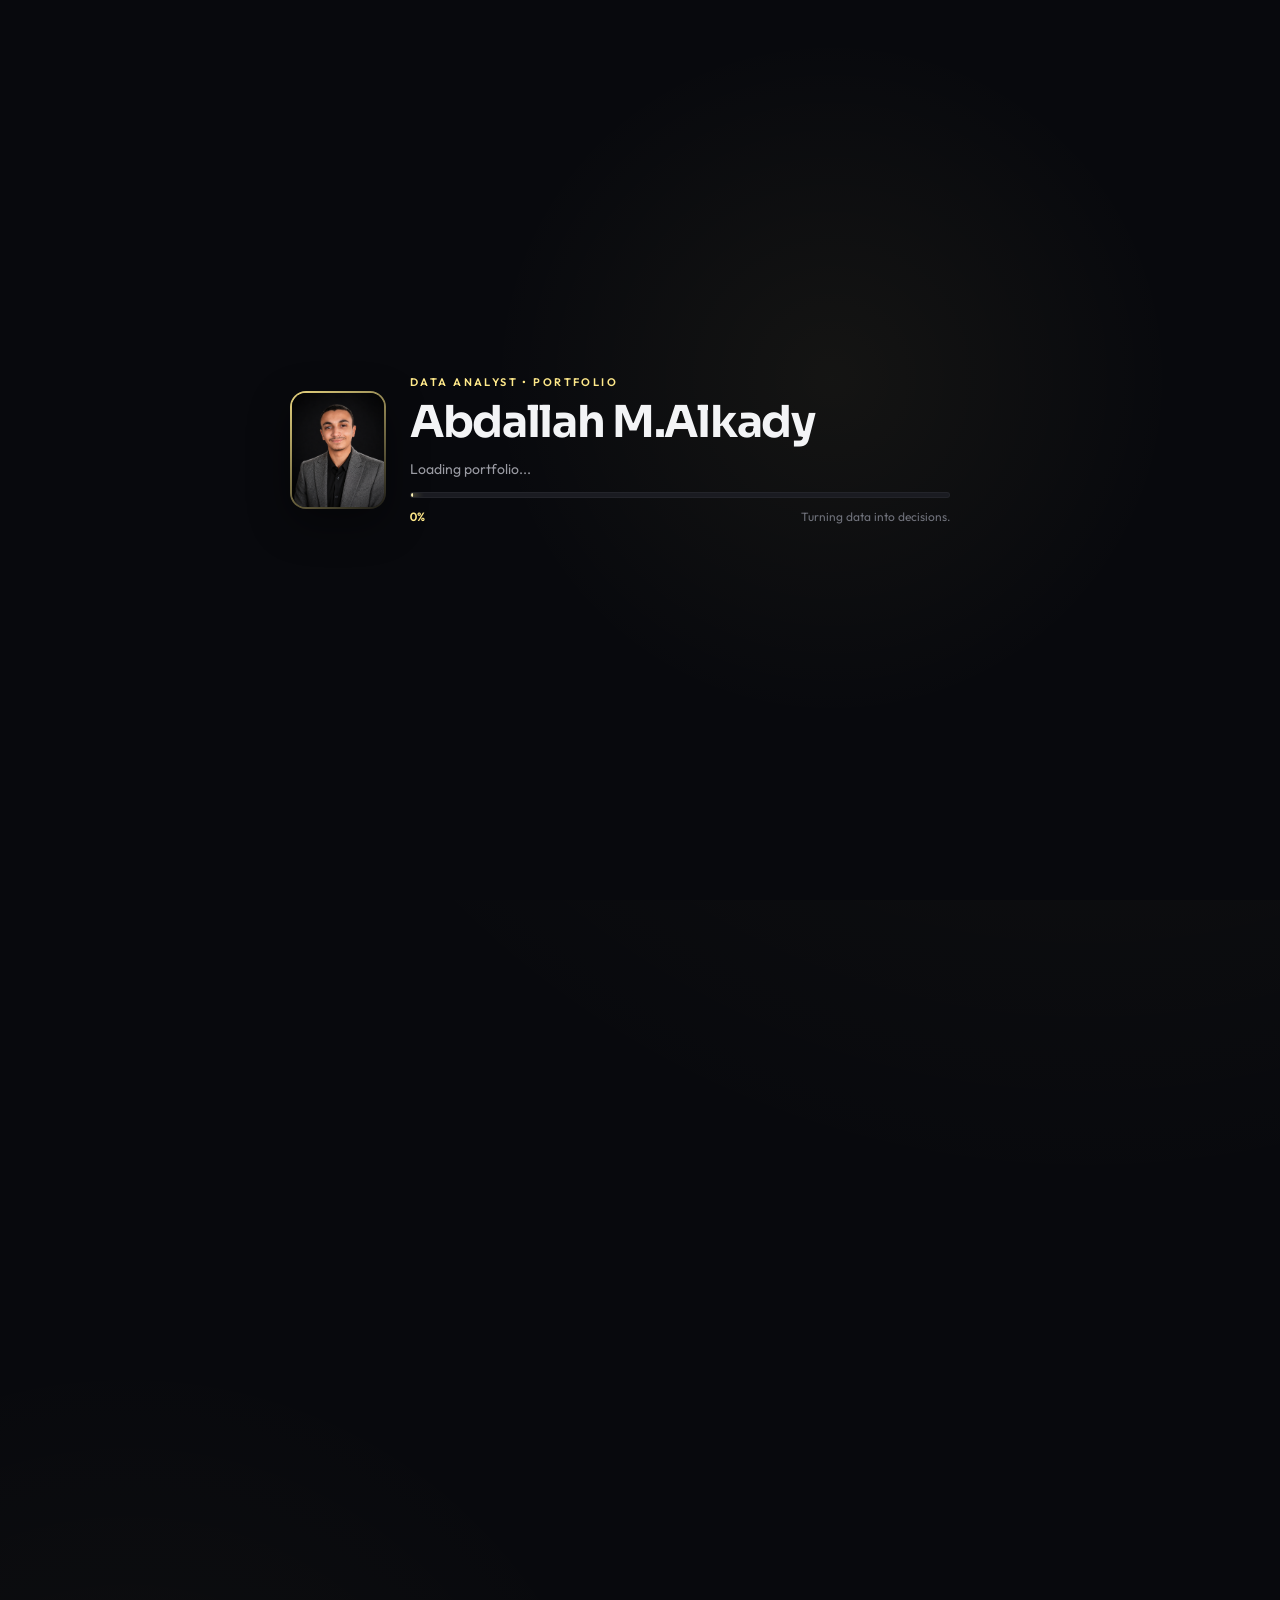
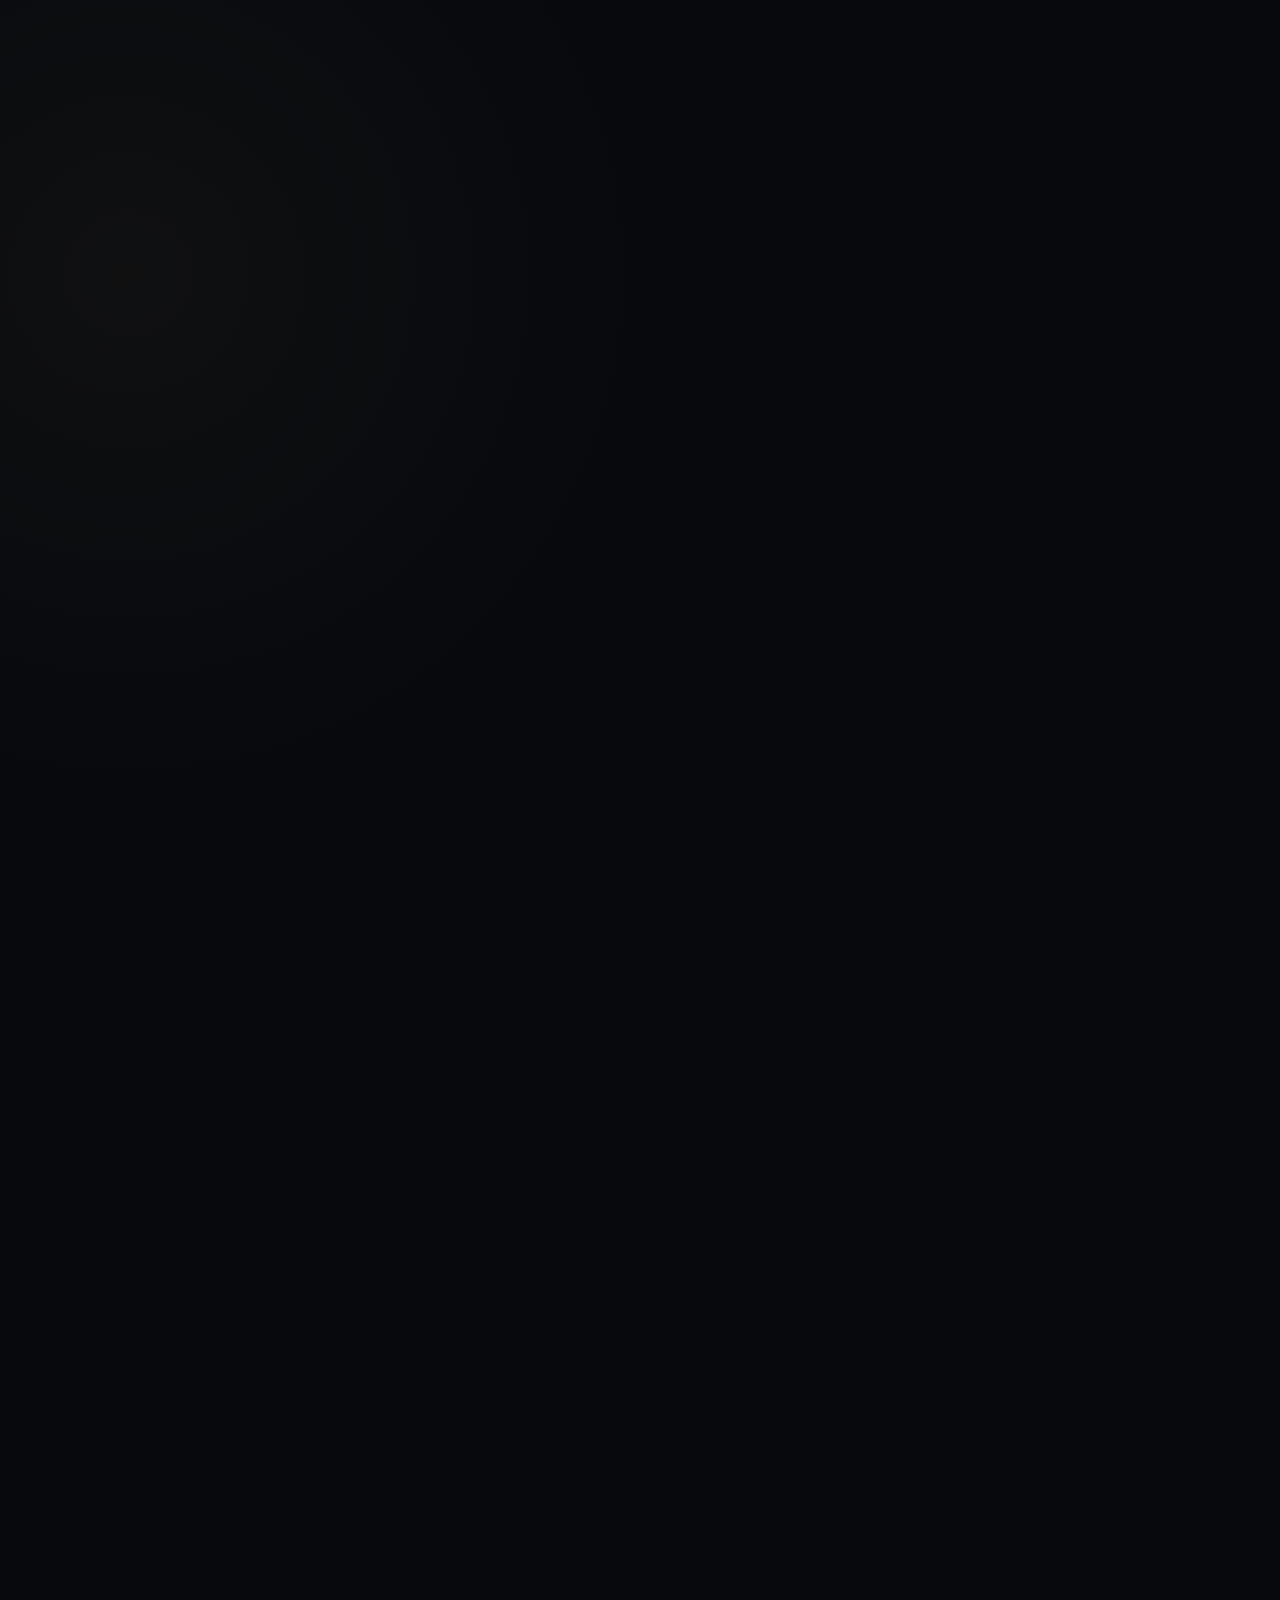
==== index.html @ 11d43859 "Add files via upload" ====
<!DOCTYPE html>
<html lang="en">

<head>
    <meta charset="UTF-8">
    <meta name="viewport" content="width=device-width, initial-scale=1.0">
    <title>Abdallah M.Alkady | Data Analyst</title>
    <meta name="description" content="Portfolio of Abdallah M.Alkady — Data Analyst specializing in Excel, Power BI, and turning data into decisions.">
    <link rel="preconnect" href="https://fonts.googleapis.com">
    <link rel="preconnect" href="https://fonts.gstatic.com" crossorigin>
    <link rel="preload" href="profile.png" as="image">
    <link href="https://fonts.googleapis.com/css2?family=Outfit:wght@400;500;600;700&family=Sora:wght@500;600;700&display=swap" rel="stylesheet">
    <link rel="stylesheet" href="style.css">
</head>

<body>

    <!-- =====================================================
         PORTFOLIO LOADER
    ====================================================== -->
    <div id="intro" aria-live="polite">
        <div class="portfolio-loader-shell">
            <div class="loader-photo-wrap">
                <img
                    src="profile.png"
                    alt="Abdallah M.Alkady"
                    class="loader-photo"
                    width="180"
                    height="180"
                    fetchpriority="high">
            </div>

            <div class="portfolio-loader">
                <div class="loader-label">DATA ANALYST • PORTFOLIO</div>
                <h1 class="loader-name">Abdallah M.Alkady</h1>
                <p class="loader-status" id="loaderStatus">Loading portfolio...</p>

                <div class="loader-progress-track">
                    <div class="loader-progress-bar" id="loaderProgressBar"></div>
                </div>

                <div class="loader-footer">
                    <span class="loader-percentage" id="loaderPercentage">0%</span>
                    <span class="loader-message">Turning data into decisions.</span>
                </div>
            </div>
        </div>
    </div>

    <!-- =====================================================
         MAIN WEBSITE
    ====================================================== -->
    <div id="website">

        <!-- NAVBAR -->
        <nav>
            <a href="#home" class="logo" aria-label="Home">
            </a>

            <button type="button" class="nav-toggle" id="navToggle" aria-label="Open menu" aria-expanded="false">
                <span></span>
                <span></span>
                <span></span>
            </button>

            <ul id="navMenu">
                <li>
                    <a href="#home">
                        <svg viewBox="0 0 24 24" aria-hidden="true"><path d="M4 10.5 12 4l8 6.5V20a1 1 0 0 1-1 1h-5v-6H10v6H5a1 1 0 0 1-1-1v-9.5Z"/></svg>
                        Home
                    </a>
                </li>
                <li>
                    <a href="#about">
                        <svg viewBox="0 0 24 24" aria-hidden="true"><path d="M12 12a4 4 0 1 0-4-4 4 4 0 0 0 4 4Zm0 2c-4.4 0-8 2.2-8 5v1h16v-1c0-2.8-3.6-5-8-5Z"/></svg>
                        About
                    </a>
                </li>
                <li>
                    <a href="#skills">
                        <svg viewBox="0 0 24 24" aria-hidden="true"><path d="M4 4h7v7H4V4Zm9 0h7v7h-7V4ZM4 13h7v7H4v-7Zm9 0h7v7h-7v-7Z"/></svg>
                        Skills
                    </a>
                </li>
                <li>
                    <a href="#projects">
                        <svg viewBox="0 0 24 24" aria-hidden="true"><path d="M3 7a2 2 0 0 1 2-2h5l2 2h7a2 2 0 0 1 2 2v9a2 2 0 0 1-2 2H5a2 2 0 0 1-2-2V7Z"/></svg>
                        Projects
                    </a>
                </li>
                <li>
                    <a href="#cv">
                        <svg viewBox="0 0 24 24" aria-hidden="true"><path d="M7 3h8l4 4v14a1 1 0 0 1-1 1H7a1 1 0 0 1-1-1V4a1 1 0 0 1 1-1Zm7 1.5V8h3.5L14 4.5ZM8 12h8v1.5H8V12Zm0 3.5h8V17H8v-1.5Zm0-7h4V10H8V8.5Z"/></svg>
                        CV
                    </a>
                </li>
                <li>
                    <a href="#contact">
                        <svg viewBox="0 0 24 24" aria-hidden="true"><path d="M22 6c0-1.1-.9-2-2-2H4c-1.1 0-2 .9-2 2v12c0 1.1.9 2 2 2h16c1.1 0 2-.9 2-2V6Zm-2 0-8 5-8-5h16Zm0 12H4V8l8 5 8-5v10Z"/></svg>
                        Contact
                    </a>
                </li>
            </ul>
        </nav>

        <!-- HOME -->
        <section id="home">
            <div class="hero">
                <div class="hero-copy">
                    <div class="hero-label">
                        <svg viewBox="0 0 24 24" aria-hidden="true"><path d="M4 19V5h2v12h14v2H4Zm4-3V9h2v7H8Zm4 0V6h2v10h-2Zm4 0v-4h2v4h-2Z"/></svg>
                        DATA ANALYST • PORTFOLIO
                    </div>

                    <div class="hero-name-row">
                        <img
                            src="profile.png"
                            alt="Abdallah M.Alkady"
                            class="hero-profile-photo"
                            width="520"
                            height="520">
                        <div>
                            <h1>I'm <span>Abdallah M.Alkady</span></h1>
                            <h2>Data Analyst</h2>
                        </div>
                    </div>

                    <p>
                        I transform raw data into meaningful insights
                        and build interactive dashboards that help
                        turn information into better decisions.
                    </p>

                    <div class="buttons">
                        <a href="#projects" class="btn primary">
                            <svg viewBox="0 0 24 24" aria-hidden="true"><path d="M4 6h16v2H4V6Zm0 5h16v2H4v-2Zm0 5h10v2H4v-2Z"/></svg>
                            View My Projects
                        </a>
                        <a href="#contact" class="btn">
                            <svg viewBox="0 0 24 24" aria-hidden="true"><path d="M2.01 21 23 12 2.01 3 2 10l15 2-15 2v7Z"/></svg>
                            Contact Me
                        </a>
                    </div>
                </div>
            </div>
        </section>

        <!-- ABOUT -->
        <section id="about">
            <h2 class="section-title">
                <span class="section-icon" aria-hidden="true">
                    <svg viewBox="0 0 24 24"><path d="M12 12a4 4 0 1 0-4-4 4 4 0 0 0 4 4Zm0 2c-4.4 0-8 2.2-8 5v1h16v-1c0-2.8-3.6-5-8-5Z"/></svg>
                </span>
                About <span>Me</span>
            </h2>

            <div class="about-container">
                <div>
                    <p class="about-text">
                        Hello! I'm <strong>Abdallah M.Alkady</strong>.
                        <br><br>
                        Computer Science & AI student at Menoufia University,
                        passionate about Data Analysis and turning raw data
                        into insights that support real decision-making.
                        <br><br>
                        Currently pursuing a Data Analysis diploma with Eraasoft,
                        and have completed the first phase. Continuously building
                        my skills in Excel and Power BI to strengthen my analytical
                        foundation.
                        <br><br>
                        Always open to connecting with professionals in the data
                        field, learning from their experience, and exploring
                        opportunities to grow.
                    </p>
                </div>

                <div class="info-box">
                    <div class="info">
                        <div class="info-icon" aria-hidden="true">
                            <svg viewBox="0 0 24 24"><path d="M4 19V5h16v14H4Zm2-2h12V9H6v8Zm2-6h3v4H8v-4Zm5 0h3v2h-3v-2Z"/></svg>
                        </div>
                        <h3>Education</h3>
                        <p>
                            Faculty of Computers and Artificial Intelligence - MNU
                            <br>
                            Data Analysis Diploma - Eraasoft
                        </p>
                    </div>

                    <div class="info">
                        <div class="info-icon" aria-hidden="true">
                            <svg viewBox="0 0 24 24"><path d="M12 2.5 20 7v4.5c0 5.2-3.4 9.9-8 11-4.6-1.1-8-5.8-8-11V7l8-4.5ZM12 5.1 6 8.3v3.2c0 3.9 2.5 7.5 6 8.6 3.5-1.1 6-4.7 6-8.6V8.3l-6-3.2Z"/></svg>
                        </div>
                        <h3>Location</h3>
                        <p>Egypt</p>
                    </div>

                    <div class="info">
                        <div class="info-icon" aria-hidden="true">
                            <svg viewBox="0 0 24 24"><path d="M4 19V5h2v12h14v2H4Zm4-3V9h2v7H8Zm4 0V6h2v10h-2Zm4 0v-4h2v4h-2Z"/></svg>
                        </div>
                        <h3>Field</h3>
                        <p>Data Analysis</p>
                    </div>

                    <div class="info">
                        <div class="info-icon" aria-hidden="true">
                            <svg viewBox="0 0 24 24"><path d="M12 2a7 7 0 0 1 7 7c0 3.2-2.1 5.9-5 6.7V18h-4v-2.3c-2.9-.8-5-3.5-5-6.7a7 7 0 0 1 7-7Zm-2 18h4v2h-4v-2Z"/></svg>
                        </div>
                        <h3>Availability</h3>
                        <p>Open to Internships & Opportunities</p>
                    </div>
                </div>
            </div>
        </section>

        <!-- SKILLS -->
        <section id="skills">
            <h2 class="section-title">
                <span class="section-icon" aria-hidden="true">
                    <svg viewBox="0 0 24 24"><path d="M4 4h7v7H4V4Zm9 0h7v7h-7V4ZM4 13h7v7H4v-7Zm9 0h7v7h-7v-7Z"/></svg>
                </span>
                My <span>Skills</span>
            </h2>

            <div class="skills">
                <div class="skill">
                    <div class="skill-icon" aria-hidden="true">
                        <svg viewBox="0 0 24 24"><path d="M4 3h16a1 1 0 0 1 1 1v16a1 1 0 0 1-1 1H4a1 1 0 0 1-1-1V4a1 1 0 0 1 1-1Zm1 5h14v11H5V8Zm2 2v2h2v-2H7Zm4 0v2h2v-2h-2Zm4 0v2h2v-2h-2ZM7 14v2h2v-2H7Zm4 0v2h2v-2h-2Zm4 0v2h2v-2h-2Z"/></svg>
                    </div>
                    <h3>Excel</h3>
                    <p>Data Analysis & Reporting</p>
                </div>

                <div class="skill">
                    <div class="skill-icon" aria-hidden="true">
                        <svg viewBox="0 0 24 24"><path d="M4 19V5h2v12h14v2H4Zm3.5-3 3.2-4.2 2.6 2.1L17 8.5l1.5 1.2-5.4 6.8-2.7-2.2L7.5 16Z"/></svg>
                    </div>
                    <h3>Power BI</h3>
                    <p>Dashboards & Visualization</p>
                </div>

                <div class="skill">
                    <div class="skill-icon" aria-hidden="true">
                        <svg viewBox="0 0 24 24"><path d="M5 4h14v4H5V4Zm0 6h6v10H5V10Zm8 0h6v4h-6v-4Zm0 6h6v4h-6v-4Z"/></svg>
                    </div>
                    <h3>Data Visualization</h3>
                    <p>Charts, KPIs & Storytelling</p>
                </div>

                <div class="skill">
                    <div class="skill-icon" aria-hidden="true">
                        <svg viewBox="0 0 24 24"><path d="M9 3h6v2H9V3Zm1 4h4l1 3h3v2h-1.1l-1.3 7H6.4L5.1 12H4V10h3l1-3Zm.9 5-.7 4h4.6l-.7-4H10.9Z"/></svg>
                    </div>
                    <h3>Analytical Thinking</h3>
                    <p>Insights & Decision Support</p>
                </div>
            </div>
        </section>

        <!-- PROJECTS -->
        <section id="projects">
            <h2 class="section-title">
                <span class="section-icon" aria-hidden="true">
                    <svg viewBox="0 0 24 24"><path d="M3 7a2 2 0 0 1 2-2h5l2 2h7a2 2 0 0 1 2 2v9a2 2 0 0 1-2 2H5a2 2 0 0 1-2-2V7Z"/></svg>
                </span>
                My <span>Projects</span>
            </h2>

            <div class="projects">
                <div class="project">
                    <div class="project-image">
                        <svg viewBox="0 0 24 24" aria-hidden="true"><path d="M4 3h16a1 1 0 0 1 1 1v16a1 1 0 0 1-1 1H4a1 1 0 0 1-1-1V4a1 1 0 0 1 1-1Zm2 4v2h4V7H6Zm6 0v2h6V7h-6ZM6 11v2h3v-2H6Zm5 0v2h7v-2h-7ZM6 15v2h5v-2H6Zm7 0v2h5v-2h-5Z"/></svg>
                    </div>
                    <div class="project-content">
                        <h3>Dynamic Sales Report Dashboard in Excel</h3>
                        <p>
                            Interactive Excel sales dashboard with
                            dynamic date filtering, live KPIs,
                            marketing channel analysis and salesman
                            performance reporting.
                        </p>
                        <div class="tags">
                            <span class="tag">Excel</span>
                            <span class="tag">Data Visualization</span>
                        </div>
                        <button type="button" class="project-link" data-project="financial">
                            View Project
                            <svg viewBox="0 0 24 24" aria-hidden="true"><path d="M5 11h11.2l-3.6-3.6L14 6l6 6-6 6-1.4-1.4 3.6-3.6H5v-2Z"/></svg>
                        </button>
                    </div>
                </div>

                <div class="project">
                    <div class="project-image">
                        <svg viewBox="0 0 24 24" aria-hidden="true"><path d="M4 19V5h2v12h14v2H4Zm3.5-3 3.2-4.2 2.6 2.1L17 8.5l1.5 1.2-5.4 6.8-2.7-2.2L7.5 16Z"/></svg>
                    </div>
                    <div class="project-content">
                        <h3>Dynamic Sales Performance Dashboard</h3>
                        <p>
                            Interactive sales performance dashboard
                            designed to track KPIs, analyze sales trends
                            and compare business performance dynamically.
                        </p>
                        <div class="tags">
                            <span class="tag">Excel</span>
                            <span class="tag">Data Visualization</span>
                        </div>
                        <button type="button" class="project-link" data-project="sales">
                            View Project
                            <svg viewBox="0 0 24 24" aria-hidden="true"><path d="M5 11h11.2l-3.6-3.6L14 6l6 6-6 6-1.4-1.4 3.6-3.6H5v-2Z"/></svg>
                        </button>
                    </div>
                </div>

                <div class="project">
                    <div class="project-image">
                        <svg viewBox="0 0 24 24" aria-hidden="true"><path d="M5 4h14v4H5V4Zm0 6h6v10H5V10Zm8 0h6v4h-6v-4Zm0 6h6v4h-6v-4Z"/></svg>
                    </div>
                    <div class="project-content">
                        <h3>Financial Performance Dashboard</h3>
                        <p>
                            Interactive financial dashboard designed to
                            visualize KPIs, revenue, expenses, profit trends
                            and departmental performance.
                        </p>
                        <div class="tags">
                            <span class="tag">Excel Dashboards</span>
                            <span class="tag">KPI Dashboards</span>
                            <span class="tag">Microsoft Excel</span>
                        </div>
                        <button type="button" class="project-link" data-project="analysis">
                            View Project
                            <svg viewBox="0 0 24 24" aria-hidden="true"><path d="M5 11h11.2l-3.6-3.6L14 6l6 6-6 6-1.4-1.4 3.6-3.6H5v-2Z"/></svg>
                        </button>
                    </div>
                </div>
            </div>
        </section>

        <!-- CV -->
        <section id="cv">
            <h2 class="section-title">
                <span class="section-icon" aria-hidden="true">
                    <svg viewBox="0 0 24 24"><path d="M7 3h8l4 4v14a1 1 0 0 1-1 1H7a1 1 0 0 1-1-1V4a1 1 0 0 1 1-1Zm7 1.5V8h3.5L14 4.5ZM8 12h8v1.5H8V12Zm0 3.5h8V17H8v-1.5Zm0-7h4V10H8V8.5Z"/></svg>
                </span>
                My <span>CV</span>
            </h2>

            <div class="cv-box">
                <div class="cv-icon" aria-hidden="true">
                    <svg viewBox="0 0 24 24"><path d="M7 3h8l4 4v14a1 1 0 0 1-1 1H7a1 1 0 0 1-1-1V4a1 1 0 0 1 1-1Zm7 1.5V8h3.5L14 4.5ZM8 12h8v1.5H8V12Zm0 3.5h8V17H8v-1.5Z"/></svg>
                </div>
                <h2>Interested in my background?</h2>
                <p>
                    You can view my CV to learn more about
                    my education, skills, projects and
                    experience.
                </p>
                <div class="cv-buttons">
                    <a href="my%20cv/Abdallah_M_Alkkady_CV.pdf" target="_blank" class="btn primary">
                        <svg viewBox="0 0 24 24" aria-hidden="true"><path d="M12 5v10.2l3.6-3.6L17 13l-5 5-5-5 1.4-1.4 3.6 3.6V5h2ZM5 19h14v2H5v-2Z"/></svg>
                        View My CV
                    </a>
                    <a href="my%20cv/Abdallah_M_Alkkady_CV.pdf" download class="btn">
                        <svg viewBox="0 0 24 24" aria-hidden="true"><path d="M12 3v10.2l3.6-3.6L17 11l-5 5-5-5 1.4-1.4L11 13.2V3h1Zm-7 14h14v2H5v-2Z"/></svg>
                        Download CV
                    </a>
                </div>
            </div>
        </section>

        <!-- CONTACT -->
        <section id="contact">
            <h2 class="section-title">
                <span class="section-icon" aria-hidden="true">
                    <svg viewBox="0 0 24 24"><path d="M22 6c0-1.1-.9-2-2-2H4c-1.1 0-2 .9-2 2v12c0 1.1.9 2 2 2h16c1.1 0 2-.9 2-2V6Zm-2 0-8 5-8-5h16Zm0 12H4V8l8 5 8-5v10Z"/></svg>
                </span>
                Let's <span>Connect</span>
            </h2>

            <div class="contact-container">
                <div class="contact-info">
                    <h2>Let's work together.</h2>
                    <p>
                        Have a project, opportunity or
                        simply want to connect?
                        Feel free to reach out.
                    </p>

                    <div class="social-links">
                        <a href="mailto:abd987yu@gmail.com">
                            <svg viewBox="0 0 24 24" aria-hidden="true"><path d="M22 6c0-1.1-.9-2-2-2H4c-1.1 0-2 .9-2 2v12c0 1.1.9 2 2 2h16c1.1 0 2-.9 2-2V6Zm-2 0-8 5-8-5h16Zm0 12H4V8l8 5 8-5v10Z"/></svg>
                            Email
                        </a>
                        <a href="https://www.linkedin.com/in/abdallah15m/" target="_blank" rel="noopener noreferrer">
                            <svg viewBox="0 0 24 24" aria-hidden="true"><path d="M6.5 9H4V20h2.5V9ZM5.25 4A1.75 1.75 0 1 0 5.26 7.5 1.75 1.75 0 0 0 5.25 4ZM20 20h-2.5v-5.6c0-1.8-.7-2.7-2-2.7-1.1 0-1.7.7-2 1.4V20H11V9h2.4v1.5c.5-.9 1.6-1.8 3.4-1.8 2.4 0 3.2 1.6 3.2 4.4V20Z"/></svg>
                            LinkedIn
                        </a>
                        <a href="https://github.com/Abdallah15M" target="_blank" rel="noopener noreferrer">
                            <svg viewBox="0 0 24 24" aria-hidden="true"><path d="M12 2a10 10 0 0 0-3.2 19.5c.5.1.7-.2.7-.5v-1.7c-2.8.6-3.4-1.2-3.4-1.2-.4-1.1-1-1.4-1-1.4-.9-.6.1-.6.1-.6 1 .1 1.5 1 1.5 1 .9 1.5 2.3 1.1 2.9.8.1-.6.3-1.1.6-1.3-2.2-.3-4.5-1.1-4.5-5a3.9 3.9 0 0 1 1-2.7 3.6 3.6 0 0 1 .1-2.7s.8-.3 2.8 1a9.5 9.5 0 0 1 5 0c2-1.3 2.8-1 2.8-1a3.6 3.6 0 0 1 .1 2.7 3.9 3.9 0 0 1 1 2.7c0 3.9-2.3 4.7-4.5 5 .4.3.7.9.7 1.9v2.8c0 .3.2.6.7.5A10 10 0 0 0 12 2Z"/></svg>
                            GitHub
                        </a>
                    </div>
                </div>

                <form class="contact-form" id="contactForm">
                    <label class="field">
                        <span class="field-icon" aria-hidden="true">
                            <svg viewBox="0 0 24 24"><path d="M12 12a4 4 0 1 0-4-4 4 4 0 0 0 4 4Zm0 2c-4.4 0-8 2.2-8 5v1h16v-1c0-2.8-3.6-5-8-5Z"/></svg>
                        </span>
                        <input type="text" id="name" name="name" placeholder="Your Name" required>
                    </label>

                    <label class="field">
                        <span class="field-icon" aria-hidden="true">
                            <svg viewBox="0 0 24 24"><path d="M22 6c0-1.1-.9-2-2-2H4c-1.1 0-2 .9-2 2v12c0 1.1.9 2 2 2h16c1.1 0 2-.9 2-2V6Zm-2 0-8 5-8-5h16Zm0 12H4V8l8 5 8-5v10Z"/></svg>
                        </span>
                        <input type="email" id="email" name="email" placeholder="Your Email" required>
                    </label>

                    <label class="field field-textarea">
                        <span class="field-icon" aria-hidden="true">
                            <svg viewBox="0 0 24 24"><path d="M4 5h16v14H4V5Zm2 2v2h12V7H6Zm0 4v2h8v-2H6Zm0 4v2h10v-2H6Z"/></svg>
                        </span>
                        <textarea id="message" name="message" placeholder="Your Message" required></textarea>
                    </label>

                    <button type="submit" class="btn primary" id="sendBtn">
                        <svg viewBox="0 0 24 24" aria-hidden="true"><path d="M3.4 11.2 20 4l-5.3 16.6-3.4-5.8-5.8-3.6Zm4.3 2.3 2.7 1.7 1.6 2.7L17.2 8.4 7.7 13.5Z"/></svg>
                        Send Message
                    </button>
                </form>
            </div>
        </section>

        <footer>
            © 2026 Abdallah M.Alkady. All Rights Reserved.
        </footer>
    </div>

    <!-- =====================================================
         PROJECT DETAILS PAGE
    ====================================================== -->
    <div id="projectDetailsPage" aria-hidden="true">
        <div class="project-details-topbar">
            <button type="button" id="backToProjects" class="back-project-btn">
                <svg viewBox="0 0 24 24" aria-hidden="true"><path d="M14.5 6 8.5 12l6 6 1.4-1.4L11.3 12l4.6-4.6L14.5 6Z"/></svg>
                Back to Projects
            </button>
            <div class="project-details-brand">
                <svg viewBox="0 0 24 24" aria-hidden="true"><path d="M4 19V5h2v12h14v2H4Zm4-3V9h2v7H8Zm4 0V6h2v10h-2Zm4 0v-4h2v4h-2Z"/></svg>
                ABDALLAH M.ALKADY • CASE STUDY
            </div>
        </div>

        <main class="project-details-container">
            <div class="project-details-intro">
                <div class="project-details-label">
                    <svg viewBox="0 0 24 24" aria-hidden="true"><path d="M3 7a2 2 0 0 1 2-2h5l2 2h7a2 2 0 0 1 2 2v9a2 2 0 0 1-2 2H5a2 2 0 0 1-2-2V7Z"/></svg>
                    DATA ANALYSIS PROJECT
                </div>
                <h1 id="projectDetailsTitle">Project Title</h1>
                <p id="projectDetailsSubtitle">Project Description</p>
                <div class="project-details-tags" id="projectDetailsTags"></div>
                <div class="project-meta" id="projectDetailsMeta"></div>
            </div>

            <section class="project-screenshots">
                <div class="project-screenshots-heading">
                    <div>
                        <span>
                            <svg viewBox="0 0 24 24" aria-hidden="true"><path d="M4 5h16a1 1 0 0 1 1 1v12a1 1 0 0 1-1 1H4a1 1 0 0 1-1-1V6a1 1 0 0 1 1-1Zm1 2v8.2l3.2-3.2 2.3 2.3 3.4-3.4L19 15.5V7H5Zm2.5 2.2A1.3 1.3 0 1 0 7.5 7a1.3 1.3 0 0 0 0 2.2Z"/></svg>
                            VISUAL OVERVIEW
                        </span>
                        <h2>Project Screenshots</h2>
                    </div>
                    <p>Click any screenshot to expand and zoom.</p>
                </div>
                <div class="project-screenshots-grid" id="projectScreenshotsGrid"></div>
            </section>

            <div class="project-information-grid">
                <div class="project-info-card">
                    <div class="project-info-number">01</div>
                    <h2>
                        <svg viewBox="0 0 24 24" aria-hidden="true"><path d="M12 3a9 9 0 1 0 9 9A9 9 0 0 0 12 3Zm0 4a1.2 1.2 0 1 1-1.2 1.2A1.2 1.2 0 0 1 12 7Zm-1.5 4h3v7h-3v-7Z"/></svg>
                        About This Project
                    </h2>
                    <p id="projectDetailsDescription"></p>
                </div>

                <div class="project-info-card">
                    <div class="project-info-number">02</div>
                    <h2>
                        <svg viewBox="0 0 24 24" aria-hidden="true"><path d="M4 4h7v7H4V4Zm9 0h7v7h-7V4ZM4 13h7v7H4v-7Zm9 3h7v4h-7v-4Z"/></svg>
                        Tools Used
                    </h2>
                    <div class="project-tools-list" id="projectDetailsTools"></div>
                </div>
            </div>

            <div class="project-info-card project-full-card">
                <div class="project-info-number">03</div>
                <h2>
                    <svg viewBox="0 0 24 24" aria-hidden="true"><path d="M5 4h14v4H5V4Zm0 6h6v10H5V10Zm8 0h6v4h-6v-4Zm0 6h6v4h-6v-4Z"/></svg>
                    Key Components
                </h2>
                <div class="project-highlights" id="projectDetailsHighlights"></div>
            </div>

            <div class="project-info-card project-full-card">
                <div class="project-info-number">04</div>
                <h2>
                    <svg viewBox="0 0 24 24" aria-hidden="true"><path d="M9 3h6v2H9V3Zm1 4h4l1 3h3v2h-1.1l-1.3 7H6.4L5.1 12H4V10h3l1-3Zm.9 5-.7 4h4.6l-.7-4H10.9Z"/></svg>
                    What I Worked On
                </h2>
                <div class="project-points" id="projectDetailsWork"></div>
            </div>

            <div class="project-info-card project-full-card">
                <div class="project-info-number">05</div>
                <h2>
                    <svg viewBox="0 0 24 24" aria-hidden="true"><path d="M4 19V5h2v12h14v2H4Zm4-3V9h2v7H8Zm4 0V6h2v10h-2Zm4 0v-4h2v4h-2Z"/></svg>
                    Project Focus
                </h2>
                <div class="project-points" id="projectDetailsInsights"></div>
            </div>

            <div class="project-bottom-navigation">
                <button type="button" class="btn" id="backToProjectsBottom">
                    <svg viewBox="0 0 24 24" aria-hidden="true"><path d="M14.5 6 8.5 12l6 6 1.4-1.4L11.3 12l4.6-4.6L14.5 6Z"/></svg>
                    Back to Projects
                </button>
                <button type="button" class="btn primary" id="nextProjectBtn">
                    Next Project
                    <svg viewBox="0 0 24 24" aria-hidden="true"><path d="M9.5 6 15.5 12l-6 6-1.4-1.4 4.6-4.6-4.6-4.6L9.5 6Z"/></svg>
                </button>
            </div>
        </main>
    </div>

    <!-- =====================================================
         PROJECT LIGHTBOX
    ====================================================== -->
    <div id="projectLightbox">
        <button type="button" id="closeProjectLightbox" class="project-lightbox-close" aria-label="Close image">×</button>

        <div class="project-lightbox-controls">
            <button type="button" id="zoomOutBtn" aria-label="Zoom out">−</button>
            <button type="button" id="zoomResetBtn" aria-label="Reset zoom">
                <span id="zoomPercentage">100%</span>
            </button>
            <button type="button" id="zoomInBtn" aria-label="Zoom in">+</button>
        </div>

        <div class="project-lightbox-stage" id="projectLightboxStage">
            <img id="projectLightboxImage" src="" alt="Project Screenshot" draggable="false">
        </div>
    </div>

    <script type="text/javascript" src="https://cdn.jsdelivr.net/npm/@emailjs/browser@4/dist/email.min.js"></script>
    <script src="script.js"></script>
</body>

</html>
---- style.css ----
/* =====================================================
   RESET & TOKENS
===================================================== */

:root {
    --bg: #08090d;
    --bg-elevated: #101116;
    --bg-soft: #16171e;
    --line: #26272f;
    --text: #f3f4f6;
    --muted: #9a9ba3;
    --dim: #6f717a;
    --gold: #ffe98a;
    --gold-soft: rgba(255, 233, 138, 0.14);
    --shadow: 0 14px 36px rgba(0, 0, 0, 0.28);
    --radius: 14px;
    --nav-h: 64px;
    --font-display: "Sora", sans-serif;
    --font-body: "Outfit", sans-serif;
}

* {
    margin: 0;
    padding: 0;
    box-sizing: border-box;
}

html {
    scroll-behavior: smooth;
}

body {
    background:
        radial-gradient(circle at 85% 8%, rgba(255, 233, 138, 0.05), transparent 28%),
        radial-gradient(circle at 10% 55%, rgba(255, 233, 138, 0.03), transparent 24%),
        var(--bg);
    color: var(--text);
    font-family: var(--font-body);
    overflow-x: hidden;
    line-height: 1.5;
}

body:not(.site-open) {
    overflow: hidden;
}

img {
    max-width: 100%;
    display: block;
}

a {
    color: inherit;
}

svg {
    width: 1em;
    height: 1em;
    fill: currentColor;
    flex-shrink: 0;
}



/* =====================================================
   PORTFOLIO LOADER
===================================================== */

#intro {
    position: fixed;
    inset: 0;
    display: flex;
    align-items: center;
    justify-content: center;
    padding: 24px;
    background:
        radial-gradient(circle at 65% 42%, rgba(255, 233, 138, 0.05), transparent 35%),
        var(--bg);
    z-index: 99999;
    opacity: 1;
    visibility: visible;
    transition: opacity 0.4s ease, visibility 0.4s ease;
}

.portfolio-loader-shell {
    width: min(700px, 100%);
    display: flex;
    align-items: center;
    gap: 24px;
}

.loader-photo-wrap {
    width: 96px;
    height: 118px;
    flex-shrink: 0;
    padding: 2px;
    border-radius: 16px;
    background: linear-gradient(145deg, rgba(255, 233, 138, 0.9), rgba(255, 233, 138, 0.08));
    box-shadow: 0 14px 40px rgba(0, 0, 0, 0.4);
}

.loader-photo {
    width: 100%;
    height: 100%;
    object-fit: cover;
    object-position: center top;
    border-radius: 14px;
    background: var(--bg-elevated);
}

.portfolio-loader {
    width: 100%;
    max-width: 540px;
}

.loader-label {
    margin-bottom: 8px;
    color: var(--gold);
    font-size: 11px;
    font-weight: 600;
    letter-spacing: 0.22em;
}

.loader-name {
    font-family: var(--font-display);
    font-size: clamp(30px, 4.5vw, 44px);
    line-height: 1.05;
    letter-spacing: -0.03em;
}

.loader-status {
    min-height: 20px;
    margin: 14px 0 12px;
    color: var(--muted);
    font-size: 14px;
    transition: opacity 0.12s ease, transform 0.12s ease;
}

.loader-status.changing {
    opacity: 0;
    transform: translateY(3px);
}

.loader-progress-track {
    width: 100%;
    height: 6px;
    overflow: hidden;
    border-radius: 999px;
    background: #1a1b21;
    border: 1px solid rgba(255, 255, 255, 0.04);
}

.loader-progress-bar {
    width: 0%;
    height: 100%;
    position: relative;
    border-radius: inherit;
    background: linear-gradient(90deg, #ffe98a, #ffda62);
    box-shadow: 0 0 16px rgba(255, 233, 138, 0.28);
    transition: width 0.05s linear;
}

.loader-progress-bar::after {
    content: "";
    position: absolute;
    right: 0;
    top: 50%;
    width: 7px;
    height: 7px;
    border-radius: 50%;
    background: #fff5b7;
    transform: translate(30%, -50%);
    box-shadow: 0 0 12px #ffe98a;
}

.loader-footer {
    margin-top: 10px;
    display: flex;
    align-items: center;
    justify-content: space-between;
    gap: 16px;
    font-size: 12px;
    color: var(--dim);
}

.loader-percentage {
    min-width: 38px;
    color: var(--gold);
    font-weight: 600;
    font-variant-numeric: tabular-nums;
}

.loader-message {
    text-align: right;
}

body.loader-complete #intro,
body.site-open #intro {
    opacity: 0;
    visibility: hidden;
    pointer-events: none;
    z-index: -1;
}

#website {
    position: relative;
    z-index: 10;
    opacity: 0;
    pointer-events: none;
    transition: opacity 0.45s ease;
}

body.site-open #website {
    opacity: 1;
    pointer-events: auto;
}

@media (max-width: 700px) {
    .portfolio-loader-shell {
        gap: 16px;
    }

    .loader-photo-wrap {
        width: 72px;
        height: 90px;
    }
}

@media (max-width: 480px) {
    .portfolio-loader-shell {
        flex-direction: column;
        align-items: flex-start;
    }

    .loader-footer {
        flex-direction: column;
        align-items: flex-start;
        gap: 4px;
    }

    .loader-message {
        text-align: left;
    }
}



/* =====================================================
   NAVBAR
===================================================== */

nav {
    position: fixed;
    top: 0;
    left: 0;
    width: 100%;
    min-height: var(--nav-h);
    padding: 0 5%;
    display: flex;
    justify-content: space-between;
    align-items: center;
    gap: 20px;
    background: rgba(8, 9, 13, 0.82);
    backdrop-filter: blur(16px);
    border-bottom: 1px solid rgba(255, 255, 255, 0.05);
    z-index: 1000;
}

.logo {
    font-family: var(--font-display);
    font-size: 1.25rem;
    font-weight: 700;
    text-decoration: none;
    letter-spacing: -0.03em;
}

.logo span {
    color: var(--gold);
}

nav ul {
    list-style: none;
    display: flex;
    align-items: center;
    gap: 6px;
}

nav a {
    display: inline-flex;
    align-items: center;
    gap: 7px;
    padding: 8px 12px;
    color: var(--muted);
    text-decoration: none;
    font-size: 0.92rem;
    border-radius: 999px;
    transition: 0.25s ease;
}

nav a svg {
    width: 15px;
    height: 15px;
    opacity: 0.85;
}

nav ul a:hover,
nav ul a.active {
    color: var(--gold);
    background: var(--gold-soft);
}

.nav-toggle {
    display: none;
    width: 42px;
    height: 42px;
    border: 1px solid var(--line);
    border-radius: 10px;
    background: var(--bg-elevated);
    cursor: pointer;
    flex-direction: column;
    align-items: center;
    justify-content: center;
    gap: 5px;
}

.nav-toggle span {
    width: 16px;
    height: 2px;
    background: var(--text);
    border-radius: 2px;
    transition: 0.25s ease;
}

body.nav-open .nav-toggle span:nth-child(1) {
    transform: translateY(7px) rotate(45deg);
}

body.nav-open .nav-toggle span:nth-child(2) {
    opacity: 0;
}

body.nav-open .nav-toggle span:nth-child(3) {
    transform: translateY(-7px) rotate(-45deg);
}



/* =====================================================
   SECTIONS — denser, not full-viewport
===================================================== */

section {
    min-height: auto;
    padding: 72px 5% 56px;
    display: block;
}

#home {
    min-height: calc(100vh - var(--nav-h));
    min-height: calc(100svh - var(--nav-h));
    padding-top: calc(var(--nav-h) + 40px);
    display: flex;
    align-items: center;
}

.section-title {
    font-family: var(--font-display);
    font-size: clamp(1.7rem, 3vw, 2.25rem);
    margin-bottom: 28px;
    display: flex;
    align-items: center;
    gap: 12px;
    letter-spacing: -0.03em;
}

.section-title span:not(.section-icon) {
    color: var(--gold);
}

.section-icon {
    width: 38px;
    height: 38px;
    display: inline-flex;
    align-items: center;
    justify-content: center;
    border-radius: 10px;
    background: var(--gold-soft);
    color: var(--gold);
    border: 1px solid rgba(255, 233, 138, 0.18);
}

.section-icon svg {
    width: 18px;
    height: 18px;
}



/* =====================================================
   HOME
===================================================== */

.hero {
    width: min(920px, 100%);
}

.hero-label {
    display: inline-flex;
    align-items: center;
    gap: 8px;
    color: var(--gold);
    font-size: 12px;
    font-weight: 600;
    letter-spacing: 0.18em;
    margin-bottom: 18px;
}

.hero-label svg {
    width: 16px;
    height: 16px;
}

.hero-name-row {
    display: flex;
    align-items: center;
    gap: 20px;
    margin-bottom: 14px;
}

.hero-profile-photo {
    width: 88px;
    height: 108px;
    object-fit: cover;
    object-position: center top;
    flex-shrink: 0;
    border-radius: 14px;
    border: 1px solid rgba(255, 233, 138, 0.35);
    box-shadow: var(--shadow);
}

.hero h1 {
    font-family: var(--font-display);
    font-size: clamp(2.1rem, 5vw, 3.4rem);
    line-height: 1.08;
    letter-spacing: -0.04em;
    margin-bottom: 8px;
}

.hero h1 span {
    color: var(--gold);
}

.hero h2 {
    color: var(--muted);
    font-size: clamp(1.05rem, 2vw, 1.35rem);
    font-weight: 500;
}

.hero p {
    max-width: 620px;
    color: var(--muted);
    line-height: 1.7;
    font-size: 1.02rem;
    margin-top: 16px;
}

.buttons {
    margin-top: 24px;
    display: flex;
    gap: 12px;
    flex-wrap: wrap;
}

.btn {
    padding: 12px 18px;
    border-radius: 999px;
    text-decoration: none;
    border: 1px solid var(--gold);
    color: var(--gold);
    background: transparent;
    transition: 0.25s ease;
    display: inline-flex;
    align-items: center;
    gap: 8px;
    font-family: inherit;
    font-size: 0.95rem;
    cursor: pointer;
}

.btn svg {
    width: 16px;
    height: 16px;
}

.btn.primary {
    background: var(--gold);
    color: #151515;
}

.btn:hover {
    transform: translateY(-2px);
    box-shadow: 0 0 18px rgba(255, 230, 120, 0.22);
}



/* =====================================================
   ABOUT
===================================================== */

.about-container {
    display: grid;
    grid-template-columns: 1.15fr 1fr;
    gap: 28px;
    align-items: start;
}

.about-text {
    color: var(--muted);
    line-height: 1.75;
    font-size: 1rem;
}

.about-text strong {
    color: var(--text);
}

.info-box {
    display: grid;
    grid-template-columns: 1fr 1fr;
    gap: 12px;
}

.info {
    padding: 18px;
    border: 1px solid var(--line);
    border-radius: var(--radius);
    background: var(--bg-elevated);
    transition: 0.25s ease;
}

.info:hover {
    transform: translateY(-3px);
    border-color: rgba(255, 233, 138, 0.45);
}

.info-icon {
    width: 34px;
    height: 34px;
    margin-bottom: 10px;
    display: inline-flex;
    align-items: center;
    justify-content: center;
    border-radius: 9px;
    color: var(--gold);
    background: var(--gold-soft);
}

.info-icon svg {
    width: 16px;
    height: 16px;
}

.info h3 {
    color: var(--gold);
    margin-bottom: 6px;
    font-size: 0.98rem;
}

.info p {
    color: var(--muted);
    font-size: 0.9rem;
    line-height: 1.55;
}



/* =====================================================
   SKILLS
===================================================== */

.skills {
    display: grid;
    grid-template-columns: repeat(4, minmax(0, 1fr));
    gap: 14px;
}

.skill {
    padding: 22px 16px;
    background: var(--bg-elevated);
    border: 1px solid var(--line);
    border-radius: var(--radius);
    text-align: center;
    transition: 0.25s ease;
}

.skill:hover {
    transform: translateY(-4px);
    border-color: rgba(255, 233, 138, 0.45);
    box-shadow: var(--shadow);
}

.skill-icon {
    width: 52px;
    height: 52px;
    margin: 0 auto;
    display: flex;
    align-items: center;
    justify-content: center;
    border-radius: 14px;
    color: var(--gold);
    background: linear-gradient(160deg, rgba(255, 233, 138, 0.16), rgba(255, 233, 138, 0.04));
    border: 1px solid rgba(255, 233, 138, 0.18);
}

.skill-icon svg {
    width: 24px;
    height: 24px;
}

.skill h3 {
    margin-top: 14px;
    font-size: 1.05rem;
}

.skill p {
    color: var(--dim);
    margin-top: 6px;
    font-size: 0.86rem;
}



/* =====================================================
   PROJECTS
===================================================== */

.projects {
    display: grid;
    grid-template-columns: repeat(3, minmax(0, 1fr));
    gap: 16px;
}

.project {
    background: var(--bg-elevated);
    border: 1px solid var(--line);
    border-radius: 16px;
    overflow: hidden;
    transition: 0.3s ease;
    display: flex;
    flex-direction: column;
}

.project:hover {
    transform: translateY(-5px);
    border-color: rgba(255, 233, 138, 0.45);
    box-shadow: var(--shadow);
}

.project-image {
    height: 120px;
    background: linear-gradient(145deg, #1d1e25, #0c0d11);
    display: flex;
    justify-content: center;
    align-items: center;
    color: var(--gold);
}

.project-image svg {
    width: 36px;
    height: 36px;
    opacity: 0.9;
}

.project-content {
    padding: 18px;
    display: flex;
    flex-direction: column;
    flex: 1;
}

.project-content h3 {
    margin-bottom: 8px;
    font-size: 1.05rem;
    line-height: 1.35;
}

.project-content p {
    color: var(--muted);
    line-height: 1.55;
    font-size: 0.9rem;
    flex: 1;
}

.tags {
    display: flex;
    flex-wrap: wrap;
    gap: 6px;
    margin-top: 12px;
}

.tag {
    padding: 4px 9px;
    border-radius: 999px;
    background: var(--bg-soft);
    color: var(--muted);
    font-size: 11px;
}

.project-link {
    display: inline-flex;
    align-items: center;
    gap: 6px;
    margin-top: 14px;
    padding: 0;
    border: none;
    outline: none;
    background: transparent;
    color: var(--gold);
    font-family: inherit;
    font-size: 0.92rem;
    cursor: pointer;
    transition: 0.25s ease;
}

.project-link svg {
    width: 16px;
    height: 16px;
    transition: transform 0.25s ease;
}

.project-link:hover {
    transform: none;
}

.project-link:hover svg {
    transform: translateX(4px);
}



/* =====================================================
   CV
===================================================== */

.cv-box {
    padding: 36px 28px;
    border: 1px solid var(--line);
    border-radius: 18px;
    background:
        radial-gradient(circle at 50% 0%, rgba(255, 233, 138, 0.08), transparent 55%),
        var(--bg-elevated);
    text-align: center;
    max-width: 720px;
    margin: 0 auto;
    width: 100%;
}

.cv-icon {
    width: 52px;
    height: 52px;
    margin: 0 auto 14px;
    display: flex;
    align-items: center;
    justify-content: center;
    border-radius: 14px;
    color: var(--gold);
    background: var(--gold-soft);
    border: 1px solid rgba(255, 233, 138, 0.18);
}

.cv-icon svg {
    width: 24px;
    height: 24px;
}

.cv-box h2 {
    font-family: var(--font-display);
    font-size: 1.45rem;
    letter-spacing: -0.02em;
}

.cv-box p {
    color: var(--muted);
    margin: 10px auto 22px;
    max-width: 520px;
    line-height: 1.65;
    font-size: 0.98rem;
}

.cv-buttons {
    display: flex;
    justify-content: center;
    flex-wrap: wrap;
    gap: 10px;
}



/* =====================================================
   CONTACT
===================================================== */

.contact-container {
    display: grid;
    grid-template-columns: 0.9fr 1.1fr;
    gap: 28px;
    align-items: start;
}

.contact-info {
    color: var(--muted);
    line-height: 1.7;
}

.contact-info h2 {
    color: var(--text);
    font-family: var(--font-display);
    font-size: 1.55rem;
    margin-bottom: 10px;
    letter-spacing: -0.02em;
}

.social-links {
    display: flex;
    flex-wrap: wrap;
    gap: 10px;
    margin-top: 20px;
}

.social-links a {
    padding: 10px 14px;
    border: 1px solid var(--line);
    border-radius: 999px;
    color: var(--muted);
    text-decoration: none;
    background: var(--bg-elevated);
    transition: 0.25s ease;
    display: inline-flex;
    align-items: center;
    gap: 8px;
    font-size: 0.92rem;
}

.social-links a svg {
    width: 15px;
    height: 15px;
}

.social-links a:hover {
    color: var(--gold);
    border-color: rgba(255, 233, 138, 0.45);
    transform: translateY(-2px);
}

.contact-form {
    display: flex;
    flex-direction: column;
    gap: 12px;
}

.field {
    position: relative;
    display: block;
}

.field-icon {
    position: absolute;
    left: 14px;
    top: 15px;
    color: var(--dim);
    pointer-events: none;
    display: inline-flex;
}

.field-icon svg {
    width: 16px;
    height: 16px;
}

.contact-form input,
.contact-form textarea {
    width: 100%;
    padding: 13px 14px 13px 40px;
    border-radius: 12px;
    border: 1px solid var(--line);
    background: var(--bg-elevated);
    color: var(--text);
    outline: none;
    font-family: inherit;
    font-size: 0.95rem;
}

.contact-form textarea {
    height: 130px;
    resize: vertical;
}

.field-textarea .field-icon {
    top: 16px;
}

.contact-form input:focus,
.contact-form textarea:focus {
    border-color: rgba(255, 233, 138, 0.55);
}

.contact-form button {
    align-self: flex-start;
}



/* =====================================================
   FOOTER
===================================================== */

footer {
    padding: 22px 5%;
    text-align: center;
    color: var(--dim);
    border-top: 1px solid #1d1e23;
    font-size: 0.9rem;
}



/* =====================================================
   RESPONSIVE
===================================================== */

@media (max-width: 980px) {
    .skills {
        grid-template-columns: repeat(2, minmax(0, 1fr));
    }

    .projects {
        grid-template-columns: 1fr 1fr;
    }
}

@media (max-width: 900px) {
    .nav-toggle {
        display: inline-flex;
    }

    nav ul {
        position: fixed;
        top: var(--nav-h);
        right: 0;
        width: min(280px, 86vw);
        height: calc(100vh - var(--nav-h));
        height: calc(100svh - var(--nav-h));
        flex-direction: column;
        align-items: stretch;
        gap: 4px;
        padding: 16px;
        background: rgba(10, 11, 16, 0.96);
        border-left: 1px solid var(--line);
        transform: translateX(105%);
        transition: transform 0.28s ease;
        backdrop-filter: blur(14px);
    }

    body.nav-open nav ul {
        transform: translateX(0);
    }

    nav ul a {
        width: 100%;
        padding: 12px 14px;
        border-radius: 10px;
    }

    .about-container,
    .contact-container {
        grid-template-columns: 1fr;
    }

    .hero-name-row {
        align-items: flex-start;
    }
}

@media (max-width: 700px) {
    section {
        padding: 60px 5% 44px;
    }

    #home {
        min-height: auto;
        padding-top: calc(var(--nav-h) + 28px);
        padding-bottom: 48px;
    }

    .projects {
        grid-template-columns: 1fr;
    }

    .skills {
        grid-template-columns: 1fr 1fr;
    }

    .info-box {
        grid-template-columns: 1fr;
    }

    .hero-name-row {
        flex-direction: column;
        gap: 14px;
    }

    .hero-profile-photo {
        width: 76px;
        height: 94px;
    }

    .section-title {
        margin-bottom: 20px;
    }

    .cv-box {
        padding: 28px 18px;
    }
}

@media (max-width: 480px) {
    .skills {
        grid-template-columns: 1fr;
    }

    .buttons,
    .cv-buttons {
        width: 100%;
    }

    .buttons .btn,
    .cv-buttons .btn {
        width: 100%;
        justify-content: center;
    }
}



/* =====================================================
   PROJECT DETAILS PAGE
===================================================== */

#projectDetailsPage {
    display: none;
    min-height: 100vh;
    background:
        radial-gradient(circle at 70% 10%, rgba(255, 233, 138, 0.06), transparent 30%),
        radial-gradient(circle at 15% 70%, rgba(255, 233, 138, 0.03), transparent 24%),
        var(--bg);
    color: var(--text);
    position: relative;
    z-index: 20000;
}

body.project-open #website {
    display: none !important;
}

body.project-open #projectDetailsPage {
    display: block;
    animation: projectPageIn 0.35s ease;
}

@keyframes projectPageIn {
    from {
        opacity: 0;
        transform: translateY(10px);
    }
    to {
        opacity: 1;
        transform: translateY(0);
    }
}

.project-details-topbar {
    position: sticky;
    top: 0;
    z-index: 100;
    min-height: 60px;
    padding: 0 5%;
    display: flex;
    align-items: center;
    justify-content: space-between;
    gap: 20px;
    background: rgba(8, 9, 13, 0.9);
    backdrop-filter: blur(18px);
    border-bottom: 1px solid rgba(255, 255, 255, 0.06);
}

.back-project-btn {
    border: 1px solid transparent;
    background: transparent;
    color: var(--muted);
    font-size: 0.92rem;
    font-family: inherit;
    cursor: pointer;
    transition: 0.25s ease;
    display: inline-flex;
    align-items: center;
    gap: 6px;
    padding: 8px 12px;
    border-radius: 999px;
}

.back-project-btn svg {
    width: 18px;
    height: 18px;
}

.back-project-btn:hover {
    color: var(--gold);
    border-color: rgba(255, 233, 138, 0.2);
    background: var(--gold-soft);
    transform: translateX(-2px);
}

.project-details-brand {
    color: var(--dim);
    font-size: 11px;
    letter-spacing: 0.14em;
    display: inline-flex;
    align-items: center;
    gap: 8px;
}

.project-details-brand svg {
    width: 14px;
    height: 14px;
    color: var(--gold);
}

.project-details-container {
    width: min(1080px, 92%);
    margin: auto;
    padding: 40px 0 72px;
}

.project-details-intro {
    max-width: 860px;
    margin-bottom: 28px;
}

.project-details-label {
    color: var(--gold);
    font-size: 11px;
    font-weight: 600;
    letter-spacing: 0.18em;
    margin-bottom: 12px;
    display: inline-flex;
    align-items: center;
    gap: 8px;
}

.project-details-label svg {
    width: 15px;
    height: 15px;
}

.project-details-intro h1 {
    font-family: var(--font-display);
    max-width: 860px;
    font-size: clamp(1.75rem, 4vw, 2.6rem);
    line-height: 1.12;
    letter-spacing: -0.03em;
    margin-bottom: 12px;
}

.project-details-intro > p {
    max-width: 720px;
    color: var(--muted);
    font-size: 1rem;
    line-height: 1.65;
}

.project-details-tags {
    display: flex;
    flex-wrap: wrap;
    gap: 8px;
    margin-top: 16px;
}

.project-details-tags .tag {
    padding: 6px 12px;
    background: var(--gold-soft);
    border: 1px solid rgba(255, 233, 138, 0.16);
    color: #d7cf9c;
}

.project-meta {
    display: flex;
    flex-wrap: wrap;
    gap: 10px;
    margin-top: 16px;
}

.project-meta-item {
    display: inline-flex;
    align-items: center;
    gap: 8px;
    padding: 8px 12px;
    border-radius: 12px;
    background: var(--bg-elevated);
    border: 1px solid var(--line);
    color: var(--muted);
    font-size: 0.86rem;
}

.project-meta-item svg {
    width: 15px;
    height: 15px;
    color: var(--gold);
}

.project-meta-item strong {
    color: var(--text);
    font-weight: 600;
}

.project-information-grid {
    display: grid;
    grid-template-columns: 1.4fr 0.8fr;
    gap: 14px;
    margin: 18px 0;
}

.project-info-card {
    position: relative;
    padding: 22px;
    background: linear-gradient(145deg, rgba(18, 19, 25, 0.96), rgba(13, 14, 18, 0.96));
    border: 1px solid var(--line);
    border-radius: 16px;
    transition: border-color 0.25s ease, transform 0.25s ease;
}

.project-info-card:hover {
    border-color: rgba(255, 233, 138, 0.22);
}

.project-info-number {
    width: 34px;
    height: 34px;
    margin-bottom: 12px;
    display: inline-flex;
    align-items: center;
    justify-content: center;
    border-radius: 10px;
    color: var(--gold);
    font-size: 11px;
    font-weight: 700;
    letter-spacing: 0.08em;
    background: var(--gold-soft);
    border: 1px solid rgba(255, 233, 138, 0.16);
}

.project-info-card h2 {
    margin-bottom: 14px;
    font-size: 1.15rem;
    font-family: var(--font-display);
    letter-spacing: -0.02em;
    display: flex;
    align-items: center;
    gap: 10px;
}

.project-info-card h2 svg {
    width: 18px;
    height: 18px;
    color: var(--gold);
}

.project-info-card > p {
    color: var(--muted);
    line-height: 1.7;
    font-size: 0.95rem;
}

.project-full-card {
    margin-bottom: 14px;
}

.project-tools-list {
    display: flex;
    flex-direction: column;
    gap: 8px;
}

.project-tool {
    padding: 10px 12px;
    border-radius: 12px;
    background: #1a1b21;
    border: 1px solid #292a31;
    color: var(--muted);
    font-size: 0.9rem;
    display: inline-flex;
    align-items: center;
    gap: 10px;
    transition: 0.2s ease;
}

.project-tool svg {
    width: 16px;
    height: 16px;
    color: var(--gold);
}

.project-tool:hover {
    border-color: rgba(255, 233, 138, 0.3);
    color: var(--text);
}

.project-highlights {
    display: grid;
    grid-template-columns: repeat(2, minmax(0, 1fr));
    gap: 10px;
}

.project-highlight {
    padding: 16px;
    border-radius: 14px;
    background: rgba(255, 255, 255, 0.018);
    border: 1px solid #202126;
    transition: 0.25s ease;
}

.project-highlight:hover {
    border-color: rgba(255, 233, 138, 0.28);
    transform: translateY(-2px);
}

.project-highlight-icon {
    width: 34px;
    height: 34px;
    margin-bottom: 10px;
    display: inline-flex;
    align-items: center;
    justify-content: center;
    border-radius: 10px;
    color: var(--gold);
    background: var(--gold-soft);
}

.project-highlight-icon svg {
    width: 16px;
    height: 16px;
}

.project-highlight h3 {
    font-size: 0.98rem;
    margin-bottom: 6px;
    color: var(--text);
}

.project-highlight p {
    color: var(--muted);
    font-size: 0.88rem;
    line-height: 1.55;
}

.project-points {
    display: grid;
    grid-template-columns: repeat(2, minmax(0, 1fr));
    gap: 10px;
}

.project-point {
    position: relative;
    min-height: auto;
    padding: 14px 14px 14px 46px;
    display: flex;
    align-items: center;
    color: var(--muted);
    background: rgba(255, 255, 255, 0.018);
    border: 1px solid #202126;
    border-radius: 12px;
    line-height: 1.55;
    font-size: 0.9rem;
    transition: 0.2s ease;
}

.project-point:hover {
    border-color: rgba(255, 233, 138, 0.25);
}

.project-point-index {
    position: absolute;
    left: 12px;
    top: 50%;
    transform: translateY(-50%);
    width: 24px;
    height: 24px;
    border-radius: 8px;
    display: inline-flex;
    align-items: center;
    justify-content: center;
    background: var(--gold-soft);
    color: var(--gold);
    font-size: 11px;
    font-weight: 700;
}

.project-screenshots {
    min-height: auto;
    padding: 8px 0 4px;
    margin-bottom: 8px;
}

.project-screenshots-heading {
    display: flex;
    align-items: flex-end;
    justify-content: space-between;
    gap: 20px;
    margin-bottom: 14px;
}

.project-screenshots-heading span {
    color: var(--gold);
    font-size: 11px;
    font-weight: 600;
    letter-spacing: 0.16em;
    display: inline-flex;
    align-items: center;
    gap: 7px;
}

.project-screenshots-heading span svg {
    width: 14px;
    height: 14px;
}

.project-screenshots-heading h2 {
    margin-top: 6px;
    font-size: 1.35rem;
    font-family: var(--font-display);
    letter-spacing: -0.02em;
}

.project-screenshots-heading p {
    color: var(--dim);
    font-size: 0.86rem;
}

.project-screenshots-grid {
    display: grid;
    grid-template-columns: repeat(2, minmax(0, 1fr));
    gap: 12px;
}

.project-screenshot {
    position: relative;
    min-height: 200px;
    padding: 8px;
    border: 1px solid var(--line);
    border-radius: 14px;
    background: var(--bg-elevated);
    overflow: hidden;
    cursor: pointer;
    transition: 0.3s ease;
}

.project-screenshot:hover {
    transform: translateY(-3px);
    border-color: rgba(255, 233, 138, 0.4);
    box-shadow: var(--shadow);
}

.project-screenshot img {
    width: 100%;
    height: 230px;
    object-fit: contain;
    border-radius: 10px;
    background: #090a0d;
}

.project-screenshot-badge {
    position: absolute;
    top: 16px;
    left: 16px;
    z-index: 2;
    padding: 5px 9px;
    border-radius: 999px;
    background: rgba(8, 9, 13, 0.82);
    border: 1px solid rgba(255, 233, 138, 0.22);
    color: var(--gold);
    font-size: 11px;
    font-weight: 600;
    backdrop-filter: blur(8px);
}

.project-screenshot-overlay {
    position: absolute;
    inset: 8px;
    border-radius: 10px;
    display: flex;
    align-items: center;
    justify-content: center;
    gap: 8px;
    background: rgba(8, 9, 13, 0.55);
    color: var(--text);
    font-size: 0.88rem;
    opacity: 0;
    transition: opacity 0.25s ease;
    pointer-events: none;
}

.project-screenshot-overlay svg {
    width: 16px;
    height: 16px;
    color: var(--gold);
}

.project-screenshot:hover .project-screenshot-overlay {
    opacity: 1;
}

.project-screenshot-placeholder {
    min-height: 200px;
    display: flex;
    flex-direction: column;
    align-items: center;
    justify-content: center;
    gap: 8px;
    color: var(--dim);
    text-align: center;
    padding: 20px;
}

.project-bottom-navigation {
    display: flex;
    justify-content: center;
    flex-wrap: wrap;
    gap: 10px;
    padding-top: 28px;
}

.project-bottom-navigation button {
    font-family: inherit;
    cursor: pointer;
}



/* =====================================================
   LIGHTBOX
===================================================== */

#projectLightbox {
    display: none;
    position: fixed;
    inset: 0;
    z-index: 50000;
    overflow: hidden;
    align-items: center;
    justify-content: center;
    background: rgba(0, 0, 0, 0.94);
    backdrop-filter: blur(8px);
}

#projectLightbox.open {
    display: flex;
}

.project-lightbox-stage {
    position: absolute;
    inset: 0;
    display: flex;
    justify-content: center;
    align-items: center;
    overflow: hidden;
    cursor: default;
}

.project-lightbox-stage.zoomed {
    cursor: grab;
}

.project-lightbox-stage.dragging {
    cursor: grabbing;
}

#projectLightboxImage {
    max-width: 90vw;
    max-height: 86vh;
    width: auto;
    height: auto;
    object-fit: contain;
    border-radius: 10px;
    transform-origin: center center;
    transition: transform 0.18s ease;
    user-select: none;
    -webkit-user-drag: none;
    will-change: transform;
    box-shadow: 0 20px 80px rgba(0, 0, 0, 0.8);
}

.project-lightbox-stage.dragging #projectLightboxImage {
    transition: none;
}

.project-lightbox-controls {
    position: absolute;
    left: 50%;
    bottom: 22px;
    transform: translateX(-50%);
    z-index: 50002;
    display: flex;
    align-items: center;
    gap: 8px;
    padding: 7px;
    border: 1px solid rgba(255, 255, 255, 0.12);
    border-radius: 14px;
    background: rgba(16, 17, 22, 0.88);
    backdrop-filter: blur(15px);
}

.project-lightbox-controls button {
    min-width: 44px;
    height: 42px;
    padding: 0 13px;
    border: 1px solid rgba(255, 255, 255, 0.09);
    border-radius: 9px;
    background: #1b1c22;
    color: white;
    font-size: 21px;
    cursor: pointer;
    transition: 0.2s;
}

.project-lightbox-controls button:hover {
    color: var(--gold);
    border-color: rgba(255, 233, 138, 0.4);
    background: #24252b;
}

#zoomResetBtn {
    min-width: 75px;
    font-size: 13px;
    color: #bbb;
}

#zoomPercentage {
    font-variant-numeric: tabular-nums;
}

.project-lightbox-close {
    position: absolute;
    right: 24px;
    top: 16px;
    width: 42px;
    height: 42px;
    z-index: 50003;
    border: none;
    border-radius: 50%;
    background: rgba(255, 255, 255, 0.08);
    color: white;
    font-size: 28px;
    cursor: pointer;
}

@media (max-width: 850px) {
    .project-information-grid,
    .project-points,
    .project-highlights,
    .project-screenshots-grid {
        grid-template-columns: 1fr;
    }

    .project-screenshots-heading {
        align-items: flex-start;
        flex-direction: column;
    }
}

@media (max-width: 600px) {
    .project-details-brand {
        display: none;
    }

    .project-details-container {
        padding: 28px 0 56px;
    }

    .project-info-card {
        padding: 18px;
    }

    .project-screenshot img {
        height: auto;
        min-height: 170px;
    }

    .project-bottom-navigation .btn {
        width: 100%;
        justify-content: center;
    }
}
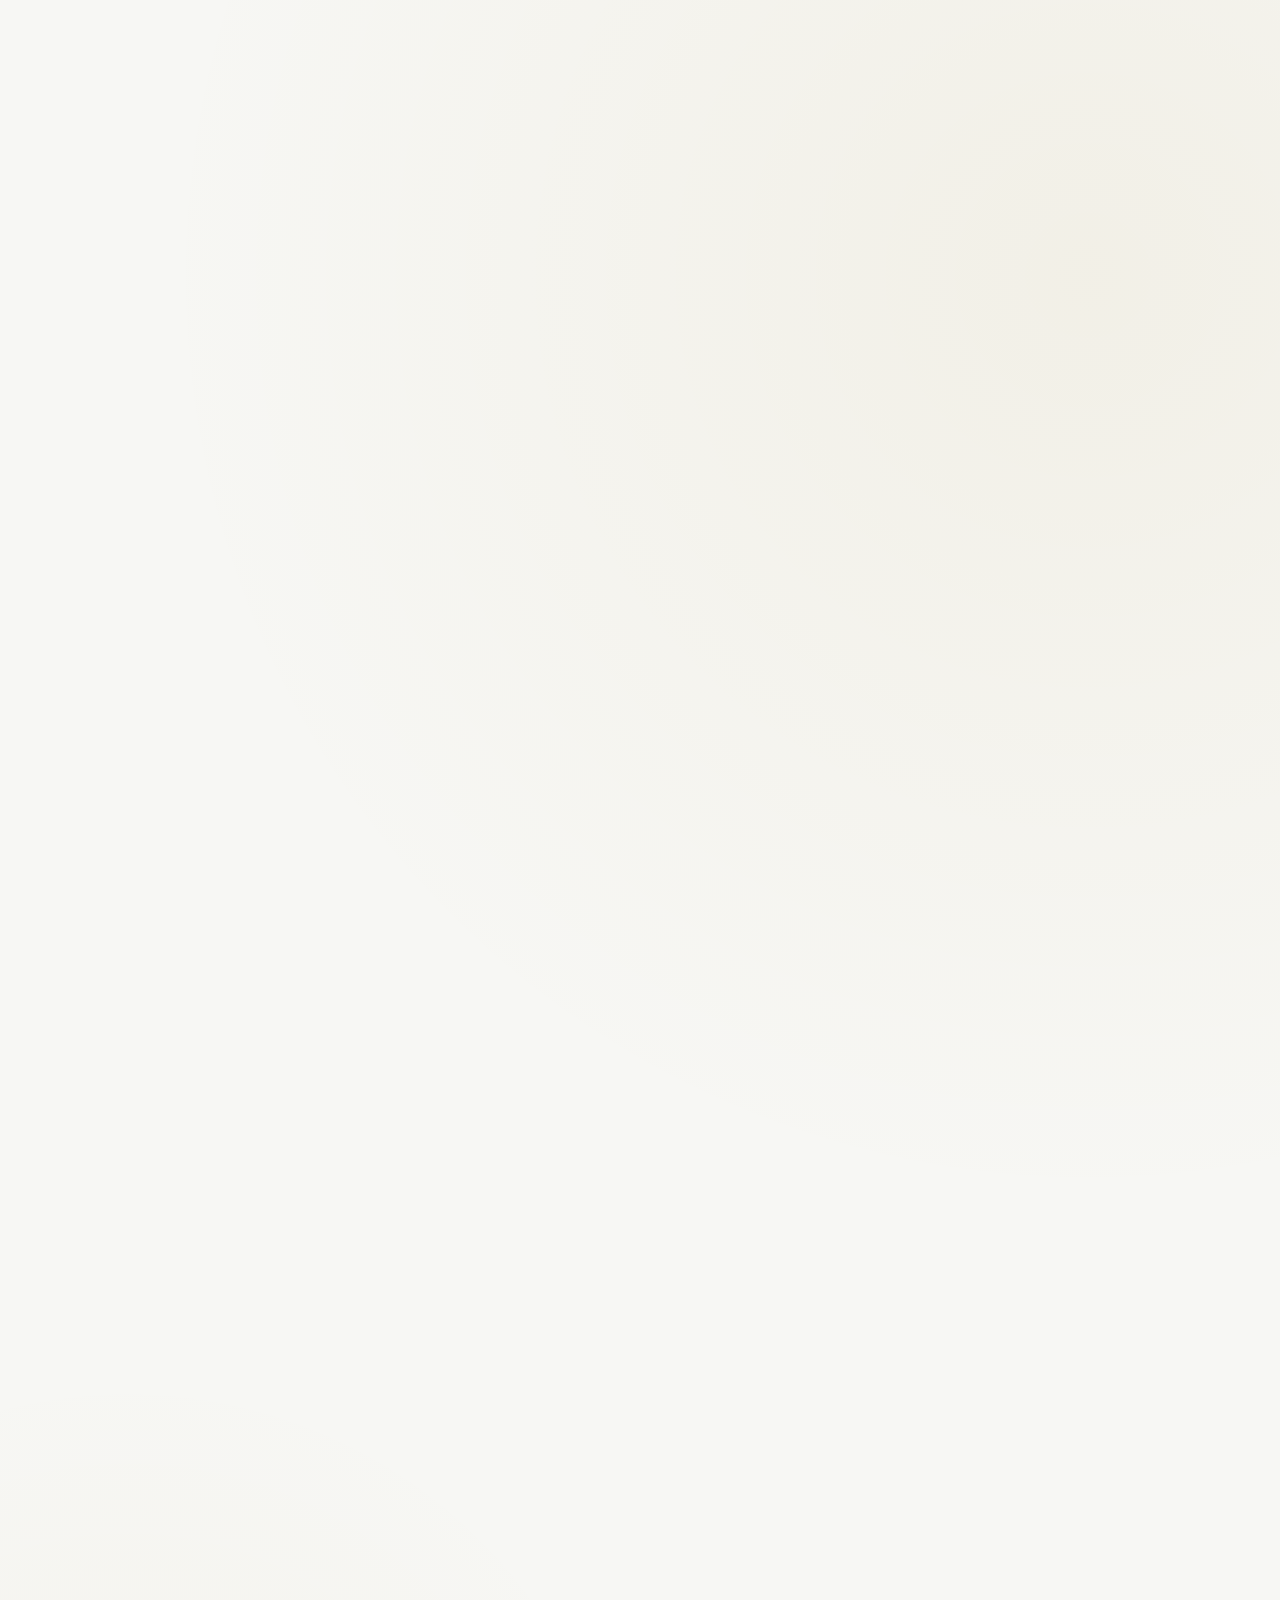
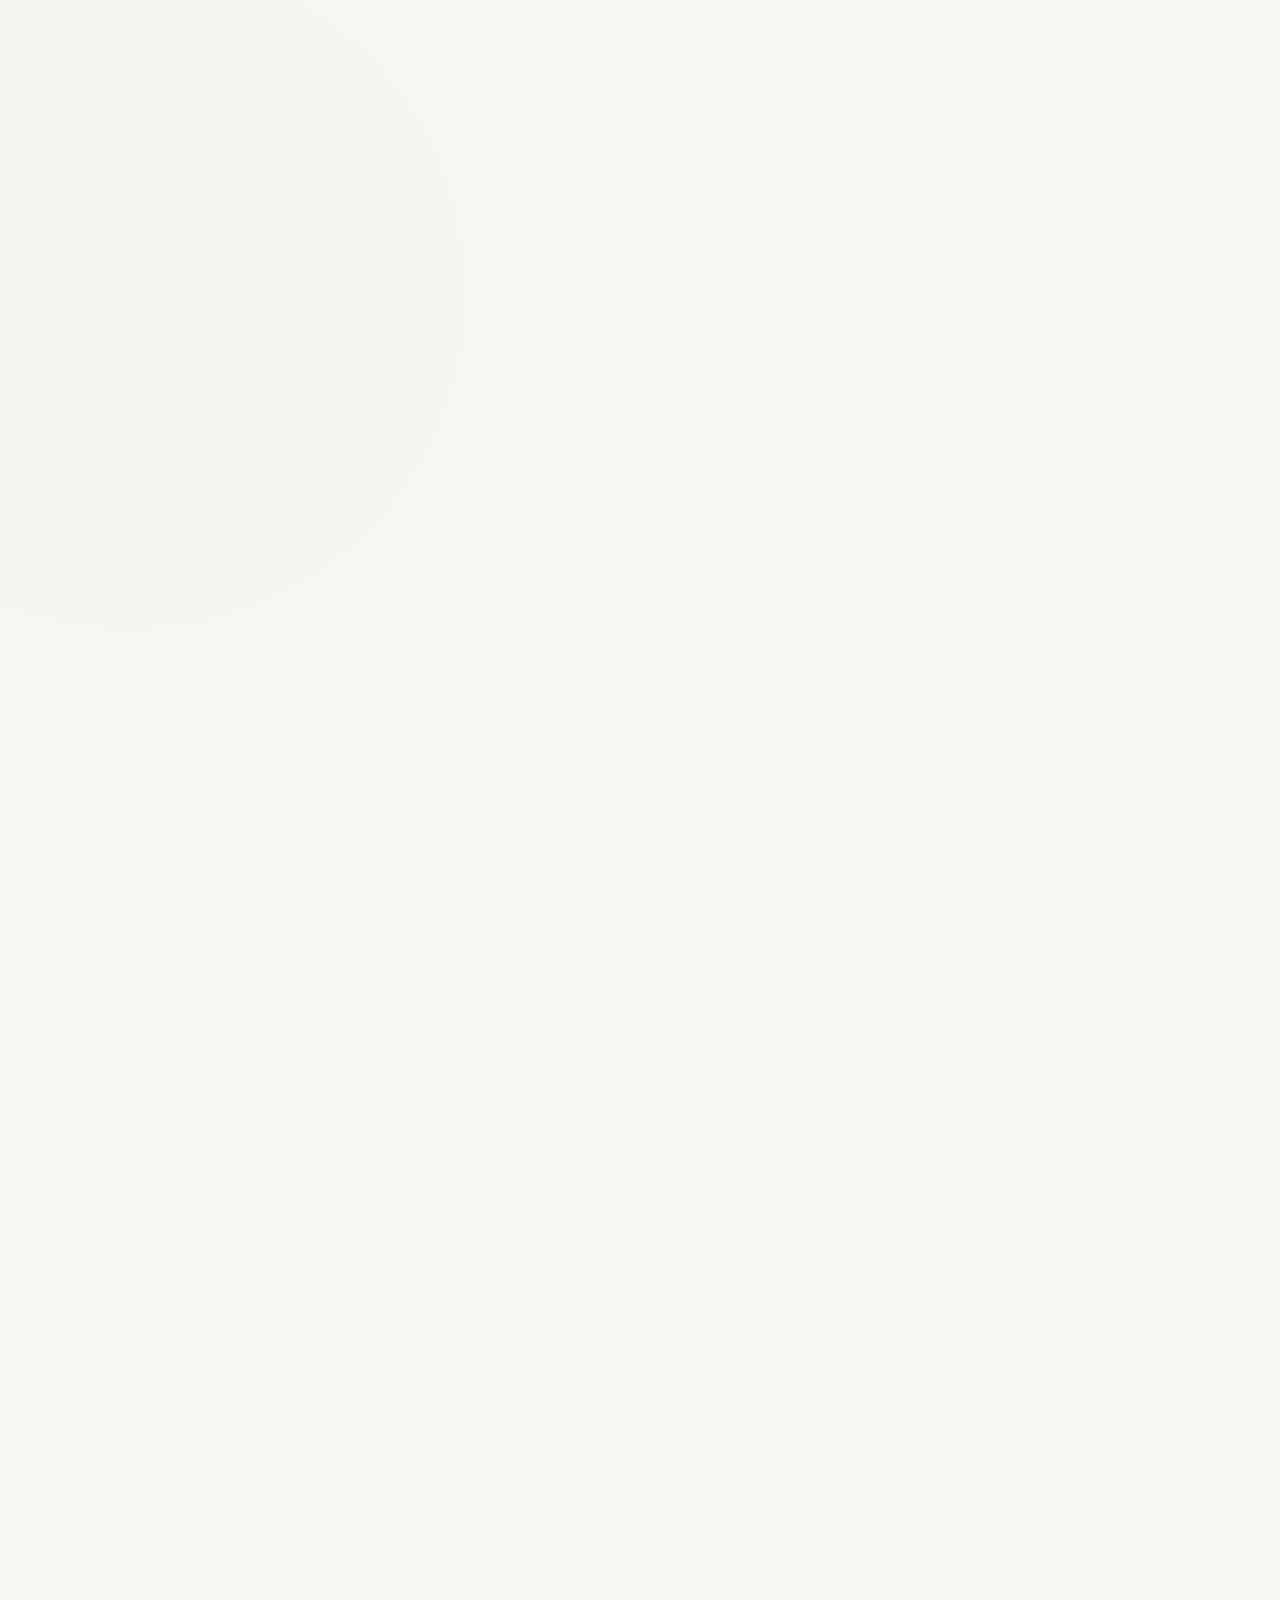
==== commit c17cfcff: "Add files via upload" ====
--- a/index.html
+++ b/index.html
@@ -1,566 +1,1868 @@
 <!DOCTYPE html>
-<html lang="en">
+<html lang="en" data-theme="dark">
 
 <head>
     <meta charset="UTF-8">
     <meta name="viewport" content="width=device-width, initial-scale=1.0">
+
     <title>Abdallah M.Alkady | Data Analyst</title>
-    <meta name="description" content="Portfolio of Abdallah M.Alkady — Data Analyst specializing in Excel, Power BI, and turning data into decisions.">
-    <link rel="preconnect" href="https://fonts.googleapis.com">
-    <link rel="preconnect" href="https://fonts.gstatic.com" crossorigin>
-    <link rel="preload" href="profile.png" as="image">
-    <link href="https://fonts.googleapis.com/css2?family=Outfit:wght@400;500;600;700&family=Sora:wght@500;600;700&display=swap" rel="stylesheet">
-    <link rel="stylesheet" href="style.css">
+
+    <link rel="icon" type="image/png" href="./favicon2.png?v=1">
+    <link rel="apple-touch-icon" href="./favicon.png?v=1">
+
+    <meta
+        name="description"
+        content="Portfolio of Abdallah M.Alkady — Data Analyst specializing in Excel, Power BI, and turning data into decisions."
+    >
+
+    <!-- Apply theme before page renders -->
+    <script>
+        (function () {
+
+            const THEME_KEY =
+                "abdallah-portfolio-theme";
+
+            try {
+
+                const savedTheme =
+                    localStorage.getItem(
+                        THEME_KEY
+                    );
+
+                const systemPrefersDark =
+                    window.matchMedia &&
+                    window.matchMedia(
+                        "(prefers-color-scheme: dark)"
+                    ).matches;
+
+                const initialTheme =
+                    savedTheme === "dark" ||
+                    savedTheme === "light"
+                        ? savedTheme
+                        : (
+                            systemPrefersDark
+                                ? "dark"
+                                : "light"
+                        );
+
+                document.documentElement
+                    .setAttribute(
+                        "data-theme",
+                        initialTheme
+                    );
+
+            } catch (error) {
+
+                document.documentElement
+                    .setAttribute(
+                        "data-theme",
+                        "dark"
+                    );
+
+            }
+
+        })();
+    </script>
+
+
+    <link
+        rel="preconnect"
+        href="https://fonts.googleapis.com"
+    >
+
+    <link
+        rel="preconnect"
+        href="https://fonts.gstatic.com"
+        crossorigin
+    >
+
+    <link
+        rel="preload"
+        href="profile.png"
+        as="image"
+    >
+
+    <link
+        href="https://fonts.googleapis.com/css2?family=Outfit:wght@400;500;600;700&family=Sora:wght@500;600;700&display=swap"
+        rel="stylesheet"
+    >
+
+    <link
+        rel="stylesheet"
+        href="style.css"
+    >
+
 </head>
 
+
 <body>
+
 
     <!-- =====================================================
          PORTFOLIO LOADER
     ====================================================== -->
-    <div id="intro" aria-live="polite">
+
+    <div
+        id="intro"
+        aria-live="polite"
+    >
+
         <div class="portfolio-loader-shell">
+
+
             <div class="loader-photo-wrap">
+
                 <img
                     src="profile.png"
                     alt="Abdallah M.Alkady"
                     class="loader-photo"
                     width="180"
                     height="180"
-                    fetchpriority="high">
+                    fetchpriority="high"
+                >
+
             </div>
 
+
             <div class="portfolio-loader">
-                <div class="loader-label">DATA ANALYST • PORTFOLIO</div>
-                <h1 class="loader-name">Abdallah M.Alkady</h1>
-                <p class="loader-status" id="loaderStatus">Loading portfolio...</p>
+
+                <div class="loader-label">
+                    DATA ANALYST • PORTFOLIO
+                </div>
+
+
+                <h1 class="loader-name">
+                    Abdallah M.Alkady
+                </h1>
+
+
+                <p
+                    class="loader-status"
+                    id="loaderStatus"
+                >
+                    Loading portfolio...
+                </p>
+
 
                 <div class="loader-progress-track">
-                    <div class="loader-progress-bar" id="loaderProgressBar"></div>
-                </div>
+
+                    <div
+                        class="loader-progress-bar"
+                        id="loaderProgressBar"
+                    ></div>
+
+                </div>
+
 
                 <div class="loader-footer">
-                    <span class="loader-percentage" id="loaderPercentage">0%</span>
-                    <span class="loader-message">Turning data into decisions.</span>
-                </div>
+
+                    <span
+                        class="loader-percentage"
+                        id="loaderPercentage"
+                    >
+                        0%
+                    </span>
+
+
+                    <span class="loader-message">
+                        Turning data into decisions.
+                    </span>
+
+                </div>
+
             </div>
+
         </div>
+
     </div>
+
+
 
     <!-- =====================================================
          MAIN WEBSITE
     ====================================================== -->
+
     <div id="website">
 
-        <!-- NAVBAR -->
+
+        <!-- =================================================
+             NAVBAR
+        ================================================== -->
+
         <nav>
-            <a href="#home" class="logo" aria-label="Home">
-            </a>
-
-            <button type="button" class="nav-toggle" id="navToggle" aria-label="Open menu" aria-expanded="false">
-                <span></span>
-                <span></span>
-                <span></span>
-            </button>
+
+<!-- =====================================================
+         LOGO
+    ====================================================== -->
+            <a
+                href="#home"
+                class="logo"
+                aria-label="Home"
+            ></a>
 
             <ul id="navMenu">
+
+
                 <li>
+
                     <a href="#home">
-                        <svg viewBox="0 0 24 24" aria-hidden="true"><path d="M4 10.5 12 4l8 6.5V20a1 1 0 0 1-1 1h-5v-6H10v6H5a1 1 0 0 1-1-1v-9.5Z"/></svg>
+
+                        <svg
+                            viewBox="0 0 24 24"
+                            aria-hidden="true"
+                        >
+                            <path d="M4 10.5 12 4l8 6.5V20a1 1 0 0 1-1 1h-5v-6H10v6H5a1 1 0 0 1-1-1v-9.5Z"/>
+                        </svg>
+
                         Home
+
                     </a>
+
                 </li>
+
+
                 <li>
+
                     <a href="#about">
-                        <svg viewBox="0 0 24 24" aria-hidden="true"><path d="M12 12a4 4 0 1 0-4-4 4 4 0 0 0 4 4Zm0 2c-4.4 0-8 2.2-8 5v1h16v-1c0-2.8-3.6-5-8-5Z"/></svg>
+
+                        <svg
+                            viewBox="0 0 24 24"
+                            aria-hidden="true"
+                        >
+                            <path d="M12 12a4 4 0 1 0-4-4 4 4 0 0 0 4 4Zm0 2c-4.4 0-8 2.2-8 5v1h16v-1c0-2.8-3.6-5-8-5Z"/>
+                        </svg>
+
                         About
+
                     </a>
+
                 </li>
+
+
                 <li>
+
                     <a href="#skills">
-                        <svg viewBox="0 0 24 24" aria-hidden="true"><path d="M4 4h7v7H4V4Zm9 0h7v7h-7V4ZM4 13h7v7H4v-7Zm9 0h7v7h-7v-7Z"/></svg>
+
+                        <svg
+                            viewBox="0 0 24 24"
+                            aria-hidden="true"
+                        >
+                            <path d="M4 4h7v7H4V4Zm9 0h7v7h-7V4ZM4 13h7v7H4v-7Zm9 0h7v7h-7v-7Z"/>
+                        </svg>
+
                         Skills
+
                     </a>
+
                 </li>
+
+
                 <li>
+
                     <a href="#projects">
-                        <svg viewBox="0 0 24 24" aria-hidden="true"><path d="M3 7a2 2 0 0 1 2-2h5l2 2h7a2 2 0 0 1 2 2v9a2 2 0 0 1-2 2H5a2 2 0 0 1-2-2V7Z"/></svg>
+
+                        <svg
+                            viewBox="0 0 24 24"
+                            aria-hidden="true"
+                        >
+                            <path d="M3 7a2 2 0 0 1 2-2h5l2 2h7a2 2 0 0 1 2 2v9a2 2 0 0 1-2 2H5a2 2 0 0 1-2-2V7Z"/>
+                        </svg>
+
                         Projects
+
                     </a>
+
                 </li>
+
+
                 <li>
+
                     <a href="#cv">
-                        <svg viewBox="0 0 24 24" aria-hidden="true"><path d="M7 3h8l4 4v14a1 1 0 0 1-1 1H7a1 1 0 0 1-1-1V4a1 1 0 0 1 1-1Zm7 1.5V8h3.5L14 4.5ZM8 12h8v1.5H8V12Zm0 3.5h8V17H8v-1.5Zm0-7h4V10H8V8.5Z"/></svg>
+
+                        <svg
+                            viewBox="0 0 24 24"
+                            aria-hidden="true"
+                        >
+                            <path d="M7 3h8l4 4v14a1 1 0 0 1-1 1H7a1 1 0 0 1-1-1V4a1 1 0 0 1 1-1Zm7 1.5V8h3.5L14 4.5ZM8 12h8v1.5H8V12Zm0 3.5h8V17H8v-1.5Zm0-7h4V10H8V8.5Z"/>
+                        </svg>
+
                         CV
+
                     </a>
+
                 </li>
+
+
                 <li>
+
                     <a href="#contact">
-                        <svg viewBox="0 0 24 24" aria-hidden="true"><path d="M22 6c0-1.1-.9-2-2-2H4c-1.1 0-2 .9-2 2v12c0 1.1.9 2 2 2h16c1.1 0 2-.9 2-2V6Zm-2 0-8 5-8-5h16Zm0 12H4V8l8 5 8-5v10Z"/></svg>
+
+                        <svg
+                            viewBox="0 0 24 24"
+                            aria-hidden="true"
+                        >
+                            <path d="M22 6c0-1.1-.9-2-2-2H4c-1.1 0-2 .9-2 2v12c0 1.1.9 2 2 2h16c1.1 0 2-.9 2-2V6Zm-2 0-8 5-8-5h16Zm0 12H4V8l8 5 8-5v10Z"/>
+                        </svg>
+
                         Contact
+
                     </a>
+
                 </li>
+
             </ul>
+
+
+            <div class="nav-actions">
+
+
+                <!-- THEME BUTTON -->
+
+                <button
+                    type="button"
+                    class="theme-toggle"
+                    id="themeToggle"
+                    aria-label="Switch theme"
+                    title="Switch theme"
+                >
+
+
+                    <!-- MOON -->
+
+                    <svg
+                        class="theme-icon theme-icon-moon"
+                        viewBox="0 0 24 24"
+                        aria-hidden="true"
+                    >
+
+                        <path
+                            d="M21 12.8A9 9 0 1 1 11.2 3 7 7 0 0 0 21 12.8Z"
+                        />
+
+                    </svg>
+
+
+                    <!-- SUN -->
+
+                    <svg
+                        class="theme-icon theme-icon-sun"
+                        viewBox="0 0 24 24"
+                        aria-hidden="true"
+                    >
+
+                        <circle
+                            cx="12"
+                            cy="12"
+                            r="4"
+                        />
+
+                        <path
+                            d="
+                                M12 2v2
+                                M12 20v2
+                                M4.93 4.93l1.41 1.41
+                                M17.66 17.66l1.41 1.41
+                                M2 12h2
+                                M20 12h2
+                                M6.34 17.66l-1.41 1.41
+                                M19.07 4.93l-1.41 1.41
+                            "
+                        />
+
+                    </svg>
+
+                </button>
+
+
+                <!-- MOBILE MENU -->
+
+                <button
+                    type="button"
+                    class="nav-toggle"
+                    id="navToggle"
+                    aria-label="Open menu"
+                    aria-expanded="false"
+                >
+
+                    <span></span>
+                    <span></span>
+                    <span></span>
+
+                </button>
+
+            </div>
+
         </nav>
 
-        <!-- HOME -->
+
+
+        <!-- =================================================
+             HOME
+        ================================================== -->
+
         <section id="home">
-            <div class="hero">
-                <div class="hero-copy">
-                    <div class="hero-label">
-                        <svg viewBox="0 0 24 24" aria-hidden="true"><path d="M4 19V5h2v12h14v2H4Zm4-3V9h2v7H8Zm4 0V6h2v10h-2Zm4 0v-4h2v4h-2Z"/></svg>
-                        DATA ANALYST • PORTFOLIO
-                    </div>
-
-                    <div class="hero-name-row">
-                        <img
-                            src="profile.png"
-                            alt="Abdallah M.Alkady"
-                            class="hero-profile-photo"
-                            width="520"
-                            height="520">
-                        <div>
-                            <h1>I'm <span>Abdallah M.Alkady</span></h1>
-                            <h2>Data Analyst</h2>
-                        </div>
-                    </div>
-
-                    <p>
-                        I transform raw data into meaningful insights
-                        and build interactive dashboards that help
-                        turn information into better decisions.
-                    </p>
-
-                    <div class="buttons">
-                        <a href="#projects" class="btn primary">
-                            <svg viewBox="0 0 24 24" aria-hidden="true"><path d="M4 6h16v2H4V6Zm0 5h16v2H4v-2Zm0 5h10v2H4v-2Z"/></svg>
-                            View My Projects
-                        </a>
-                        <a href="#contact" class="btn">
-                            <svg viewBox="0 0 24 24" aria-hidden="true"><path d="M2.01 21 23 12 2.01 3 2 10l15 2-15 2v7Z"/></svg>
-                            Contact Me
-                        </a>
-                    </div>
-                </div>
+
+    <div class="hero">
+
+        <!-- LEFT SIDE -->
+        <div class="hero-copy">
+
+            <div class="hero-label">
+
+                <svg
+                    viewBox="0 0 24 24"
+                    aria-hidden="true"
+                >
+                    <path d="M4 19V5h2v12h14v2H4Zm4-3V9h2v7H8Zm4 0V6h2v10h-2Zm4 0v-4h2v4h-2Z"/>
+                </svg>
+
+                DATA ANALYST • PORTFOLIO
+
             </div>
-        </section>
-
-        <!-- ABOUT -->
+
+
+            <h1>
+                Hi,
+                <br>
+                I'm
+                <span>
+                    Abdallah M.Alkady
+                </span>
+            </h1>
+
+
+            <h2>
+                Data Analyst
+            </h2>
+
+
+            <p>
+                I transform raw data into meaningful insights
+                and build interactive dashboards that help
+                turn information into better decisions.
+            </p>
+
+
+            <div class="buttons">
+
+                <a
+                    href="#projects"
+                    class="btn primary"
+                >
+
+                    <svg
+                        viewBox="0 0 24 24"
+                        aria-hidden="true"
+                    >
+                        <path d="M4 6h16v2H4V6Zm0 5h16v2H4v-2Zm0 5h10v2H4v-2Z"/>
+                    </svg>
+
+                    View My Projects
+
+                </a>
+
+
+                <a
+                    href="#contact"
+                    class="btn"
+                >
+
+                    <svg
+                        viewBox="0 0 24 24"
+                        aria-hidden="true"
+                    >
+                        <path d="M2.01 21 23 12 2.01 3 2 10l15 2-15 2v7Z"/>
+                    </svg>
+
+                    Contact Me
+
+                </a>
+
+            </div>
+
+        </div>
+
+
+        <!-- RIGHT SIDE -->
+        <div class="hero-visual">
+
+            <div class="hero-photo-glow"></div>
+
+            <div class="hero-photo-ring"></div>
+
+            <img
+                src="photo3.png"
+                alt="Abdallah M.Alkady"
+                class="hero-side-photo"
+                width="650"
+                height="760"
+                fetchpriority="high"
+            >
+
+        </div>
+
+    </div>
+
+</section>
+
+
+        <!-- =================================================
+             ABOUT
+        ================================================== -->
+
         <section id="about">
+
+
             <h2 class="section-title">
-                <span class="section-icon" aria-hidden="true">
-                    <svg viewBox="0 0 24 24"><path d="M12 12a4 4 0 1 0-4-4 4 4 0 0 0 4 4Zm0 2c-4.4 0-8 2.2-8 5v1h16v-1c0-2.8-3.6-5-8-5Z"/></svg>
+
+
+                <span
+                    class="section-icon"
+                    aria-hidden="true"
+                >
+
+                    <svg viewBox="0 0 24 24">
+                        <path d="M12 12a4 4 0 1 0-4-4 4 4 0 0 0 4 4Zm0 2c-4.4 0-8 2.2-8 5v1h16v-1c0-2.8-3.6-5-8-5Z"/>
+                    </svg>
+
                 </span>
-                About <span>Me</span>
+
+
+                About
+                <span>Me</span>
+
             </h2>
 
+
             <div class="about-container">
+
+
                 <div>
+
                     <p class="about-text">
-                        Hello! I'm <strong>Abdallah M.Alkady</strong>.
+
+                        Hello! I'm
+                        <strong>
+                            Abdallah M.Alkady
+                        </strong>.
+
                         <br><br>
+
                         Computer Science & AI student at Menoufia University,
                         passionate about Data Analysis and turning raw data
                         into insights that support real decision-making.
+
                         <br><br>
+
                         Currently pursuing a Data Analysis diploma with Eraasoft,
                         and have completed the first phase. Continuously building
                         my skills in Excel and Power BI to strengthen my analytical
                         foundation.
+
                         <br><br>
+
                         Always open to connecting with professionals in the data
                         field, learning from their experience, and exploring
                         opportunities to grow.
+
                     </p>
-                </div>
+
+                </div>
+
 
                 <div class="info-box">
+
+
                     <div class="info">
-                        <div class="info-icon" aria-hidden="true">
-                            <svg viewBox="0 0 24 24"><path d="M4 19V5h16v14H4Zm2-2h12V9H6v8Zm2-6h3v4H8v-4Zm5 0h3v2h-3v-2Z"/></svg>
+
+
+                        <div
+                            class="info-icon"
+                            aria-hidden="true"
+                        >
+
+                            <svg viewBox="0 0 24 24">
+                                <path d="M4 19V5h16v14H4Zm2-2h12V9H6v8Zm2-6h3v4H8v-4Zm5 0h3v2h-3v-2Z"/>
+                            </svg>
+
                         </div>
-                        <h3>Education</h3>
+
+
+                        <h3>
+                            Education
+                        </h3>
+
+
                         <p>
+
                             Faculty of Computers and Artificial Intelligence - MNU
+
                             <br>
+
                             Data Analysis Diploma - Eraasoft
+
                         </p>
+
                     </div>
 
+
                     <div class="info">
-                        <div class="info-icon" aria-hidden="true">
-                            <svg viewBox="0 0 24 24"><path d="M12 2.5 20 7v4.5c0 5.2-3.4 9.9-8 11-4.6-1.1-8-5.8-8-11V7l8-4.5ZM12 5.1 6 8.3v3.2c0 3.9 2.5 7.5 6 8.6 3.5-1.1 6-4.7 6-8.6V8.3l-6-3.2Z"/></svg>
+
+
+                        <div
+                            class="info-icon"
+                            aria-hidden="true"
+                        >
+
+                            <svg viewBox="0 0 24 24">
+                                <path d="M12 2.5 20 7v4.5c0 5.2-3.4 9.9-8 11-4.6-1.1-8-5.8-8-11V7l8-4.5ZM12 5.1 6 8.3v3.2c0 3.9 2.5 7.5 6 8.6 3.5-1.1 6-4.7 6-8.6V8.3l-6-3.2Z"/>
+                            </svg>
+
                         </div>
-                        <h3>Location</h3>
-                        <p>Egypt</p>
+
+
+                        <h3>
+                            Location
+                        </h3>
+
+                        <p>
+                            Egypt
+                        </p>
+
                     </div>
 
+
                     <div class="info">
-                        <div class="info-icon" aria-hidden="true">
-                            <svg viewBox="0 0 24 24"><path d="M4 19V5h2v12h14v2H4Zm4-3V9h2v7H8Zm4 0V6h2v10h-2Zm4 0v-4h2v4h-2Z"/></svg>
+
+
+                        <div
+                            class="info-icon"
+                            aria-hidden="true"
+                        >
+
+                            <svg viewBox="0 0 24 24">
+                                <path d="M4 19V5h2v12h14v2H4Zm4-3V9h2v7H8Zm4 0V6h2v10h-2Zm4 0v-4h2v4h-2Z"/>
+                            </svg>
+
                         </div>
-                        <h3>Field</h3>
-                        <p>Data Analysis</p>
+
+
+                        <h3>
+                            Field
+                        </h3>
+
+                        <p>
+                            Data Analysis
+                        </p>
+
                     </div>
 
+
                     <div class="info">
-                        <div class="info-icon" aria-hidden="true">
-                            <svg viewBox="0 0 24 24"><path d="M12 2a7 7 0 0 1 7 7c0 3.2-2.1 5.9-5 6.7V18h-4v-2.3c-2.9-.8-5-3.5-5-6.7a7 7 0 0 1 7-7Zm-2 18h4v2h-4v-2Z"/></svg>
+
+
+                        <div
+                            class="info-icon"
+                            aria-hidden="true"
+                        >
+
+                            <svg viewBox="0 0 24 24">
+                                <path d="M12 2a7 7 0 0 1 7 7c0 3.2-2.1 5.9-5 6.7V18h-4v-2.3c-2.9-.8-5-3.5-5-6.7a7 7 0 0 1 7-7Zm-2 18h4v2h-4v-2Z"/>
+                            </svg>
+
                         </div>
-                        <h3>Availability</h3>
-                        <p>Open to Internships & Opportunities</p>
+
+
+                        <h3>
+                            Availability
+                        </h3>
+
+
+                        <p>
+                            Open to Internships & Opportunities
+                        </p>
+
                     </div>
-                </div>
+
+                </div>
+
             </div>
+
         </section>
 
-        <!-- SKILLS -->
+
+
+        <!-- =================================================
+             SKILLS
+        ================================================== -->
+
         <section id="skills">
+
+
             <h2 class="section-title">
-                <span class="section-icon" aria-hidden="true">
-                    <svg viewBox="0 0 24 24"><path d="M4 4h7v7H4V4Zm9 0h7v7h-7V4ZM4 13h7v7H4v-7Zm9 0h7v7h-7v-7Z"/></svg>
+
+                <span
+                    class="section-icon"
+                    aria-hidden="true"
+                >
+
+                    <svg viewBox="0 0 24 24">
+                        <path d="M4 4h7v7H4V4Zm9 0h7v7h-7V4ZM4 13h7v7H4v-7Zm9 0h7v7h-7v-7Z"/>
+                    </svg>
+
                 </span>
-                My <span>Skills</span>
+
+                My
+                <span>Skills</span>
+
             </h2>
 
+
             <div class="skills">
+
+
                 <div class="skill">
-                    <div class="skill-icon" aria-hidden="true">
-                        <svg viewBox="0 0 24 24"><path d="M4 3h16a1 1 0 0 1 1 1v16a1 1 0 0 1-1 1H4a1 1 0 0 1-1-1V4a1 1 0 0 1 1-1Zm1 5h14v11H5V8Zm2 2v2h2v-2H7Zm4 0v2h2v-2h-2Zm4 0v2h2v-2h-2ZM7 14v2h2v-2H7Zm4 0v2h2v-2h-2Zm4 0v2h2v-2h-2Z"/></svg>
+
+
+                    <div
+                        class="skill-icon"
+                        aria-hidden="true"
+                    >
+
+                        <svg viewBox="0 0 24 24">
+                            <path d="M4 3h16a1 1 0 0 1 1 1v16a1 1 0 0 1-1 1H4a1 1 0 0 1-1-1V4a1 1 0 0 1 1-1Zm1 5h14v11H5V8Zm2 2v2h2v-2H7Zm4 0v2h2v-2h-2Zm4 0v2h2v-2h-2ZM7 14v2h2v-2H7Zm4 0v2h2v-2h-2Zm4 0v2h2v-2h-2Z"/>
+                        </svg>
+
                     </div>
-                    <h3>Excel</h3>
-                    <p>Data Analysis & Reporting</p>
-                </div>
+
+
+                    <h3>
+                        Excel
+                    </h3>
+
+
+                    <p>
+                        Data Analysis & Reporting
+                    </p>
+
+                </div>
+
 
                 <div class="skill">
-                    <div class="skill-icon" aria-hidden="true">
-                        <svg viewBox="0 0 24 24"><path d="M4 19V5h2v12h14v2H4Zm3.5-3 3.2-4.2 2.6 2.1L17 8.5l1.5 1.2-5.4 6.8-2.7-2.2L7.5 16Z"/></svg>
+
+
+                    <div
+                        class="skill-icon"
+                        aria-hidden="true"
+                    >
+
+                        <svg viewBox="0 0 24 24">
+                            <path d="M4 19V5h2v12h14v2H4Zm3.5-3 3.2-4.2 2.6 2.1L17 8.5l1.5 1.2-5.4 6.8-2.7-2.2L7.5 16Z"/>
+                        </svg>
+
                     </div>
-                    <h3>Power BI</h3>
-                    <p>Dashboards & Visualization</p>
-                </div>
+
+
+                    <h3>
+                        Power BI
+                    </h3>
+
+
+                    <p>
+                        Dashboards & Visualization
+                    </p>
+
+                </div>
+
 
                 <div class="skill">
-                    <div class="skill-icon" aria-hidden="true">
-                        <svg viewBox="0 0 24 24"><path d="M5 4h14v4H5V4Zm0 6h6v10H5V10Zm8 0h6v4h-6v-4Zm0 6h6v4h-6v-4Z"/></svg>
+
+
+                    <div
+                        class="skill-icon"
+                        aria-hidden="true"
+                    >
+
+                        <svg viewBox="0 0 24 24">
+                            <path d="M5 4h14v4H5V4Zm0 6h6v10H5V10Zm8 0h6v4h-6v-4Zm0 6h6v4h-6v-4Z"/>
+                        </svg>
+
                     </div>
-                    <h3>Data Visualization</h3>
-                    <p>Charts, KPIs & Storytelling</p>
-                </div>
+
+
+                    <h3>
+                        Data Visualization
+                    </h3>
+
+
+                    <p>
+                        Charts, KPIs & Storytelling
+                    </p>
+
+                </div>
+
 
                 <div class="skill">
-                    <div class="skill-icon" aria-hidden="true">
-                        <svg viewBox="0 0 24 24"><path d="M9 3h6v2H9V3Zm1 4h4l1 3h3v2h-1.1l-1.3 7H6.4L5.1 12H4V10h3l1-3Zm.9 5-.7 4h4.6l-.7-4H10.9Z"/></svg>
+
+
+                    <div
+                        class="skill-icon"
+                        aria-hidden="true"
+                    >
+
+                        <svg viewBox="0 0 24 24">
+                            <path d="M9 3h6v2H9V3Zm1 4h4l1 3h3v2h-1.1l-1.3 7H6.4L5.1 12H4V10h3l1-3Zm.9 5-.7 4h4.6l-.7-4H10.9Z"/>
+                        </svg>
+
                     </div>
-                    <h3>Analytical Thinking</h3>
-                    <p>Insights & Decision Support</p>
-                </div>
+
+
+                    <h3>
+                        Analytical Thinking
+                    </h3>
+
+
+                    <p>
+                        Insights & Decision Support
+                    </p>
+
+                </div>
+
             </div>
+
         </section>
 
-        <!-- PROJECTS -->
+
+
+        <!-- =================================================
+             PROJECTS
+        ================================================== -->
+
         <section id="projects">
+
+
             <h2 class="section-title">
-                <span class="section-icon" aria-hidden="true">
-                    <svg viewBox="0 0 24 24"><path d="M3 7a2 2 0 0 1 2-2h5l2 2h7a2 2 0 0 1 2 2v9a2 2 0 0 1-2 2H5a2 2 0 0 1-2-2V7Z"/></svg>
+
+
+                <span
+                    class="section-icon"
+                    aria-hidden="true"
+                >
+
+                    <svg viewBox="0 0 24 24">
+                        <path d="M3 7a2 2 0 0 1 2-2h5l2 2h7a2 2 0 0 1 2 2v9a2 2 0 0 1-2 2H5a2 2 0 0 1-2-2V7Z"/>
+                    </svg>
+
                 </span>
-                My <span>Projects</span>
+
+
+                My
+                <span>Projects</span>
+
             </h2>
 
+
             <div class="projects">
+
+
+                <!-- PROJECT 1 -->
+
                 <div class="project">
+
+
                     <div class="project-image">
-                        <svg viewBox="0 0 24 24" aria-hidden="true"><path d="M4 3h16a1 1 0 0 1 1 1v16a1 1 0 0 1-1 1H4a1 1 0 0 1-1-1V4a1 1 0 0 1 1-1Zm2 4v2h4V7H6Zm6 0v2h6V7h-6ZM6 11v2h3v-2H6Zm5 0v2h7v-2h-7ZM6 15v2h5v-2H6Zm7 0v2h5v-2h-5Z"/></svg>
+
+                        <svg
+                            viewBox="0 0 24 24"
+                            aria-hidden="true"
+                        >
+                            <path d="M4 3h16a1 1 0 0 1 1 1v16a1 1 0 0 1-1 1H4a1 1 0 0 1-1-1V4a1 1 0 0 1 1-1Zm2 4v2h4V7H6Zm6 0v2h6V7h-6ZM6 11v2h3v-2H6Zm5 0v2h7v-2h-7ZM6 15v2h5v-2H6Zm7 0v2h5v-2h-5Z"/>
+                        </svg>
+
                     </div>
+
+
                     <div class="project-content">
-                        <h3>Dynamic Sales Report Dashboard in Excel</h3>
+
+
+                        <h3>
+                            Dynamic Sales Report Dashboard in Excel
+                        </h3>
+
+
                         <p>
+
                             Interactive Excel sales dashboard with
                             dynamic date filtering, live KPIs,
                             marketing channel analysis and salesman
                             performance reporting.
+
                         </p>
+
+
                         <div class="tags">
-                            <span class="tag">Excel</span>
-                            <span class="tag">Data Visualization</span>
+
+                            <span class="tag">
+                                Excel
+                            </span>
+
+                            <span class="tag">
+                                Data Visualization
+                            </span>
+
                         </div>
-                        <button type="button" class="project-link" data-project="financial">
+
+
+                        <button
+                            type="button"
+                            class="project-link"
+                            data-project="financial"
+                        >
+
                             View Project
-                            <svg viewBox="0 0 24 24" aria-hidden="true"><path d="M5 11h11.2l-3.6-3.6L14 6l6 6-6 6-1.4-1.4 3.6-3.6H5v-2Z"/></svg>
+
+                            <svg
+                                viewBox="0 0 24 24"
+                                aria-hidden="true"
+                            >
+                                <path d="M5 11h11.2l-3.6-3.6L14 6l6 6-6 6-1.4-1.4 3.6-3.6H5v-2Z"/>
+                            </svg>
+
                         </button>
+
                     </div>
-                </div>
+
+                </div>
+
+
+
+                <!-- PROJECT 2 -->
 
                 <div class="project">
+
+
                     <div class="project-image">
-                        <svg viewBox="0 0 24 24" aria-hidden="true"><path d="M4 19V5h2v12h14v2H4Zm3.5-3 3.2-4.2 2.6 2.1L17 8.5l1.5 1.2-5.4 6.8-2.7-2.2L7.5 16Z"/></svg>
+
+                        <svg
+                            viewBox="0 0 24 24"
+                            aria-hidden="true"
+                        >
+                            <path d="M4 19V5h2v12h14v2H4Zm3.5-3 3.2-4.2 2.6 2.1L17 8.5l1.5 1.2-5.4 6.8-2.7-2.2L7.5 16Z"/>
+                        </svg>
+
                     </div>
+
+
                     <div class="project-content">
-                        <h3>Dynamic Sales Performance Dashboard</h3>
+
+
+                        <h3>
+                            Dynamic Sales Performance Dashboard
+                        </h3>
+
+
                         <p>
+
                             Interactive sales performance dashboard
                             designed to track KPIs, analyze sales trends
                             and compare business performance dynamically.
+
                         </p>
+
+
                         <div class="tags">
-                            <span class="tag">Excel</span>
-                            <span class="tag">Data Visualization</span>
+
+                            <span class="tag">
+                                Excel
+                            </span>
+
+                            <span class="tag">
+                                Data Visualization
+                            </span>
+
                         </div>
-                        <button type="button" class="project-link" data-project="sales">
+
+
+                        <button
+                            type="button"
+                            class="project-link"
+                            data-project="sales"
+                        >
+
                             View Project
-                            <svg viewBox="0 0 24 24" aria-hidden="true"><path d="M5 11h11.2l-3.6-3.6L14 6l6 6-6 6-1.4-1.4 3.6-3.6H5v-2Z"/></svg>
+
+                            <svg
+                                viewBox="0 0 24 24"
+                                aria-hidden="true"
+                            >
+                                <path d="M5 11h11.2l-3.6-3.6L14 6l6 6-6 6-1.4-1.4 3.6-3.6H5v-2Z"/>
+                            </svg>
+
                         </button>
+
                     </div>
-                </div>
+
+                </div>
+
+
+
+                <!-- PROJECT 3 -->
 
                 <div class="project">
+
+
                     <div class="project-image">
-                        <svg viewBox="0 0 24 24" aria-hidden="true"><path d="M5 4h14v4H5V4Zm0 6h6v10H5V10Zm8 0h6v4h-6v-4Zm0 6h6v4h-6v-4Z"/></svg>
+
+                        <svg
+                            viewBox="0 0 24 24"
+                            aria-hidden="true"
+                        >
+                            <path d="M5 4h14v4H5V4Zm0 6h6v10H5V10Zm8 0h6v4h-6v-4Zm0 6h6v4h-6v-4Z"/>
+                        </svg>
+
                     </div>
+
+
                     <div class="project-content">
-                        <h3>Financial Performance Dashboard</h3>
+
+
+                        <h3>
+                            Financial Performance Dashboard
+                        </h3>
+
+
                         <p>
+
                             Interactive financial dashboard designed to
                             visualize KPIs, revenue, expenses, profit trends
                             and departmental performance.
+
                         </p>
+
+
                         <div class="tags">
-                            <span class="tag">Excel Dashboards</span>
-                            <span class="tag">KPI Dashboards</span>
-                            <span class="tag">Microsoft Excel</span>
+
+                            <span class="tag">
+                                Excel Dashboards
+                            </span>
+
+                            <span class="tag">
+                                KPI Dashboards
+                            </span>
+
+                            <span class="tag">
+                                Microsoft Excel
+                            </span>
+
                         </div>
-                        <button type="button" class="project-link" data-project="analysis">
+
+
+                        <button
+                            type="button"
+                            class="project-link"
+                            data-project="analysis"
+                        >
+
                             View Project
-                            <svg viewBox="0 0 24 24" aria-hidden="true"><path d="M5 11h11.2l-3.6-3.6L14 6l6 6-6 6-1.4-1.4 3.6-3.6H5v-2Z"/></svg>
+
+                            <svg
+                                viewBox="0 0 24 24"
+                                aria-hidden="true"
+                            >
+                                <path d="M5 11h11.2l-3.6-3.6L14 6l6 6-6 6-1.4-1.4 3.6-3.6H5v-2Z"/>
+                            </svg>
+
                         </button>
+
                     </div>
-                </div>
+
+                </div>
+
             </div>
+
         </section>
 
-        <!-- CV -->
+
+
+        <!-- =================================================
+             CV
+        ================================================== -->
+
         <section id="cv">
+
+
             <h2 class="section-title">
-                <span class="section-icon" aria-hidden="true">
-                    <svg viewBox="0 0 24 24"><path d="M7 3h8l4 4v14a1 1 0 0 1-1 1H7a1 1 0 0 1-1-1V4a1 1 0 0 1 1-1Zm7 1.5V8h3.5L14 4.5ZM8 12h8v1.5H8V12Zm0 3.5h8V17H8v-1.5Zm0-7h4V10H8V8.5Z"/></svg>
+
+
+                <span
+                    class="section-icon"
+                    aria-hidden="true"
+                >
+
+                    <svg viewBox="0 0 24 24">
+                        <path d="M7 3h8l4 4v14a1 1 0 0 1-1 1H7a1 1 0 0 1-1-1V4a1 1 0 0 1 1-1Zm7 1.5V8h3.5L14 4.5ZM8 12h8v1.5H8V12Zm0 3.5h8V17H8v-1.5Zm0-7h4V10H8V8.5Z"/>
+                    </svg>
+
                 </span>
-                My <span>CV</span>
+
+
+                My
+                <span>CV</span>
+
             </h2>
 
+
             <div class="cv-box">
-                <div class="cv-icon" aria-hidden="true">
-                    <svg viewBox="0 0 24 24"><path d="M7 3h8l4 4v14a1 1 0 0 1-1 1H7a1 1 0 0 1-1-1V4a1 1 0 0 1 1-1Zm7 1.5V8h3.5L14 4.5ZM8 12h8v1.5H8V12Zm0 3.5h8V17H8v-1.5Z"/></svg>
-                </div>
-                <h2>Interested in my background?</h2>
+
+
+                <div
+                    class="cv-icon"
+                    aria-hidden="true"
+                >
+
+                    <svg viewBox="0 0 24 24">
+                        <path d="M7 3h8l4 4v14a1 1 0 0 1-1 1H7a1 1 0 0 1-1-1V4a1 1 0 0 1 1-1Zm7 1.5V8h3.5L14 4.5ZM8 12h8v1.5H8V12Zm0 3.5h8V17H8v-1.5Z"/>
+                    </svg>
+
+                </div>
+
+
+                <h2>
+                    Interested in my background?
+                </h2>
+
+
                 <p>
+
                     You can view my CV to learn more about
                     my education, skills, projects and
                     experience.
+
                 </p>
+
+
                 <div class="cv-buttons">
-                    <a href="my%20cv/Abdallah_M_Alkkady_CV.pdf" target="_blank" class="btn primary">
-                        <svg viewBox="0 0 24 24" aria-hidden="true"><path d="M12 5v10.2l3.6-3.6L17 13l-5 5-5-5 1.4-1.4 3.6 3.6V5h2ZM5 19h14v2H5v-2Z"/></svg>
+
+
+                    <a
+                        href="my%20cv/Abdallah_M_Alkkady_CV.pdf"
+                        target="_blank"
+                        class="btn primary"
+                    >
+
+                        <svg
+                            viewBox="0 0 24 24"
+                            aria-hidden="true"
+                        >
+                            <path d="M12 5v10.2l3.6-3.6L17 13l-5 5-5-5 1.4-1.4 3.6 3.6V5h2ZM5 19h14v2H5v-2Z"/>
+                        </svg>
+
                         View My CV
+
                     </a>
-                    <a href="my%20cv/Abdallah_M_Alkkady_CV.pdf" download class="btn">
-                        <svg viewBox="0 0 24 24" aria-hidden="true"><path d="M12 3v10.2l3.6-3.6L17 11l-5 5-5-5 1.4-1.4L11 13.2V3h1Zm-7 14h14v2H5v-2Z"/></svg>
+
+
+                    <a
+                        href="my%20cv/Abdallah_M_Alkkady_CV.pdf"
+                        download
+                        class="btn"
+                    >
+
+                        <svg
+                            viewBox="0 0 24 24"
+                            aria-hidden="true"
+                        >
+                            <path d="M12 3v10.2l3.6-3.6L17 11l-5 5-5-5 1.4-1.4L11 13.2V3h1Zm-7 14h14v2H5v-2Z"/>
+                        </svg>
+
                         Download CV
+
                     </a>
-                </div>
+
+                </div>
+
             </div>
+
         </section>
 
-        <!-- CONTACT -->
+
+
+        <!-- =================================================
+             CONTACT
+        ================================================== -->
+
         <section id="contact">
+
+
             <h2 class="section-title">
-                <span class="section-icon" aria-hidden="true">
-                    <svg viewBox="0 0 24 24"><path d="M22 6c0-1.1-.9-2-2-2H4c-1.1 0-2 .9-2 2v12c0 1.1.9 2 2 2h16c1.1 0 2-.9 2-2V6Zm-2 0-8 5-8-5h16Zm0 12H4V8l8 5 8-5v10Z"/></svg>
+
+
+                <span
+                    class="section-icon"
+                    aria-hidden="true"
+                >
+
+                    <svg viewBox="0 0 24 24">
+                        <path d="M22 6c0-1.1-.9-2-2-2H4c-1.1 0-2 .9-2 2v12c0 1.1.9 2 2 2h16c1.1 0 2-.9 2-2V6Zm-2 0-8 5-8-5h16Zm0 12H4V8l8 5 8-5v10Z"/>
+                    </svg>
+
                 </span>
-                Let's <span>Connect</span>
+
+
+                Let's
+                <span>Connect</span>
+
             </h2>
 
+
             <div class="contact-container">
+
+
                 <div class="contact-info">
-                    <h2>Let's work together.</h2>
+
+
+                    <h2>
+                        Let's work together.
+                    </h2>
+
+
                     <p>
+
                         Have a project, opportunity or
                         simply want to connect?
+
                         Feel free to reach out.
+
                     </p>
 
+
                     <div class="social-links">
+
+
                         <a href="mailto:abd987yu@gmail.com">
-                            <svg viewBox="0 0 24 24" aria-hidden="true"><path d="M22 6c0-1.1-.9-2-2-2H4c-1.1 0-2 .9-2 2v12c0 1.1.9 2 2 2h16c1.1 0 2-.9 2-2V6Zm-2 0-8 5-8-5h16Zm0 12H4V8l8 5 8-5v10Z"/></svg>
+
+                            <svg
+                                viewBox="0 0 24 24"
+                                aria-hidden="true"
+                            >
+                                <path d="M22 6c0-1.1-.9-2-2-2H4c-1.1 0-2 .9-2 2v12c0 1.1.9 2 2 2h16c1.1 0 2-.9 2-2V6Zm-2 0-8 5-8-5h16Zm0 12H4V8l8 5 8-5v10Z"/>
+                            </svg>
+
                             Email
+
                         </a>
-                        <a href="https://www.linkedin.com/in/abdallah15m/" target="_blank" rel="noopener noreferrer">
-                            <svg viewBox="0 0 24 24" aria-hidden="true"><path d="M6.5 9H4V20h2.5V9ZM5.25 4A1.75 1.75 0 1 0 5.26 7.5 1.75 1.75 0 0 0 5.25 4ZM20 20h-2.5v-5.6c0-1.8-.7-2.7-2-2.7-1.1 0-1.7.7-2 1.4V20H11V9h2.4v1.5c.5-.9 1.6-1.8 3.4-1.8 2.4 0 3.2 1.6 3.2 4.4V20Z"/></svg>
+
+
+                        <a
+                            href="https://www.linkedin.com/in/abdallah15m/"
+                            target="_blank"
+                            rel="noopener noreferrer"
+                        >
+
+                            <svg
+                                viewBox="0 0 24 24"
+                                aria-hidden="true"
+                            >
+                                <path d="M6.5 9H4V20h2.5V9ZM5.25 4A1.75 1.75 0 1 0 5.26 7.5 1.75 1.75 0 0 0 5.25 4ZM20 20h-2.5v-5.6c0-1.8-.7-2.7-2-2.7-1.1 0-1.7.7-2 1.4V20H11V9h2.4v1.5c.5-.9 1.6-1.8 3.4-1.8 2.4 0 3.2 1.6 3.2 4.4V20Z"/>
+                            </svg>
+
                             LinkedIn
+
                         </a>
-                        <a href="https://github.com/Abdallah15M" target="_blank" rel="noopener noreferrer">
-                            <svg viewBox="0 0 24 24" aria-hidden="true"><path d="M12 2a10 10 0 0 0-3.2 19.5c.5.1.7-.2.7-.5v-1.7c-2.8.6-3.4-1.2-3.4-1.2-.4-1.1-1-1.4-1-1.4-.9-.6.1-.6.1-.6 1 .1 1.5 1 1.5 1 .9 1.5 2.3 1.1 2.9.8.1-.6.3-1.1.6-1.3-2.2-.3-4.5-1.1-4.5-5a3.9 3.9 0 0 1 1-2.7 3.6 3.6 0 0 1 .1-2.7s.8-.3 2.8 1a9.5 9.5 0 0 1 5 0c2-1.3 2.8-1 2.8-1a3.6 3.6 0 0 1 .1 2.7 3.9 3.9 0 0 1 1 2.7c0 3.9-2.3 4.7-4.5 5 .4.3.7.9.7 1.9v2.8c0 .3.2.6.7.5A10 10 0 0 0 12 2Z"/></svg>
+
+
+                        <a
+                            href="https://github.com/Abdallah15M"
+                            target="_blank"
+                            rel="noopener noreferrer"
+                        >
+
+                            <svg
+                                viewBox="0 0 24 24"
+                                aria-hidden="true"
+                            >
+                                <path d="M12 2a10 10 0 0 0-3.2 19.5c.5.1.7-.2.7-.5v-1.7c-2.8.6-3.4-1.2-3.4-1.2-.4-1.1-1-1.4-1-1.4-.9-.6.1-.6.1-.6 1 .1 1.5 1 1.5 1 .9 1.5 2.3 1.1 2.9.8.1-.6.3-1.1.6-1.3-2.2-.3-4.5-1.1-4.5-5a3.9 3.9 0 0 1 1-2.7 3.6 3.6 0 0 1 .1-2.7s.8-.3 2.8 1a9.5 9.5 0 0 1 5 0c2-1.3 2.8-1 2.8-1a3.6 3.6 0 0 1 .1 2.7 3.9 3.9 0 0 1 1 2.7c0 3.9-2.3 4.7-4.5 5 .4.3.7.9.7 1.9v2.8c0 .3.2.6.7.5A10 10 0 0 0 12 2Z"/>
+                            </svg>
+
                             GitHub
+
                         </a>
+
                     </div>
-                </div>
-
-                <form class="contact-form" id="contactForm">
+
+                </div>
+
+
+                <form
+                    class="contact-form"
+                    id="contactForm"
+                >
+
+
                     <label class="field">
-                        <span class="field-icon" aria-hidden="true">
-                            <svg viewBox="0 0 24 24"><path d="M12 12a4 4 0 1 0-4-4 4 4 0 0 0 4 4Zm0 2c-4.4 0-8 2.2-8 5v1h16v-1c0-2.8-3.6-5-8-5Z"/></svg>
+
+
+                        <span
+                            class="field-icon"
+                            aria-hidden="true"
+                        >
+
+                            <svg viewBox="0 0 24 24">
+                                <path d="M12 12a4 4 0 1 0-4-4 4 4 0 0 0 4 4Zm0 2c-4.4 0-8 2.2-8 5v1h16v-1c0-2.8-3.6-5-8-5Z"/>
+                            </svg>
+
                         </span>
-                        <input type="text" id="name" name="name" placeholder="Your Name" required>
+
+
+                        <input
+                            type="text"
+                            id="name"
+                            name="name"
+                            placeholder="Your Name"
+                            required
+                        >
+
                     </label>
 
+
                     <label class="field">
-                        <span class="field-icon" aria-hidden="true">
-                            <svg viewBox="0 0 24 24"><path d="M22 6c0-1.1-.9-2-2-2H4c-1.1 0-2 .9-2 2v12c0 1.1.9 2 2 2h16c1.1 0 2-.9 2-2V6Zm-2 0-8 5-8-5h16Zm0 12H4V8l8 5 8-5v10Z"/></svg>
+
+
+                        <span
+                            class="field-icon"
+                            aria-hidden="true"
+                        >
+
+                            <svg viewBox="0 0 24 24">
+                                <path d="M22 6c0-1.1-.9-2-2-2H4c-1.1 0-2 .9-2 2v12c0 1.1.9 2 2 2h16c1.1 0 2-.9 2-2V6Zm-2 0-8 5-8-5h16Zm0 12H4V8l8 5 8-5v10Z"/>
+                            </svg>
+
                         </span>
-                        <input type="email" id="email" name="email" placeholder="Your Email" required>
+
+
+                        <input
+                            type="email"
+                            id="email"
+                            name="email"
+                            placeholder="Your Email"
+                            required
+                        >
+
                     </label>
 
+
                     <label class="field field-textarea">
-                        <span class="field-icon" aria-hidden="true">
-                            <svg viewBox="0 0 24 24"><path d="M4 5h16v14H4V5Zm2 2v2h12V7H6Zm0 4v2h8v-2H6Zm0 4v2h10v-2H6Z"/></svg>
+
+
+                        <span
+                            class="field-icon"
+                            aria-hidden="true"
+                        >
+
+                            <svg viewBox="0 0 24 24">
+                                <path d="M4 5h16v14H4V5Zm2 2v2h12V7H6Zm0 4v2h8v-2H6Zm0 4v2h10v-2H6Z"/>
+                            </svg>
+
                         </span>
-                        <textarea id="message" name="message" placeholder="Your Message" required></textarea>
+
+
+                        <textarea
+                            id="message"
+                            name="message"
+                            placeholder="Your Message"
+                            required
+                        ></textarea>
+
                     </label>
 
-                    <button type="submit" class="btn primary" id="sendBtn">
-                        <svg viewBox="0 0 24 24" aria-hidden="true"><path d="M3.4 11.2 20 4l-5.3 16.6-3.4-5.8-5.8-3.6Zm4.3 2.3 2.7 1.7 1.6 2.7L17.2 8.4 7.7 13.5Z"/></svg>
-                        Send Message
-                    </button>
+
+                    <div class="contact-submit-area">
+
+    <button
+        type="submit"
+        class="btn primary"
+        id="sendBtn"
+    >
+        <svg
+            viewBox="0 0 24 24"
+            aria-hidden="true"
+        >
+            <path d="M3.4 11.2 20 4l-5.3 16.6-3.4-5.8-5.8-3.6Zm4.3 2.3 2.7 1.7 1.6 2.7L17.2 8.4 7.7 13.5Z"/>
+        </svg>
+
+        <span id="sendBtnText">
+            Send Message
+        </span>
+    </button>
+
+
+    <div
+        class="form-status"
+        id="formStatus"
+        role="status"
+        aria-live="polite"
+    ></div>
+
+</div>
+
                 </form>
+
             </div>
+
         </section>
 
+
+
+        <!-- =================================================
+             FOOTER
+        ================================================== -->
+
         <footer>
-            © 2026 Abdallah M.Alkady. All Rights Reserved.
+
+            © 2026 Abdallah M.Alkady.
+            All Rights Reserved.
+
         </footer>
+
+
     </div>
+
+
 
     <!-- =====================================================
          PROJECT DETAILS PAGE
     ====================================================== -->
-    <div id="projectDetailsPage" aria-hidden="true">
+
+    <div
+        id="projectDetailsPage"
+        aria-hidden="true"
+    >
+
+
         <div class="project-details-topbar">
-            <button type="button" id="backToProjects" class="back-project-btn">
-                <svg viewBox="0 0 24 24" aria-hidden="true"><path d="M14.5 6 8.5 12l6 6 1.4-1.4L11.3 12l4.6-4.6L14.5 6Z"/></svg>
+
+
+            <button
+                type="button"
+                id="backToProjects"
+                class="back-project-btn"
+            >
+
+                <svg
+                    viewBox="0 0 24 24"
+                    aria-hidden="true"
+                >
+                    <path d="M14.5 6 8.5 12l6 6 1.4-1.4L11.3 12l4.6-4.6L14.5 6Z"/>
+                </svg>
+
                 Back to Projects
+
             </button>
+
+
             <div class="project-details-brand">
-                <svg viewBox="0 0 24 24" aria-hidden="true"><path d="M4 19V5h2v12h14v2H4Zm4-3V9h2v7H8Zm4 0V6h2v10h-2Zm4 0v-4h2v4h-2Z"/></svg>
+
+                <svg
+                    viewBox="0 0 24 24"
+                    aria-hidden="true"
+                >
+                    <path d="M4 19V5h2v12h14v2H4Zm4-3V9h2v7H8Zm4 0V6h2v10h-2Zm4 0v-4h2v4h-2Z"/>
+                </svg>
+
                 ABDALLAH M.ALKADY • CASE STUDY
+
             </div>
+
         </div>
 
+
+
         <main class="project-details-container">
+
+
             <div class="project-details-intro">
+
+
                 <div class="project-details-label">
-                    <svg viewBox="0 0 24 24" aria-hidden="true"><path d="M3 7a2 2 0 0 1 2-2h5l2 2h7a2 2 0 0 1 2 2v9a2 2 0 0 1-2 2H5a2 2 0 0 1-2-2V7Z"/></svg>
+
+                    <svg
+                        viewBox="0 0 24 24"
+                        aria-hidden="true"
+                    >
+                        <path d="M3 7a2 2 0 0 1 2-2h5l2 2h7a2 2 0 0 1 2 2v9a2 2 0 0 1-2 2H5a2 2 0 0 1-2-2V7Z"/>
+                    </svg>
+
                     DATA ANALYSIS PROJECT
-                </div>
-                <h1 id="projectDetailsTitle">Project Title</h1>
-                <p id="projectDetailsSubtitle">Project Description</p>
-                <div class="project-details-tags" id="projectDetailsTags"></div>
-                <div class="project-meta" id="projectDetailsMeta"></div>
+
+                </div>
+
+
+                <h1 id="projectDetailsTitle">
+                    Project Title
+                </h1>
+
+
+                <p id="projectDetailsSubtitle">
+                    Project Description
+                </p>
+
+
+                <div
+                    class="project-details-tags"
+                    id="projectDetailsTags"
+                ></div>
+
+
+                <div
+                    class="project-meta"
+                    id="projectDetailsMeta"
+                ></div>
+
             </div>
 
+
+
             <section class="project-screenshots">
+
+
                 <div class="project-screenshots-heading">
+
+
                     <div>
+
+
                         <span>
-                            <svg viewBox="0 0 24 24" aria-hidden="true"><path d="M4 5h16a1 1 0 0 1 1 1v12a1 1 0 0 1-1 1H4a1 1 0 0 1-1-1V6a1 1 0 0 1 1-1Zm1 2v8.2l3.2-3.2 2.3 2.3 3.4-3.4L19 15.5V7H5Zm2.5 2.2A1.3 1.3 0 1 0 7.5 7a1.3 1.3 0 0 0 0 2.2Z"/></svg>
+
+                            <svg
+                                viewBox="0 0 24 24"
+                                aria-hidden="true"
+                            >
+                                <path d="M4 5h16a1 1 0 0 1 1 1v12a1 1 0 0 1-1 1H4a1 1 0 0 1-1-1V6a1 1 0 0 1 1-1Zm1 2v8.2l3.2-3.2 2.3 2.3 3.4-3.4L19 15.5V7H5Zm2.5 2.2A1.3 1.3 0 1 0 7.5 7a1.3 1.3 0 0 0 0 2.2Z"/>
+                            </svg>
+
                             VISUAL OVERVIEW
+
                         </span>
-                        <h2>Project Screenshots</h2>
+
+
+                        <h2>
+                            Project Screenshots
+                        </h2>
+
                     </div>
-                    <p>Click any screenshot to expand and zoom.</p>
-                </div>
-                <div class="project-screenshots-grid" id="projectScreenshotsGrid"></div>
+
+
+                    <p>
+                        Click any screenshot to expand and zoom.
+                    </p>
+
+                </div>
+
+
+                <div
+                    class="project-screenshots-grid"
+                    id="projectScreenshotsGrid"
+                ></div>
+
             </section>
 
+
+
             <div class="project-information-grid">
+
+
                 <div class="project-info-card">
-                    <div class="project-info-number">01</div>
+
+
+                    <div class="project-info-number">
+                        01
+                    </div>
+
+
                     <h2>
-                        <svg viewBox="0 0 24 24" aria-hidden="true"><path d="M12 3a9 9 0 1 0 9 9A9 9 0 0 0 12 3Zm0 4a1.2 1.2 0 1 1-1.2 1.2A1.2 1.2 0 0 1 12 7Zm-1.5 4h3v7h-3v-7Z"/></svg>
+
+                        <svg
+                            viewBox="0 0 24 24"
+                            aria-hidden="true"
+                        >
+                            <path d="M12 3a9 9 0 1 0 9 9A9 9 0 0 0 12 3Zm0 4a1.2 1.2 0 1 1-1.2 1.2A1.2 1.2 0 0 1 12 7Zm-1.5 4h3v7h-3v-7Z"/>
+                        </svg>
+
                         About This Project
+
                     </h2>
+
+
                     <p id="projectDetailsDescription"></p>
-                </div>
+
+                </div>
+
+
 
                 <div class="project-info-card">
-                    <div class="project-info-number">02</div>
+
+
+                    <div class="project-info-number">
+                        02
+                    </div>
+
+
                     <h2>
-                        <svg viewBox="0 0 24 24" aria-hidden="true"><path d="M4 4h7v7H4V4Zm9 0h7v7h-7V4ZM4 13h7v7H4v-7Zm9 3h7v4h-7v-4Z"/></svg>
+
+                        <svg
+                            viewBox="0 0 24 24"
+                            aria-hidden="true"
+                        >
+                            <path d="M4 4h7v7H4V4Zm9 0h7v7h-7V4ZM4 13h7v7H4v-7Zm9 3h7v4h-7v-4Z"/>
+                        </svg>
+
                         Tools Used
+
                     </h2>
-                    <div class="project-tools-list" id="projectDetailsTools"></div>
-                </div>
+
+
+                    <div
+                        class="project-tools-list"
+                        id="projectDetailsTools"
+                    ></div>
+
+                </div>
+
             </div>
 
-            <div class="project-info-card project-full-card">
-                <div class="project-info-number">03</div>
+
+
+            <div
+                class="project-info-card project-full-card"
+            >
+
+
+                <div class="project-info-number">
+                    03
+                </div>
+
+
                 <h2>
-                    <svg viewBox="0 0 24 24" aria-hidden="true"><path d="M5 4h14v4H5V4Zm0 6h6v10H5V10Zm8 0h6v4h-6v-4Zm0 6h6v4h-6v-4Z"/></svg>
+
+                    <svg
+                        viewBox="0 0 24 24"
+                        aria-hidden="true"
+                    >
+                        <path d="M5 4h14v4H5V4Zm0 6h6v10H5V10Zm8 0h6v4h-6v-4Zm0 6h6v4h-6v-4Z"/>
+                    </svg>
+
                     Key Components
+
                 </h2>
-                <div class="project-highlights" id="projectDetailsHighlights"></div>
+
+
+                <div
+                    class="project-highlights"
+                    id="projectDetailsHighlights"
+                ></div>
+
             </div>
 
-            <div class="project-info-card project-full-card">
-                <div class="project-info-number">04</div>
+
+
+            <div
+                class="project-info-card project-full-card"
+            >
+
+
+                <div class="project-info-number">
+                    04
+                </div>
+
+
                 <h2>
-                    <svg viewBox="0 0 24 24" aria-hidden="true"><path d="M9 3h6v2H9V3Zm1 4h4l1 3h3v2h-1.1l-1.3 7H6.4L5.1 12H4V10h3l1-3Zm.9 5-.7 4h4.6l-.7-4H10.9Z"/></svg>
+
+                    <svg
+                        viewBox="0 0 24 24"
+                        aria-hidden="true"
+                    >
+                        <path d="M9 3h6v2H9V3Zm1 4h4l1 3h3v2h-1.1l-1.3 7H6.4L5.1 12H4V10h3l1-3Zm.9 5-.7 4h4.6l-.7-4H10.9Z"/>
+                    </svg>
+
                     What I Worked On
+
                 </h2>
-                <div class="project-points" id="projectDetailsWork"></div>
+
+
+                <div
+                    class="project-points"
+                    id="projectDetailsWork"
+                ></div>
+
             </div>
 
-            <div class="project-info-card project-full-card">
-                <div class="project-info-number">05</div>
+
+
+            <div
+                class="project-info-card project-full-card"
+            >
+
+
+                <div class="project-info-number">
+                    05
+                </div>
+
+
                 <h2>
-                    <svg viewBox="0 0 24 24" aria-hidden="true"><path d="M4 19V5h2v12h14v2H4Zm4-3V9h2v7H8Zm4 0V6h2v10h-2Zm4 0v-4h2v4h-2Z"/></svg>
+
+                    <svg
+                        viewBox="0 0 24 24"
+                        aria-hidden="true"
+                    >
+                        <path d="M4 19V5h2v12h14v2H4Zm4-3V9h2v7H8Zm4 0V6h2v10h-2Zm4 0v-4h2v4h-2Z"/>
+                    </svg>
+
                     Project Focus
+
                 </h2>
-                <div class="project-points" id="projectDetailsInsights"></div>
+
+
+                <div
+                    class="project-points"
+                    id="projectDetailsInsights"
+                ></div>
+
             </div>
 
+
+
             <div class="project-bottom-navigation">
-                <button type="button" class="btn" id="backToProjectsBottom">
-                    <svg viewBox="0 0 24 24" aria-hidden="true"><path d="M14.5 6 8.5 12l6 6 1.4-1.4L11.3 12l4.6-4.6L14.5 6Z"/></svg>
+
+
+                <button
+                    type="button"
+                    class="btn"
+                    id="backToProjectsBottom"
+                >
+
+                    <svg
+                        viewBox="0 0 24 24"
+                        aria-hidden="true"
+                    >
+                        <path d="M14.5 6 8.5 12l6 6 1.4-1.4L11.3 12l4.6-4.6L14.5 6Z"/>
+                    </svg>
+
                     Back to Projects
+
                 </button>
-                <button type="button" class="btn primary" id="nextProjectBtn">
+
+
+                <button
+                    type="button"
+                    class="btn primary"
+                    id="nextProjectBtn"
+                >
+
                     Next Project
-                    <svg viewBox="0 0 24 24" aria-hidden="true"><path d="M9.5 6 15.5 12l-6 6-1.4-1.4 4.6-4.6-4.6-4.6L9.5 6Z"/></svg>
+
+                    <svg
+                        viewBox="0 0 24 24"
+                        aria-hidden="true"
+                    >
+                        <path d="M9.5 6 15.5 12l-6 6-1.4-1.4 4.6-4.6-4.6-4.6L9.5 6Z"/>
+                    </svg>
+
                 </button>
+
             </div>
+
         </main>
+
     </div>
+
+
 
     <!-- =====================================================
          PROJECT LIGHTBOX
     ====================================================== -->
-    <div id="projectLightbox">
-        <button type="button" id="closeProjectLightbox" class="project-lightbox-close" aria-label="Close image">×</button>
+
+    <div
+        id="projectLightbox"
+        aria-hidden="true"
+    >
+
+
+        <button
+            type="button"
+            id="closeProjectLightbox"
+            class="project-lightbox-close"
+            aria-label="Close image"
+        >
+            ×
+        </button>
+
 
         <div class="project-lightbox-controls">
-            <button type="button" id="zoomOutBtn" aria-label="Zoom out">−</button>
-            <button type="button" id="zoomResetBtn" aria-label="Reset zoom">
-                <span id="zoomPercentage">100%</span>
+
+
+            <button
+                type="button"
+                id="zoomOutBtn"
+                aria-label="Zoom out"
+            >
+                −
             </button>
-            <button type="button" id="zoomInBtn" aria-label="Zoom in">+</button>
+
+
+            <button
+                type="button"
+                id="zoomResetBtn"
+                aria-label="Reset zoom"
+            >
+
+                <span id="zoomPercentage">
+                    100%
+                </span>
+
+            </button>
+
+
+            <button
+                type="button"
+                id="zoomInBtn"
+                aria-label="Zoom in"
+            >
+                +
+            </button>
+
         </div>
 
-        <div class="project-lightbox-stage" id="projectLightboxStage">
-            <img id="projectLightboxImage" src="" alt="Project Screenshot" draggable="false">
+
+        <div
+            class="project-lightbox-stage"
+            id="projectLightboxStage"
+        >
+
+            <img
+                id="projectLightboxImage"
+                src=""
+                alt="Project Screenshot"
+                draggable="false"
+            >
+
         </div>
+
     </div>
 
-    <script type="text/javascript" src="https://cdn.jsdelivr.net/npm/@emailjs/browser@4/dist/email.min.js"></script>
+
+
+    <!-- EMAILJS -->
+
+    <script
+        src="https://cdn.jsdelivr.net/npm/@emailjs/browser@4/dist/email.min.js"
+    ></script>
+
+
+    <!-- MAIN JS -->
+
     <script src="script.js"></script>
+
+
 </body>
 
 </html>
--- a/style.css
+++ b/style.css
@@ -3,61 +3,263 @@
 ===================================================== */
 
 :root {
+
     --bg: #08090d;
+
     --bg-elevated: #101116;
+
     --bg-soft: #16171e;
+
     --line: #26272f;
+
     --text: #f3f4f6;
+
     --muted: #9a9ba3;
+
     --dim: #6f717a;
+
     --gold: #ffe98a;
-    --gold-soft: rgba(255, 233, 138, 0.14);
-    --shadow: 0 14px 36px rgba(0, 0, 0, 0.28);
-    --radius: 14px;
-    --nav-h: 64px;
-    --font-display: "Sora", sans-serif;
-    --font-body: "Outfit", sans-serif;
-}
+
+    --gold-soft:
+        rgba(
+            255,
+            233,
+            138,
+            0.14
+        );
+
+    --shadow:
+        0 14px 36px
+        rgba(
+            0,
+            0,
+            0,
+            0.28
+        );
+
+    --radius:
+        14px;
+
+    --nav-h:
+        64px;
+
+    --font-display:
+        "Sora",
+        sans-serif;
+
+    --font-body:
+        "Outfit",
+        sans-serif;
+
+}
+
+
+
+/* =====================================================
+   LIGHT MODE TOKENS
+===================================================== */
+
+html[data-theme="light"] {
+
+    --bg:
+        #f7f7f4;
+
+    --bg-elevated:
+        #ffffff;
+
+    --bg-soft:
+        #efefe9;
+
+    --line:
+        #deded7;
+
+    --text:
+        #16171b;
+
+    --muted:
+        #5e6068;
+
+    --dim:
+        #83858c;
+
+    --gold:
+        #987000;
+
+    --gold-soft:
+        rgba(
+            152,
+            112,
+            0,
+            0.11
+        );
+
+    --shadow:
+        0 14px 36px
+        rgba(
+            20,
+            20,
+            20,
+            0.08
+        );
+
+}
+
+
 
 * {
-    margin: 0;
-    padding: 0;
-    box-sizing: border-box;
-}
+
+    margin:
+        0;
+
+    padding:
+        0;
+
+    box-sizing:
+        border-box;
+
+}
+
 
 html {
-    scroll-behavior: smooth;
-}
+
+    scroll-behavior:
+        smooth;
+
+}
+
 
 body {
-    background:
-        radial-gradient(circle at 85% 8%, rgba(255, 233, 138, 0.05), transparent 28%),
-        radial-gradient(circle at 10% 55%, rgba(255, 233, 138, 0.03), transparent 24%),
+
+    background:
+
+        radial-gradient(
+            circle at 85% 8%,
+            rgba(
+                255,
+                233,
+                138,
+                0.05
+            ),
+            transparent 28%
+        ),
+
+        radial-gradient(
+            circle at 10% 55%,
+            rgba(
+                255,
+                233,
+                138,
+                0.03
+            ),
+            transparent 24%
+        ),
+
         var(--bg);
-    color: var(--text);
-    font-family: var(--font-body);
-    overflow-x: hidden;
-    line-height: 1.5;
-}
+
+
+    color:
+        var(--text);
+
+
+    font-family:
+        var(--font-body);
+
+
+    overflow-x:
+        hidden;
+
+
+    line-height:
+        1.5;
+
+
+    transition:
+
+        background-color
+        0.3s
+        ease,
+
+        color
+        0.3s
+        ease;
+
+}
+
+
+
+html[data-theme="light"] body {
+
+    background:
+
+        radial-gradient(
+            circle at 85% 8%,
+            rgba(
+                152,
+                112,
+                0,
+                0.055
+            ),
+            transparent 28%
+        ),
+
+        radial-gradient(
+            circle at 10% 55%,
+            rgba(
+                152,
+                112,
+                0,
+                0.03
+            ),
+            transparent 24%
+        ),
+
+        var(--bg);
+
+}
+
+
 
 body:not(.site-open) {
-    overflow: hidden;
-}
+
+    overflow:
+        hidden;
+
+}
+
 
 img {
-    max-width: 100%;
-    display: block;
-}
+
+    max-width:
+        100%;
+
+    display:
+        block;
+
+}
+
 
 a {
-    color: inherit;
-}
+
+    color:
+        inherit;
+
+}
+
 
 svg {
-    width: 1em;
-    height: 1em;
-    fill: currentColor;
-    flex-shrink: 0;
+
+    width:
+        1em;
+
+    height:
+        1em;
+
+    fill:
+        currentColor;
+
+    flex-shrink:
+        0;
+
 }
 
 
@@ -67,180 +269,638 @@
 ===================================================== */
 
 #intro {
-    position: fixed;
-    inset: 0;
-    display: flex;
-    align-items: center;
-    justify-content: center;
-    padding: 24px;
-    background:
-        radial-gradient(circle at 65% 42%, rgba(255, 233, 138, 0.05), transparent 35%),
+
+    position:
+        fixed;
+
+    inset:
+        0;
+
+    display:
+        flex;
+
+    align-items:
+        center;
+
+    justify-content:
+        center;
+
+    padding:
+        24px;
+
+    background:
+
+        radial-gradient(
+            circle at 65% 42%,
+            rgba(
+                255,
+                233,
+                138,
+                0.05
+            ),
+            transparent 35%
+        ),
+
         var(--bg);
-    z-index: 99999;
-    opacity: 1;
-    visibility: visible;
-    transition: opacity 0.4s ease, visibility 0.4s ease;
-}
+
+    z-index:
+        99999;
+
+    opacity:
+        1;
+
+    visibility:
+        visible;
+
+    transition:
+
+        opacity
+        0.4s
+        ease,
+
+        visibility
+        0.4s
+        ease,
+
+        background-color
+        0.3s
+        ease;
+
+}
+
+
+
+html[data-theme="light"] #intro {
+
+    background:
+
+        radial-gradient(
+            circle at 65% 42%,
+            rgba(
+                152,
+                112,
+                0,
+                0.06
+            ),
+            transparent 35%
+        ),
+
+        var(--bg);
+
+}
+
+
 
 .portfolio-loader-shell {
-    width: min(700px, 100%);
-    display: flex;
-    align-items: center;
-    gap: 24px;
-}
+
+    width:
+        min(
+            700px,
+            100%
+        );
+
+    display:
+        flex;
+
+    align-items:
+        center;
+
+    gap:
+        24px;
+
+}
+
+
 
 .loader-photo-wrap {
-    width: 96px;
-    height: 118px;
-    flex-shrink: 0;
-    padding: 2px;
-    border-radius: 16px;
-    background: linear-gradient(145deg, rgba(255, 233, 138, 0.9), rgba(255, 233, 138, 0.08));
-    box-shadow: 0 14px 40px rgba(0, 0, 0, 0.4);
-}
+
+    width:
+        96px;
+
+    height:
+        118px;
+
+    flex-shrink:
+        0;
+
+    padding:
+        2px;
+
+    border-radius:
+        16px;
+
+    background:
+
+        linear-gradient(
+            145deg,
+            rgba(
+                255,
+                233,
+                138,
+                0.9
+            ),
+            rgba(
+                255,
+                233,
+                138,
+                0.08
+            )
+        );
+
+    box-shadow:
+
+        0 14px 40px
+        rgba(
+            0,
+            0,
+            0,
+            0.4
+        );
+
+}
+
+
+
+html[data-theme="light"]
+.loader-photo-wrap {
+
+    background:
+
+        linear-gradient(
+            145deg,
+            rgba(
+                152,
+                112,
+                0,
+                0.8
+            ),
+            rgba(
+                152,
+                112,
+                0,
+                0.08
+            )
+        );
+
+
+    box-shadow:
+
+        0 14px 40px
+        rgba(
+            0,
+            0,
+            0,
+            0.12
+        );
+
+}
+
+
 
 .loader-photo {
-    width: 100%;
-    height: 100%;
-    object-fit: cover;
-    object-position: center top;
-    border-radius: 14px;
-    background: var(--bg-elevated);
-}
+
+    width:
+        100%;
+
+    height:
+        100%;
+
+    object-fit:
+        cover;
+
+    object-position:
+        center top;
+
+    border-radius:
+        14px;
+
+    background:
+        var(--bg-elevated);
+
+}
+
+
 
 .portfolio-loader {
-    width: 100%;
-    max-width: 540px;
-}
+
+    width:
+        100%;
+
+    max-width:
+        540px;
+
+}
+
+
 
 .loader-label {
-    margin-bottom: 8px;
-    color: var(--gold);
-    font-size: 11px;
-    font-weight: 600;
-    letter-spacing: 0.22em;
-}
+
+    margin-bottom:
+        8px;
+
+    color:
+        var(--gold);
+
+    font-size:
+        11px;
+
+    font-weight:
+        600;
+
+    letter-spacing:
+        0.22em;
+
+}
+
+
 
 .loader-name {
-    font-family: var(--font-display);
-    font-size: clamp(30px, 4.5vw, 44px);
-    line-height: 1.05;
-    letter-spacing: -0.03em;
-}
+
+    font-family:
+        var(--font-display);
+
+    font-size:
+
+        clamp(
+            30px,
+            4.5vw,
+            44px
+        );
+
+    line-height:
+        1.05;
+
+    letter-spacing:
+        -0.03em;
+
+}
+
+
 
 .loader-status {
-    min-height: 20px;
-    margin: 14px 0 12px;
-    color: var(--muted);
-    font-size: 14px;
-    transition: opacity 0.12s ease, transform 0.12s ease;
-}
+
+    min-height:
+        20px;
+
+    margin:
+        14px
+        0
+        12px;
+
+    color:
+        var(--muted);
+
+    font-size:
+        14px;
+
+    transition:
+
+        opacity
+        0.12s
+        ease,
+
+        transform
+        0.12s
+        ease;
+
+}
+
+
 
 .loader-status.changing {
-    opacity: 0;
-    transform: translateY(3px);
-}
+
+    opacity:
+        0;
+
+    transform:
+        translateY(
+            3px
+        );
+
+}
+
+
 
 .loader-progress-track {
-    width: 100%;
-    height: 6px;
-    overflow: hidden;
-    border-radius: 999px;
-    background: #1a1b21;
-    border: 1px solid rgba(255, 255, 255, 0.04);
-}
+
+    width:
+        100%;
+
+    height:
+        6px;
+
+    overflow:
+        hidden;
+
+    border-radius:
+        999px;
+
+    background:
+        #1a1b21;
+
+    border:
+
+        1px solid
+        rgba(
+            255,
+            255,
+            255,
+            0.04
+        );
+
+}
+
+
+
+html[data-theme="light"]
+.loader-progress-track {
+
+    background:
+        #e6e5df;
+
+    border-color:
+        rgba(
+            0,
+            0,
+            0,
+            0.06
+        );
+
+}
+
+
 
 .loader-progress-bar {
-    width: 0%;
-    height: 100%;
-    position: relative;
-    border-radius: inherit;
-    background: linear-gradient(90deg, #ffe98a, #ffda62);
-    box-shadow: 0 0 16px rgba(255, 233, 138, 0.28);
-    transition: width 0.05s linear;
-}
+
+    width:
+        0%;
+
+    height:
+        100%;
+
+    position:
+        relative;
+
+    border-radius:
+        inherit;
+
+    background:
+
+        linear-gradient(
+            90deg,
+            #ffe98a,
+            #ffda62
+        );
+
+    box-shadow:
+
+        0 0 16px
+        rgba(
+            255,
+            233,
+            138,
+            0.28
+        );
+
+    transition:
+
+        width
+        0.05s
+        linear;
+
+}
+
+
+
+html[data-theme="light"]
+.loader-progress-bar {
+
+    background:
+
+        linear-gradient(
+            90deg,
+            #c79d20,
+            #987000
+        );
+
+}
+
+
 
 .loader-progress-bar::after {
-    content: "";
-    position: absolute;
-    right: 0;
-    top: 50%;
-    width: 7px;
-    height: 7px;
-    border-radius: 50%;
-    background: #fff5b7;
-    transform: translate(30%, -50%);
-    box-shadow: 0 0 12px #ffe98a;
-}
+
+    content:
+        "";
+
+    position:
+        absolute;
+
+    right:
+        0;
+
+    top:
+        50%;
+
+    width:
+        7px;
+
+    height:
+        7px;
+
+    border-radius:
+        50%;
+
+    background:
+        #fff5b7;
+
+    transform:
+
+        translate(
+            30%,
+            -50%
+        );
+
+    box-shadow:
+
+        0 0 12px
+        #ffe98a;
+
+}
+
+
 
 .loader-footer {
-    margin-top: 10px;
-    display: flex;
-    align-items: center;
-    justify-content: space-between;
-    gap: 16px;
-    font-size: 12px;
-    color: var(--dim);
-}
+
+    margin-top:
+        10px;
+
+    display:
+        flex;
+
+    align-items:
+        center;
+
+    justify-content:
+        space-between;
+
+    gap:
+        16px;
+
+    font-size:
+        12px;
+
+    color:
+        var(--dim);
+
+}
+
+
 
 .loader-percentage {
-    min-width: 38px;
-    color: var(--gold);
-    font-weight: 600;
-    font-variant-numeric: tabular-nums;
-}
+
+    min-width:
+        38px;
+
+    color:
+        var(--gold);
+
+    font-weight:
+        600;
+
+    font-variant-numeric:
+        tabular-nums;
+
+}
+
+
 
 .loader-message {
-    text-align: right;
-}
+
+    text-align:
+        right;
+
+}
+
+
 
 body.loader-complete #intro,
 body.site-open #intro {
-    opacity: 0;
-    visibility: hidden;
-    pointer-events: none;
-    z-index: -1;
-}
+
+    opacity:
+        0;
+
+    visibility:
+        hidden;
+
+    pointer-events:
+        none;
+
+    z-index:
+        -1;
+
+}
+
+
 
 #website {
-    position: relative;
-    z-index: 10;
-    opacity: 0;
-    pointer-events: none;
-    transition: opacity 0.45s ease;
-}
+
+    position:
+        relative;
+
+    z-index:
+        10;
+
+    opacity:
+        0;
+
+    pointer-events:
+        none;
+
+    transition:
+        opacity
+        0.45s
+        ease;
+
+}
+
+
 
 body.site-open #website {
-    opacity: 1;
-    pointer-events: auto;
-}
-
-@media (max-width: 700px) {
+
+    opacity:
+        1;
+
+    pointer-events:
+        auto;
+
+}
+
+
+
+@media (
+    max-width:
+    700px
+) {
+
     .portfolio-loader-shell {
-        gap: 16px;
+
+        gap:
+            16px;
+
     }
 
+
     .loader-photo-wrap {
-        width: 72px;
-        height: 90px;
+
+        width:
+            72px;
+
+        height:
+            90px;
+
     }
-}
-
-@media (max-width: 480px) {
+
+}
+
+
+
+@media (
+    max-width:
+    480px
+) {
+
     .portfolio-loader-shell {
-        flex-direction: column;
-        align-items: flex-start;
+
+        flex-direction:
+            column;
+
+        align-items:
+            flex-start;
+
     }
 
+
     .loader-footer {
-        flex-direction: column;
-        align-items: flex-start;
-        gap: 4px;
+
+        flex-direction:
+            column;
+
+        align-items:
+            flex-start;
+
+        gap:
+            4px;
+
     }
 
+
     .loader-message {
-        text-align: left;
+
+        text-align:
+            left;
+
     }
+
 }
 
 
@@ -250,258 +910,1063 @@
 ===================================================== */
 
 nav {
-    position: fixed;
-    top: 0;
-    left: 0;
-    width: 100%;
-    min-height: var(--nav-h);
-    padding: 0 5%;
-    display: flex;
-    justify-content: space-between;
-    align-items: center;
-    gap: 20px;
-    background: rgba(8, 9, 13, 0.82);
-    backdrop-filter: blur(16px);
-    border-bottom: 1px solid rgba(255, 255, 255, 0.05);
-    z-index: 1000;
-}
+
+    position:
+        fixed;
+
+    top:
+        0;
+
+    left:
+        0;
+
+    width:
+        100%;
+
+    min-height:
+        var(--nav-h);
+
+    padding:
+        0 5%;
+
+    display:
+        flex;
+
+    justify-content:
+        space-between;
+
+    align-items:
+        center;
+
+    gap:
+        20px;
+
+    background:
+
+        rgba(
+            8,
+            9,
+            13,
+            0.82
+        );
+
+    backdrop-filter:
+        blur(
+            16px
+        );
+
+    border-bottom:
+
+        1px solid
+        rgba(
+            255,
+            255,
+            255,
+            0.05
+        );
+
+    z-index:
+        1000;
+
+    transition:
+
+        background-color
+        0.3s
+        ease,
+
+        border-color
+        0.3s
+        ease;
+
+}
+
+
+
+html[data-theme="light"] nav {
+
+    background:
+
+        rgba(
+            247,
+            247,
+            244,
+            0.9
+        );
+
+
+    border-bottom-color:
+
+        rgba(
+            0,
+            0,
+            0,
+            0.07
+        );
+
+}
+
+
 
 .logo {
-    font-family: var(--font-display);
-    font-size: 1.25rem;
-    font-weight: 700;
-    text-decoration: none;
-    letter-spacing: -0.03em;
-}
+
+    font-family:
+        var(--font-display);
+
+    font-size:
+        1.25rem;
+
+    font-weight:
+        700;
+
+    text-decoration:
+        none;
+
+    letter-spacing:
+        -0.03em;
+
+}
+
+
 
 .logo span {
-    color: var(--gold);
-}
+
+    color:
+        var(--gold);
+
+}
+
+
 
 nav ul {
-    list-style: none;
-    display: flex;
-    align-items: center;
-    gap: 6px;
-}
+
+    list-style:
+        none;
+
+    display:
+        flex;
+
+    align-items:
+        center;
+
+    gap:
+        6px;
+
+}
+
+
 
 nav a {
-    display: inline-flex;
-    align-items: center;
-    gap: 7px;
-    padding: 8px 12px;
-    color: var(--muted);
-    text-decoration: none;
-    font-size: 0.92rem;
-    border-radius: 999px;
-    transition: 0.25s ease;
-}
+
+    display:
+        inline-flex;
+
+    align-items:
+        center;
+
+    gap:
+        7px;
+
+    padding:
+        8px 12px;
+
+    color:
+        var(--muted);
+
+    text-decoration:
+        none;
+
+    font-size:
+        0.92rem;
+
+    border-radius:
+        999px;
+
+    transition:
+        0.25s
+        ease;
+
+}
+
+
 
 nav a svg {
-    width: 15px;
-    height: 15px;
-    opacity: 0.85;
-}
+
+    width:
+        15px;
+
+    height:
+        15px;
+
+    opacity:
+        0.85;
+
+}
+
+
 
 nav ul a:hover,
 nav ul a.active {
-    color: var(--gold);
-    background: var(--gold-soft);
-}
-
+
+    color:
+        var(--gold);
+
+    background:
+        var(--gold-soft);
+
+}
+
+
+
+.nav-actions {
+
+    display:
+        flex;
+
+    align-items:
+        center;
+
+    gap:
+        8px;
+
+}
+
+
+
+.theme-toggle,
 .nav-toggle {
+
+    width:
+        42px;
+
+    height:
+        42px;
+
+    border:
+
+        1px solid
+        var(--line);
+
+    border-radius:
+        10px;
+
+    background:
+        var(--bg-elevated);
+
+    color:
+        var(--text);
+
+    cursor:
+        pointer;
+
+    align-items:
+        center;
+
+    justify-content:
+        center;
+
+    transition:
+        0.25s
+        ease;
+
+}
+
+
+
+.theme-toggle {
+
+    display:
+        inline-flex;
+
+}
+
+
+
+.theme-toggle:hover {
+
+    color:
+        var(--gold);
+
+    border-color:
+
+        rgba(
+            255,
+            233,
+            138,
+            0.45
+        );
+
+    transform:
+
+        translateY(
+            -2px
+        );
+
+}
+
+
+
+html[data-theme="light"]
+.theme-toggle:hover {
+
+    border-color:
+
+        rgba(
+            152,
+            112,
+            0,
+            0.4
+        );
+
+}
+
+
+
+.theme-toggle svg {
+
+    width:
+        18px;
+
+    height:
+        18px;
+
+    fill:
+        none;
+
+    stroke:
+        currentColor;
+
+    stroke-width:
+        1.8;
+
+    stroke-linecap:
+        round;
+
+    stroke-linejoin:
+        round;
+
+}
+
+
+
+.theme-icon-sun,
+.theme-icon-moon {
+
+    display:
+        none;
+
+}
+
+
+
+html[data-theme="light"]
+.theme-icon-moon {
+
+    display:
+        block;
+
+}
+
+
+
+html[data-theme="dark"]
+.theme-icon-sun {
+
+    display:
+        block;
+
+}
+
+
+
+.nav-toggle {
+
+    display:
+        none;
+
+    flex-direction:
+        column;
+
+    gap:
+        5px;
+
+}
+
+
+
+.nav-toggle span {
+
+    width:
+        16px;
+
+    height:
+        2px;
+
+    background:
+        var(--text);
+
+    border-radius:
+        2px;
+
+    transition:
+        0.25s
+        ease;
+
+}
+
+
+
+body.nav-open
+.nav-toggle
+span:nth-child(1) {
+
+    transform:
+
+        translateY(
+            7px
+        )
+
+        rotate(
+            45deg
+        );
+
+}
+
+
+
+body.nav-open
+.nav-toggle
+span:nth-child(2) {
+
+    opacity:
+        0;
+
+}
+
+
+
+body.nav-open
+.nav-toggle
+span:nth-child(3) {
+
+    transform:
+
+        translateY(
+            -7px
+        )
+
+        rotate(
+            -45deg
+        );
+
+}
+
+
+
+/* =====================================================
+   SECTIONS
+===================================================== */
+
+section {
+
+    min-height:
+        auto;
+
+    padding:
+        72px
+        5%
+        56px;
+
+    display:
+        block;
+
+}
+
+
+
+#home {
+
+    min-height:
+
+        calc(
+            100vh -
+            var(--nav-h)
+        );
+
+    min-height:
+
+        calc(
+            100svh -
+            var(--nav-h)
+        );
+
+    padding-top:
+
+        calc(
+            var(--nav-h) +
+            40px
+        );
+
+    display:
+        flex;
+
+    align-items:
+        center;
+
+}
+
+
+
+.section-title {
+
+    font-family:
+        var(--font-display);
+
+    font-size:
+
+        clamp(
+            1.7rem,
+            3vw,
+            2.25rem
+        );
+
+    margin-bottom:
+        28px;
+
+    display:
+        flex;
+
+    align-items:
+        center;
+
+    gap:
+        12px;
+
+    letter-spacing:
+        -0.03em;
+
+}
+
+
+
+.section-title
+span:not(.section-icon) {
+
+    color:
+        var(--gold);
+
+}
+
+
+
+.section-icon {
+
+    width:
+        38px;
+
+    height:
+        38px;
+
+    display:
+        inline-flex;
+
+    align-items:
+        center;
+
+    justify-content:
+        center;
+
+    border-radius:
+        10px;
+
+    background:
+        var(--gold-soft);
+
+    color:
+        var(--gold);
+
+    border:
+
+        1px solid
+        rgba(
+            255,
+            233,
+            138,
+            0.18
+        );
+
+}
+
+
+
+html[data-theme="light"]
+.section-icon {
+
+    border-color:
+
+        rgba(
+            152,
+            112,
+            0,
+            0.18
+        );
+
+}
+
+
+
+.section-icon svg {
+
+    width:
+        18px;
+
+    height:
+        18px;
+
+}
+
+
+
+/* =====================================================
+   HOME - PROFESSIONAL SPLIT HERO
+===================================================== */
+
+.hero {
+
+    width:
+        min(
+            1180px,
+            100%
+        );
+
+    margin:
+        0 auto;
+
+    display:
+        grid;
+
+    grid-template-columns:
+        minmax(0, 1.15fr)
+        minmax(320px, 0.85fr);
+
+    align-items:
+        center;
+
+    gap:
+        clamp(
+            40px,
+            7vw,
+            100px
+        );
+
+}
+
+
+.hero-copy {
+
+    position:
+        relative;
+
+    z-index:
+        2;
+
+}
+
+
+.hero-label {
+
+    display:
+        inline-flex;
+
+    align-items:
+        center;
+
+    gap:
+        8px;
+
+    color:
+        var(--gold);
+
+    font-size:
+        12px;
+
+    font-weight:
+        600;
+
+    letter-spacing:
+        0.18em;
+
+    margin-bottom:
+        18px;
+
+}
+
+
+.hero-label svg {
+
+    width:
+        16px;
+
+    height:
+        16px;
+
+}
+
+
+.hero h1 {
+
+    font-family:
+        var(--font-display);
+
+    font-size:
+        clamp(
+            2.5rem,
+            5vw,
+            4.3rem
+        );
+
+    line-height:
+        1.08;
+
+    letter-spacing:
+        -0.045em;
+
+    margin-bottom:
+        12px;
+
+    max-width:
+        760px;
+
+}
+
+
+.hero h1 span {
+
+    color:
+        var(--gold);
+
+}
+
+
+.hero h2 {
+
+    color:
+        var(--gold);
+
+    font-size:
+        clamp(
+            1.1rem,
+            2vw,
+            1.45rem
+        );
+
+    font-weight:
+        500;
+
+    margin-bottom:
+        18px;
+
+}
+
+
+.hero p {
+
+    max-width:
+        590px;
+
+    color:
+        var(--muted);
+
+    line-height:
+        1.75;
+
+    font-size:
+        1.02rem;
+
+    margin-top:
+        0;
+
+}
+
+
+/* =====================================================
+   HERO IMAGE AREA
+===================================================== */
+
+.hero-visual {
+    position: relative;
+    min-height: 570px;
+    display: flex;
+    align-items: flex-end;
+    justify-content: flex-end;
+    isolation: isolate;
+    overflow: visible;
+}
+
+/* =====================================================
+   SOFT GOLD GLOW
+===================================================== */
+
+.hero-photo-glow {
+    position: absolute;
+    width: 430px;
+    height: 430px;
+    left: 58%;
+    top: 48%;
+    transform: translate(-50%, -50%);
+    border-radius: 50%;
+    background:
+        radial-gradient(
+            circle,
+            rgba(255, 233, 138, 0.13) 0%,
+            rgba(255, 233, 138, 0.05) 40%,
+            transparent 72%
+        );
+    filter: blur(25px);
+    pointer-events: none;
+    z-index: -1;
+}
+
+/* =====================================================
+   REMOVE DECORATIVE CIRCLE + DOT
+===================================================== */
+
+.hero-photo-ring,
+.hero-photo-ring::after {
     display: none;
-    width: 42px;
-    height: 42px;
-    border: 1px solid var(--line);
-    border-radius: 10px;
-    background: var(--bg-elevated);
-    cursor: pointer;
-    flex-direction: column;
-    align-items: center;
-    justify-content: center;
-    gap: 5px;
-}
-
-.nav-toggle span {
-    width: 16px;
-    height: 2px;
-    background: var(--text);
-    border-radius: 2px;
-    transition: 0.25s ease;
-}
-
-body.nav-open .nav-toggle span:nth-child(1) {
-    transform: translateY(7px) rotate(45deg);
-}
-
-body.nav-open .nav-toggle span:nth-child(2) {
-    opacity: 0;
-}
-
-body.nav-open .nav-toggle span:nth-child(3) {
-    transform: translateY(-7px) rotate(-45deg);
-}
-
-
+}
 
 /* =====================================================
-   SECTIONS — denser, not full-viewport
+   PROFILE PHOTO
 ===================================================== */
 
-section {
-    min-height: auto;
-    padding: 72px 5% 56px;
-    display: block;
-}
-
-#home {
-    min-height: calc(100vh - var(--nav-h));
-    min-height: calc(100svh - var(--nav-h));
-    padding-top: calc(var(--nav-h) + 40px);
-    display: flex;
-    align-items: center;
-}
-
-.section-title {
-    font-family: var(--font-display);
-    font-size: clamp(1.7rem, 3vw, 2.25rem);
-    margin-bottom: 28px;
-    display: flex;
-    align-items: center;
-    gap: 12px;
-    letter-spacing: -0.03em;
-}
-
-.section-title span:not(.section-icon) {
-    color: var(--gold);
-}
-
-.section-icon {
-    width: 38px;
-    height: 38px;
-    display: inline-flex;
-    align-items: center;
-    justify-content: center;
-    border-radius: 10px;
-    background: var(--gold-soft);
-    color: var(--gold);
-    border: 1px solid rgba(255, 233, 138, 0.18);
-}
-
-.section-icon svg {
-    width: 18px;
-    height: 18px;
-}
-
-
+.hero-side-photo {
+    position: relative;
+    width: min(520px, 110%);
+    max-width: none;
+    max-height: 620px;
+    object-fit: contain;
+    object-position: center bottom;
+    transform: translateX(55px) translateY(-39px);
+    z-index: 2;
+    opacity: 1;
+    filter:
+        drop-shadow(
+            0 25px 38px
+            rgba(0, 0, 0, 0.28)
+        );
+    -webkit-mask-image:
+        linear-gradient(
+            to bottom,
+            black 0%,
+            black 78%,
+            rgba(0, 0, 0, 0.9) 86%,
+            transparent 100%
+        );
+    mask-image:
+        linear-gradient(
+            to bottom,
+            black 0%,
+            black 78%,
+            rgba(0, 0, 0, 0.9) 86%,
+            transparent 100%
+        );
+}
 
 /* =====================================================
-   HOME
+   HERO IMAGE - LIGHT MODE
 ===================================================== */
 
-.hero {
-    width: min(920px, 100%);
-}
-
-.hero-label {
-    display: inline-flex;
-    align-items: center;
-    gap: 8px;
-    color: var(--gold);
-    font-size: 12px;
-    font-weight: 600;
-    letter-spacing: 0.18em;
-    margin-bottom: 18px;
-}
-
-.hero-label svg {
-    width: 16px;
-    height: 16px;
-}
-
-.hero-name-row {
-    display: flex;
-    align-items: center;
-    gap: 20px;
-    margin-bottom: 14px;
-}
-
-.hero-profile-photo {
-    width: 88px;
-    height: 108px;
-    object-fit: cover;
-    object-position: center top;
-    flex-shrink: 0;
-    border-radius: 14px;
-    border: 1px solid rgba(255, 233, 138, 0.35);
-    box-shadow: var(--shadow);
-}
-
-.hero h1 {
-    font-family: var(--font-display);
-    font-size: clamp(2.1rem, 5vw, 3.4rem);
-    line-height: 1.08;
-    letter-spacing: -0.04em;
-    margin-bottom: 8px;
-}
-
-.hero h1 span {
-    color: var(--gold);
-}
-
-.hero h2 {
-    color: var(--muted);
-    font-size: clamp(1.05rem, 2vw, 1.35rem);
-    font-weight: 500;
-}
-
-.hero p {
-    max-width: 620px;
-    color: var(--muted);
-    line-height: 1.7;
-    font-size: 1.02rem;
-    margin-top: 16px;
-}
+html[data-theme="light"] .hero-photo-glow {
+    background:
+        radial-gradient(
+            circle,
+            rgba(152, 112, 0, 0.12) 0%,
+            rgba(152, 112, 0, 0.045) 40%,
+            transparent 72%
+        );
+}
+
+/* =====================================================
+   HERO TABLET
+===================================================== */
+
+@media (max-width: 900px) {
+    .hero {
+        grid-template-columns: 1fr 0.75fr;
+        gap: 28px;
+    }
+
+    .hero-visual {
+        min-height: 460px;
+        justify-content: center;
+        overflow: hidden;
+    }
+
+    .hero-side-photo {
+        width: min(390px, 100%);
+        max-height: 480px;
+        transform: translateX(20px);
+    }
+
+    .hero-photo-glow {
+        width: 340px;
+        height: 340px;
+        left: 54%;
+    }
+}
+
+/* =====================================================
+   HERO MOBILE
+===================================================== */
+
+@media (max-width: 700px) {
+    .hero {
+        grid-template-columns: 1fr;
+        gap: 30px;
+    }
+
+    .hero-copy {
+        order: 1;
+    }
+
+    .hero-visual {
+        order: 2;
+        min-height: 390px;
+        justify-content: center;
+        margin-top: -15px;
+        overflow: hidden;
+    }
+
+    .hero-side-photo {
+        width: min(330px, 88vw);
+        max-height: 410px;
+        transform: none;
+    }
+
+    .hero-photo-glow {
+        width: 290px;
+        height: 290px;
+        left: 50%;
+        top: 50%;
+    }
+
+    .hero h1 {
+        font-size: clamp(2.2rem, 10vw, 3.2rem);
+    }
+}
+
 
 .buttons {
-    margin-top: 24px;
-    display: flex;
-    gap: 12px;
-    flex-wrap: wrap;
-}
+
+    margin-top:
+        24px;
+
+    display:
+        flex;
+
+    gap:
+        12px;
+
+    flex-wrap:
+        wrap;
+
+}
+
 
 .btn {
-    padding: 12px 18px;
-    border-radius: 999px;
-    text-decoration: none;
-    border: 1px solid var(--gold);
-    color: var(--gold);
-    background: transparent;
-    transition: 0.25s ease;
-    display: inline-flex;
-    align-items: center;
-    gap: 8px;
-    font-family: inherit;
-    font-size: 0.95rem;
-    cursor: pointer;
-}
+
+    padding:
+        12px 18px;
+
+    border-radius:
+        999px;
+
+    text-decoration:
+        none;
+
+    border:
+        1px solid
+        var(--gold);
+
+    color:
+        var(--gold);
+
+    background:
+        transparent;
+
+    transition:
+        0.25s
+        ease;
+
+    display:
+        inline-flex;
+
+    align-items:
+        center;
+
+    gap:
+        8px;
+
+    font-family:
+        inherit;
+
+    font-size:
+        0.95rem;
+
+    cursor:
+        pointer;
+
+}
+
 
 .btn svg {
-    width: 16px;
-    height: 16px;
-}
+
+    width:
+        16px;
+
+    height:
+        16px;
+
+}
+
 
 .btn.primary {
-    background: var(--gold);
-    color: #151515;
-}
+
+    background:
+        var(--gold);
+
+    color:
+        #151515;
+
+}
+
+
+html[data-theme="light"]
+.btn.primary {
+
+    color:
+        #ffffff;
+
+}
+
 
 .btn:hover {
-    transform: translateY(-2px);
-    box-shadow: 0 0 18px rgba(255, 230, 120, 0.22);
-}
-
+
+    transform:
+        translateY(
+            -2px
+        );
+
+    box-shadow:
+        0 0 18px
+        rgba(
+            255,
+            230,
+            120,
+            0.22
+        );
+
+}
 
 
 /* =====================================================
@@ -509,68 +1974,196 @@
 ===================================================== */
 
 .about-container {
-    display: grid;
-    grid-template-columns: 1.15fr 1fr;
-    gap: 28px;
-    align-items: start;
-}
+
+    display:
+        grid;
+
+    grid-template-columns:
+        1.15fr
+        1fr;
+
+    gap:
+        28px;
+
+    align-items:
+        start;
+
+}
+
+
 
 .about-text {
-    color: var(--muted);
-    line-height: 1.75;
-    font-size: 1rem;
-}
+
+    color:
+        var(--muted);
+
+    line-height:
+        1.75;
+
+    font-size:
+        1rem;
+
+}
+
+
 
 .about-text strong {
-    color: var(--text);
-}
+
+    color:
+        var(--text);
+
+}
+
+
 
 .info-box {
-    display: grid;
-    grid-template-columns: 1fr 1fr;
-    gap: 12px;
-}
+
+    display:
+        grid;
+
+    grid-template-columns:
+        1fr
+        1fr;
+
+    gap:
+        12px;
+
+}
+
+
 
 .info {
-    padding: 18px;
-    border: 1px solid var(--line);
-    border-radius: var(--radius);
-    background: var(--bg-elevated);
-    transition: 0.25s ease;
-}
+
+    padding:
+        18px;
+
+    border:
+
+        1px solid
+        var(--line);
+
+    border-radius:
+        var(--radius);
+
+    background:
+        var(--bg-elevated);
+
+    transition:
+        0.25s
+        ease;
+
+}
+
+
 
 .info:hover {
-    transform: translateY(-3px);
-    border-color: rgba(255, 233, 138, 0.45);
-}
+
+    transform:
+
+        translateY(
+            -3px
+        );
+
+    border-color:
+
+        rgba(
+            255,
+            233,
+            138,
+            0.45
+        );
+
+}
+
+
+
+html[data-theme="light"]
+.info:hover {
+
+    border-color:
+
+        rgba(
+            152,
+            112,
+            0,
+            0.35
+        );
+
+}
+
+
 
 .info-icon {
-    width: 34px;
-    height: 34px;
-    margin-bottom: 10px;
-    display: inline-flex;
-    align-items: center;
-    justify-content: center;
-    border-radius: 9px;
-    color: var(--gold);
-    background: var(--gold-soft);
-}
+
+    width:
+        34px;
+
+    height:
+        34px;
+
+    margin-bottom:
+        10px;
+
+    display:
+        inline-flex;
+
+    align-items:
+        center;
+
+    justify-content:
+        center;
+
+    border-radius:
+        9px;
+
+    color:
+        var(--gold);
+
+    background:
+        var(--gold-soft);
+
+}
+
+
 
 .info-icon svg {
-    width: 16px;
-    height: 16px;
-}
+
+    width:
+        16px;
+
+    height:
+        16px;
+
+}
+
+
 
 .info h3 {
-    color: var(--gold);
-    margin-bottom: 6px;
-    font-size: 0.98rem;
-}
+
+    color:
+        var(--gold);
+
+    margin-bottom:
+        6px;
+
+    font-size:
+        0.98rem;
+
+}
+
+
 
 .info p {
-    color: var(--muted);
-    font-size: 0.9rem;
-    line-height: 1.55;
+
+    color:
+        var(--muted);
+
+    font-size:
+        0.9rem;
+
+    line-height:
+        1.55;
+
 }
 
 
@@ -580,53 +2173,221 @@
 ===================================================== */
 
 .skills {
-    display: grid;
-    grid-template-columns: repeat(4, minmax(0, 1fr));
-    gap: 14px;
-}
+
+    display:
+        grid;
+
+    grid-template-columns:
+
+        repeat(
+            4,
+            minmax(
+                0,
+                1fr
+            )
+        );
+
+    gap:
+        14px;
+
+}
+
+
 
 .skill {
-    padding: 22px 16px;
-    background: var(--bg-elevated);
-    border: 1px solid var(--line);
-    border-radius: var(--radius);
-    text-align: center;
-    transition: 0.25s ease;
-}
+
+    padding:
+        22px 16px;
+
+    background:
+        var(--bg-elevated);
+
+    border:
+
+        1px solid
+        var(--line);
+
+    border-radius:
+        var(--radius);
+
+    text-align:
+        center;
+
+    transition:
+        0.25s
+        ease;
+
+}
+
+
 
 .skill:hover {
-    transform: translateY(-4px);
-    border-color: rgba(255, 233, 138, 0.45);
-    box-shadow: var(--shadow);
-}
+
+    transform:
+
+        translateY(
+            -4px
+        );
+
+    border-color:
+
+        rgba(
+            255,
+            233,
+            138,
+            0.45
+        );
+
+    box-shadow:
+        var(--shadow);
+
+}
+
+
+
+html[data-theme="light"]
+.skill:hover {
+
+    border-color:
+
+        rgba(
+            152,
+            112,
+            0,
+            0.35
+        );
+
+}
+
+
 
 .skill-icon {
-    width: 52px;
-    height: 52px;
-    margin: 0 auto;
-    display: flex;
-    align-items: center;
-    justify-content: center;
-    border-radius: 14px;
-    color: var(--gold);
-    background: linear-gradient(160deg, rgba(255, 233, 138, 0.16), rgba(255, 233, 138, 0.04));
-    border: 1px solid rgba(255, 233, 138, 0.18);
-}
+
+    width:
+        52px;
+
+    height:
+        52px;
+
+    margin:
+        0 auto;
+
+    display:
+        flex;
+
+    align-items:
+        center;
+
+    justify-content:
+        center;
+
+    border-radius:
+        14px;
+
+    color:
+        var(--gold);
+
+    background:
+
+        linear-gradient(
+            160deg,
+            rgba(
+                255,
+                233,
+                138,
+                0.16
+            ),
+            rgba(
+                255,
+                233,
+                138,
+                0.04
+            )
+        );
+
+    border:
+
+        1px solid
+        rgba(
+            255,
+            233,
+            138,
+            0.18
+        );
+
+}
+
+
+
+html[data-theme="light"]
+.skill-icon {
+
+    background:
+
+        linear-gradient(
+            160deg,
+            rgba(
+                152,
+                112,
+                0,
+                0.13
+            ),
+            rgba(
+                152,
+                112,
+                0,
+                0.035
+            )
+        );
+
+    border-color:
+
+        rgba(
+            152,
+            112,
+            0,
+            0.16
+        );
+
+}
+
+
 
 .skill-icon svg {
-    width: 24px;
-    height: 24px;
-}
+
+    width:
+        24px;
+
+    height:
+        24px;
+
+}
+
+
 
 .skill h3 {
-    margin-top: 14px;
-    font-size: 1.05rem;
-}
+
+    margin-top:
+        14px;
+
+    font-size:
+        1.05rem;
+
+}
+
+
 
 .skill p {
-    color: var(--dim);
-    margin-top: 6px;
-    font-size: 0.86rem;
+
+    color:
+        var(--dim);
+
+    margin-top:
+        6px;
+
+    font-size:
+        0.86rem;
+
 }
 
 
@@ -636,105 +2397,327 @@
 ===================================================== */
 
 .projects {
-    display: grid;
-    grid-template-columns: repeat(3, minmax(0, 1fr));
-    gap: 16px;
-}
+
+    display:
+        grid;
+
+    grid-template-columns:
+
+        repeat(
+            3,
+            minmax(
+                0,
+                1fr
+            )
+        );
+
+    gap:
+        16px;
+
+}
+
+
 
 .project {
-    background: var(--bg-elevated);
-    border: 1px solid var(--line);
-    border-radius: 16px;
-    overflow: hidden;
-    transition: 0.3s ease;
-    display: flex;
-    flex-direction: column;
-}
+
+    background:
+        var(--bg-elevated);
+
+    border:
+
+        1px solid
+        var(--line);
+
+    border-radius:
+        16px;
+
+    overflow:
+        hidden;
+
+    transition:
+        0.3s
+        ease;
+
+    display:
+        flex;
+
+    flex-direction:
+        column;
+
+}
+
+
 
 .project:hover {
-    transform: translateY(-5px);
-    border-color: rgba(255, 233, 138, 0.45);
-    box-shadow: var(--shadow);
-}
+
+    transform:
+
+        translateY(
+            -5px
+        );
+
+    border-color:
+
+        rgba(
+            255,
+            233,
+            138,
+            0.45
+        );
+
+    box-shadow:
+        var(--shadow);
+
+}
+
+
+
+html[data-theme="light"]
+.project:hover {
+
+    border-color:
+
+        rgba(
+            152,
+            112,
+            0,
+            0.35
+        );
+
+}
+
+
 
 .project-image {
-    height: 120px;
-    background: linear-gradient(145deg, #1d1e25, #0c0d11);
-    display: flex;
-    justify-content: center;
-    align-items: center;
-    color: var(--gold);
-}
+
+    height:
+        120px;
+
+    background:
+
+        linear-gradient(
+            145deg,
+            #1d1e25,
+            #0c0d11
+        );
+
+    display:
+        flex;
+
+    justify-content:
+        center;
+
+    align-items:
+        center;
+
+    color:
+        var(--gold);
+
+}
+
+
+
+html[data-theme="light"]
+.project-image {
+
+    background:
+
+        linear-gradient(
+            145deg,
+            #f3f0e7,
+            #e7e3d6
+        );
+
+}
+
+
 
 .project-image svg {
-    width: 36px;
-    height: 36px;
-    opacity: 0.9;
-}
+
+    width:
+        36px;
+
+    height:
+        36px;
+
+    opacity:
+        0.9;
+
+}
+
+
 
 .project-content {
-    padding: 18px;
-    display: flex;
-    flex-direction: column;
-    flex: 1;
-}
+
+    padding:
+        18px;
+
+    display:
+        flex;
+
+    flex-direction:
+        column;
+
+    flex:
+        1;
+
+}
+
+
 
 .project-content h3 {
-    margin-bottom: 8px;
-    font-size: 1.05rem;
-    line-height: 1.35;
-}
+
+    margin-bottom:
+        8px;
+
+    font-size:
+        1.05rem;
+
+    line-height:
+        1.35;
+
+}
+
+
 
 .project-content p {
-    color: var(--muted);
-    line-height: 1.55;
-    font-size: 0.9rem;
-    flex: 1;
-}
+
+    color:
+        var(--muted);
+
+    line-height:
+        1.55;
+
+    font-size:
+        0.9rem;
+
+    flex:
+        1;
+
+}
+
+
 
 .tags {
-    display: flex;
-    flex-wrap: wrap;
-    gap: 6px;
-    margin-top: 12px;
-}
+
+    display:
+        flex;
+
+    flex-wrap:
+        wrap;
+
+    gap:
+        6px;
+
+    margin-top:
+        12px;
+
+}
+
+
 
 .tag {
-    padding: 4px 9px;
-    border-radius: 999px;
-    background: var(--bg-soft);
-    color: var(--muted);
-    font-size: 11px;
-}
+
+    padding:
+        4px 9px;
+
+    border-radius:
+        999px;
+
+    background:
+        var(--bg-soft);
+
+    color:
+        var(--muted);
+
+    font-size:
+        11px;
+
+}
+
+
 
 .project-link {
-    display: inline-flex;
-    align-items: center;
-    gap: 6px;
-    margin-top: 14px;
-    padding: 0;
-    border: none;
-    outline: none;
-    background: transparent;
-    color: var(--gold);
-    font-family: inherit;
-    font-size: 0.92rem;
-    cursor: pointer;
-    transition: 0.25s ease;
-}
+
+    display:
+        inline-flex;
+
+    align-items:
+        center;
+
+    gap:
+        6px;
+
+    margin-top:
+        14px;
+
+    padding:
+        0;
+
+    border:
+        none;
+
+    outline:
+        none;
+
+    background:
+        transparent;
+
+    color:
+        var(--gold);
+
+    font-family:
+        inherit;
+
+    font-size:
+        0.92rem;
+
+    cursor:
+        pointer;
+
+    transition:
+        0.25s
+        ease;
+
+}
+
+
 
 .project-link svg {
-    width: 16px;
-    height: 16px;
-    transition: transform 0.25s ease;
-}
+
+    width:
+        16px;
+
+    height:
+        16px;
+
+    transition:
+
+        transform
+        0.25s
+        ease;
+
+}
+
+
 
 .project-link:hover {
-    transform: none;
-}
+
+    transform:
+        none;
+
+}
+
+
 
 .project-link:hover svg {
-    transform: translateX(4px);
+
+    transform:
+
+        translateX(
+            4px
+        );
+
 }
 
 
@@ -744,55 +2727,178 @@
 ===================================================== */
 
 .cv-box {
-    padding: 36px 28px;
-    border: 1px solid var(--line);
-    border-radius: 18px;
-    background:
-        radial-gradient(circle at 50% 0%, rgba(255, 233, 138, 0.08), transparent 55%),
+
+    padding:
+        36px 28px;
+
+    border:
+
+        1px solid
+        var(--line);
+
+    border-radius:
+        18px;
+
+    background:
+
+        radial-gradient(
+            circle at 50% 0%,
+            rgba(
+                255,
+                233,
+                138,
+                0.08
+            ),
+            transparent 55%
+        ),
+
         var(--bg-elevated);
-    text-align: center;
-    max-width: 720px;
-    margin: 0 auto;
-    width: 100%;
-}
+
+    text-align:
+        center;
+
+    max-width:
+        720px;
+
+    margin:
+        0 auto;
+
+    width:
+        100%;
+
+}
+
+
+
+html[data-theme="light"]
+.cv-box {
+
+    background:
+
+        radial-gradient(
+            circle at 50% 0%,
+            rgba(
+                152,
+                112,
+                0,
+                0.06
+            ),
+            transparent 55%
+        ),
+
+        var(--bg-elevated);
+
+}
+
+
 
 .cv-icon {
-    width: 52px;
-    height: 52px;
-    margin: 0 auto 14px;
-    display: flex;
-    align-items: center;
-    justify-content: center;
-    border-radius: 14px;
-    color: var(--gold);
-    background: var(--gold-soft);
-    border: 1px solid rgba(255, 233, 138, 0.18);
-}
+
+    width:
+        52px;
+
+    height:
+        52px;
+
+    margin:
+
+        0 auto 14px;
+
+    display:
+        flex;
+
+    align-items:
+        center;
+
+    justify-content:
+        center;
+
+    border-radius:
+        14px;
+
+    color:
+        var(--gold);
+
+    background:
+        var(--gold-soft);
+
+    border:
+
+        1px solid
+        rgba(
+            255,
+            233,
+            138,
+            0.18
+        );
+
+}
+
+
 
 .cv-icon svg {
-    width: 24px;
-    height: 24px;
-}
+
+    width:
+        24px;
+
+    height:
+        24px;
+
+}
+
+
 
 .cv-box h2 {
-    font-family: var(--font-display);
-    font-size: 1.45rem;
-    letter-spacing: -0.02em;
-}
+
+    font-family:
+        var(--font-display);
+
+    font-size:
+        1.45rem;
+
+    letter-spacing:
+        -0.02em;
+
+}
+
+
 
 .cv-box p {
-    color: var(--muted);
-    margin: 10px auto 22px;
-    max-width: 520px;
-    line-height: 1.65;
-    font-size: 0.98rem;
-}
+
+    color:
+        var(--muted);
+
+    margin:
+
+        10px auto 22px;
+
+    max-width:
+        520px;
+
+    line-height:
+        1.65;
+
+    font-size:
+        0.98rem;
+
+}
+
+
 
 .cv-buttons {
-    display: flex;
-    justify-content: center;
-    flex-wrap: wrap;
-    gap: 10px;
+
+    display:
+        flex;
+
+    justify-content:
+        center;
+
+    flex-wrap:
+        wrap;
+
+    gap:
+        10px;
+
 }
 
 
@@ -802,111 +2908,318 @@
 ===================================================== */
 
 .contact-container {
-    display: grid;
-    grid-template-columns: 0.9fr 1.1fr;
-    gap: 28px;
-    align-items: start;
-}
+
+    display:
+        grid;
+
+    grid-template-columns:
+        0.9fr
+        1.1fr;
+
+    gap:
+        28px;
+
+    align-items:
+        start;
+
+}
+
+
 
 .contact-info {
-    color: var(--muted);
-    line-height: 1.7;
-}
+
+    color:
+        var(--muted);
+
+    line-height:
+        1.7;
+
+}
+
+
 
 .contact-info h2 {
-    color: var(--text);
-    font-family: var(--font-display);
-    font-size: 1.55rem;
-    margin-bottom: 10px;
-    letter-spacing: -0.02em;
-}
+
+    color:
+        var(--text);
+
+    font-family:
+        var(--font-display);
+
+    font-size:
+        1.55rem;
+
+    margin-bottom:
+        10px;
+
+    letter-spacing:
+        -0.02em;
+
+}
+
+
 
 .social-links {
-    display: flex;
-    flex-wrap: wrap;
-    gap: 10px;
-    margin-top: 20px;
-}
+
+    display:
+        flex;
+
+    flex-wrap:
+        wrap;
+
+    gap:
+        10px;
+
+    margin-top:
+        20px;
+
+}
+
+
 
 .social-links a {
-    padding: 10px 14px;
-    border: 1px solid var(--line);
-    border-radius: 999px;
-    color: var(--muted);
-    text-decoration: none;
-    background: var(--bg-elevated);
-    transition: 0.25s ease;
-    display: inline-flex;
-    align-items: center;
-    gap: 8px;
-    font-size: 0.92rem;
-}
+
+    padding:
+        10px 14px;
+
+    border:
+
+        1px solid
+        var(--line);
+
+    border-radius:
+        999px;
+
+    color:
+        var(--muted);
+
+    text-decoration:
+        none;
+
+    background:
+        var(--bg-elevated);
+
+    transition:
+        0.25s
+        ease;
+
+    display:
+        inline-flex;
+
+    align-items:
+        center;
+
+    gap:
+        8px;
+
+    font-size:
+        0.92rem;
+
+}
+
+
 
 .social-links a svg {
-    width: 15px;
-    height: 15px;
-}
+
+    width:
+        15px;
+
+    height:
+        15px;
+
+}
+
+
 
 .social-links a:hover {
-    color: var(--gold);
-    border-color: rgba(255, 233, 138, 0.45);
-    transform: translateY(-2px);
-}
+
+    color:
+        var(--gold);
+
+    border-color:
+
+        rgba(
+            255,
+            233,
+            138,
+            0.45
+        );
+
+    transform:
+
+        translateY(
+            -2px
+        );
+
+}
+
+
 
 .contact-form {
-    display: flex;
-    flex-direction: column;
-    gap: 12px;
-}
+
+    display:
+        flex;
+
+    flex-direction:
+        column;
+
+    gap:
+        12px;
+
+}
+
+
 
 .field {
-    position: relative;
-    display: block;
-}
+
+    position:
+        relative;
+
+    display:
+        block;
+
+}
+
+
 
 .field-icon {
-    position: absolute;
-    left: 14px;
-    top: 15px;
-    color: var(--dim);
-    pointer-events: none;
-    display: inline-flex;
-}
+
+    position:
+        absolute;
+
+    left:
+        14px;
+
+    top:
+        15px;
+
+    color:
+        var(--dim);
+
+    pointer-events:
+        none;
+
+    display:
+        inline-flex;
+
+}
+
+
 
 .field-icon svg {
-    width: 16px;
-    height: 16px;
-}
+
+    width:
+        16px;
+
+    height:
+        16px;
+
+}
+
+
 
 .contact-form input,
 .contact-form textarea {
-    width: 100%;
-    padding: 13px 14px 13px 40px;
-    border-radius: 12px;
-    border: 1px solid var(--line);
-    background: var(--bg-elevated);
-    color: var(--text);
-    outline: none;
-    font-family: inherit;
-    font-size: 0.95rem;
-}
+
+    width:
+        100%;
+
+    padding:
+
+        13px
+        14px
+        13px
+        40px;
+
+    border-radius:
+        12px;
+
+    border:
+
+        1px solid
+        var(--line);
+
+    background:
+        var(--bg-elevated);
+
+    color:
+        var(--text);
+
+    outline:
+        none;
+
+    font-family:
+        inherit;
+
+    font-size:
+        0.95rem;
+
+}
+
+
 
 .contact-form textarea {
-    height: 130px;
-    resize: vertical;
-}
-
-.field-textarea .field-icon {
-    top: 16px;
-}
+
+    height:
+        130px;
+
+    resize:
+        vertical;
+
+}
+
+
+
+.field-textarea
+.field-icon {
+
+    top:
+        16px;
+
+}
+
+
 
 .contact-form input:focus,
 .contact-form textarea:focus {
-    border-color: rgba(255, 233, 138, 0.55);
-}
+
+    border-color:
+
+        rgba(
+            255,
+            233,
+            138,
+            0.55
+        );
+
+}
+
+
+
+html[data-theme="light"]
+.contact-form input:focus,
+
+html[data-theme="light"]
+.contact-form textarea:focus {
+
+    border-color:
+
+        rgba(
+            152,
+            112,
+            0,
+            0.45
+        );
+
+}
+
+
 
 .contact-form button {
-    align-self: flex-start;
+
+    align-self:
+        flex-start;
+
 }
 
 
@@ -916,11 +3229,24 @@
 ===================================================== */
 
 footer {
-    padding: 22px 5%;
-    text-align: center;
-    color: var(--dim);
-    border-top: 1px solid #1d1e23;
-    font-size: 0.9rem;
+
+    padding:
+        22px 5%;
+
+    text-align:
+        center;
+
+    color:
+        var(--dim);
+
+    border-top:
+
+        1px solid
+        var(--line);
+
+    font-size:
+        0.9rem;
+
 }
 
 
@@ -929,116 +3255,299 @@
    RESPONSIVE
 ===================================================== */
 
-@media (max-width: 980px) {
+@media (
+    max-width:
+    980px
+) {
+
     .skills {
-        grid-template-columns: repeat(2, minmax(0, 1fr));
+
+        grid-template-columns:
+
+            repeat(
+                2,
+                minmax(
+                    0,
+                    1fr
+                )
+            );
+
     }
 
+
     .projects {
-        grid-template-columns: 1fr 1fr;
+
+        grid-template-columns:
+            1fr
+            1fr;
+
     }
-}
-
-@media (max-width: 900px) {
+
+}
+
+
+
+@media (
+    max-width:
+    900px
+) {
+
     .nav-toggle {
-        display: inline-flex;
+
+        display:
+            inline-flex;
+
     }
 
+
     nav ul {
-        position: fixed;
-        top: var(--nav-h);
-        right: 0;
-        width: min(280px, 86vw);
-        height: calc(100vh - var(--nav-h));
-        height: calc(100svh - var(--nav-h));
-        flex-direction: column;
-        align-items: stretch;
-        gap: 4px;
-        padding: 16px;
-        background: rgba(10, 11, 16, 0.96);
-        border-left: 1px solid var(--line);
-        transform: translateX(105%);
-        transition: transform 0.28s ease;
-        backdrop-filter: blur(14px);
+
+        position:
+            fixed;
+
+        top:
+            var(--nav-h);
+
+        right:
+            0;
+
+        width:
+
+            min(
+                280px,
+                86vw
+            );
+
+        height:
+
+            calc(
+                100vh -
+                var(--nav-h)
+            );
+
+        height:
+
+            calc(
+                100svh -
+                var(--nav-h)
+            );
+
+        flex-direction:
+            column;
+
+        align-items:
+            stretch;
+
+        gap:
+            4px;
+
+        padding:
+            16px;
+
+        background:
+
+            rgba(
+                10,
+                11,
+                16,
+                0.96
+            );
+
+        border-left:
+
+            1px solid
+            var(--line);
+
+        transform:
+
+            translateX(
+                105%
+            );
+
+        transition:
+
+            transform
+            0.28s
+            ease,
+
+            background-color
+            0.3s
+            ease;
+
+        backdrop-filter:
+
+            blur(
+                14px
+            );
+
     }
 
-    body.nav-open nav ul {
-        transform: translateX(0);
+
+    html[data-theme="light"]
+    nav ul {
+
+        background:
+
+            rgba(
+                247,
+                247,
+                244,
+                0.97
+            );
+
     }
 
+
+    body.nav-open
+    nav ul {
+
+        transform:
+
+            translateX(
+                0
+            );
+
+    }
+
+
     nav ul a {
-        width: 100%;
-        padding: 12px 14px;
-        border-radius: 10px;
+
+        width:
+            100%;
+
+        padding:
+            12px 14px;
+
+        border-radius:
+            10px;
+
     }
+
 
     .about-container,
     .contact-container {
-        grid-template-columns: 1fr;
+
+        grid-template-columns:
+            1fr;
+
     }
 
-    .hero-name-row {
-        align-items: flex-start;
+
+}
+
+
+
+@media (
+    max-width:
+    700px
+) {
+
+    section {
+
+        padding:
+            60px
+            5%
+            44px;
+
     }
-}
-
-@media (max-width: 700px) {
-    section {
-        padding: 60px 5% 44px;
+
+
+    #home {
+
+        min-height:
+            auto;
+
+        padding-top:
+
+            calc(
+                var(--nav-h) +
+                28px
+            );
+
+        padding-bottom:
+            48px;
+
     }
 
-    #home {
-        min-height: auto;
-        padding-top: calc(var(--nav-h) + 28px);
-        padding-bottom: 48px;
+
+    .projects {
+
+        grid-template-columns:
+            1fr;
+
     }
 
-    .projects {
-        grid-template-columns: 1fr;
+
+    .skills {
+
+        grid-template-columns:
+            1fr
+            1fr;
+
     }
 
+
+    .info-box {
+
+        grid-template-columns:
+            1fr;
+
+    }
+
+
+
+    .section-title {
+
+        margin-bottom:
+            20px;
+
+    }
+
+
+    .cv-box {
+
+        padding:
+            28px 18px;
+
+    }
+
+}
+
+
+
+@media (
+    max-width:
+    480px
+) {
+
     .skills {
-        grid-template-columns: 1fr 1fr;
+
+        grid-template-columns:
+            1fr;
+
     }
 
-    .info-box {
-        grid-template-columns: 1fr;
-    }
-
-    .hero-name-row {
-        flex-direction: column;
-        gap: 14px;
-    }
-
-    .hero-profile-photo {
-        width: 76px;
-        height: 94px;
-    }
-
-    .section-title {
-        margin-bottom: 20px;
-    }
-
-    .cv-box {
-        padding: 28px 18px;
-    }
-}
-
-@media (max-width: 480px) {
-    .skills {
-        grid-template-columns: 1fr;
-    }
 
     .buttons,
     .cv-buttons {
-        width: 100%;
+
+        width:
+            100%;
+
     }
+
 
     .buttons .btn,
     .cv-buttons .btn {
-        width: 100%;
-        justify-content: center;
+
+        width:
+            100%;
+
+        justify-content:
+            center;
+
     }
+
 }
 
 
@@ -1048,500 +3557,1687 @@
 ===================================================== */
 
 #projectDetailsPage {
-    display: none;
-    min-height: 100vh;
-    background:
-        radial-gradient(circle at 70% 10%, rgba(255, 233, 138, 0.06), transparent 30%),
-        radial-gradient(circle at 15% 70%, rgba(255, 233, 138, 0.03), transparent 24%),
+
+    display:
+        none;
+
+    min-height:
+        100vh;
+
+    background:
+
+        radial-gradient(
+            circle at 70% 10%,
+            rgba(
+                255,
+                233,
+                138,
+                0.06
+            ),
+            transparent 30%
+        ),
+
+        radial-gradient(
+            circle at 15% 70%,
+            rgba(
+                255,
+                233,
+                138,
+                0.03
+            ),
+            transparent 24%
+        ),
+
         var(--bg);
-    color: var(--text);
-    position: relative;
-    z-index: 20000;
-}
+
+    color:
+        var(--text);
+
+    position:
+        relative;
+
+    z-index:
+        20000;
+
+}
+
+
+
+html[data-theme="light"]
+#projectDetailsPage {
+
+    background:
+
+        radial-gradient(
+            circle at 70% 10%,
+            rgba(
+                152,
+                112,
+                0,
+                0.055
+            ),
+            transparent 30%
+        ),
+
+        radial-gradient(
+            circle at 15% 70%,
+            rgba(
+                152,
+                112,
+                0,
+                0.03
+            ),
+            transparent 24%
+        ),
+
+        var(--bg);
+
+}
+
+
 
 body.project-open #website {
-    display: none !important;
-}
-
-body.project-open #projectDetailsPage {
-    display: block;
-    animation: projectPageIn 0.35s ease;
-}
+
+    display:
+        none
+        !important;
+
+}
+
+
+
+body.project-open
+#projectDetailsPage {
+
+    display:
+        block;
+
+    animation:
+
+        projectPageIn
+        0.35s
+        ease;
+
+}
+
+
 
 @keyframes projectPageIn {
+
     from {
-        opacity: 0;
-        transform: translateY(10px);
+
+        opacity:
+            0;
+
+        transform:
+
+            translateY(
+                10px
+            );
+
     }
+
     to {
-        opacity: 1;
-        transform: translateY(0);
+
+        opacity:
+            1;
+
+        transform:
+
+            translateY(
+                0
+            );
+
     }
-}
+
+}
+
+
 
 .project-details-topbar {
-    position: sticky;
-    top: 0;
-    z-index: 100;
-    min-height: 60px;
-    padding: 0 5%;
-    display: flex;
-    align-items: center;
-    justify-content: space-between;
-    gap: 20px;
-    background: rgba(8, 9, 13, 0.9);
-    backdrop-filter: blur(18px);
-    border-bottom: 1px solid rgba(255, 255, 255, 0.06);
-}
+
+    position:
+        sticky;
+
+    top:
+        0;
+
+    z-index:
+        100;
+
+    min-height:
+        60px;
+
+    padding:
+        0 5%;
+
+    display:
+        flex;
+
+    align-items:
+        center;
+
+    justify-content:
+        space-between;
+
+    gap:
+        20px;
+
+    background:
+
+        rgba(
+            8,
+            9,
+            13,
+            0.9
+        );
+
+    backdrop-filter:
+
+        blur(
+            18px
+        );
+
+    border-bottom:
+
+        1px solid
+        rgba(
+            255,
+            255,
+            255,
+            0.06
+        );
+
+}
+
+
+
+html[data-theme="light"]
+.project-details-topbar {
+
+    background:
+
+        rgba(
+            247,
+            247,
+            244,
+            0.94
+        );
+
+    border-bottom-color:
+
+        rgba(
+            0,
+            0,
+            0,
+            0.07
+        );
+
+}
+
+
 
 .back-project-btn {
-    border: 1px solid transparent;
-    background: transparent;
-    color: var(--muted);
-    font-size: 0.92rem;
-    font-family: inherit;
-    cursor: pointer;
-    transition: 0.25s ease;
-    display: inline-flex;
-    align-items: center;
-    gap: 6px;
-    padding: 8px 12px;
-    border-radius: 999px;
-}
+
+    border:
+
+        1px solid
+        transparent;
+
+    background:
+        transparent;
+
+    color:
+        var(--muted);
+
+    font-size:
+        0.92rem;
+
+    font-family:
+        inherit;
+
+    cursor:
+        pointer;
+
+    transition:
+        0.25s
+        ease;
+
+    display:
+        inline-flex;
+
+    align-items:
+        center;
+
+    gap:
+        6px;
+
+    padding:
+        8px 12px;
+
+    border-radius:
+        999px;
+
+}
+
+
 
 .back-project-btn svg {
-    width: 18px;
-    height: 18px;
-}
+
+    width:
+        18px;
+
+    height:
+        18px;
+
+}
+
+
 
 .back-project-btn:hover {
-    color: var(--gold);
-    border-color: rgba(255, 233, 138, 0.2);
-    background: var(--gold-soft);
-    transform: translateX(-2px);
-}
+
+    color:
+        var(--gold);
+
+    border-color:
+
+        rgba(
+            255,
+            233,
+            138,
+            0.2
+        );
+
+    background:
+        var(--gold-soft);
+
+    transform:
+
+        translateX(
+            -2px
+        );
+
+}
+
+
 
 .project-details-brand {
-    color: var(--dim);
-    font-size: 11px;
-    letter-spacing: 0.14em;
-    display: inline-flex;
-    align-items: center;
-    gap: 8px;
-}
+
+    color:
+        var(--dim);
+
+    font-size:
+        11px;
+
+    letter-spacing:
+        0.14em;
+
+    display:
+        inline-flex;
+
+    align-items:
+        center;
+
+    gap:
+        8px;
+
+}
+
+
 
 .project-details-brand svg {
-    width: 14px;
-    height: 14px;
-    color: var(--gold);
-}
+
+    width:
+        14px;
+
+    height:
+        14px;
+
+    color:
+        var(--gold);
+
+}
+
+
 
 .project-details-container {
-    width: min(1080px, 92%);
-    margin: auto;
-    padding: 40px 0 72px;
-}
+
+    width:
+
+        min(
+            1080px,
+            92%
+        );
+
+    margin:
+        auto;
+
+    padding:
+        40px
+        0
+        72px;
+
+}
+
+
 
 .project-details-intro {
-    max-width: 860px;
-    margin-bottom: 28px;
-}
+
+    max-width:
+        860px;
+
+    margin-bottom:
+        28px;
+
+}
+
+
 
 .project-details-label {
-    color: var(--gold);
-    font-size: 11px;
-    font-weight: 600;
-    letter-spacing: 0.18em;
-    margin-bottom: 12px;
-    display: inline-flex;
-    align-items: center;
-    gap: 8px;
-}
+
+    color:
+        var(--gold);
+
+    font-size:
+        11px;
+
+    font-weight:
+        600;
+
+    letter-spacing:
+        0.18em;
+
+    margin-bottom:
+        12px;
+
+    display:
+        inline-flex;
+
+    align-items:
+        center;
+
+    gap:
+        8px;
+
+}
+
+
 
 .project-details-label svg {
-    width: 15px;
-    height: 15px;
-}
+
+    width:
+        15px;
+
+    height:
+        15px;
+
+}
+
+
 
 .project-details-intro h1 {
-    font-family: var(--font-display);
-    max-width: 860px;
-    font-size: clamp(1.75rem, 4vw, 2.6rem);
-    line-height: 1.12;
-    letter-spacing: -0.03em;
-    margin-bottom: 12px;
-}
+
+    font-family:
+        var(--font-display);
+
+    max-width:
+        860px;
+
+    font-size:
+
+        clamp(
+            1.75rem,
+            4vw,
+            2.6rem
+        );
+
+    line-height:
+        1.12;
+
+    letter-spacing:
+        -0.03em;
+
+    margin-bottom:
+        12px;
+
+}
+
+
 
 .project-details-intro > p {
-    max-width: 720px;
-    color: var(--muted);
-    font-size: 1rem;
-    line-height: 1.65;
-}
+
+    max-width:
+        720px;
+
+    color:
+        var(--muted);
+
+    font-size:
+        1rem;
+
+    line-height:
+        1.65;
+
+}
+
+
 
 .project-details-tags {
-    display: flex;
-    flex-wrap: wrap;
-    gap: 8px;
-    margin-top: 16px;
-}
-
-.project-details-tags .tag {
-    padding: 6px 12px;
-    background: var(--gold-soft);
-    border: 1px solid rgba(255, 233, 138, 0.16);
-    color: #d7cf9c;
-}
+
+    display:
+        flex;
+
+    flex-wrap:
+        wrap;
+
+    gap:
+        8px;
+
+    margin-top:
+        16px;
+
+}
+
+
+
+.project-details-tags
+.tag {
+
+    padding:
+        6px 12px;
+
+    background:
+        var(--gold-soft);
+
+    border:
+
+        1px solid
+        rgba(
+            255,
+            233,
+            138,
+            0.16
+        );
+
+    color:
+        #d7cf9c;
+
+}
+
+
+
+html[data-theme="light"]
+.project-details-tags
+.tag {
+
+    border-color:
+
+        rgba(
+            152,
+            112,
+            0,
+            0.16
+        );
+
+    color:
+        #765900;
+
+}
+
+
 
 .project-meta {
-    display: flex;
-    flex-wrap: wrap;
-    gap: 10px;
-    margin-top: 16px;
-}
+
+    display:
+        flex;
+
+    flex-wrap:
+        wrap;
+
+    gap:
+        10px;
+
+    margin-top:
+        16px;
+
+}
+
+
 
 .project-meta-item {
-    display: inline-flex;
-    align-items: center;
-    gap: 8px;
-    padding: 8px 12px;
-    border-radius: 12px;
-    background: var(--bg-elevated);
-    border: 1px solid var(--line);
-    color: var(--muted);
-    font-size: 0.86rem;
-}
+
+    display:
+        inline-flex;
+
+    align-items:
+        center;
+
+    gap:
+        8px;
+
+    padding:
+        8px 12px;
+
+    border-radius:
+        12px;
+
+    background:
+        var(--bg-elevated);
+
+    border:
+
+        1px solid
+        var(--line);
+
+    color:
+        var(--muted);
+
+    font-size:
+        0.86rem;
+
+}
+
+
 
 .project-meta-item svg {
-    width: 15px;
-    height: 15px;
-    color: var(--gold);
-}
+
+    width:
+        15px;
+
+    height:
+        15px;
+
+    color:
+        var(--gold);
+
+}
+
+
 
 .project-meta-item strong {
-    color: var(--text);
-    font-weight: 600;
-}
+
+    color:
+        var(--text);
+
+    font-weight:
+        600;
+
+}
+
+
 
 .project-information-grid {
-    display: grid;
-    grid-template-columns: 1.4fr 0.8fr;
-    gap: 14px;
-    margin: 18px 0;
-}
+
+    display:
+        grid;
+
+    grid-template-columns:
+        1.4fr
+        0.8fr;
+
+    gap:
+        14px;
+
+    margin:
+        18px 0;
+
+}
+
+
 
 .project-info-card {
-    position: relative;
-    padding: 22px;
-    background: linear-gradient(145deg, rgba(18, 19, 25, 0.96), rgba(13, 14, 18, 0.96));
-    border: 1px solid var(--line);
-    border-radius: 16px;
-    transition: border-color 0.25s ease, transform 0.25s ease;
-}
+
+    position:
+        relative;
+
+    padding:
+        22px;
+
+    background:
+
+        linear-gradient(
+            145deg,
+            rgba(
+                18,
+                19,
+                25,
+                0.96
+            ),
+            rgba(
+                13,
+                14,
+                18,
+                0.96
+            )
+        );
+
+    border:
+
+        1px solid
+        var(--line);
+
+    border-radius:
+        16px;
+
+    transition:
+
+        border-color
+        0.25s
+        ease,
+
+        transform
+        0.25s
+        ease;
+
+}
+
+
+
+html[data-theme="light"]
+.project-info-card {
+
+    background:
+        var(--bg-elevated);
+
+}
+
+
 
 .project-info-card:hover {
-    border-color: rgba(255, 233, 138, 0.22);
-}
+
+    border-color:
+
+        rgba(
+            255,
+            233,
+            138,
+            0.22
+        );
+
+}
+
+
 
 .project-info-number {
-    width: 34px;
-    height: 34px;
-    margin-bottom: 12px;
-    display: inline-flex;
-    align-items: center;
-    justify-content: center;
-    border-radius: 10px;
-    color: var(--gold);
-    font-size: 11px;
-    font-weight: 700;
-    letter-spacing: 0.08em;
-    background: var(--gold-soft);
-    border: 1px solid rgba(255, 233, 138, 0.16);
-}
+
+    width:
+        34px;
+
+    height:
+        34px;
+
+    margin-bottom:
+        12px;
+
+    display:
+        inline-flex;
+
+    align-items:
+        center;
+
+    justify-content:
+        center;
+
+    border-radius:
+        10px;
+
+    color:
+        var(--gold);
+
+    font-size:
+        11px;
+
+    font-weight:
+        700;
+
+    letter-spacing:
+        0.08em;
+
+    background:
+        var(--gold-soft);
+
+    border:
+
+        1px solid
+        rgba(
+            255,
+            233,
+            138,
+            0.16
+        );
+
+}
+
+
 
 .project-info-card h2 {
-    margin-bottom: 14px;
-    font-size: 1.15rem;
-    font-family: var(--font-display);
-    letter-spacing: -0.02em;
-    display: flex;
-    align-items: center;
-    gap: 10px;
-}
-
-.project-info-card h2 svg {
-    width: 18px;
-    height: 18px;
-    color: var(--gold);
-}
+
+    margin-bottom:
+        14px;
+
+    font-size:
+        1.15rem;
+
+    font-family:
+        var(--font-display);
+
+    letter-spacing:
+        -0.02em;
+
+    display:
+        flex;
+
+    align-items:
+        center;
+
+    gap:
+        10px;
+
+}
+
+
+
+.project-info-card
+h2 svg {
+
+    width:
+        18px;
+
+    height:
+        18px;
+
+    color:
+        var(--gold);
+
+}
+
+
 
 .project-info-card > p {
-    color: var(--muted);
-    line-height: 1.7;
-    font-size: 0.95rem;
-}
+
+    color:
+        var(--muted);
+
+    line-height:
+        1.7;
+
+    font-size:
+        0.95rem;
+
+}
+
+
 
 .project-full-card {
-    margin-bottom: 14px;
-}
+
+    margin-bottom:
+        14px;
+
+}
+
+
 
 .project-tools-list {
-    display: flex;
-    flex-direction: column;
-    gap: 8px;
-}
+
+    display:
+        flex;
+
+    flex-direction:
+        column;
+
+    gap:
+        8px;
+
+}
+
+
 
 .project-tool {
-    padding: 10px 12px;
-    border-radius: 12px;
-    background: #1a1b21;
-    border: 1px solid #292a31;
-    color: var(--muted);
-    font-size: 0.9rem;
-    display: inline-flex;
-    align-items: center;
-    gap: 10px;
-    transition: 0.2s ease;
-}
+
+    padding:
+        10px 12px;
+
+    border-radius:
+        12px;
+
+    background:
+        #1a1b21;
+
+    border:
+
+        1px solid
+        #292a31;
+
+    color:
+        var(--muted);
+
+    font-size:
+        0.9rem;
+
+    display:
+        inline-flex;
+
+    align-items:
+        center;
+
+    gap:
+        10px;
+
+    transition:
+        0.2s
+        ease;
+
+}
+
+
+
+html[data-theme="light"]
+.project-tool {
+
+    background:
+        var(--bg-soft);
+
+    border-color:
+        var(--line);
+
+}
+
+
 
 .project-tool svg {
-    width: 16px;
-    height: 16px;
-    color: var(--gold);
-}
+
+    width:
+        16px;
+
+    height:
+        16px;
+
+    color:
+        var(--gold);
+
+}
+
+
 
 .project-tool:hover {
-    border-color: rgba(255, 233, 138, 0.3);
-    color: var(--text);
-}
+
+    border-color:
+
+        rgba(
+            255,
+            233,
+            138,
+            0.3
+        );
+
+    color:
+        var(--text);
+
+}
+
+
 
 .project-highlights {
-    display: grid;
-    grid-template-columns: repeat(2, minmax(0, 1fr));
-    gap: 10px;
-}
+
+    display:
+        grid;
+
+    grid-template-columns:
+
+        repeat(
+            2,
+            minmax(
+                0,
+                1fr
+            )
+        );
+
+    gap:
+        10px;
+
+}
+
+
 
 .project-highlight {
-    padding: 16px;
-    border-radius: 14px;
-    background: rgba(255, 255, 255, 0.018);
-    border: 1px solid #202126;
-    transition: 0.25s ease;
-}
+
+    padding:
+        16px;
+
+    border-radius:
+        14px;
+
+    background:
+
+        rgba(
+            255,
+            255,
+            255,
+            0.018
+        );
+
+    border:
+
+        1px solid
+        #202126;
+
+    transition:
+        0.25s
+        ease;
+
+}
+
+
+
+html[data-theme="light"]
+.project-highlight {
+
+    background:
+        var(--bg-soft);
+
+    border-color:
+        var(--line);
+
+}
+
+
 
 .project-highlight:hover {
-    border-color: rgba(255, 233, 138, 0.28);
-    transform: translateY(-2px);
-}
+
+    border-color:
+
+        rgba(
+            255,
+            233,
+            138,
+            0.28
+        );
+
+    transform:
+
+        translateY(
+            -2px
+        );
+
+}
+
+
 
 .project-highlight-icon {
-    width: 34px;
-    height: 34px;
-    margin-bottom: 10px;
-    display: inline-flex;
-    align-items: center;
-    justify-content: center;
-    border-radius: 10px;
-    color: var(--gold);
-    background: var(--gold-soft);
-}
+
+    width:
+        34px;
+
+    height:
+        34px;
+
+    margin-bottom:
+        10px;
+
+    display:
+        inline-flex;
+
+    align-items:
+        center;
+
+    justify-content:
+        center;
+
+    border-radius:
+        10px;
+
+    color:
+        var(--gold);
+
+    background:
+        var(--gold-soft);
+
+}
+
+
 
 .project-highlight-icon svg {
-    width: 16px;
-    height: 16px;
-}
+
+    width:
+        16px;
+
+    height:
+        16px;
+
+}
+
+
 
 .project-highlight h3 {
-    font-size: 0.98rem;
-    margin-bottom: 6px;
-    color: var(--text);
-}
+
+    font-size:
+        0.98rem;
+
+    margin-bottom:
+        6px;
+
+    color:
+        var(--text);
+
+}
+
+
 
 .project-highlight p {
-    color: var(--muted);
-    font-size: 0.88rem;
-    line-height: 1.55;
-}
+
+    color:
+        var(--muted);
+
+    font-size:
+        0.88rem;
+
+    line-height:
+        1.55;
+
+}
+
+
 
 .project-points {
-    display: grid;
-    grid-template-columns: repeat(2, minmax(0, 1fr));
-    gap: 10px;
-}
+
+    display:
+        grid;
+
+    grid-template-columns:
+
+        repeat(
+            2,
+            minmax(
+                0,
+                1fr
+            )
+        );
+
+    gap:
+        10px;
+
+}
+
+
 
 .project-point {
-    position: relative;
-    min-height: auto;
-    padding: 14px 14px 14px 46px;
-    display: flex;
-    align-items: center;
-    color: var(--muted);
-    background: rgba(255, 255, 255, 0.018);
-    border: 1px solid #202126;
-    border-radius: 12px;
-    line-height: 1.55;
-    font-size: 0.9rem;
-    transition: 0.2s ease;
-}
+
+    position:
+        relative;
+
+    min-height:
+        auto;
+
+    padding:
+
+        14px
+        14px
+        14px
+        46px;
+
+    display:
+        flex;
+
+    align-items:
+        center;
+
+    color:
+        var(--muted);
+
+    background:
+
+        rgba(
+            255,
+            255,
+            255,
+            0.018
+        );
+
+    border:
+
+        1px solid
+        #202126;
+
+    border-radius:
+        12px;
+
+    line-height:
+        1.55;
+
+    font-size:
+        0.9rem;
+
+    transition:
+        0.2s
+        ease;
+
+}
+
+
+
+html[data-theme="light"]
+.project-point {
+
+    background:
+        var(--bg-soft);
+
+    border-color:
+        var(--line);
+
+}
+
+
 
 .project-point:hover {
-    border-color: rgba(255, 233, 138, 0.25);
-}
+
+    border-color:
+
+        rgba(
+            255,
+            233,
+            138,
+            0.25
+        );
+
+}
+
+
 
 .project-point-index {
-    position: absolute;
-    left: 12px;
-    top: 50%;
-    transform: translateY(-50%);
-    width: 24px;
-    height: 24px;
-    border-radius: 8px;
-    display: inline-flex;
-    align-items: center;
-    justify-content: center;
-    background: var(--gold-soft);
-    color: var(--gold);
-    font-size: 11px;
-    font-weight: 700;
-}
+
+    position:
+        absolute;
+
+    left:
+        12px;
+
+    top:
+        50%;
+
+    transform:
+
+        translateY(
+            -50%
+        );
+
+    width:
+        24px;
+
+    height:
+        24px;
+
+    border-radius:
+        8px;
+
+    display:
+        inline-flex;
+
+    align-items:
+        center;
+
+    justify-content:
+        center;
+
+    background:
+        var(--gold-soft);
+
+    color:
+        var(--gold);
+
+    font-size:
+        11px;
+
+    font-weight:
+        700;
+
+}
+
+
 
 .project-screenshots {
-    min-height: auto;
-    padding: 8px 0 4px;
-    margin-bottom: 8px;
-}
+
+    min-height:
+        auto;
+
+    padding:
+        8px 0 4px;
+
+    margin-bottom:
+        8px;
+
+}
+
+
 
 .project-screenshots-heading {
-    display: flex;
-    align-items: flex-end;
-    justify-content: space-between;
-    gap: 20px;
-    margin-bottom: 14px;
-}
+
+    display:
+        flex;
+
+    align-items:
+        flex-end;
+
+    justify-content:
+        space-between;
+
+    gap:
+        20px;
+
+    margin-bottom:
+        14px;
+
+}
+
+
 
 .project-screenshots-heading span {
-    color: var(--gold);
-    font-size: 11px;
-    font-weight: 600;
-    letter-spacing: 0.16em;
-    display: inline-flex;
-    align-items: center;
-    gap: 7px;
-}
-
-.project-screenshots-heading span svg {
-    width: 14px;
-    height: 14px;
-}
+
+    color:
+        var(--gold);
+
+    font-size:
+        11px;
+
+    font-weight:
+        600;
+
+    letter-spacing:
+        0.16em;
+
+    display:
+        inline-flex;
+
+    align-items:
+        center;
+
+    gap:
+        7px;
+
+}
+
+
+
+.project-screenshots-heading
+span svg {
+
+    width:
+        14px;
+
+    height:
+        14px;
+
+}
+
+
 
 .project-screenshots-heading h2 {
-    margin-top: 6px;
-    font-size: 1.35rem;
-    font-family: var(--font-display);
-    letter-spacing: -0.02em;
-}
+
+    margin-top:
+        6px;
+
+    font-size:
+        1.35rem;
+
+    font-family:
+        var(--font-display);
+
+    letter-spacing:
+        -0.02em;
+
+}
+
+
 
 .project-screenshots-heading p {
-    color: var(--dim);
-    font-size: 0.86rem;
-}
+
+    color:
+        var(--dim);
+
+    font-size:
+        0.86rem;
+
+}
+
+
 
 .project-screenshots-grid {
-    display: grid;
-    grid-template-columns: repeat(2, minmax(0, 1fr));
-    gap: 12px;
-}
+
+    display:
+        grid;
+
+    grid-template-columns:
+
+        repeat(
+            2,
+            minmax(
+                0,
+                1fr
+            )
+        );
+
+    gap:
+        12px;
+
+}
+
+
 
 .project-screenshot {
-    position: relative;
-    min-height: 200px;
-    padding: 8px;
-    border: 1px solid var(--line);
-    border-radius: 14px;
-    background: var(--bg-elevated);
-    overflow: hidden;
-    cursor: pointer;
-    transition: 0.3s ease;
-}
+
+    position:
+        relative;
+
+    min-height:
+        200px;
+
+    padding:
+        8px;
+
+    border:
+
+        1px solid
+        var(--line);
+
+    border-radius:
+        14px;
+
+    background:
+        var(--bg-elevated);
+
+    overflow:
+        hidden;
+
+    cursor:
+        pointer;
+
+    transition:
+        0.3s
+        ease;
+
+}
+
+
 
 .project-screenshot:hover {
-    transform: translateY(-3px);
-    border-color: rgba(255, 233, 138, 0.4);
-    box-shadow: var(--shadow);
-}
+
+    transform:
+
+        translateY(
+            -3px
+        );
+
+    border-color:
+
+        rgba(
+            255,
+            233,
+            138,
+            0.4
+        );
+
+    box-shadow:
+        var(--shadow);
+
+}
+
+
 
 .project-screenshot img {
-    width: 100%;
-    height: 230px;
-    object-fit: contain;
-    border-radius: 10px;
-    background: #090a0d;
-}
+
+    width:
+        100%;
+
+    height:
+        230px;
+
+    object-fit:
+        contain;
+
+    border-radius:
+        10px;
+
+    background:
+        #090a0d;
+
+}
+
+
+
+html[data-theme="light"]
+.project-screenshot img {
+
+    background:
+        #efefe9;
+
+}
+
+
 
 .project-screenshot-badge {
-    position: absolute;
-    top: 16px;
-    left: 16px;
-    z-index: 2;
-    padding: 5px 9px;
-    border-radius: 999px;
-    background: rgba(8, 9, 13, 0.82);
-    border: 1px solid rgba(255, 233, 138, 0.22);
-    color: var(--gold);
-    font-size: 11px;
-    font-weight: 600;
-    backdrop-filter: blur(8px);
-}
+
+    position:
+        absolute;
+
+    top:
+        16px;
+
+    left:
+        16px;
+
+    z-index:
+        2;
+
+    padding:
+        5px 9px;
+
+    border-radius:
+        999px;
+
+    background:
+
+        rgba(
+            8,
+            9,
+            13,
+            0.82
+        );
+
+    border:
+
+        1px solid
+        rgba(
+            255,
+            233,
+            138,
+            0.22
+        );
+
+    color:
+        var(--gold);
+
+    font-size:
+        11px;
+
+    font-weight:
+        600;
+
+    backdrop-filter:
+
+        blur(
+            8px
+        );
+
+}
+
+
+
+html[data-theme="light"]
+.project-screenshot-badge {
+
+    background:
+
+        rgba(
+            255,
+            255,
+            255,
+            0.9
+        );
+
+    border-color:
+
+        rgba(
+            152,
+            112,
+            0,
+            0.2
+        );
+
+}
+
+
 
 .project-screenshot-overlay {
-    position: absolute;
-    inset: 8px;
-    border-radius: 10px;
-    display: flex;
-    align-items: center;
-    justify-content: center;
-    gap: 8px;
-    background: rgba(8, 9, 13, 0.55);
-    color: var(--text);
-    font-size: 0.88rem;
-    opacity: 0;
-    transition: opacity 0.25s ease;
-    pointer-events: none;
-}
+
+    position:
+        absolute;
+
+    inset:
+        8px;
+
+    border-radius:
+        10px;
+
+    display:
+        flex;
+
+    align-items:
+        center;
+
+    justify-content:
+        center;
+
+    gap:
+        8px;
+
+    background:
+
+        rgba(
+            8,
+            9,
+            13,
+            0.55
+        );
+
+    color:
+        #ffffff;
+
+    font-size:
+        0.88rem;
+
+    opacity:
+        0;
+
+    transition:
+
+        opacity
+        0.25s
+        ease;
+
+    pointer-events:
+        none;
+
+}
+
+
 
 .project-screenshot-overlay svg {
-    width: 16px;
-    height: 16px;
-    color: var(--gold);
-}
-
-.project-screenshot:hover .project-screenshot-overlay {
-    opacity: 1;
-}
+
+    width:
+        16px;
+
+    height:
+        16px;
+
+    color:
+        #ffe98a;
+
+}
+
+
+
+.project-screenshot:hover
+.project-screenshot-overlay {
+
+    opacity:
+        1;
+
+}
+
+
 
 .project-screenshot-placeholder {
-    min-height: 200px;
-    display: flex;
-    flex-direction: column;
-    align-items: center;
-    justify-content: center;
-    gap: 8px;
-    color: var(--dim);
-    text-align: center;
-    padding: 20px;
-}
+
+    min-height:
+        200px;
+
+    display:
+        flex;
+
+    flex-direction:
+        column;
+
+    align-items:
+        center;
+
+    justify-content:
+        center;
+
+    gap:
+        8px;
+
+    color:
+        var(--dim);
+
+    text-align:
+        center;
+
+    padding:
+        20px;
+
+}
+
+
 
 .project-bottom-navigation {
-    display: flex;
-    justify-content: center;
-    flex-wrap: wrap;
-    gap: 10px;
-    padding-top: 28px;
-}
-
-.project-bottom-navigation button {
-    font-family: inherit;
-    cursor: pointer;
+
+    display:
+        flex;
+
+    justify-content:
+        center;
+
+    flex-wrap:
+        wrap;
+
+    gap:
+        10px;
+
+    padding-top:
+        28px;
+
+}
+
+
+
+.project-bottom-navigation
+button {
+
+    font-family:
+        inherit;
+
+    cursor:
+        pointer;
+
 }
 
 
@@ -1551,152 +5247,615 @@
 ===================================================== */
 
 #projectLightbox {
-    display: none;
-    position: fixed;
-    inset: 0;
-    z-index: 50000;
-    overflow: hidden;
-    align-items: center;
-    justify-content: center;
-    background: rgba(0, 0, 0, 0.94);
-    backdrop-filter: blur(8px);
-}
+
+    display:
+        none;
+
+    position:
+        fixed;
+
+    inset:
+        0;
+
+    z-index:
+        50000;
+
+    overflow:
+        hidden;
+
+    align-items:
+        center;
+
+    justify-content:
+        center;
+
+    background:
+
+        rgba(
+            0,
+            0,
+            0,
+            0.94
+        );
+
+    backdrop-filter:
+
+        blur(
+            8px
+        );
+
+    color-scheme:
+        dark;
+
+}
+
+
 
 #projectLightbox.open {
-    display: flex;
-}
+
+    display:
+        flex;
+
+}
+
+
 
 .project-lightbox-stage {
-    position: absolute;
-    inset: 0;
-    display: flex;
-    justify-content: center;
-    align-items: center;
-    overflow: hidden;
-    cursor: default;
-}
+
+    position:
+        absolute;
+
+    inset:
+        0;
+
+    display:
+        flex;
+
+    justify-content:
+        center;
+
+    align-items:
+        center;
+
+    overflow:
+        hidden;
+
+    cursor:
+        default;
+
+}
+
+
 
 .project-lightbox-stage.zoomed {
-    cursor: grab;
-}
+
+    cursor:
+        grab;
+
+}
+
+
 
 .project-lightbox-stage.dragging {
-    cursor: grabbing;
-}
+
+    cursor:
+        grabbing;
+
+}
+
+
 
 #projectLightboxImage {
-    max-width: 90vw;
-    max-height: 86vh;
-    width: auto;
-    height: auto;
-    object-fit: contain;
-    border-radius: 10px;
-    transform-origin: center center;
-    transition: transform 0.18s ease;
-    user-select: none;
-    -webkit-user-drag: none;
-    will-change: transform;
-    box-shadow: 0 20px 80px rgba(0, 0, 0, 0.8);
-}
-
-.project-lightbox-stage.dragging #projectLightboxImage {
-    transition: none;
-}
+
+    max-width:
+        90vw;
+
+    max-height:
+        86vh;
+
+    width:
+        auto;
+
+    height:
+        auto;
+
+    object-fit:
+        contain;
+
+    border-radius:
+        10px;
+
+    transform-origin:
+        center center;
+
+    transition:
+
+        transform
+        0.18s
+        ease;
+
+    user-select:
+        none;
+
+    -webkit-user-drag:
+        none;
+
+    will-change:
+        transform;
+
+    box-shadow:
+
+        0 20px 80px
+        rgba(
+            0,
+            0,
+            0,
+            0.8
+        );
+
+}
+
+
+
+.project-lightbox-stage.dragging
+#projectLightboxImage {
+
+    transition:
+        none;
+
+}
+
+
 
 .project-lightbox-controls {
-    position: absolute;
-    left: 50%;
-    bottom: 22px;
-    transform: translateX(-50%);
-    z-index: 50002;
-    display: flex;
-    align-items: center;
-    gap: 8px;
-    padding: 7px;
-    border: 1px solid rgba(255, 255, 255, 0.12);
-    border-radius: 14px;
-    background: rgba(16, 17, 22, 0.88);
-    backdrop-filter: blur(15px);
-}
-
-.project-lightbox-controls button {
-    min-width: 44px;
-    height: 42px;
-    padding: 0 13px;
-    border: 1px solid rgba(255, 255, 255, 0.09);
-    border-radius: 9px;
-    background: #1b1c22;
-    color: white;
-    font-size: 21px;
-    cursor: pointer;
-    transition: 0.2s;
-}
-
-.project-lightbox-controls button:hover {
-    color: var(--gold);
-    border-color: rgba(255, 233, 138, 0.4);
-    background: #24252b;
-}
+
+    position:
+        absolute;
+
+    left:
+        50%;
+
+    bottom:
+        22px;
+
+    transform:
+
+        translateX(
+            -50%
+        );
+
+    z-index:
+        50002;
+
+    display:
+        flex;
+
+    align-items:
+        center;
+
+    gap:
+        8px;
+
+    padding:
+        7px;
+
+    border:
+
+        1px solid
+        rgba(
+            255,
+            255,
+            255,
+            0.12
+        );
+
+    border-radius:
+        14px;
+
+    background:
+
+        rgba(
+            16,
+            17,
+            22,
+            0.88
+        );
+
+    backdrop-filter:
+
+        blur(
+            15px
+        );
+
+}
+
+
+
+.project-lightbox-controls
+button {
+
+    min-width:
+        44px;
+
+    height:
+        42px;
+
+    padding:
+        0 13px;
+
+    border:
+
+        1px solid
+        rgba(
+            255,
+            255,
+            255,
+            0.09
+        );
+
+    border-radius:
+        9px;
+
+    background:
+        #1b1c22;
+
+    color:
+        white;
+
+    font-size:
+        21px;
+
+    cursor:
+        pointer;
+
+    transition:
+        0.2s;
+
+}
+
+
+
+.project-lightbox-controls
+button:hover {
+
+    color:
+        #ffe98a;
+
+    border-color:
+
+        rgba(
+            255,
+            233,
+            138,
+            0.4
+        );
+
+    background:
+        #24252b;
+
+}
+
+
 
 #zoomResetBtn {
-    min-width: 75px;
-    font-size: 13px;
-    color: #bbb;
-}
+
+    min-width:
+        75px;
+
+    font-size:
+        13px;
+
+    color:
+        #bbb;
+
+}
+
+
 
 #zoomPercentage {
-    font-variant-numeric: tabular-nums;
-}
+
+    font-variant-numeric:
+        tabular-nums;
+
+}
+
+
 
 .project-lightbox-close {
-    position: absolute;
-    right: 24px;
-    top: 16px;
-    width: 42px;
-    height: 42px;
-    z-index: 50003;
-    border: none;
-    border-radius: 50%;
-    background: rgba(255, 255, 255, 0.08);
-    color: white;
-    font-size: 28px;
-    cursor: pointer;
-}
-
-@media (max-width: 850px) {
+
+    position:
+        absolute;
+
+    right:
+        24px;
+
+    top:
+        16px;
+
+    width:
+        42px;
+
+    height:
+        42px;
+
+    z-index:
+        50003;
+
+    border:
+        none;
+
+    border-radius:
+        50%;
+
+    background:
+
+        rgba(
+            255,
+            255,
+            255,
+            0.08
+        );
+
+    color:
+        white;
+
+    font-size:
+        28px;
+
+    cursor:
+        pointer;
+
+}
+
+
+
+/* =====================================================
+   ACCESSIBILITY
+===================================================== */
+
+.theme-toggle:focus-visible,
+.nav-toggle:focus-visible,
+.btn:focus-visible,
+.project-link:focus-visible,
+nav a:focus-visible {
+
+    outline:
+
+        2px solid
+        var(--gold);
+
+    outline-offset:
+        3px;
+
+}
+
+
+
+/* =====================================================
+   PROJECT RESPONSIVE
+===================================================== */
+
+@media (
+    max-width:
+    850px
+) {
+
     .project-information-grid,
     .project-points,
     .project-highlights,
     .project-screenshots-grid {
-        grid-template-columns: 1fr;
+
+        grid-template-columns:
+            1fr;
+
     }
 
+
     .project-screenshots-heading {
-        align-items: flex-start;
-        flex-direction: column;
+
+        align-items:
+            flex-start;
+
+        flex-direction:
+            column;
+
     }
-}
-
-@media (max-width: 600px) {
+
+}
+
+
+
+@media (
+    max-width:
+    600px
+) {
+
     .project-details-brand {
-        display: none;
+
+        display:
+            none;
+
     }
 
+
     .project-details-container {
-        padding: 28px 0 56px;
+
+        padding:
+            28px
+            0
+            56px;
+
     }
 
+
     .project-info-card {
-        padding: 18px;
+
+        padding:
+            18px;
+
     }
 
+
     .project-screenshot img {
-        height: auto;
-        min-height: 170px;
+
+        height:
+            auto;
+
+        min-height:
+            170px;
+
     }
 
-    .project-bottom-navigation .btn {
-        width: 100%;
-        justify-content: center;
+
+    .project-bottom-navigation
+    .btn {
+
+        width:
+            100%;
+
+        justify-content:
+            center;
+
     }
-}
+
+}
+
+
+
+/* =====================================================
+   REDUCED MOTION
+===================================================== */
+
+@media (
+    prefers-reduced-motion:
+    reduce
+) {
+
+    html {
+
+        scroll-behavior:
+            auto;
+
+    }
+
+
+    *,
+    *::before,
+    *::after {
+
+        animation-duration:
+            0.01ms
+            !important;
+
+        animation-iteration-count:
+            1
+            !important;
+
+        transition-duration:
+            0.01ms
+            !important;
+
+        scroll-behavior:
+            auto
+            !important;
+
+    }
+
+}
+/* =====================================================
+   CONTACT FORM STATUS
+===================================================== */
+
+.contact-submit-area {
+    display: flex;
+    flex-direction: column;
+    align-items: flex-start;
+    gap: 10px;
+}
+
+
+.form-status {
+    min-height: 22px;
+
+    display: inline-flex;
+    align-items: center;
+    gap: 7px;
+
+    font-size: 0.9rem;
+    font-weight: 500;
+
+    opacity: 0;
+    transform: translateY(-3px);
+
+    transition:
+        opacity 0.25s ease,
+        transform 0.25s ease;
+}
+
+
+.form-status.visible {
+    opacity: 1;
+    transform: translateY(0);
+}
+
+
+.form-status.success {
+    color: #63d98b;
+}
+
+
+.form-status.error {
+    color: #ff7373;
+}
+
+
+.form-status.sending {
+    color: var(--muted);
+}
+
+
+/* Loading state */
+
+#sendBtn:disabled {
+    cursor: wait;
+    opacity: 0.75;
+    transform: none;
+}
+
+
+.form-status.success::before {
+    content: "✓";
+
+    width: 20px;
+    height: 20px;
+
+    display: inline-flex;
+    align-items: center;
+    justify-content: center;
+
+    border-radius: 50%;
+
+    background: rgba(99, 217, 139, 0.12);
+
+    font-size: 12px;
+    font-weight: 700;
+}
+
+
+.form-status.error::before {
+    content: "!";
+
+    width: 20px;
+    height: 20px;
+
+    display: inline-flex;
+    align-items: center;
+    justify-content: center;
+
+    border-radius: 50%;
+
+    background: rgba(255, 115, 115, 0.12);
+
+    font-size: 12px;
+    font-weight: 700;
+}
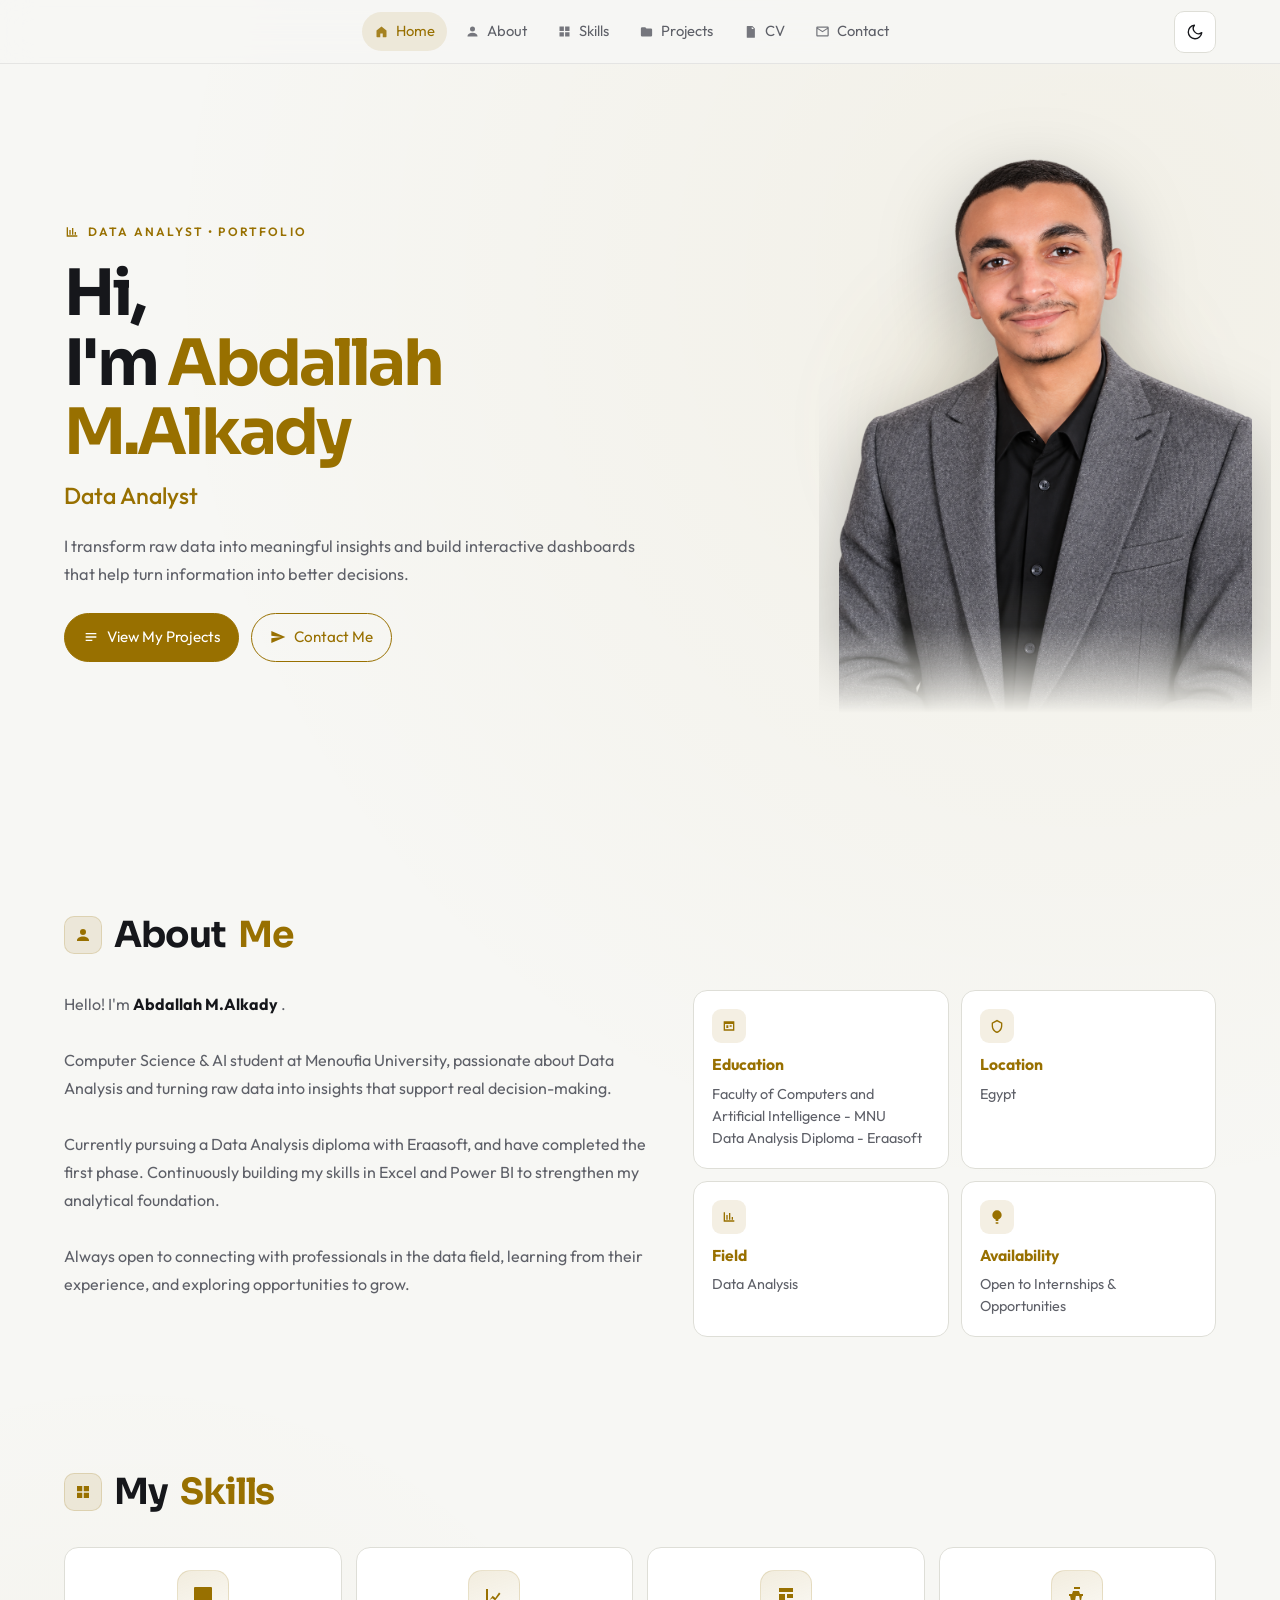
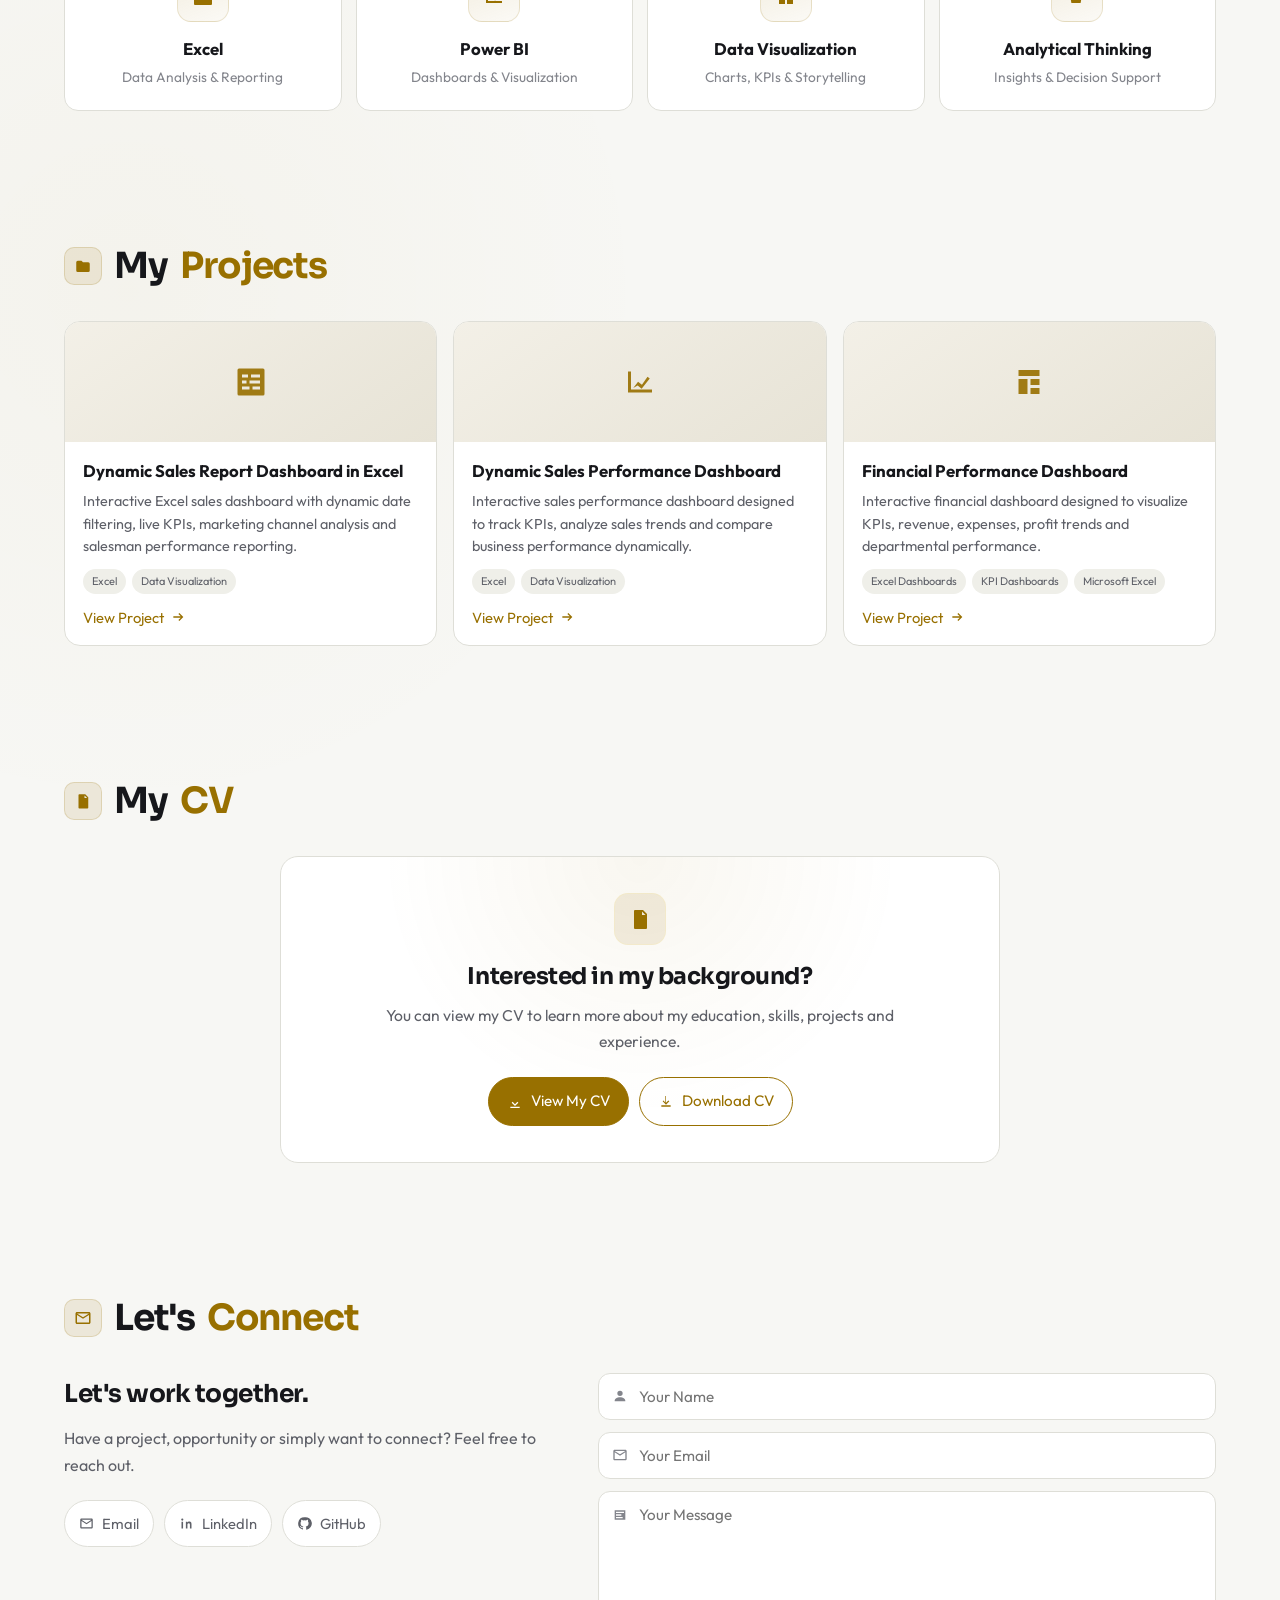
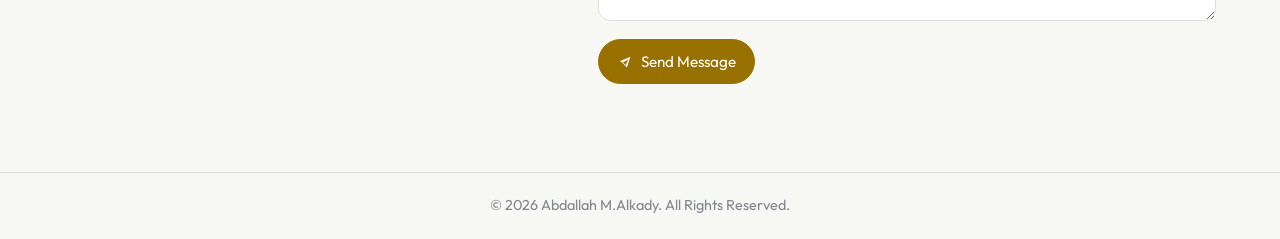
==== commit aeacdab4: "Add files via upload" ====
--- a/index.html
+++ b/index.html
@@ -6,28 +6,26 @@
     <meta name="viewport" content="width=device-width, initial-scale=1.0">
 
     <title>Abdallah M.Alkady | Data Analyst</title>
-
-    <link rel="icon" type="image/png" href="./favicon2.png?v=1">
-    <link rel="apple-touch-icon" href="./favicon.png?v=1">
 
     <meta
         name="description"
         content="Portfolio of Abdallah M.Alkady — Data Analyst specializing in Excel, Power BI, and turning data into decisions."
     >
 
-    <!-- Apply theme before page renders -->
+    <!-- FAVICON -->
+    <link rel="icon" type="image/png" href="./favicon2.png?v=2">
+    <link rel="apple-touch-icon" href="./favicon2.png?v=2">
+
+    <!-- APPLY THEME BEFORE PAGE RENDERS -->
     <script>
         (function () {
 
-            const THEME_KEY =
-                "abdallah-portfolio-theme";
+            const THEME_KEY = "abdallah-portfolio-theme";
 
             try {
 
                 const savedTheme =
-                    localStorage.getItem(
-                        THEME_KEY
-                    );
+                    localStorage.getItem(THEME_KEY);
 
                 const systemPrefersDark =
                     window.matchMedia &&
@@ -45,26 +43,24 @@
                                 : "light"
                         );
 
-                document.documentElement
-                    .setAttribute(
-                        "data-theme",
-                        initialTheme
-                    );
+                document.documentElement.setAttribute(
+                    "data-theme",
+                    initialTheme
+                );
 
             } catch (error) {
 
-                document.documentElement
-                    .setAttribute(
-                        "data-theme",
-                        "dark"
-                    );
+                document.documentElement.setAttribute(
+                    "data-theme",
+                    "dark"
+                );
 
             }
 
         })();
     </script>
 
-
+    <!-- GOOGLE FONTS -->
     <link
         rel="preconnect"
         href="https://fonts.googleapis.com"
@@ -76,9 +72,10 @@
         crossorigin
     >
 
+    <!-- PRELOAD HERO IMAGE -->
     <link
         rel="preload"
-        href="profile.png"
+        href="./photo3.png"
         as="image"
     >
 
@@ -87,9 +84,10 @@
         rel="stylesheet"
     >
 
+    <!-- MAIN CSS -->
     <link
         rel="stylesheet"
-        href="style.css"
+        href="./style.css?v=2"
     >
 
 </head>
@@ -109,11 +107,10 @@
 
         <div class="portfolio-loader-shell">
 
-
             <div class="loader-photo-wrap">
 
                 <img
-                    src="profile.png"
+                    src="./profile.png"
                     alt="Abdallah M.Alkady"
                     class="loader-photo"
                     width="180"
@@ -130,11 +127,9 @@
                     DATA ANALYST • PORTFOLIO
                 </div>
 
-
                 <h1 class="loader-name">
                     Abdallah M.Alkady
                 </h1>
-
 
                 <p
                     class="loader-status"
@@ -163,7 +158,6 @@
                         0%
                     </span>
 
-
                     <span class="loader-message">
                         Turning data into decisions.
                     </span>
@@ -191,17 +185,14 @@
 
         <nav>
 
-<!-- =====================================================
-         LOGO
-    ====================================================== -->
             <a
                 href="#home"
                 class="logo"
                 aria-label="Home"
             ></a>
 
+
             <ul id="navMenu">
-
 
                 <li>
 
@@ -326,24 +317,17 @@
                     title="Switch theme"
                 >
 
-
                     <!-- MOON -->
-
                     <svg
                         class="theme-icon theme-icon-moon"
                         viewBox="0 0 24 24"
                         aria-hidden="true"
                     >
-
-                        <path
-                            d="M21 12.8A9 9 0 1 1 11.2 3 7 7 0 0 0 21 12.8Z"
-                        />
-
+                        <path d="M21 12.8A9 9 0 1 1 11.2 3 7 7 0 0 0 21 12.8Z"/>
                     </svg>
 
 
                     <!-- SUN -->
-
                     <svg
                         class="theme-icon theme-icon-sun"
                         viewBox="0 0 24 24"
@@ -402,12 +386,1039 @@
 
         <section id="home">
 
-    <div class="hero">
-
-        <!-- LEFT SIDE -->
-        <div class="hero-copy">
-
-            <div class="hero-label">
+            <div class="hero">
+
+
+                <!-- LEFT SIDE -->
+
+                <div class="hero-copy">
+
+
+                    <div class="hero-label">
+
+                        <svg
+                            viewBox="0 0 24 24"
+                            aria-hidden="true"
+                        >
+                            <path d="M4 19V5h2v12h14v2H4Zm4-3V9h2v7H8Zm4 0V6h2v10h-2Zm4 0v-4h2v4h-2Z"/>
+                        </svg>
+
+                        DATA ANALYST • PORTFOLIO
+
+                    </div>
+
+
+                    <h1>
+                        Hi,
+                        <br>
+                        I'm
+                        <span>
+                            Abdallah M.Alkady
+                        </span>
+                    </h1>
+
+
+                    <h2>
+                        Data Analyst
+                    </h2>
+
+
+                    <p>
+                        I transform raw data into meaningful insights
+                        and build interactive dashboards that help
+                        turn information into better decisions.
+                    </p>
+
+
+                    <div class="buttons">
+
+                        <a
+                            href="#projects"
+                            class="btn primary"
+                        >
+
+                            <svg
+                                viewBox="0 0 24 24"
+                                aria-hidden="true"
+                            >
+                                <path d="M4 6h16v2H4V6Zm0 5h16v2H4v-2Zm0 5h10v2H4v-2Z"/>
+                            </svg>
+
+                            View My Projects
+
+                        </a>
+
+
+                        <a
+                            href="#contact"
+                            class="btn"
+                        >
+
+                            <svg
+                                viewBox="0 0 24 24"
+                                aria-hidden="true"
+                            >
+                                <path d="M2.01 21 23 12 2.01 3 2 10l15 2-15 2v7Z"/>
+                            </svg>
+
+                            Contact Me
+
+                        </a>
+
+                    </div>
+
+                </div>
+
+
+
+                <!-- RIGHT SIDE -->
+
+                <div class="hero-visual">
+
+                    <div class="hero-photo-glow"></div>
+
+                    <div class="hero-photo-ring"></div>
+
+                    <img
+                        src="./photo3.png"
+                        alt="Abdallah M.Alkady"
+                        class="hero-side-photo"
+                        width="650"
+                        height="760"
+                        fetchpriority="high"
+                    >
+
+                </div>
+
+            </div>
+
+        </section>
+
+
+
+        <!-- =================================================
+             ABOUT
+        ================================================== -->
+
+        <section id="about">
+
+
+            <h2 class="section-title">
+
+                <span
+                    class="section-icon"
+                    aria-hidden="true"
+                >
+
+                    <svg viewBox="0 0 24 24">
+                        <path d="M12 12a4 4 0 1 0-4-4 4 4 0 0 0 4 4Zm0 2c-4.4 0-8 2.2-8 5v1h16v-1c0-2.8-3.6-5-8-5Z"/>
+                    </svg>
+
+                </span>
+
+                About
+                <span>Me</span>
+
+            </h2>
+
+
+            <div class="about-container">
+
+
+                <div>
+
+                    <p class="about-text">
+
+                        Hello! I'm
+                        <strong>
+                            Abdallah M.Alkady
+                        </strong>.
+
+                        <br><br>
+
+                        Computer Science & AI student at Menoufia University,
+                        passionate about Data Analysis and turning raw data
+                        into insights that support real decision-making.
+
+                        <br><br>
+
+                        Currently pursuing a Data Analysis diploma with Eraasoft,
+                        and have completed the first phase. Continuously building
+                        my skills in Excel and Power BI to strengthen my analytical
+                        foundation.
+
+                        <br><br>
+
+                        Always open to connecting with professionals in the data
+                        field, learning from their experience, and exploring
+                        opportunities to grow.
+
+                    </p>
+
+                </div>
+
+
+                <div class="info-box">
+
+
+                    <div class="info">
+
+                        <div
+                            class="info-icon"
+                            aria-hidden="true"
+                        >
+
+                            <svg viewBox="0 0 24 24">
+                                <path d="M4 19V5h16v14H4Zm2-2h12V9H6v8Zm2-6h3v4H8v-4Zm5 0h3v2h-3v-2Z"/>
+                            </svg>
+
+                        </div>
+
+
+                        <h3>
+                            Education
+                        </h3>
+
+
+                        <p>
+                            Faculty of Computers and Artificial Intelligence - MNU
+                            <br>
+                            Data Analysis Diploma - Eraasoft
+                        </p>
+
+                    </div>
+
+
+
+                    <div class="info">
+
+                        <div
+                            class="info-icon"
+                            aria-hidden="true"
+                        >
+
+                            <svg viewBox="0 0 24 24">
+                                <path d="M12 2.5 20 7v4.5c0 5.2-3.4 9.9-8 11-4.6-1.1-8-5.8-8-11V7l8-4.5ZM12 5.1 6 8.3v3.2c0 3.9 2.5 7.5 6 8.6 3.5-1.1 6-4.7 6-8.6V8.3l-6-3.2Z"/>
+                            </svg>
+
+                        </div>
+
+
+                        <h3>
+                            Location
+                        </h3>
+
+                        <p>
+                            Egypt
+                        </p>
+
+                    </div>
+
+
+
+                    <div class="info">
+
+                        <div
+                            class="info-icon"
+                            aria-hidden="true"
+                        >
+
+                            <svg viewBox="0 0 24 24">
+                                <path d="M4 19V5h2v12h14v2H4Zm4-3V9h2v7H8Zm4 0V6h2v10h-2Zm4 0v-4h2v4h-2Z"/>
+                            </svg>
+
+                        </div>
+
+
+                        <h3>
+                            Field
+                        </h3>
+
+                        <p>
+                            Data Analysis
+                        </p>
+
+                    </div>
+
+
+
+                    <div class="info">
+
+                        <div
+                            class="info-icon"
+                            aria-hidden="true"
+                        >
+
+                            <svg viewBox="0 0 24 24">
+                                <path d="M12 2a7 7 0 0 1 7 7c0 3.2-2.1 5.9-5 6.7V18h-4v-2.3c-2.9-.8-5-3.5-5-6.7a7 7 0 0 1 7-7Zm-2 18h4v2h-4v-2Z"/>
+                            </svg>
+
+                        </div>
+
+
+                        <h3>
+                            Availability
+                        </h3>
+
+
+                        <p>
+                            Open to Internships & Opportunities
+                        </p>
+
+                    </div>
+
+                </div>
+
+            </div>
+
+        </section>
+
+
+
+        <!-- =================================================
+             SKILLS
+        ================================================== -->
+
+        <section id="skills">
+
+
+            <h2 class="section-title">
+
+                <span
+                    class="section-icon"
+                    aria-hidden="true"
+                >
+
+                    <svg viewBox="0 0 24 24">
+                        <path d="M4 4h7v7H4V4Zm9 0h7v7h-7V4ZM4 13h7v7H4v-7Zm9 0h7v7h-7v-7Z"/>
+                    </svg>
+
+                </span>
+
+                My
+                <span>Skills</span>
+
+            </h2>
+
+
+            <div class="skills">
+
+
+                <div class="skill">
+
+                    <div
+                        class="skill-icon"
+                        aria-hidden="true"
+                    >
+
+                        <svg viewBox="0 0 24 24">
+                            <path d="M4 3h16a1 1 0 0 1 1 1v16a1 1 0 0 1-1 1H4a1 1 0 0 1-1-1V4a1 1 0 0 1 1-1Zm1 5h14v11H5V8Zm2 2v2h2v-2H7Zm4 0v2h2v-2h-2Zm4 0v2h2v-2h-2ZM7 14v2h2v-2H7Zm4 0v2h2v-2h-2Zm4 0v2h2v-2h-2Z"/>
+                        </svg>
+
+                    </div>
+
+                    <h3>
+                        Excel
+                    </h3>
+
+                    <p>
+                        Data Analysis & Reporting
+                    </p>
+
+                </div>
+
+
+
+                <div class="skill">
+
+                    <div
+                        class="skill-icon"
+                        aria-hidden="true"
+                    >
+
+                        <svg viewBox="0 0 24 24">
+                            <path d="M4 19V5h2v12h14v2H4Zm3.5-3 3.2-4.2 2.6 2.1L17 8.5l1.5 1.2-5.4 6.8-2.7-2.2L7.5 16Z"/>
+                        </svg>
+
+                    </div>
+
+                    <h3>
+                        Power BI
+                    </h3>
+
+                    <p>
+                        Dashboards & Visualization
+                    </p>
+
+                </div>
+
+
+
+                <div class="skill">
+
+                    <div
+                        class="skill-icon"
+                        aria-hidden="true"
+                    >
+
+                        <svg viewBox="0 0 24 24">
+                            <path d="M5 4h14v4H5V4Zm0 6h6v10H5V10Zm8 0h6v4h-6v-4Zm0 6h6v4h-6v-4Z"/>
+                        </svg>
+
+                    </div>
+
+                    <h3>
+                        Data Visualization
+                    </h3>
+
+                    <p>
+                        Charts, KPIs & Storytelling
+                    </p>
+
+                </div>
+
+
+
+                <div class="skill">
+
+                    <div
+                        class="skill-icon"
+                        aria-hidden="true"
+                    >
+
+                        <svg viewBox="0 0 24 24">
+                            <path d="M9 3h6v2H9V3Zm1 4h4l1 3h3v2h-1.1l-1.3 7H6.4L5.1 12H4V10h3l1-3Zm.9 5-.7 4h4.6l-.7-4H10.9Z"/>
+                        </svg>
+
+                    </div>
+
+                    <h3>
+                        Analytical Thinking
+                    </h3>
+
+                    <p>
+                        Insights & Decision Support
+                    </p>
+
+                </div>
+
+            </div>
+
+        </section>
+
+
+
+        <!-- =================================================
+             PROJECTS
+        ================================================== -->
+
+        <section id="projects">
+
+
+            <h2 class="section-title">
+
+                <span
+                    class="section-icon"
+                    aria-hidden="true"
+                >
+
+                    <svg viewBox="0 0 24 24">
+                        <path d="M3 7a2 2 0 0 1 2-2h5l2 2h7a2 2 0 0 1 2 2v9a2 2 0 0 1-2 2H5a2 2 0 0 1-2-2V7Z"/>
+                    </svg>
+
+                </span>
+
+                My
+                <span>Projects</span>
+
+            </h2>
+
+
+            <div class="projects">
+
+
+                <!-- PROJECT 1 -->
+
+                <div class="project">
+
+                    <div class="project-image">
+
+                        <svg
+                            viewBox="0 0 24 24"
+                            aria-hidden="true"
+                        >
+                            <path d="M4 3h16a1 1 0 0 1 1 1v16a1 1 0 0 1-1 1H4a1 1 0 0 1-1-1V4a1 1 0 0 1 1-1Zm2 4v2h4V7H6Zm6 0v2h6V7h-6ZM6 11v2h3v-2H6Zm5 0v2h7v-2h-7ZM6 15v2h5v-2H6Zm7 0v2h5v-2h-5Z"/>
+                        </svg>
+
+                    </div>
+
+
+                    <div class="project-content">
+
+                        <h3>
+                            Dynamic Sales Report Dashboard in Excel
+                        </h3>
+
+
+                        <p>
+                            Interactive Excel sales dashboard with
+                            dynamic date filtering, live KPIs,
+                            marketing channel analysis and salesman
+                            performance reporting.
+                        </p>
+
+
+                        <div class="tags">
+
+                            <span class="tag">
+                                Excel
+                            </span>
+
+                            <span class="tag">
+                                Data Visualization
+                            </span>
+
+                        </div>
+
+
+                        <button
+                            type="button"
+                            class="project-link"
+                            data-project="financial"
+                        >
+
+                            View Project
+
+                            <svg
+                                viewBox="0 0 24 24"
+                                aria-hidden="true"
+                            >
+                                <path d="M5 11h11.2l-3.6-3.6L14 6l6 6-6 6-1.4-1.4 3.6-3.6H5v-2Z"/>
+                            </svg>
+
+                        </button>
+
+                    </div>
+
+                </div>
+
+
+
+                <!-- PROJECT 2 -->
+
+                <div class="project">
+
+                    <div class="project-image">
+
+                        <svg
+                            viewBox="0 0 24 24"
+                            aria-hidden="true"
+                        >
+                            <path d="M4 19V5h2v12h14v2H4Zm3.5-3 3.2-4.2 2.6 2.1L17 8.5l1.5 1.2-5.4 6.8-2.7-2.2L7.5 16Z"/>
+                        </svg>
+
+                    </div>
+
+
+                    <div class="project-content">
+
+                        <h3>
+                            Dynamic Sales Performance Dashboard
+                        </h3>
+
+
+                        <p>
+                            Interactive sales performance dashboard
+                            designed to track KPIs, analyze sales trends
+                            and compare business performance dynamically.
+                        </p>
+
+
+                        <div class="tags">
+
+                            <span class="tag">
+                                Excel
+                            </span>
+
+                            <span class="tag">
+                                Data Visualization
+                            </span>
+
+                        </div>
+
+
+                        <button
+                            type="button"
+                            class="project-link"
+                            data-project="sales"
+                        >
+
+                            View Project
+
+                            <svg
+                                viewBox="0 0 24 24"
+                                aria-hidden="true"
+                            >
+                                <path d="M5 11h11.2l-3.6-3.6L14 6l6 6-6 6-1.4-1.4 3.6-3.6H5v-2Z"/>
+                            </svg>
+
+                        </button>
+
+                    </div>
+
+                </div>
+
+
+
+                <!-- PROJECT 3 -->
+
+                <div class="project">
+
+                    <div class="project-image">
+
+                        <svg
+                            viewBox="0 0 24 24"
+                            aria-hidden="true"
+                        >
+                            <path d="M5 4h14v4H5V4Zm0 6h6v10H5V10Zm8 0h6v4h-6v-4Zm0 6h6v4h-6v-4Z"/>
+                        </svg>
+
+                    </div>
+
+
+                    <div class="project-content">
+
+                        <h3>
+                            Financial Performance Dashboard
+                        </h3>
+
+
+                        <p>
+                            Interactive financial dashboard designed to
+                            visualize KPIs, revenue, expenses, profit trends
+                            and departmental performance.
+                        </p>
+
+
+                        <div class="tags">
+
+                            <span class="tag">
+                                Excel Dashboards
+                            </span>
+
+                            <span class="tag">
+                                KPI Dashboards
+                            </span>
+
+                            <span class="tag">
+                                Microsoft Excel
+                            </span>
+
+                        </div>
+
+
+                        <button
+                            type="button"
+                            class="project-link"
+                            data-project="analysis"
+                        >
+
+                            View Project
+
+                            <svg
+                                viewBox="0 0 24 24"
+                                aria-hidden="true"
+                            >
+                                <path d="M5 11h11.2l-3.6-3.6L14 6l6 6-6 6-1.4-1.4 3.6-3.6H5v-2Z"/>
+                            </svg>
+
+                        </button>
+
+                    </div>
+
+                </div>
+
+            </div>
+
+        </section>
+
+
+
+        <!-- =================================================
+             CV
+        ================================================== -->
+
+        <section id="cv">
+
+
+            <h2 class="section-title">
+
+                <span
+                    class="section-icon"
+                    aria-hidden="true"
+                >
+
+                    <svg viewBox="0 0 24 24">
+                        <path d="M7 3h8l4 4v14a1 1 0 0 1-1 1H7a1 1 0 0 1-1-1V4a1 1 0 0 1 1-1Zm7 1.5V8h3.5L14 4.5ZM8 12h8v1.5H8V12Zm0 3.5h8V17H8v-1.5Zm0-7h4V10H8V8.5Z"/>
+                    </svg>
+
+                </span>
+
+                My
+                <span>CV</span>
+
+            </h2>
+
+
+            <div class="cv-box">
+
+                <div
+                    class="cv-icon"
+                    aria-hidden="true"
+                >
+
+                    <svg viewBox="0 0 24 24">
+                        <path d="M7 3h8l4 4v14a1 1 0 0 1-1 1H7a1 1 0 0 1-1-1V4a1 1 0 0 1 1-1Zm7 1.5V8h3.5L14 4.5ZM8 12h8v1.5H8V12Zm0 3.5h8V17H8v-1.5Z"/>
+                    </svg>
+
+                </div>
+
+
+                <h2>
+                    Interested in my background?
+                </h2>
+
+
+                <p>
+                    You can view my CV to learn more about
+                    my education, skills, projects and
+                    experience.
+                </p>
+
+
+                <div class="cv-buttons">
+
+                    <a
+                        href="./my%20cv/Abdallah_M_Alkkady_CV.pdf"
+                        target="_blank"
+                        rel="noopener noreferrer"
+                        class="btn primary"
+                    >
+
+                        <svg
+                            viewBox="0 0 24 24"
+                            aria-hidden="true"
+                        >
+                            <path d="M12 5v10.2l3.6-3.6L17 13l-5 5-5-5 1.4-1.4 3.6 3.6V5h2ZM5 19h14v2H5v-2Z"/>
+                        </svg>
+
+                        View My CV
+
+                    </a>
+
+
+                    <a
+                        href="./my%20cv/Abdallah_M_Alkkady_CV.pdf"
+                        download
+                        class="btn"
+                    >
+
+                        <svg
+                            viewBox="0 0 24 24"
+                            aria-hidden="true"
+                        >
+                            <path d="M12 3v10.2l3.6-3.6L17 11l-5 5-5-5 1.4-1.4L11 13.2V3h1Zm-7 14h14v2H5v-2Z"/>
+                        </svg>
+
+                        Download CV
+
+                    </a>
+
+                </div>
+
+            </div>
+
+        </section>
+
+
+
+        <!-- =================================================
+             CONTACT
+        ================================================== -->
+
+        <section id="contact">
+
+
+            <h2 class="section-title">
+
+                <span
+                    class="section-icon"
+                    aria-hidden="true"
+                >
+
+                    <svg viewBox="0 0 24 24">
+                        <path d="M22 6c0-1.1-.9-2-2-2H4c-1.1 0-2 .9-2 2v12c0 1.1.9 2 2 2h16c1.1 0 2-.9 2-2V6Zm-2 0-8 5-8-5h16Zm0 12H4V8l8 5 8-5v10Z"/>
+                    </svg>
+
+                </span>
+
+                Let's
+                <span>Connect</span>
+
+            </h2>
+
+
+            <div class="contact-container">
+
+
+                <div class="contact-info">
+
+                    <h2>
+                        Let's work together.
+                    </h2>
+
+
+                    <p>
+                        Have a project, opportunity or
+                        simply want to connect?
+
+                        Feel free to reach out.
+                    </p>
+
+
+                    <div class="social-links">
+
+
+                        <!-- EMAIL -->
+
+                        <a href="mailto:abd987yu@gmail.com">
+
+                            <svg
+                                viewBox="0 0 24 24"
+                                aria-hidden="true"
+                            >
+                                <path d="M22 6c0-1.1-.9-2-2-2H4c-1.1 0-2 .9-2 2v12c0 1.1.9 2 2 2h16c1.1 0 2-.9 2-2V6Zm-2 0-8 5-8-5h16Zm0 12H4V8l8 5 8-5v10Z"/>
+                            </svg>
+
+                            Email
+
+                        </a>
+
+
+
+                        <!-- LINKEDIN -->
+
+                        <a
+                            href="https://www.linkedin.com/in/abdallah15m/"
+                            target="_blank"
+                            rel="noopener noreferrer"
+                        >
+
+                            <svg
+                                viewBox="0 0 24 24"
+                                aria-hidden="true"
+                            >
+                                <path d="M6.5 9H4V20h2.5V9ZM5.25 4A1.75 1.75 0 1 0 5.26 7.5 1.75 1.75 0 0 0 5.25 4ZM20 20h-2.5v-5.6c0-1.8-.7-2.7-2-2.7-1.1 0-1.7.7-2 1.4V20H11V9h2.4v1.5c.5-.9 1.6-1.8 3.4-1.8 2.4 0 3.2 1.6 3.2 4.4V20Z"/>
+                            </svg>
+
+                            LinkedIn
+
+                        </a>
+
+
+
+                        <!-- GITHUB -->
+
+                        <a
+                            href="https://github.com/Abdallah15M"
+                            target="_blank"
+                            rel="noopener noreferrer"
+                        >
+
+                            <svg
+                                viewBox="0 0 24 24"
+                                aria-hidden="true"
+                            >
+                                <path d="M12 2a10 10 0 0 0-3.2 19.5c.5.1.7-.2.7-.5v-1.7c-2.8.6-3.4-1.2-3.4-1.2-.4-1.1-1-1.4-1-1.4-.9-.6.1-.6.1-.6 1 .1 1.5 1 1.5 1 .9 1.5 2.3 1.1 2.9.8.1-.6.3-1.1.6-1.3-2.2-.3-4.5-1.1-4.5-5a3.9 3.9 0 0 1 1-2.7 3.6 3.6 0 0 1 .1-2.7s.8-.3 2.8 1a9.5 9.5 0 0 1 5 0c2-1.3 2.8-1 2.8-1a3.6 3.6 0 0 1 .1 2.7 3.9 3.9 0 0 1 1 2.7c0 3.9-2.3 4.7-4.5 5 .4.3.7.9.7 1.9v2.8c0 .3.2.6.7.5A10 10 0 0 0 12 2Z"/>
+                            </svg>
+
+                            GitHub
+
+                        </a>
+
+                    </div>
+
+                </div>
+
+
+
+                <form
+                    class="contact-form"
+                    id="contactForm"
+                >
+
+
+                    <label class="field">
+
+                        <span
+                            class="field-icon"
+                            aria-hidden="true"
+                        >
+
+                            <svg viewBox="0 0 24 24">
+                                <path d="M12 12a4 4 0 1 0-4-4 4 4 0 0 0 4 4Zm0 2c-4.4 0-8 2.2-8 5v1h16v-1c0-2.8-3.6-5-8-5Z"/>
+                            </svg>
+
+                        </span>
+
+
+                        <input
+                            type="text"
+                            id="name"
+                            name="name"
+                            placeholder="Your Name"
+                            required
+                        >
+
+                    </label>
+
+
+
+                    <label class="field">
+
+                        <span
+                            class="field-icon"
+                            aria-hidden="true"
+                        >
+
+                            <svg viewBox="0 0 24 24">
+                                <path d="M22 6c0-1.1-.9-2-2-2H4c-1.1 0-2 .9-2 2v12c0 1.1.9 2 2 2h16c1.1 0 2-.9 2-2V6Zm-2 0-8 5-8-5h16Zm0 12H4V8l8 5 8-5v10Z"/>
+                            </svg>
+
+                        </span>
+
+
+                        <input
+                            type="email"
+                            id="email"
+                            name="email"
+                            placeholder="Your Email"
+                            required
+                        >
+
+                    </label>
+
+
+
+                    <label class="field field-textarea">
+
+                        <span
+                            class="field-icon"
+                            aria-hidden="true"
+                        >
+
+                            <svg viewBox="0 0 24 24">
+                                <path d="M4 5h16v14H4V5Zm2 2v2h12V7H6Zm0 4v2h8v-2H6Zm0 4v2h10v-2H6Z"/>
+                            </svg>
+
+                        </span>
+
+
+                        <textarea
+                            id="message"
+                            name="message"
+                            placeholder="Your Message"
+                            required
+                        ></textarea>
+
+                    </label>
+
+
+
+                    <div class="contact-submit-area">
+
+                        <button
+                            type="submit"
+                            class="btn primary"
+                            id="sendBtn"
+                        >
+
+                            <svg
+                                viewBox="0 0 24 24"
+                                aria-hidden="true"
+                            >
+                                <path d="M3.4 11.2 20 4l-5.3 16.6-3.4-5.8-5.8-3.6Zm4.3 2.3 2.7 1.7 1.6 2.7L17.2 8.4 7.7 13.5Z"/>
+                            </svg>
+
+                            <span id="sendBtnText">
+                                Send Message
+                            </span>
+
+                        </button>
+
+
+                        <div
+                            class="form-status"
+                            id="formStatus"
+                            role="status"
+                            aria-live="polite"
+                        ></div>
+
+                    </div>
+
+                </form>
+
+            </div>
+
+        </section>
+
+
+
+        <!-- =================================================
+             FOOTER
+        ================================================== -->
+
+        <footer>
+            © 2026 Abdallah M.Alkady. All Rights Reserved.
+        </footer>
+
+
+    </div>
+
+
+
+    <!-- =====================================================
+         PROJECT DETAILS PAGE
+    ====================================================== -->
+
+    <div
+        id="projectDetailsPage"
+        aria-hidden="true"
+    >
+
+
+        <div class="project-details-topbar">
+
+
+            <button
+                type="button"
+                id="backToProjects"
+                class="back-project-btn"
+            >
+
+                <svg
+                    viewBox="0 0 24 24"
+                    aria-hidden="true"
+                >
+                    <path d="M14.5 6 8.5 12l6 6 1.4-1.4L11.3 12l4.6-4.6L14.5 6Z"/>
+                </svg>
+
+                Back to Projects
+
+            </button>
+
+
+            <div class="project-details-brand">
 
                 <svg
                     viewBox="0 0 24 24"
@@ -416,1059 +1427,6 @@
                     <path d="M4 19V5h2v12h14v2H4Zm4-3V9h2v7H8Zm4 0V6h2v10h-2Zm4 0v-4h2v4h-2Z"/>
                 </svg>
 
-                DATA ANALYST • PORTFOLIO
-
-            </div>
-
-
-            <h1>
-                Hi,
-                <br>
-                I'm
-                <span>
-                    Abdallah M.Alkady
-                </span>
-            </h1>
-
-
-            <h2>
-                Data Analyst
-            </h2>
-
-
-            <p>
-                I transform raw data into meaningful insights
-                and build interactive dashboards that help
-                turn information into better decisions.
-            </p>
-
-
-            <div class="buttons">
-
-                <a
-                    href="#projects"
-                    class="btn primary"
-                >
-
-                    <svg
-                        viewBox="0 0 24 24"
-                        aria-hidden="true"
-                    >
-                        <path d="M4 6h16v2H4V6Zm0 5h16v2H4v-2Zm0 5h10v2H4v-2Z"/>
-                    </svg>
-
-                    View My Projects
-
-                </a>
-
-
-                <a
-                    href="#contact"
-                    class="btn"
-                >
-
-                    <svg
-                        viewBox="0 0 24 24"
-                        aria-hidden="true"
-                    >
-                        <path d="M2.01 21 23 12 2.01 3 2 10l15 2-15 2v7Z"/>
-                    </svg>
-
-                    Contact Me
-
-                </a>
-
-            </div>
-
-        </div>
-
-
-        <!-- RIGHT SIDE -->
-        <div class="hero-visual">
-
-            <div class="hero-photo-glow"></div>
-
-            <div class="hero-photo-ring"></div>
-
-            <img
-                src="photo3.png"
-                alt="Abdallah M.Alkady"
-                class="hero-side-photo"
-                width="650"
-                height="760"
-                fetchpriority="high"
-            >
-
-        </div>
-
-    </div>
-
-</section>
-
-
-        <!-- =================================================
-             ABOUT
-        ================================================== -->
-
-        <section id="about">
-
-
-            <h2 class="section-title">
-
-
-                <span
-                    class="section-icon"
-                    aria-hidden="true"
-                >
-
-                    <svg viewBox="0 0 24 24">
-                        <path d="M12 12a4 4 0 1 0-4-4 4 4 0 0 0 4 4Zm0 2c-4.4 0-8 2.2-8 5v1h16v-1c0-2.8-3.6-5-8-5Z"/>
-                    </svg>
-
-                </span>
-
-
-                About
-                <span>Me</span>
-
-            </h2>
-
-
-            <div class="about-container">
-
-
-                <div>
-
-                    <p class="about-text">
-
-                        Hello! I'm
-                        <strong>
-                            Abdallah M.Alkady
-                        </strong>.
-
-                        <br><br>
-
-                        Computer Science & AI student at Menoufia University,
-                        passionate about Data Analysis and turning raw data
-                        into insights that support real decision-making.
-
-                        <br><br>
-
-                        Currently pursuing a Data Analysis diploma with Eraasoft,
-                        and have completed the first phase. Continuously building
-                        my skills in Excel and Power BI to strengthen my analytical
-                        foundation.
-
-                        <br><br>
-
-                        Always open to connecting with professionals in the data
-                        field, learning from their experience, and exploring
-                        opportunities to grow.
-
-                    </p>
-
-                </div>
-
-
-                <div class="info-box">
-
-
-                    <div class="info">
-
-
-                        <div
-                            class="info-icon"
-                            aria-hidden="true"
-                        >
-
-                            <svg viewBox="0 0 24 24">
-                                <path d="M4 19V5h16v14H4Zm2-2h12V9H6v8Zm2-6h3v4H8v-4Zm5 0h3v2h-3v-2Z"/>
-                            </svg>
-
-                        </div>
-
-
-                        <h3>
-                            Education
-                        </h3>
-
-
-                        <p>
-
-                            Faculty of Computers and Artificial Intelligence - MNU
-
-                            <br>
-
-                            Data Analysis Diploma - Eraasoft
-
-                        </p>
-
-                    </div>
-
-
-                    <div class="info">
-
-
-                        <div
-                            class="info-icon"
-                            aria-hidden="true"
-                        >
-
-                            <svg viewBox="0 0 24 24">
-                                <path d="M12 2.5 20 7v4.5c0 5.2-3.4 9.9-8 11-4.6-1.1-8-5.8-8-11V7l8-4.5ZM12 5.1 6 8.3v3.2c0 3.9 2.5 7.5 6 8.6 3.5-1.1 6-4.7 6-8.6V8.3l-6-3.2Z"/>
-                            </svg>
-
-                        </div>
-
-
-                        <h3>
-                            Location
-                        </h3>
-
-                        <p>
-                            Egypt
-                        </p>
-
-                    </div>
-
-
-                    <div class="info">
-
-
-                        <div
-                            class="info-icon"
-                            aria-hidden="true"
-                        >
-
-                            <svg viewBox="0 0 24 24">
-                                <path d="M4 19V5h2v12h14v2H4Zm4-3V9h2v7H8Zm4 0V6h2v10h-2Zm4 0v-4h2v4h-2Z"/>
-                            </svg>
-
-                        </div>
-
-
-                        <h3>
-                            Field
-                        </h3>
-
-                        <p>
-                            Data Analysis
-                        </p>
-
-                    </div>
-
-
-                    <div class="info">
-
-
-                        <div
-                            class="info-icon"
-                            aria-hidden="true"
-                        >
-
-                            <svg viewBox="0 0 24 24">
-                                <path d="M12 2a7 7 0 0 1 7 7c0 3.2-2.1 5.9-5 6.7V18h-4v-2.3c-2.9-.8-5-3.5-5-6.7a7 7 0 0 1 7-7Zm-2 18h4v2h-4v-2Z"/>
-                            </svg>
-
-                        </div>
-
-
-                        <h3>
-                            Availability
-                        </h3>
-
-
-                        <p>
-                            Open to Internships & Opportunities
-                        </p>
-
-                    </div>
-
-                </div>
-
-            </div>
-
-        </section>
-
-
-
-        <!-- =================================================
-             SKILLS
-        ================================================== -->
-
-        <section id="skills">
-
-
-            <h2 class="section-title">
-
-                <span
-                    class="section-icon"
-                    aria-hidden="true"
-                >
-
-                    <svg viewBox="0 0 24 24">
-                        <path d="M4 4h7v7H4V4Zm9 0h7v7h-7V4ZM4 13h7v7H4v-7Zm9 0h7v7h-7v-7Z"/>
-                    </svg>
-
-                </span>
-
-                My
-                <span>Skills</span>
-
-            </h2>
-
-
-            <div class="skills">
-
-
-                <div class="skill">
-
-
-                    <div
-                        class="skill-icon"
-                        aria-hidden="true"
-                    >
-
-                        <svg viewBox="0 0 24 24">
-                            <path d="M4 3h16a1 1 0 0 1 1 1v16a1 1 0 0 1-1 1H4a1 1 0 0 1-1-1V4a1 1 0 0 1 1-1Zm1 5h14v11H5V8Zm2 2v2h2v-2H7Zm4 0v2h2v-2h-2Zm4 0v2h2v-2h-2ZM7 14v2h2v-2H7Zm4 0v2h2v-2h-2Zm4 0v2h2v-2h-2Z"/>
-                        </svg>
-
-                    </div>
-
-
-                    <h3>
-                        Excel
-                    </h3>
-
-
-                    <p>
-                        Data Analysis & Reporting
-                    </p>
-
-                </div>
-
-
-                <div class="skill">
-
-
-                    <div
-                        class="skill-icon"
-                        aria-hidden="true"
-                    >
-
-                        <svg viewBox="0 0 24 24">
-                            <path d="M4 19V5h2v12h14v2H4Zm3.5-3 3.2-4.2 2.6 2.1L17 8.5l1.5 1.2-5.4 6.8-2.7-2.2L7.5 16Z"/>
-                        </svg>
-
-                    </div>
-
-
-                    <h3>
-                        Power BI
-                    </h3>
-
-
-                    <p>
-                        Dashboards & Visualization
-                    </p>
-
-                </div>
-
-
-                <div class="skill">
-
-
-                    <div
-                        class="skill-icon"
-                        aria-hidden="true"
-                    >
-
-                        <svg viewBox="0 0 24 24">
-                            <path d="M5 4h14v4H5V4Zm0 6h6v10H5V10Zm8 0h6v4h-6v-4Zm0 6h6v4h-6v-4Z"/>
-                        </svg>
-
-                    </div>
-
-
-                    <h3>
-                        Data Visualization
-                    </h3>
-
-
-                    <p>
-                        Charts, KPIs & Storytelling
-                    </p>
-
-                </div>
-
-
-                <div class="skill">
-
-
-                    <div
-                        class="skill-icon"
-                        aria-hidden="true"
-                    >
-
-                        <svg viewBox="0 0 24 24">
-                            <path d="M9 3h6v2H9V3Zm1 4h4l1 3h3v2h-1.1l-1.3 7H6.4L5.1 12H4V10h3l1-3Zm.9 5-.7 4h4.6l-.7-4H10.9Z"/>
-                        </svg>
-
-                    </div>
-
-
-                    <h3>
-                        Analytical Thinking
-                    </h3>
-
-
-                    <p>
-                        Insights & Decision Support
-                    </p>
-
-                </div>
-
-            </div>
-
-        </section>
-
-
-
-        <!-- =================================================
-             PROJECTS
-        ================================================== -->
-
-        <section id="projects">
-
-
-            <h2 class="section-title">
-
-
-                <span
-                    class="section-icon"
-                    aria-hidden="true"
-                >
-
-                    <svg viewBox="0 0 24 24">
-                        <path d="M3 7a2 2 0 0 1 2-2h5l2 2h7a2 2 0 0 1 2 2v9a2 2 0 0 1-2 2H5a2 2 0 0 1-2-2V7Z"/>
-                    </svg>
-
-                </span>
-
-
-                My
-                <span>Projects</span>
-
-            </h2>
-
-
-            <div class="projects">
-
-
-                <!-- PROJECT 1 -->
-
-                <div class="project">
-
-
-                    <div class="project-image">
-
-                        <svg
-                            viewBox="0 0 24 24"
-                            aria-hidden="true"
-                        >
-                            <path d="M4 3h16a1 1 0 0 1 1 1v16a1 1 0 0 1-1 1H4a1 1 0 0 1-1-1V4a1 1 0 0 1 1-1Zm2 4v2h4V7H6Zm6 0v2h6V7h-6ZM6 11v2h3v-2H6Zm5 0v2h7v-2h-7ZM6 15v2h5v-2H6Zm7 0v2h5v-2h-5Z"/>
-                        </svg>
-
-                    </div>
-
-
-                    <div class="project-content">
-
-
-                        <h3>
-                            Dynamic Sales Report Dashboard in Excel
-                        </h3>
-
-
-                        <p>
-
-                            Interactive Excel sales dashboard with
-                            dynamic date filtering, live KPIs,
-                            marketing channel analysis and salesman
-                            performance reporting.
-
-                        </p>
-
-
-                        <div class="tags">
-
-                            <span class="tag">
-                                Excel
-                            </span>
-
-                            <span class="tag">
-                                Data Visualization
-                            </span>
-
-                        </div>
-
-
-                        <button
-                            type="button"
-                            class="project-link"
-                            data-project="financial"
-                        >
-
-                            View Project
-
-                            <svg
-                                viewBox="0 0 24 24"
-                                aria-hidden="true"
-                            >
-                                <path d="M5 11h11.2l-3.6-3.6L14 6l6 6-6 6-1.4-1.4 3.6-3.6H5v-2Z"/>
-                            </svg>
-
-                        </button>
-
-                    </div>
-
-                </div>
-
-
-
-                <!-- PROJECT 2 -->
-
-                <div class="project">
-
-
-                    <div class="project-image">
-
-                        <svg
-                            viewBox="0 0 24 24"
-                            aria-hidden="true"
-                        >
-                            <path d="M4 19V5h2v12h14v2H4Zm3.5-3 3.2-4.2 2.6 2.1L17 8.5l1.5 1.2-5.4 6.8-2.7-2.2L7.5 16Z"/>
-                        </svg>
-
-                    </div>
-
-
-                    <div class="project-content">
-
-
-                        <h3>
-                            Dynamic Sales Performance Dashboard
-                        </h3>
-
-
-                        <p>
-
-                            Interactive sales performance dashboard
-                            designed to track KPIs, analyze sales trends
-                            and compare business performance dynamically.
-
-                        </p>
-
-
-                        <div class="tags">
-
-                            <span class="tag">
-                                Excel
-                            </span>
-
-                            <span class="tag">
-                                Data Visualization
-                            </span>
-
-                        </div>
-
-
-                        <button
-                            type="button"
-                            class="project-link"
-                            data-project="sales"
-                        >
-
-                            View Project
-
-                            <svg
-                                viewBox="0 0 24 24"
-                                aria-hidden="true"
-                            >
-                                <path d="M5 11h11.2l-3.6-3.6L14 6l6 6-6 6-1.4-1.4 3.6-3.6H5v-2Z"/>
-                            </svg>
-
-                        </button>
-
-                    </div>
-
-                </div>
-
-
-
-                <!-- PROJECT 3 -->
-
-                <div class="project">
-
-
-                    <div class="project-image">
-
-                        <svg
-                            viewBox="0 0 24 24"
-                            aria-hidden="true"
-                        >
-                            <path d="M5 4h14v4H5V4Zm0 6h6v10H5V10Zm8 0h6v4h-6v-4Zm0 6h6v4h-6v-4Z"/>
-                        </svg>
-
-                    </div>
-
-
-                    <div class="project-content">
-
-
-                        <h3>
-                            Financial Performance Dashboard
-                        </h3>
-
-
-                        <p>
-
-                            Interactive financial dashboard designed to
-                            visualize KPIs, revenue, expenses, profit trends
-                            and departmental performance.
-
-                        </p>
-
-
-                        <div class="tags">
-
-                            <span class="tag">
-                                Excel Dashboards
-                            </span>
-
-                            <span class="tag">
-                                KPI Dashboards
-                            </span>
-
-                            <span class="tag">
-                                Microsoft Excel
-                            </span>
-
-                        </div>
-
-
-                        <button
-                            type="button"
-                            class="project-link"
-                            data-project="analysis"
-                        >
-
-                            View Project
-
-                            <svg
-                                viewBox="0 0 24 24"
-                                aria-hidden="true"
-                            >
-                                <path d="M5 11h11.2l-3.6-3.6L14 6l6 6-6 6-1.4-1.4 3.6-3.6H5v-2Z"/>
-                            </svg>
-
-                        </button>
-
-                    </div>
-
-                </div>
-
-            </div>
-
-        </section>
-
-
-
-        <!-- =================================================
-             CV
-        ================================================== -->
-
-        <section id="cv">
-
-
-            <h2 class="section-title">
-
-
-                <span
-                    class="section-icon"
-                    aria-hidden="true"
-                >
-
-                    <svg viewBox="0 0 24 24">
-                        <path d="M7 3h8l4 4v14a1 1 0 0 1-1 1H7a1 1 0 0 1-1-1V4a1 1 0 0 1 1-1Zm7 1.5V8h3.5L14 4.5ZM8 12h8v1.5H8V12Zm0 3.5h8V17H8v-1.5Zm0-7h4V10H8V8.5Z"/>
-                    </svg>
-
-                </span>
-
-
-                My
-                <span>CV</span>
-
-            </h2>
-
-
-            <div class="cv-box">
-
-
-                <div
-                    class="cv-icon"
-                    aria-hidden="true"
-                >
-
-                    <svg viewBox="0 0 24 24">
-                        <path d="M7 3h8l4 4v14a1 1 0 0 1-1 1H7a1 1 0 0 1-1-1V4a1 1 0 0 1 1-1Zm7 1.5V8h3.5L14 4.5ZM8 12h8v1.5H8V12Zm0 3.5h8V17H8v-1.5Z"/>
-                    </svg>
-
-                </div>
-
-
-                <h2>
-                    Interested in my background?
-                </h2>
-
-
-                <p>
-
-                    You can view my CV to learn more about
-                    my education, skills, projects and
-                    experience.
-
-                </p>
-
-
-                <div class="cv-buttons">
-
-
-                    <a
-                        href="my%20cv/Abdallah_M_Alkkady_CV.pdf"
-                        target="_blank"
-                        class="btn primary"
-                    >
-
-                        <svg
-                            viewBox="0 0 24 24"
-                            aria-hidden="true"
-                        >
-                            <path d="M12 5v10.2l3.6-3.6L17 13l-5 5-5-5 1.4-1.4 3.6 3.6V5h2ZM5 19h14v2H5v-2Z"/>
-                        </svg>
-
-                        View My CV
-
-                    </a>
-
-
-                    <a
-                        href="my%20cv/Abdallah_M_Alkkady_CV.pdf"
-                        download
-                        class="btn"
-                    >
-
-                        <svg
-                            viewBox="0 0 24 24"
-                            aria-hidden="true"
-                        >
-                            <path d="M12 3v10.2l3.6-3.6L17 11l-5 5-5-5 1.4-1.4L11 13.2V3h1Zm-7 14h14v2H5v-2Z"/>
-                        </svg>
-
-                        Download CV
-
-                    </a>
-
-                </div>
-
-            </div>
-
-        </section>
-
-
-
-        <!-- =================================================
-             CONTACT
-        ================================================== -->
-
-        <section id="contact">
-
-
-            <h2 class="section-title">
-
-
-                <span
-                    class="section-icon"
-                    aria-hidden="true"
-                >
-
-                    <svg viewBox="0 0 24 24">
-                        <path d="M22 6c0-1.1-.9-2-2-2H4c-1.1 0-2 .9-2 2v12c0 1.1.9 2 2 2h16c1.1 0 2-.9 2-2V6Zm-2 0-8 5-8-5h16Zm0 12H4V8l8 5 8-5v10Z"/>
-                    </svg>
-
-                </span>
-
-
-                Let's
-                <span>Connect</span>
-
-            </h2>
-
-
-            <div class="contact-container">
-
-
-                <div class="contact-info">
-
-
-                    <h2>
-                        Let's work together.
-                    </h2>
-
-
-                    <p>
-
-                        Have a project, opportunity or
-                        simply want to connect?
-
-                        Feel free to reach out.
-
-                    </p>
-
-
-                    <div class="social-links">
-
-
-                        <a href="mailto:abd987yu@gmail.com">
-
-                            <svg
-                                viewBox="0 0 24 24"
-                                aria-hidden="true"
-                            >
-                                <path d="M22 6c0-1.1-.9-2-2-2H4c-1.1 0-2 .9-2 2v12c0 1.1.9 2 2 2h16c1.1 0 2-.9 2-2V6Zm-2 0-8 5-8-5h16Zm0 12H4V8l8 5 8-5v10Z"/>
-                            </svg>
-
-                            Email
-
-                        </a>
-
-
-                        <a
-                            href="https://www.linkedin.com/in/abdallah15m/"
-                            target="_blank"
-                            rel="noopener noreferrer"
-                        >
-
-                            <svg
-                                viewBox="0 0 24 24"
-                                aria-hidden="true"
-                            >
-                                <path d="M6.5 9H4V20h2.5V9ZM5.25 4A1.75 1.75 0 1 0 5.26 7.5 1.75 1.75 0 0 0 5.25 4ZM20 20h-2.5v-5.6c0-1.8-.7-2.7-2-2.7-1.1 0-1.7.7-2 1.4V20H11V9h2.4v1.5c.5-.9 1.6-1.8 3.4-1.8 2.4 0 3.2 1.6 3.2 4.4V20Z"/>
-                            </svg>
-
-                            LinkedIn
-
-                        </a>
-
-
-                        <a
-                            href="https://github.com/Abdallah15M"
-                            target="_blank"
-                            rel="noopener noreferrer"
-                        >
-
-                            <svg
-                                viewBox="0 0 24 24"
-                                aria-hidden="true"
-                            >
-                                <path d="M12 2a10 10 0 0 0-3.2 19.5c.5.1.7-.2.7-.5v-1.7c-2.8.6-3.4-1.2-3.4-1.2-.4-1.1-1-1.4-1-1.4-.9-.6.1-.6.1-.6 1 .1 1.5 1 1.5 1 .9 1.5 2.3 1.1 2.9.8.1-.6.3-1.1.6-1.3-2.2-.3-4.5-1.1-4.5-5a3.9 3.9 0 0 1 1-2.7 3.6 3.6 0 0 1 .1-2.7s.8-.3 2.8 1a9.5 9.5 0 0 1 5 0c2-1.3 2.8-1 2.8-1a3.6 3.6 0 0 1 .1 2.7 3.9 3.9 0 0 1 1 2.7c0 3.9-2.3 4.7-4.5 5 .4.3.7.9.7 1.9v2.8c0 .3.2.6.7.5A10 10 0 0 0 12 2Z"/>
-                            </svg>
-
-                            GitHub
-
-                        </a>
-
-                    </div>
-
-                </div>
-
-
-                <form
-                    class="contact-form"
-                    id="contactForm"
-                >
-
-
-                    <label class="field">
-
-
-                        <span
-                            class="field-icon"
-                            aria-hidden="true"
-                        >
-
-                            <svg viewBox="0 0 24 24">
-                                <path d="M12 12a4 4 0 1 0-4-4 4 4 0 0 0 4 4Zm0 2c-4.4 0-8 2.2-8 5v1h16v-1c0-2.8-3.6-5-8-5Z"/>
-                            </svg>
-
-                        </span>
-
-
-                        <input
-                            type="text"
-                            id="name"
-                            name="name"
-                            placeholder="Your Name"
-                            required
-                        >
-
-                    </label>
-
-
-                    <label class="field">
-
-
-                        <span
-                            class="field-icon"
-                            aria-hidden="true"
-                        >
-
-                            <svg viewBox="0 0 24 24">
-                                <path d="M22 6c0-1.1-.9-2-2-2H4c-1.1 0-2 .9-2 2v12c0 1.1.9 2 2 2h16c1.1 0 2-.9 2-2V6Zm-2 0-8 5-8-5h16Zm0 12H4V8l8 5 8-5v10Z"/>
-                            </svg>
-
-                        </span>
-
-
-                        <input
-                            type="email"
-                            id="email"
-                            name="email"
-                            placeholder="Your Email"
-                            required
-                        >
-
-                    </label>
-
-
-                    <label class="field field-textarea">
-
-
-                        <span
-                            class="field-icon"
-                            aria-hidden="true"
-                        >
-
-                            <svg viewBox="0 0 24 24">
-                                <path d="M4 5h16v14H4V5Zm2 2v2h12V7H6Zm0 4v2h8v-2H6Zm0 4v2h10v-2H6Z"/>
-                            </svg>
-
-                        </span>
-
-
-                        <textarea
-                            id="message"
-                            name="message"
-                            placeholder="Your Message"
-                            required
-                        ></textarea>
-
-                    </label>
-
-
-                    <div class="contact-submit-area">
-
-    <button
-        type="submit"
-        class="btn primary"
-        id="sendBtn"
-    >
-        <svg
-            viewBox="0 0 24 24"
-            aria-hidden="true"
-        >
-            <path d="M3.4 11.2 20 4l-5.3 16.6-3.4-5.8-5.8-3.6Zm4.3 2.3 2.7 1.7 1.6 2.7L17.2 8.4 7.7 13.5Z"/>
-        </svg>
-
-        <span id="sendBtnText">
-            Send Message
-        </span>
-    </button>
-
-
-    <div
-        class="form-status"
-        id="formStatus"
-        role="status"
-        aria-live="polite"
-    ></div>
-
-</div>
-
-                </form>
-
-            </div>
-
-        </section>
-
-
-
-        <!-- =================================================
-             FOOTER
-        ================================================== -->
-
-        <footer>
-
-            © 2026 Abdallah M.Alkady.
-            All Rights Reserved.
-
-        </footer>
-
-
-    </div>
-
-
-
-    <!-- =====================================================
-         PROJECT DETAILS PAGE
-    ====================================================== -->
-
-    <div
-        id="projectDetailsPage"
-        aria-hidden="true"
-    >
-
-
-        <div class="project-details-topbar">
-
-
-            <button
-                type="button"
-                id="backToProjects"
-                class="back-project-btn"
-            >
-
-                <svg
-                    viewBox="0 0 24 24"
-                    aria-hidden="true"
-                >
-                    <path d="M14.5 6 8.5 12l6 6 1.4-1.4L11.3 12l4.6-4.6L14.5 6Z"/>
-                </svg>
-
-                Back to Projects
-
-            </button>
-
-
-            <div class="project-details-brand">
-
-                <svg
-                    viewBox="0 0 24 24"
-                    aria-hidden="true"
-                >
-                    <path d="M4 19V5h2v12h14v2H4Zm4-3V9h2v7H8Zm4 0V6h2v10h-2Zm4 0v-4h2v4h-2Z"/>
-                </svg>
-
                 ABDALLAH M.ALKADY • CASE STUDY
 
             </div>
@@ -1573,7 +1531,6 @@
 
                 <div class="project-info-card">
 
-
                     <div class="project-info-number">
                         01
                     </div>
@@ -1600,7 +1557,6 @@
 
 
                 <div class="project-info-card">
-
 
                     <div class="project-info-number">
                         02
@@ -1632,10 +1588,7 @@
 
 
 
-            <div
-                class="project-info-card project-full-card"
-            >
-
+            <div class="project-info-card project-full-card">
 
                 <div class="project-info-number">
                     03
@@ -1665,10 +1618,7 @@
 
 
 
-            <div
-                class="project-info-card project-full-card"
-            >
-
+            <div class="project-info-card project-full-card">
 
                 <div class="project-info-number">
                     04
@@ -1698,10 +1648,7 @@
 
 
 
-            <div
-                class="project-info-card project-full-card"
-            >
-
+            <div class="project-info-card project-full-card">
 
                 <div class="project-info-number">
                     05
@@ -1860,7 +1807,7 @@
 
     <!-- MAIN JS -->
 
-    <script src="script.js"></script>
+    <script src="./script.js?v=2"></script>
 
 
 </body>
--- a/style.css
+++ b/style.css
@@ -5858,4 +5858,226 @@
 
     font-size: 12px;
     font-weight: 700;
+}
+/* =====================================================
+   MOBILE POLISH
+===================================================== */
+
+@media (max-width: 700px) {
+
+    /* -----------------------------
+       PAGE SECTIONS
+    ----------------------------- */
+
+    section {
+        padding-left: 20px;
+        padding-right: 20px;
+    }
+
+    #home {
+        padding-top: calc(var(--nav-h) + 20px);
+        padding-bottom: 36px;
+    }
+
+
+    /* -----------------------------
+       HERO
+    ----------------------------- */
+
+    .hero {
+        display: flex;
+        flex-direction: column;
+        gap: 20px;
+    }
+
+    .hero-visual {
+        order: 1;
+
+        width: 100%;
+        min-height: 290px;
+
+        display: flex;
+        align-items: flex-end;
+        justify-content: center;
+
+        margin: 0;
+
+        overflow: hidden;
+    }
+
+    .hero-copy {
+        order: 2;
+    }
+
+    .hero-side-photo {
+        width: min(285px, 82vw);
+        max-height: 330px;
+
+        transform: translateY(-5px);
+
+        object-fit: contain;
+        object-position: center bottom;
+    }
+
+    .hero-photo-glow {
+        width: 260px;
+        height: 260px;
+
+        left: 50%;
+        top: 52%;
+
+        transform: translate(-50%, -50%);
+    }
+
+
+    /* -----------------------------
+       HERO TEXT
+    ----------------------------- */
+
+    .hero-label {
+        margin-bottom: 12px;
+        font-size: 10px;
+        letter-spacing: 0.14em;
+    }
+
+    .hero h1 {
+        font-size: clamp(2rem, 10vw, 2.8rem);
+        line-height: 1.08;
+        margin-bottom: 10px;
+    }
+
+    .hero h2 {
+        font-size: 1.05rem;
+        margin-bottom: 12px;
+    }
+
+    .hero p {
+        font-size: 0.95rem;
+        line-height: 1.65;
+        max-width: 100%;
+    }
+
+
+    /* -----------------------------
+       HERO BUTTONS
+    ----------------------------- */
+
+    .hero .buttons {
+        width: 100%;
+
+        display: grid;
+        grid-template-columns: 1fr;
+        gap: 10px;
+
+        margin-top: 20px;
+    }
+
+    .hero .buttons .btn {
+        width: 100%;
+        justify-content: center;
+        min-height: 48px;
+    }
+
+
+    /* -----------------------------
+       SECTION TITLES
+    ----------------------------- */
+
+    .section-title {
+        font-size: 1.55rem;
+        gap: 10px;
+        margin-bottom: 18px;
+    }
+
+    .section-icon {
+        width: 34px;
+        height: 34px;
+    }
+
+
+    /* -----------------------------
+       CARDS
+    ----------------------------- */
+
+    .project,
+    .skill,
+    .info {
+        border-radius: 14px;
+    }
+
+    .project-content {
+        padding: 16px;
+    }
+
+    .info {
+        padding: 16px;
+    }
+
+
+    /* -----------------------------
+       CONTACT
+    ----------------------------- */
+
+    .contact-container {
+        gap: 24px;
+    }
+
+    .social-links {
+        gap: 8px;
+    }
+
+    .social-links a {
+        flex: 1;
+        justify-content: center;
+        min-width: 120px;
+    }
+
+}
+@media (max-width: 700px) {
+
+    .hero {
+        display: flex;
+        flex-direction: column;
+        gap: 24px;
+    }
+
+    .hero-copy {
+        order: 1;
+    }
+
+    .hero-visual {
+        order: 2;
+
+        width: 100%;
+        min-height: 330px;
+
+        display: flex;
+        align-items: flex-end;
+        justify-content: center;
+
+        margin-top: 5px;
+
+        overflow: hidden;
+    }
+
+    .hero-side-photo {
+        width: min(310px, 86vw);
+        max-height: 370px;
+
+        transform: none;
+
+        object-fit: contain;
+        object-position: center bottom;
+    }
+
+    .hero-photo-glow {
+        width: 280px;
+        height: 280px;
+
+        left: 50%;
+        top: 52%;
+
+        transform: translate(-50%, -50%);
+    }
+
 }
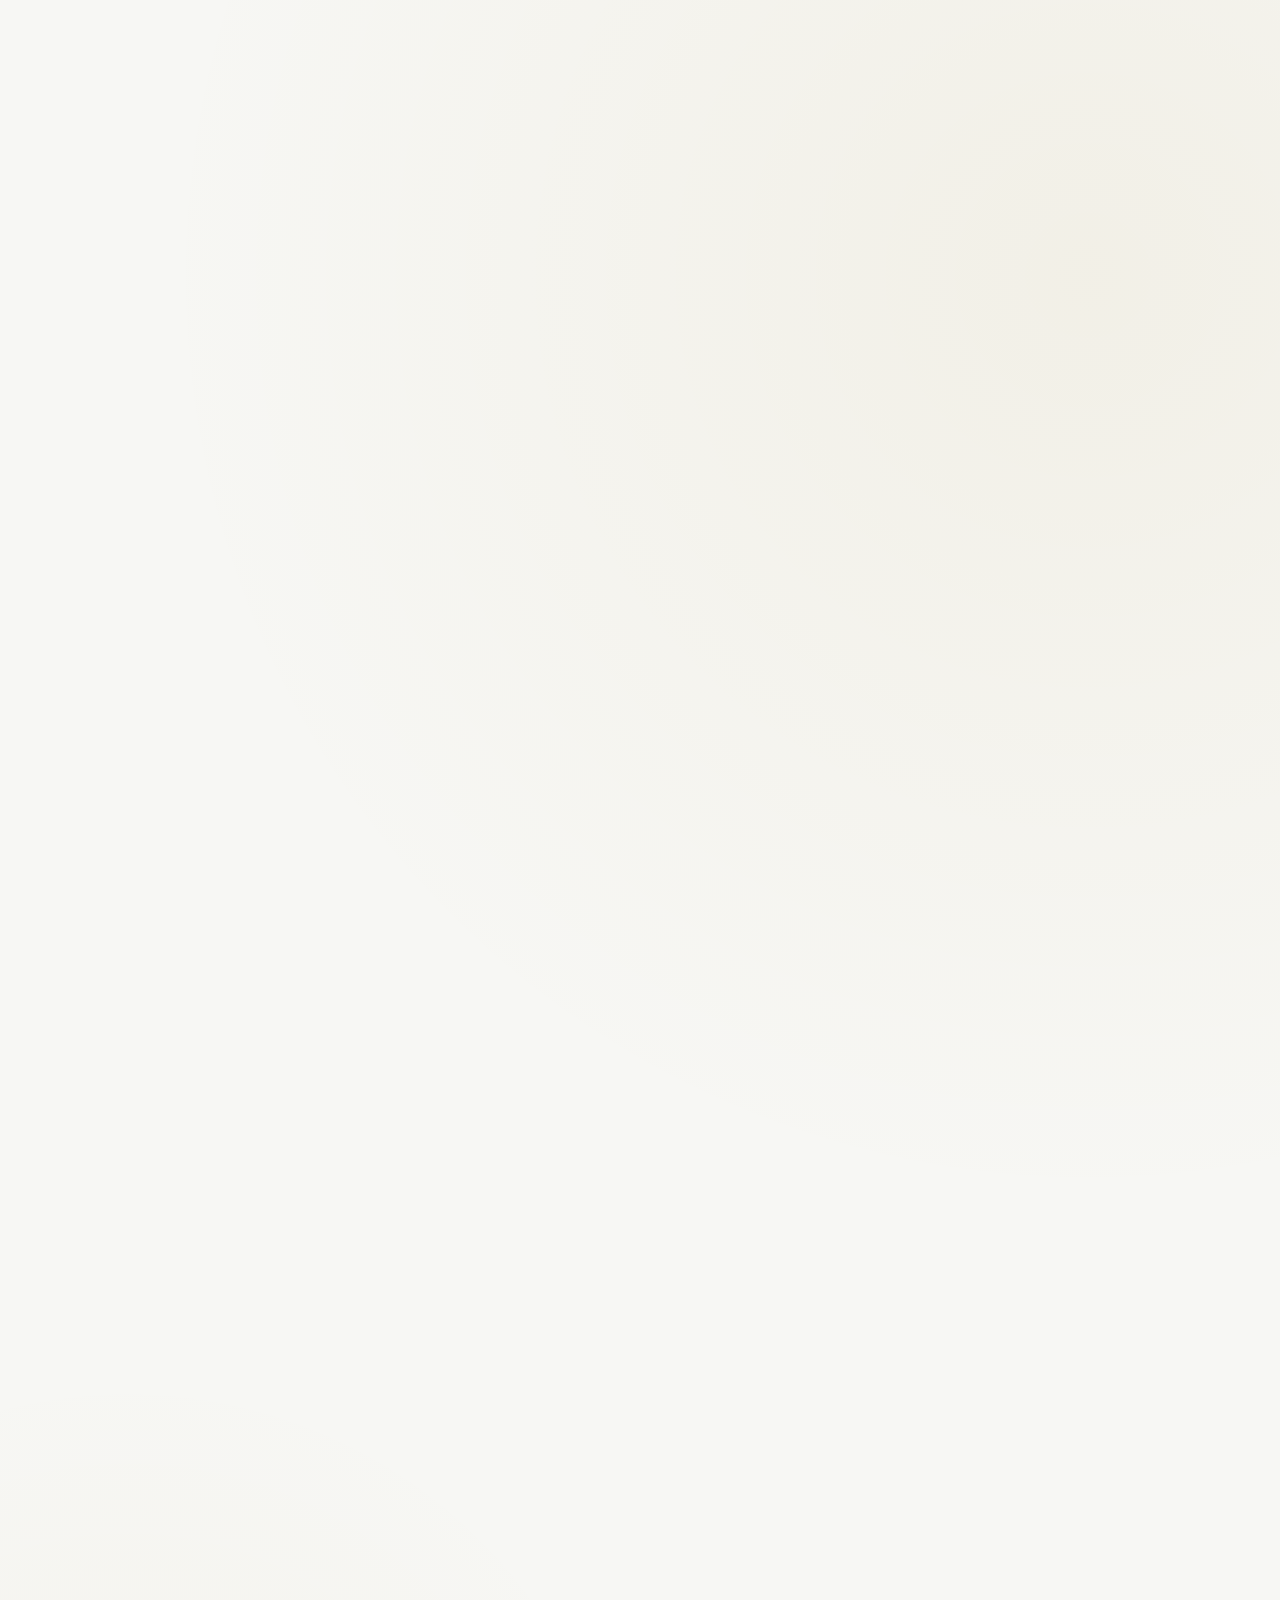
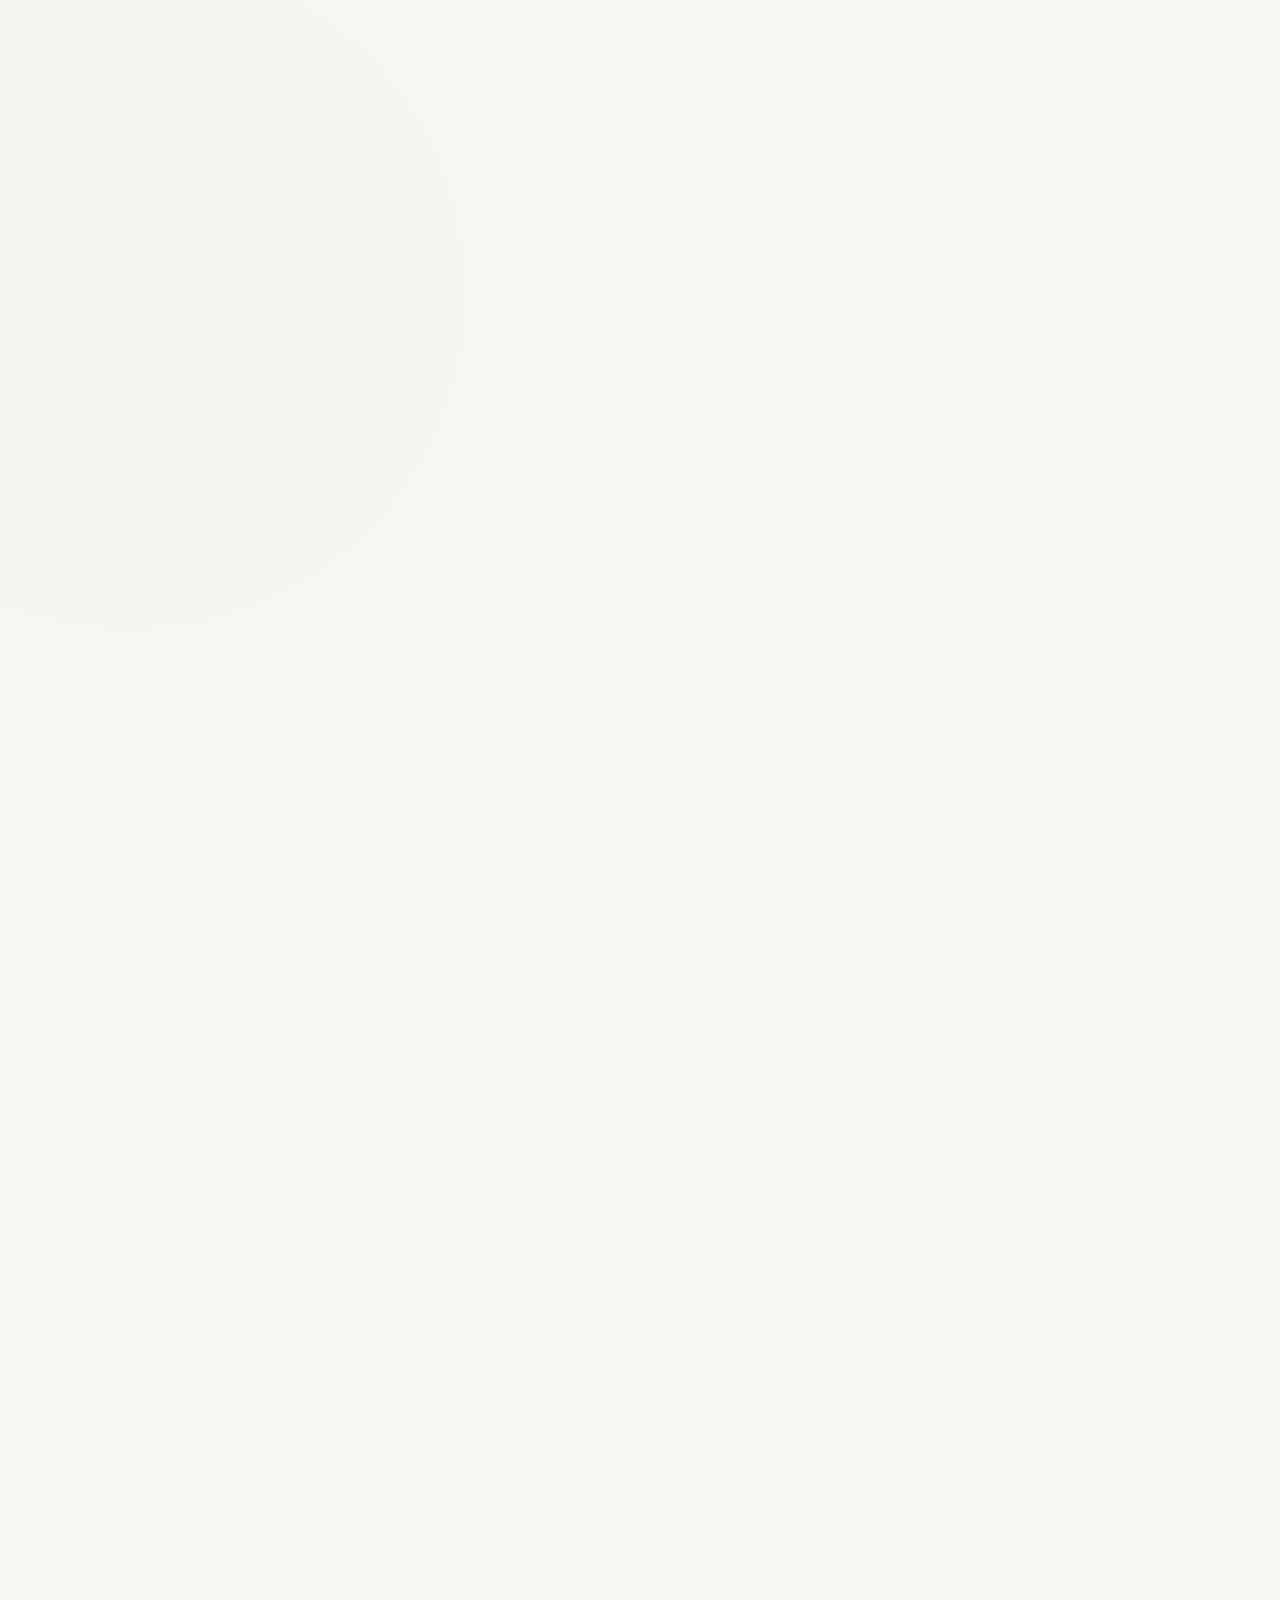
==== commit 9454d249: "Add files via upload" ====
--- a/index.html
+++ b/index.html
@@ -12,11 +12,18 @@
         content="Portfolio of Abdallah M.Alkady — Data Analyst specializing in Excel, Power BI, and turning data into decisions."
     >
 
-    <!-- FAVICON -->
-    <link rel="icon" type="image/png" href="./favicon2.png?v=2">
-    <link rel="apple-touch-icon" href="./favicon2.png?v=2">
-
-    <!-- APPLY THEME BEFORE PAGE RENDERS -->
+    <!-- =====================================================
+         FAVICON
+    ====================================================== -->
+
+    <link rel="icon" type="image/png" href="./favicon2.png">
+    <link rel="apple-touch-icon" href="./favicon2.png">
+
+
+    <!-- =====================================================
+         APPLY THEME BEFORE PAGE RENDERS
+    ====================================================== -->
+
     <script>
         (function () {
 
@@ -60,7 +67,11 @@
         })();
     </script>
 
-    <!-- GOOGLE FONTS -->
+
+    <!-- =====================================================
+         GOOGLE FONTS
+    ====================================================== -->
+
     <link
         rel="preconnect"
         href="https://fonts.googleapis.com"
@@ -72,23 +83,50 @@
         crossorigin
     >
 
-    <!-- PRELOAD HERO IMAGE -->
+    <link
+        href="https://fonts.googleapis.com/css2?family=Outfit:wght@400;500;600;700&family=Sora:wght@500;600;700&display=swap"
+        rel="stylesheet"
+    >
+
+
+    <!-- =====================================================
+         PRELOAD HERO IMAGE
+    ====================================================== -->
+
     <link
         rel="preload"
         href="./photo3.png"
         as="image"
     >
 
-    <link
-        href="https://fonts.googleapis.com/css2?family=Outfit:wght@400;500;600;700&family=Sora:wght@500;600;700&display=swap"
-        rel="stylesheet"
-    >
-
-    <!-- MAIN CSS -->
-    <link
-        rel="stylesheet"
-        href="./style.css?v=2"
-    >
+
+    <!-- =====================================================
+         AUTOMATIC CACHE BUSTING
+    ====================================================== -->
+
+    <script>
+
+        /*
+            Creates a new version number every time the page loads.
+
+            This prevents the browser from keeping an old cached
+            version of style.css or script.js after a GitHub update.
+        */
+
+        window.PORTFOLIO_ASSET_VERSION = Date.now();
+
+
+        document.write(
+
+            '<link rel="stylesheet" href="./style.css?v=' +
+
+            window.PORTFOLIO_ASSET_VERSION +
+
+            '">'
+
+        );
+
+    </script>
 
 </head>
 
@@ -106,6 +144,7 @@
     >
 
         <div class="portfolio-loader-shell">
+
 
             <div class="loader-photo-wrap">
 
@@ -127,9 +166,11 @@
                     DATA ANALYST • PORTFOLIO
                 </div>
 
+
                 <h1 class="loader-name">
                     Abdallah M.Alkady
                 </h1>
+
 
                 <p
                     class="loader-status"
@@ -158,6 +199,7 @@
                         0%
                     </span>
 
+
                     <span class="loader-message">
                         Turning data into decisions.
                     </span>
@@ -184,6 +226,7 @@
         ================================================== -->
 
         <nav>
+
 
             <a
                 href="#home"
@@ -193,6 +236,7 @@
 
 
             <ul id="navMenu">
+
 
                 <li>
 
@@ -317,17 +361,24 @@
                     title="Switch theme"
                 >
 
+
                     <!-- MOON -->
+
                     <svg
                         class="theme-icon theme-icon-moon"
                         viewBox="0 0 24 24"
                         aria-hidden="true"
                     >
-                        <path d="M21 12.8A9 9 0 1 1 11.2 3 7 7 0 0 0 21 12.8Z"/>
+
+                        <path
+                            d="M21 12.8A9 9 0 1 1 11.2 3 7 7 0 0 0 21 12.8Z"
+                        />
+
                     </svg>
 
 
                     <!-- SUN -->
+
                     <svg
                         class="theme-icon theme-icon-sun"
                         viewBox="0 0 24 24"
@@ -432,6 +483,7 @@
 
                     <div class="buttons">
 
+
                         <a
                             href="#projects"
                             class="btn primary"
@@ -475,9 +527,11 @@
 
                 <div class="hero-visual">
 
+
                     <div class="hero-photo-glow"></div>
 
                     <div class="hero-photo-ring"></div>
+
 
                     <img
                         src="./photo3.png"
@@ -841,6 +895,7 @@
 
                 <div class="project">
 
+
                     <div class="project-image">
 
                         <svg
@@ -854,6 +909,7 @@
 
 
                     <div class="project-content">
+
 
                         <h3>
                             Dynamic Sales Report Dashboard in Excel
@@ -908,6 +964,7 @@
 
                 <div class="project">
 
+
                     <div class="project-image">
 
                         <svg
@@ -921,6 +978,7 @@
 
 
                     <div class="project-content">
+
 
                         <h3>
                             Dynamic Sales Performance Dashboard
@@ -974,6 +1032,7 @@
 
                 <div class="project">
 
+
                     <div class="project-image">
 
                         <svg
@@ -987,6 +1046,7 @@
 
 
                     <div class="project-content">
+
 
                         <h3>
                             Financial Performance Dashboard
@@ -1072,6 +1132,7 @@
 
             <div class="cv-box">
 
+
                 <div
                     class="cv-icon"
                     aria-hidden="true"
@@ -1097,6 +1158,7 @@
 
 
                 <div class="cv-buttons">
+
 
                     <a
                         href="./my%20cv/Abdallah_M_Alkkady_CV.pdf"
@@ -1173,6 +1235,7 @@
 
                 <div class="contact-info">
 
+
                     <h2>
                         Let's work together.
                     </h2>
@@ -1260,6 +1323,7 @@
 
                     <label class="field">
 
+
                         <span
                             class="field-icon"
                             aria-hidden="true"
@@ -1286,6 +1350,7 @@
 
                     <label class="field">
 
+
                         <span
                             class="field-icon"
                             aria-hidden="true"
@@ -1312,6 +1377,7 @@
 
                     <label class="field field-textarea">
 
+
                         <span
                             class="field-icon"
                             aria-hidden="true"
@@ -1337,6 +1403,7 @@
 
                     <div class="contact-submit-area">
 
+
                         <button
                             type="submit"
                             class="btn primary"
@@ -1350,6 +1417,7 @@
                                 <path d="M3.4 11.2 20 4l-5.3 16.6-3.4-5.8-5.8-3.6Zm4.3 2.3 2.7 1.7 1.6 2.7L17.2 8.4 7.7 13.5Z"/>
                             </svg>
 
+
                             <span id="sendBtnText">
                                 Send Message
                             </span>
@@ -1531,6 +1599,7 @@
 
                 <div class="project-info-card">
 
+
                     <div class="project-info-number">
                         01
                     </div>
@@ -1557,6 +1626,7 @@
 
 
                 <div class="project-info-card">
+
 
                     <div class="project-info-number">
                         02
@@ -1589,6 +1659,7 @@
 
 
             <div class="project-info-card project-full-card">
+
 
                 <div class="project-info-number">
                     03
@@ -1620,6 +1691,7 @@
 
             <div class="project-info-card project-full-card">
 
+
                 <div class="project-info-number">
                     04
                 </div>
@@ -1649,6 +1721,7 @@
 
 
             <div class="project-info-card project-full-card">
+
 
                 <div class="project-info-number">
                     05
@@ -1798,16 +1871,36 @@
 
 
 
-    <!-- EMAILJS -->
+    <!-- =====================================================
+         EMAILJS
+    ====================================================== -->
 
     <script
         src="https://cdn.jsdelivr.net/npm/@emailjs/browser@4/dist/email.min.js"
     ></script>
 
 
-    <!-- MAIN JS -->
-
-    <script src="./script.js?v=2"></script>
+
+    <!-- =====================================================
+         MAIN JAVASCRIPT - AUTOMATIC CACHE BUSTING
+    ====================================================== -->
+
+    <script>
+
+        const mainScript =
+            document.createElement("script");
+
+
+        mainScript.src =
+            "./script.js?v=" +
+            window.PORTFOLIO_ASSET_VERSION;
+
+
+        document.body.appendChild(
+            mainScript
+        );
+
+    </script>
 
 
 </body>
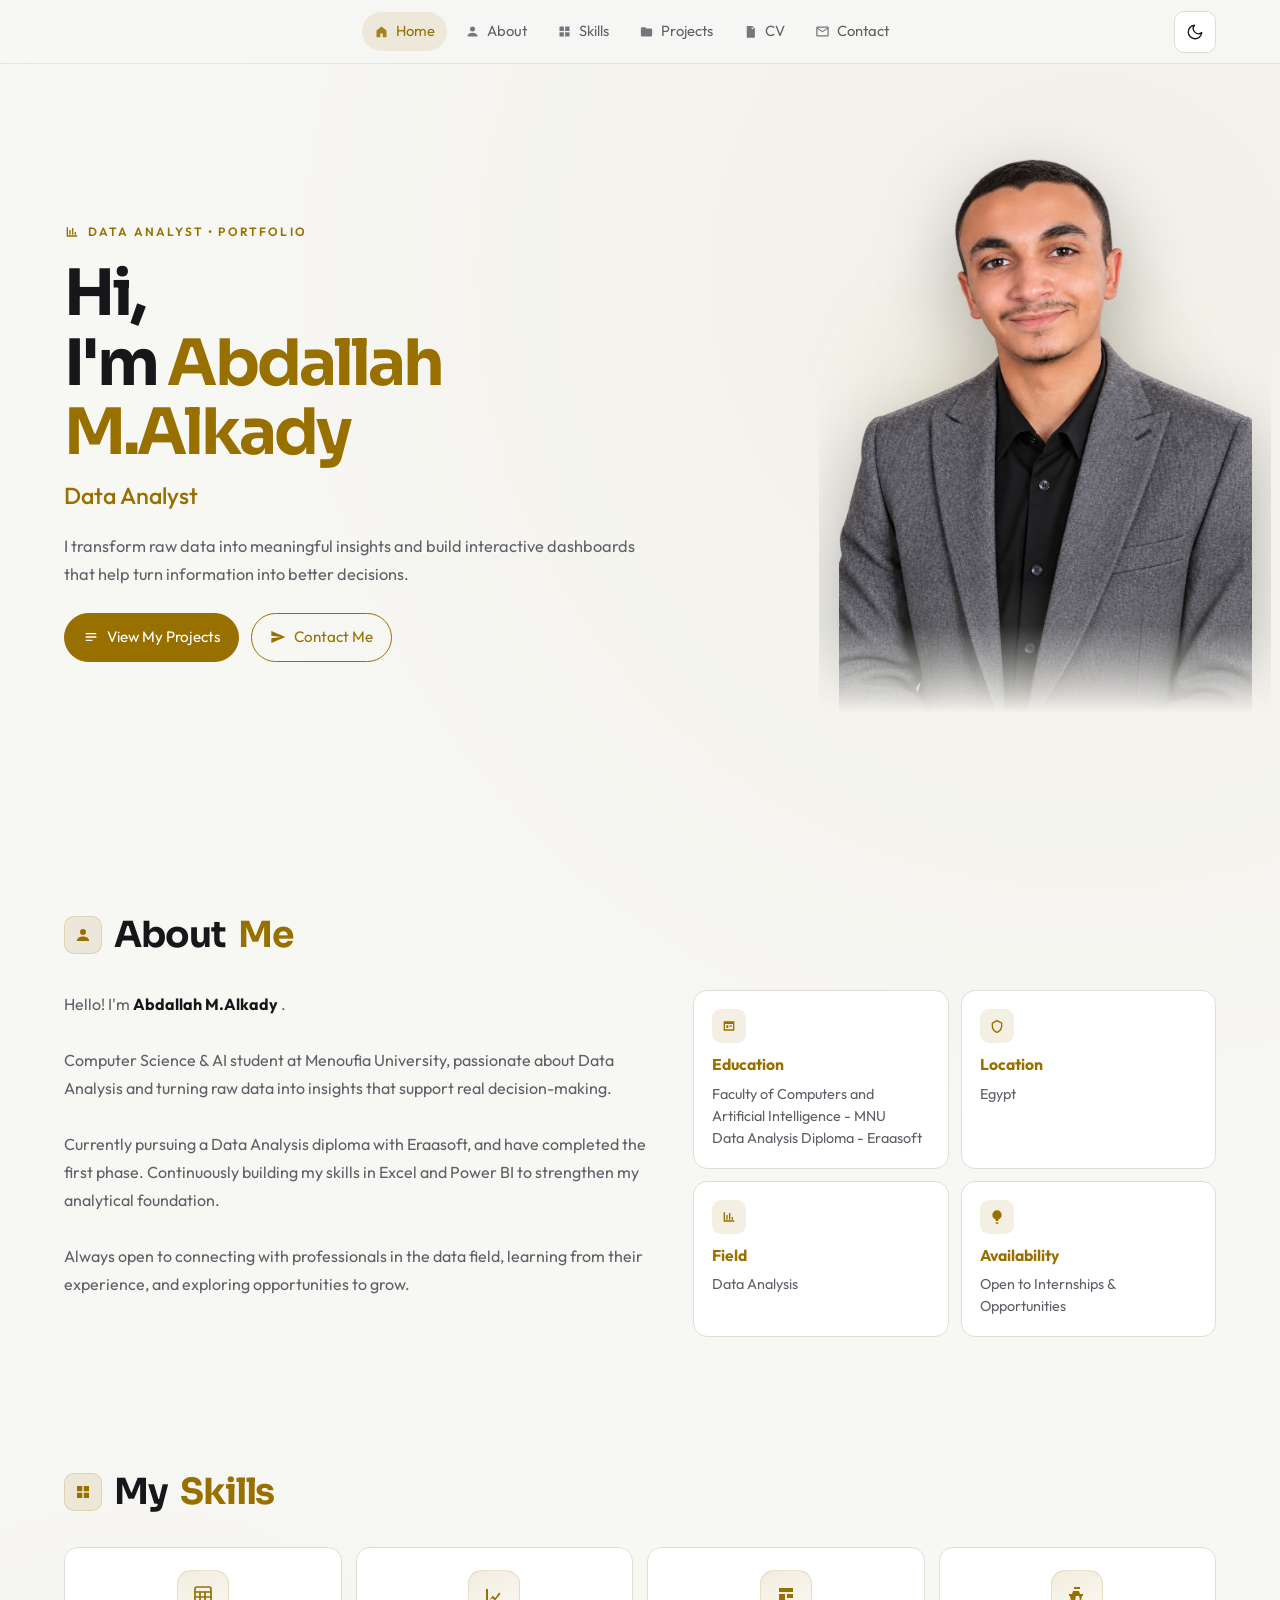
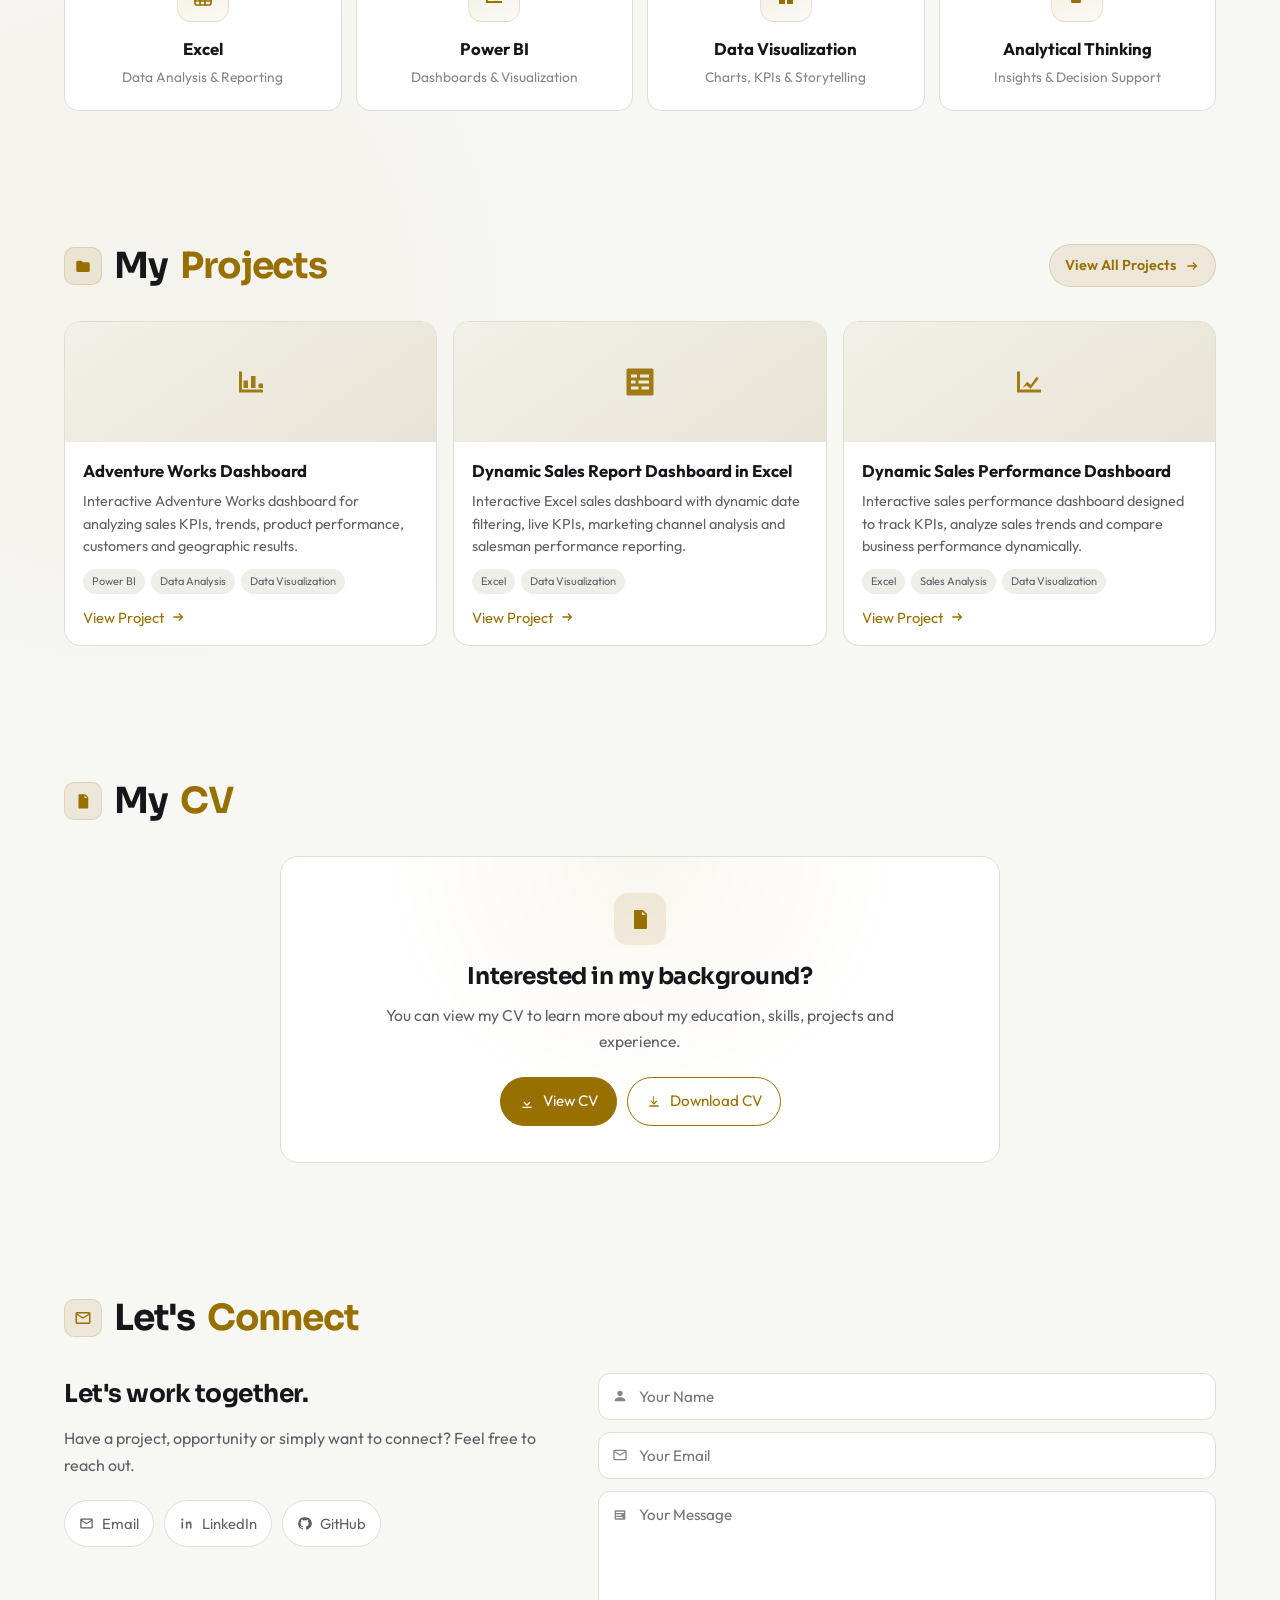
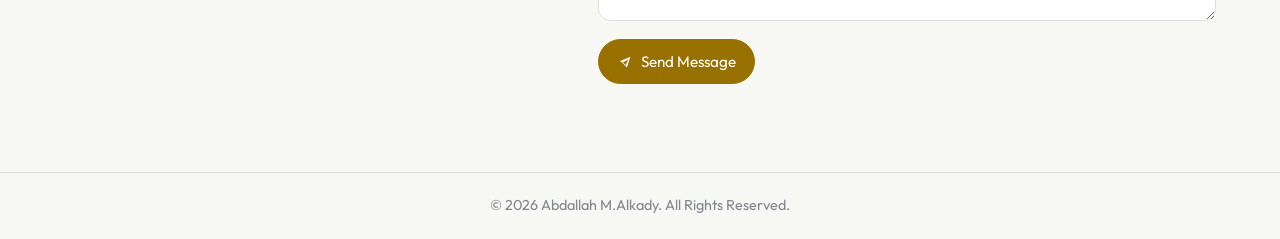
==== commit 2cb749ff: "Add files via upload" ====
--- a/index.html
+++ b/index.html
@@ -3,21 +3,111 @@
 
 <head>
     <meta charset="UTF-8">
-    <meta name="viewport" content="width=device-width, initial-scale=1.0">
-
-    <title>Abdallah M.Alkady | Data Analyst</title>
+
+
+    <!-- =====================================================
+         SKIP LOADER BEFORE PAGE RENDERS
+         Prevents even a brief loader flash when navigating
+         back from projects.html to the portfolio.
+    ====================================================== -->
+
+    <script>
+        (function () {
+
+            try {
+
+                const skipLoader =
+                    sessionStorage.getItem(
+                        "abdallah-skip-next-loader"
+                    ) === "true";
+
+
+                if (
+                    skipLoader
+                ) {
+
+                    document.documentElement
+                        .classList
+                        .add(
+                            "skip-portfolio-loader"
+                        );
+
+                }
+
+            } catch (
+                error
+            ) {
+
+                /*
+                    If sessionStorage is unavailable,
+                    keep the normal loader behavior.
+                */
+
+            }
+
+        })();
+    </script>
+
+
+    <style>
+
+        /*
+            This CSS is intentionally inline and placed in <head>.
+
+            It runs before style.css and before the body is painted,
+            so the loader never becomes visible during internal
+            navigation between index.html and projects.html.
+        */
+
+        html.skip-portfolio-loader #intro {
+
+            display:
+                none !important;
+
+        }
+
+
+        html.skip-portfolio-loader #website {
+
+            opacity:
+                1 !important;
+
+            pointer-events:
+                auto !important;
+
+        }
+
+    </style>
+
+    <meta
+        name="viewport"
+        content="width=device-width, initial-scale=1.0"
+    >
+
+    <title>
+        Abdallah M.Alkady | Data Analyst
+    </title>
 
     <meta
         name="description"
         content="Portfolio of Abdallah M.Alkady — Data Analyst specializing in Excel, Power BI, and turning data into decisions."
     >
 
+
     <!-- =====================================================
          FAVICON
     ====================================================== -->
 
-    <link rel="icon" type="image/png" href="./favicon2.png">
-    <link rel="apple-touch-icon" href="./favicon2.png">
+    <link
+        rel="icon"
+        type="image/png"
+        href="./favicon2.png"
+    >
+
+    <link
+        rel="apple-touch-icon"
+        href="./favicon2.png"
+    >
 
 
     <!-- =====================================================
@@ -25,14 +115,20 @@
     ====================================================== -->
 
     <script>
+
         (function () {
 
-            const THEME_KEY = "abdallah-portfolio-theme";
+            const THEME_KEY =
+                "abdallah-portfolio-theme";
+
 
             try {
 
                 const savedTheme =
-                    localStorage.getItem(THEME_KEY);
+                    localStorage.getItem(
+                        THEME_KEY
+                    );
+
 
                 const systemPrefersDark =
                     window.matchMedia &&
@@ -40,31 +136,40 @@
                         "(prefers-color-scheme: dark)"
                     ).matches;
 
+
                 const initialTheme =
                     savedTheme === "dark" ||
                     savedTheme === "light"
+
                         ? savedTheme
+
                         : (
                             systemPrefersDark
                                 ? "dark"
                                 : "light"
                         );
 
-                document.documentElement.setAttribute(
-                    "data-theme",
-                    initialTheme
-                );
-
-            } catch (error) {
-
-                document.documentElement.setAttribute(
-                    "data-theme",
-                    "dark"
-                );
+
+                document.documentElement
+                    .setAttribute(
+                        "data-theme",
+                        initialTheme
+                    );
 
             }
 
+            catch (error) {
+
+                document.documentElement
+                    .setAttribute(
+                        "data-theme",
+                        "dark"
+                    );
+
+            }
+
         })();
+
     </script>
 
 
@@ -113,17 +218,14 @@
             version of style.css or script.js after a GitHub update.
         */
 
-        window.PORTFOLIO_ASSET_VERSION = Date.now();
+        window.PORTFOLIO_ASSET_VERSION =
+            Date.now();
 
 
         document.write(
-
             '<link rel="stylesheet" href="./style.css?v=' +
-
             window.PORTFOLIO_ASSET_VERSION +
-
             '">'
-
         );
 
     </script>
@@ -145,32 +247,7 @@
 
         <div class="portfolio-loader-shell">
 
-
-            <div class="loader-photo-wrap">
-
-                <img
-                    src="./profile.png"
-                    alt="Abdallah M.Alkady"
-                    class="loader-photo"
-                    width="180"
-                    height="180"
-                    fetchpriority="high"
-                >
-
-            </div>
-
-
             <div class="portfolio-loader">
-
-                <div class="loader-label">
-                    DATA ANALYST • PORTFOLIO
-                </div>
-
-
-                <h1 class="loader-name">
-                    Abdallah M.Alkady
-                </h1>
-
 
                 <p
                     class="loader-status"
@@ -227,7 +304,6 @@
 
         <nav>
 
-
             <a
                 href="#home"
                 class="logo"
@@ -246,7 +322,9 @@
                             viewBox="0 0 24 24"
                             aria-hidden="true"
                         >
-                            <path d="M4 10.5 12 4l8 6.5V20a1 1 0 0 1-1 1h-5v-6H10v6H5a1 1 0 0 1-1-1v-9.5Z"/>
+                            <path
+                                d="M4 10.5 12 4l8 6.5V20a1 1 0 0 1-1 1h-5v-6H10v6H5a1 1 0 0 1-1-1v-9.5Z"
+                            />
                         </svg>
 
                         Home
@@ -264,7 +342,9 @@
                             viewBox="0 0 24 24"
                             aria-hidden="true"
                         >
-                            <path d="M12 12a4 4 0 1 0-4-4 4 4 0 0 0 4 4Zm0 2c-4.4 0-8 2.2-8 5v1h16v-1c0-2.8-3.6-5-8-5Z"/>
+                            <path
+                                d="M12 12a4 4 0 1 0-4-4 4 4 0 0 0 4 4Zm0 2c-4.4 0-8 2.2-8 5v1h16v-1c0-2.8-3.6-5-8-5Z"
+                            />
                         </svg>
 
                         About
@@ -282,7 +362,9 @@
                             viewBox="0 0 24 24"
                             aria-hidden="true"
                         >
-                            <path d="M4 4h7v7H4V4Zm9 0h7v7h-7V4ZM4 13h7v7H4v-7Zm9 0h7v7h-7v-7Z"/>
+                            <path
+                                d="M4 4h7v7H4V4Zm9 0h7v7h-7V4ZM4 13h7v7H4v-7Zm9 0h7v7h-7v-7Z"
+                            />
                         </svg>
 
                         Skills
@@ -300,7 +382,9 @@
                             viewBox="0 0 24 24"
                             aria-hidden="true"
                         >
-                            <path d="M3 7a2 2 0 0 1 2-2h5l2 2h7a2 2 0 0 1 2 2v9a2 2 0 0 1-2 2H5a2 2 0 0 1-2-2V7Z"/>
+                            <path
+                                d="M3 7a2 2 0 0 1 2-2h5l2 2h7a2 2 0 0 1 2 2v9a2 2 0 0 1-2 2H5a2 2 0 0 1-2-2V7Z"
+                            />
                         </svg>
 
                         Projects
@@ -318,7 +402,9 @@
                             viewBox="0 0 24 24"
                             aria-hidden="true"
                         >
-                            <path d="M7 3h8l4 4v14a1 1 0 0 1-1 1H7a1 1 0 0 1-1-1V4a1 1 0 0 1 1-1Zm7 1.5V8h3.5L14 4.5ZM8 12h8v1.5H8V12Zm0 3.5h8V17H8v-1.5Zm0-7h4V10H8V8.5Z"/>
+                            <path
+                                d="M7 3h8l4 4v14a1 1 0 0 1-1 1H7a1 1 0 0 1-1-1V4a1 1 0 0 1 1-1Zm7 1.5V8h3.5L14 4.5ZM8 12h8v1.5H8V12Zm0 3.5h8V17H8v-1.5Zm0-7h4V10H8V8.5Z"
+                            />
                         </svg>
 
                         CV
@@ -336,7 +422,9 @@
                             viewBox="0 0 24 24"
                             aria-hidden="true"
                         >
-                            <path d="M22 6c0-1.1-.9-2-2-2H4c-1.1 0-2 .9-2 2v12c0 1.1.9 2 2 2h16c1.1 0 2-.9 2-2V6Zm-2 0-8 5-8-5h16Zm0 12H4V8l8 5 8-5v10Z"/>
+                            <path
+                                d="M22 6c0-1.1-.9-2-2-2H4c-1.1 0-2 .9-2 2v12c0 1.1.9 2 2 2h16c1.1 0 2-.9 2-2V6Zm-2 0-8 5-8-5h16Zm0 12H4V8l8 5 8-5v10Z"
+                            />
                         </svg>
 
                         Contact
@@ -451,7 +539,9 @@
                             viewBox="0 0 24 24"
                             aria-hidden="true"
                         >
-                            <path d="M4 19V5h2v12h14v2H4Zm4-3V9h2v7H8Zm4 0V6h2v10h-2Zm4 0v-4h2v4h-2Z"/>
+                            <path
+                                d="M4 19V5h2v12h14v2H4Zm4-3V9h2v7H8Zm4 0V6h2v10h-2Zm4 0v-4h2v4h-2Z"
+                            />
                         </svg>
 
                         DATA ANALYST • PORTFOLIO
@@ -493,7 +583,9 @@
                                 viewBox="0 0 24 24"
                                 aria-hidden="true"
                             >
-                                <path d="M4 6h16v2H4V6Zm0 5h16v2H4v-2Zm0 5h10v2H4v-2Z"/>
+                                <path
+                                    d="M4 6h16v2H4V6Zm0 5h16v2H4v-2Zm0 5h10v2H4v-2Z"
+                                />
                             </svg>
 
                             View My Projects
@@ -510,7 +602,9 @@
                                 viewBox="0 0 24 24"
                                 aria-hidden="true"
                             >
-                                <path d="M2.01 21 23 12 2.01 3 2 10l15 2-15 2v7Z"/>
+                                <path
+                                    d="M2.01 21 23 12 2.01 3 2 10l15 2-15 2v7Z"
+                                />
                             </svg>
 
                             Contact Me
@@ -565,7 +659,9 @@
                 >
 
                     <svg viewBox="0 0 24 24">
-                        <path d="M12 12a4 4 0 1 0-4-4 4 4 0 0 0 4 4Zm0 2c-4.4 0-8 2.2-8 5v1h16v-1c0-2.8-3.6-5-8-5Z"/>
+                        <path
+                            d="M12 12a4 4 0 1 0-4-4 4 4 0 0 0 4 4Zm0 2c-4.4 0-8 2.2-8 5v1h16v-1c0-2.8-3.6-5-8-5Z"
+                        />
                     </svg>
 
                 </span>
@@ -623,7 +719,9 @@
                         >
 
                             <svg viewBox="0 0 24 24">
-                                <path d="M4 19V5h16v14H4Zm2-2h12V9H6v8Zm2-6h3v4H8v-4Zm5 0h3v2h-3v-2Z"/>
+                                <path
+                                    d="M4 19V5h16v14H4Zm2-2h12V9H6v8Zm2-6h3v4H8v-4Zm5 0h3v2h-3v-2Z"
+                                />
                             </svg>
 
                         </div>
@@ -652,7 +750,9 @@
                         >
 
                             <svg viewBox="0 0 24 24">
-                                <path d="M12 2.5 20 7v4.5c0 5.2-3.4 9.9-8 11-4.6-1.1-8-5.8-8-11V7l8-4.5ZM12 5.1 6 8.3v3.2c0 3.9 2.5 7.5 6 8.6 3.5-1.1 6-4.7 6-8.6V8.3l-6-3.2Z"/>
+                                <path
+                                    d="M12 2.5 20 7v4.5c0 5.2-3.4 9.9-8 11-4.6-1.1-8-5.8-8-11V7l8-4.5ZM12 5.1 6 8.3v3.2c0 3.9 2.5 7.5 6 8.6 3.5-1.1 6-4.7 6-8.6V8.3l-6-3.2Z"
+                                />
                             </svg>
 
                         </div>
@@ -678,7 +778,9 @@
                         >
 
                             <svg viewBox="0 0 24 24">
-                                <path d="M4 19V5h2v12h14v2H4Zm4-3V9h2v7H8Zm4 0V6h2v10h-2Zm4 0v-4h2v4h-2Z"/>
+                                <path
+                                    d="M4 19V5h2v12h14v2H4Zm4-3V9h2v7H8Zm4 0V6h2v10h-2Zm4 0v-4h2v4h-2Z"
+                                />
                             </svg>
 
                         </div>
@@ -704,7 +806,9 @@
                         >
 
                             <svg viewBox="0 0 24 24">
-                                <path d="M12 2a7 7 0 0 1 7 7c0 3.2-2.1 5.9-5 6.7V18h-4v-2.3c-2.9-.8-5-3.5-5-6.7a7 7 0 0 1 7-7Zm-2 18h4v2h-4v-2Z"/>
+                                <path
+                                    d="M12 2a7 7 0 0 1 7 7c0 3.2-2.1 5.9-5 6.7V18h-4v-2.3c-2.9-.8-5-3.5-5-6.7a7 7 0 0 1 7-7Zm-2 18h4v2h-4v-2Z"
+                                />
                             </svg>
 
                         </div>
@@ -744,7 +848,9 @@
                 >
 
                     <svg viewBox="0 0 24 24">
-                        <path d="M4 4h7v7H4V4Zm9 0h7v7h-7V4ZM4 13h7v7H4v-7Zm9 0h7v7h-7v-7Z"/>
+                        <path
+                            d="M4 4h7v7H4V4Zm9 0h7v7h-7V4ZM4 13h7v7H4v-7Zm9 0h7v7h-7v-7Z"
+                        />
                     </svg>
 
                 </span>
@@ -757,6 +863,10 @@
 
             <div class="skills">
 
+
+                <!-- =================================================
+                     EXCEL
+                ================================================== -->
 
                 <div class="skill">
 
@@ -765,16 +875,37 @@
                         aria-hidden="true"
                     >
 
-                        <svg viewBox="0 0 24 24">
-                            <path d="M4 3h16a1 1 0 0 1 1 1v16a1 1 0 0 1-1 1H4a1 1 0 0 1-1-1V4a1 1 0 0 1 1-1Zm1 5h14v11H5V8Zm2 2v2h2v-2H7Zm4 0v2h2v-2h-2Zm4 0v2h2v-2h-2ZM7 14v2h2v-2H7Zm4 0v2h2v-2h-2Zm4 0v2h2v-2h-2Z"/>
+                        <svg
+                            class="excel-skill-icon"
+                            viewBox="0 0 24 24"
+                            aria-hidden="true"
+                        >
+
+                            <rect
+                                x="4"
+                                y="3"
+                                width="16"
+                                height="18"
+                                rx="2"
+                            />
+
+                            <path d="M4 8h16"/>
+                            <path d="M4 13h16"/>
+                            <path d="M4 17h16"/>
+
+                            <path d="M9 8v13"/>
+                            <path d="M14 8v13"/>
+
                         </svg>
 
                     </div>
+
 
                     <h3>
                         Excel
                     </h3>
 
+
                     <p>
                         Data Analysis & Reporting
                     </p>
@@ -782,6 +913,10 @@
                 </div>
 
 
+
+                <!-- =================================================
+                     POWER BI
+                ================================================== -->
 
                 <div class="skill">
 
@@ -791,15 +926,19 @@
                     >
 
                         <svg viewBox="0 0 24 24">
-                            <path d="M4 19V5h2v12h14v2H4Zm3.5-3 3.2-4.2 2.6 2.1L17 8.5l1.5 1.2-5.4 6.8-2.7-2.2L7.5 16Z"/>
+                            <path
+                                d="M4 19V5h2v12h14v2H4Zm3.5-3 3.2-4.2 2.6 2.1L17 8.5l1.5 1.2-5.4 6.8-2.7-2.2L7.5 16Z"
+                            />
                         </svg>
 
                     </div>
+
 
                     <h3>
                         Power BI
                     </h3>
 
+
                     <p>
                         Dashboards & Visualization
                     </p>
@@ -807,6 +946,10 @@
                 </div>
 
 
+
+                <!-- =================================================
+                     DATA VISUALIZATION
+                ================================================== -->
 
                 <div class="skill">
 
@@ -816,15 +959,19 @@
                     >
 
                         <svg viewBox="0 0 24 24">
-                            <path d="M5 4h14v4H5V4Zm0 6h6v10H5V10Zm8 0h6v4h-6v-4Zm0 6h6v4h-6v-4Z"/>
+                            <path
+                                d="M5 4h14v4H5V4Zm0 6h6v10H5V10Zm8 0h6v4h-6v-4Zm0 6h6v4h-6v-4Z"
+                            />
                         </svg>
 
                     </div>
+
 
                     <h3>
                         Data Visualization
                     </h3>
 
+
                     <p>
                         Charts, KPIs & Storytelling
                     </p>
@@ -832,6 +979,10 @@
                 </div>
 
 
+
+                <!-- =================================================
+                     ANALYTICAL THINKING
+                ================================================== -->
 
                 <div class="skill">
 
@@ -841,15 +992,19 @@
                     >
 
                         <svg viewBox="0 0 24 24">
-                            <path d="M9 3h6v2H9V3Zm1 4h4l1 3h3v2h-1.1l-1.3 7H6.4L5.1 12H4V10h3l1-3Zm.9 5-.7 4h4.6l-.7-4H10.9Z"/>
+                            <path
+                                d="M9 3h6v2H9V3Zm1 4h4l1 3h3v2h-1.1l-1.3 7H6.4L5.1 12H4V10h3l1-3Zm.9 5-.7 4h4.6l-.7-4H10.9Z"
+                            />
                         </svg>
 
                     </div>
+
 
                     <h3>
                         Analytical Thinking
                     </h3>
 
+
                     <p>
                         Insights & Decision Support
                     </p>
@@ -869,23 +1024,60 @@
         <section id="projects">
 
 
-            <h2 class="section-title">
-
-                <span
-                    class="section-icon"
-                    aria-hidden="true"
+            <!-- =================================================
+                 PROJECTS HEADER
+            ================================================== -->
+
+            <div class="projects-heading">
+
+
+                <h2 class="section-title">
+
+                    <span
+                        class="section-icon"
+                        aria-hidden="true"
+                    >
+
+                        <svg viewBox="0 0 24 24">
+                            <path
+                                d="M3 7a2 2 0 0 1 2-2h5l2 2h7a2 2 0 0 1 2 2v9a2 2 0 0 1-2 2H5a2 2 0 0 1-2-2V7Z"
+                            />
+                        </svg>
+
+                    </span>
+
+                    My
+                    <span>Projects</span>
+
+                </h2>
+
+
+                <!-- NEW VIEW ALL PROJECTS BUTTON -->
+
+                <a
+                    href="./projects.html"
+                    class="view-all-projects"
+                    aria-label="View all projects"
                 >
 
-                    <svg viewBox="0 0 24 24">
-                        <path d="M3 7a2 2 0 0 1 2-2h5l2 2h7a2 2 0 0 1 2 2v9a2 2 0 0 1-2 2H5a2 2 0 0 1-2-2V7Z"/>
+                    <span>
+                        View All Projects
+                    </span>
+
+
+                    <svg
+                        viewBox="0 0 24 24"
+                        aria-hidden="true"
+                    >
+                        <path
+                            d="M5 11h11.2l-3.6-3.6L14 6l6 6-6 6-1.4-1.4 3.6-3.6H5v-2Z"
+                        />
                     </svg>
 
-                </span>
-
-                My
-                <span>Projects</span>
-
-            </h2>
+                </a>
+
+            </div>
+
 
 
             <div class="projects">
@@ -902,7 +1094,9 @@
                             viewBox="0 0 24 24"
                             aria-hidden="true"
                         >
-                            <path d="M4 3h16a1 1 0 0 1 1 1v16a1 1 0 0 1-1 1H4a1 1 0 0 1-1-1V4a1 1 0 0 1 1-1Zm2 4v2h4V7H6Zm6 0v2h6V7h-6ZM6 11v2h3v-2H6Zm5 0v2h7v-2h-7ZM6 15v2h5v-2H6Zm7 0v2h5v-2h-5Z"/>
+                            <path
+                                d="M4 3h16a1 1 0 0 1 1 1v16a1 1 0 0 1-1 1H4a1 1 0 0 1-1-1V4a1 1 0 0 1 1-1Zm2 4v2h4V7H6Zm6 0v2h6V7h-6ZM6 11v2h3v-2H6Zm5 0v2h7v-2h-7ZM6 15v2h5v-2H6Zm7 0v2h5v-2h-5Z"
+                            />
                         </svg>
 
                     </div>
@@ -949,7 +1143,9 @@
                                 viewBox="0 0 24 24"
                                 aria-hidden="true"
                             >
-                                <path d="M5 11h11.2l-3.6-3.6L14 6l6 6-6 6-1.4-1.4 3.6-3.6H5v-2Z"/>
+                                <path
+                                    d="M5 11h11.2l-3.6-3.6L14 6l6 6-6 6-1.4-1.4 3.6-3.6H5v-2Z"
+                                />
                             </svg>
 
                         </button>
@@ -971,7 +1167,9 @@
                             viewBox="0 0 24 24"
                             aria-hidden="true"
                         >
-                            <path d="M4 19V5h2v12h14v2H4Zm3.5-3 3.2-4.2 2.6 2.1L17 8.5l1.5 1.2-5.4 6.8-2.7-2.2L7.5 16Z"/>
+                            <path
+                                d="M4 19V5h2v12h14v2H4Zm3.5-3 3.2-4.2 2.6 2.1L17 8.5l1.5 1.2-5.4 6.8-2.7-2.2L7.5 16Z"
+                            />
                         </svg>
 
                     </div>
@@ -1017,7 +1215,9 @@
                                 viewBox="0 0 24 24"
                                 aria-hidden="true"
                             >
-                                <path d="M5 11h11.2l-3.6-3.6L14 6l6 6-6 6-1.4-1.4 3.6-3.6H5v-2Z"/>
+                                <path
+                                    d="M5 11h11.2l-3.6-3.6L14 6l6 6-6 6-1.4-1.4 3.6-3.6H5v-2Z"
+                                />
                             </svg>
 
                         </button>
@@ -1039,7 +1239,9 @@
                             viewBox="0 0 24 24"
                             aria-hidden="true"
                         >
-                            <path d="M5 4h14v4H5V4Zm0 6h6v10H5V10Zm8 0h6v4h-6v-4Zm0 6h6v4h-6v-4Z"/>
+                            <path
+                                d="M5 4h14v4H5V4Zm0 6h6v10H5V10Zm8 0h6v4h-6v-4Zm0 6h6v4h-6v-4Z"
+                            />
                         </svg>
 
                     </div>
@@ -1089,7 +1291,9 @@
                                 viewBox="0 0 24 24"
                                 aria-hidden="true"
                             >
-                                <path d="M5 11h11.2l-3.6-3.6L14 6l6 6-6 6-1.4-1.4 3.6-3.6H5v-2Z"/>
+                                <path
+                                    d="M5 11h11.2l-3.6-3.6L14 6l6 6-6 6-1.4-1.4 3.6-3.6H5v-2Z"
+                                />
                             </svg>
 
                         </button>
@@ -1119,7 +1323,9 @@
                 >
 
                     <svg viewBox="0 0 24 24">
-                        <path d="M7 3h8l4 4v14a1 1 0 0 1-1 1H7a1 1 0 0 1-1-1V4a1 1 0 0 1 1-1Zm7 1.5V8h3.5L14 4.5ZM8 12h8v1.5H8V12Zm0 3.5h8V17H8v-1.5Zm0-7h4V10H8V8.5Z"/>
+                        <path
+                            d="M7 3h8l4 4v14a1 1 0 0 1-1 1H7a1 1 0 0 1-1-1V4a1 1 0 0 1 1-1Zm7 1.5V8h3.5L14 4.5ZM8 12h8v1.5H8V12Zm0 3.5h8V17H8v-1.5Zm0-7h4V10H8V8.5Z"
+                        />
                     </svg>
 
                 </span>
@@ -1139,7 +1345,9 @@
                 >
 
                     <svg viewBox="0 0 24 24">
-                        <path d="M7 3h8l4 4v14a1 1 0 0 1-1 1H7a1 1 0 0 1-1-1V4a1 1 0 0 1 1-1Zm7 1.5V8h3.5L14 4.5ZM8 12h8v1.5H8V12Zm0 3.5h8V17H8v-1.5Z"/>
+                        <path
+                            d="M7 3h8l4 4v14a1 1 0 0 1-1 1H7a1 1 0 0 1-1-1V4a1 1 0 0 1 1-1Zm7 1.5V8h3.5L14 4.5ZM8 12h8v1.5H8V12Zm0 3.5h8V17H8v-1.5Z"
+                        />
                     </svg>
 
                 </div>
@@ -1171,10 +1379,12 @@
                             viewBox="0 0 24 24"
                             aria-hidden="true"
                         >
-                            <path d="M12 5v10.2l3.6-3.6L17 13l-5 5-5-5 1.4-1.4 3.6 3.6V5h2ZM5 19h14v2H5v-2Z"/>
+                            <path
+                                d="M12 5v10.2l3.6-3.6L17 13l-5 5-5-5 1.4-1.4 3.6 3.6V5h2ZM5 19h14v2H5v-2Z"
+                            />
                         </svg>
 
-                        View My CV
+                        View CV
 
                     </a>
 
@@ -1189,7 +1399,9 @@
                             viewBox="0 0 24 24"
                             aria-hidden="true"
                         >
-                            <path d="M12 3v10.2l3.6-3.6L17 11l-5 5-5-5 1.4-1.4L11 13.2V3h1Zm-7 14h14v2H5v-2Z"/>
+                            <path
+                                d="M12 3v10.2l3.6-3.6L17 11l-5 5-5-5 1.4-1.4L11 13.2V3h1Zm-7 14h14v2H5v-2Z"
+                            />
                         </svg>
 
                         Download CV
@@ -1219,7 +1431,9 @@
                 >
 
                     <svg viewBox="0 0 24 24">
-                        <path d="M22 6c0-1.1-.9-2-2-2H4c-1.1 0-2 .9-2 2v12c0 1.1.9 2 2 2h16c1.1 0 2-.9 2-2V6Zm-2 0-8 5-8-5h16Zm0 12H4V8l8 5 8-5v10Z"/>
+                        <path
+                            d="M22 6c0-1.1-.9-2-2-2H4c-1.1 0-2 .9-2 2v12c0 1.1.9 2 2 2h16c1.1 0 2-.9 2-2V6Zm-2 0-8 5-8-5h16Zm0 12H4V8l8 5 8-5v10Z"
+                        />
                     </svg>
 
                 </span>
@@ -1260,13 +1474,14 @@
                                 viewBox="0 0 24 24"
                                 aria-hidden="true"
                             >
-                                <path d="M22 6c0-1.1-.9-2-2-2H4c-1.1 0-2 .9-2 2v12c0 1.1.9 2 2 2h16c1.1 0 2-.9 2-2V6Zm-2 0-8 5-8-5h16Zm0 12H4V8l8 5 8-5v10Z"/>
+                                <path
+                                    d="M22 6c0-1.1-.9-2-2-2H4c-1.1 0-2 .9-2 2v12c0 1.1.9 2 2 2h16c1.1 0 2-.9 2-2V6Zm-2 0-8 5-8-5h16Zm0 12H4V8l8 5 8-5v10Z"
+                                />
                             </svg>
 
                             Email
 
                         </a>
-
 
 
                         <!-- LINKEDIN -->
@@ -1281,13 +1496,14 @@
                                 viewBox="0 0 24 24"
                                 aria-hidden="true"
                             >
-                                <path d="M6.5 9H4V20h2.5V9ZM5.25 4A1.75 1.75 0 1 0 5.26 7.5 1.75 1.75 0 0 0 5.25 4ZM20 20h-2.5v-5.6c0-1.8-.7-2.7-2-2.7-1.1 0-1.7.7-2 1.4V20H11V9h2.4v1.5c.5-.9 1.6-1.8 3.4-1.8 2.4 0 3.2 1.6 3.2 4.4V20Z"/>
+                                <path
+                                    d="M6.5 9H4V20h2.5V9ZM5.25 4A1.75 1.75 0 1 0 5.26 7.5 1.75 1.75 0 0 0 5.25 4ZM20 20h-2.5v-5.6c0-1.8-.7-2.7-2-2.7-1.1 0-1.7.7-2 1.4V20H11V9h2.4v1.5c.5-.9 1.6-1.8 3.4-1.8 2.4 0 3.2 1.6 3.2 4.4V20Z"
+                                />
                             </svg>
 
                             LinkedIn
 
                         </a>
-
 
 
                         <!-- GITHUB -->
@@ -1302,7 +1518,9 @@
                                 viewBox="0 0 24 24"
                                 aria-hidden="true"
                             >
-                                <path d="M12 2a10 10 0 0 0-3.2 19.5c.5.1.7-.2.7-.5v-1.7c-2.8.6-3.4-1.2-3.4-1.2-.4-1.1-1-1.4-1-1.4-.9-.6.1-.6.1-.6 1 .1 1.5 1 1.5 1 .9 1.5 2.3 1.1 2.9.8.1-.6.3-1.1.6-1.3-2.2-.3-4.5-1.1-4.5-5a3.9 3.9 0 0 1 1-2.7 3.6 3.6 0 0 1 .1-2.7s.8-.3 2.8 1a9.5 9.5 0 0 1 5 0c2-1.3 2.8-1 2.8-1a3.6 3.6 0 0 1 .1 2.7 3.9 3.9 0 0 1 1 2.7c0 3.9-2.3 4.7-4.5 5 .4.3.7.9.7 1.9v2.8c0 .3.2.6.7.5A10 10 0 0 0 12 2Z"/>
+                                <path
+                                    d="M12 2a10 10 0 0 0-3.2 19.5c.5.1.7-.2.7-.5v-1.7c-2.8.6-3.4-1.2-3.4-1.2-.4-1.1-1-1.4-1-1.4-.9-.6.1-.6.1-.6 1 .1 1.5 1 1.5 1 .9 1.5 2.3 1.1 2.9.8.1-.6.3-1.1.6-1.3-2.2-.3-4.5-1.1-4.5-5a3.9 3.9 0 0 1 1-2.7 3.6 3.6 0 0 1 .1-2.7s.8-.3 2.8 1a9.5 9.5 0 0 1 5 0c2-1.3 2.8-1 2.8-1a3.6 3.6 0 0 1 .1 2.7 3.9 3.9 0 0 1 1 2.7c0 3.9-2.3 4.7-4.5 5 .4.3.7.9.7 1.9v2.8c0 .3.2.6.7.5A10 10 0 0 0 12 2Z"
+                                />
                             </svg>
 
                             GitHub
@@ -1312,7 +1530,6 @@
                     </div>
 
                 </div>
-
 
 
                 <form
@@ -1330,7 +1547,9 @@
                         >
 
                             <svg viewBox="0 0 24 24">
-                                <path d="M12 12a4 4 0 1 0-4-4 4 4 0 0 0 4 4Zm0 2c-4.4 0-8 2.2-8 5v1h16v-1c0-2.8-3.6-5-8-5Z"/>
+                                <path
+                                    d="M12 12a4 4 0 1 0-4-4 4 4 0 0 0 4 4Zm0 2c-4.4 0-8 2.2-8 5v1h16v-1c0-2.8-3.6-5-8-5Z"
+                                />
                             </svg>
 
                         </span>
@@ -1347,7 +1566,6 @@
                     </label>
 
 
-
                     <label class="field">
 
 
@@ -1357,7 +1575,9 @@
                         >
 
                             <svg viewBox="0 0 24 24">
-                                <path d="M22 6c0-1.1-.9-2-2-2H4c-1.1 0-2 .9-2 2v12c0 1.1.9 2 2 2h16c1.1 0 2-.9 2-2V6Zm-2 0-8 5-8-5h16Zm0 12H4V8l8 5 8-5v10Z"/>
+                                <path
+                                    d="M22 6c0-1.1-.9-2-2-2H4c-1.1 0-2 .9-2 2v12c0 1.1.9 2 2 2h16c1.1 0 2-.9 2-2V6Zm-2 0-8 5-8-5h16Zm0 12H4V8l8 5 8-5v10Z"
+                                />
                             </svg>
 
                         </span>
@@ -1374,7 +1594,6 @@
                     </label>
 
 
-
                     <label class="field field-textarea">
 
 
@@ -1384,7 +1603,9 @@
                         >
 
                             <svg viewBox="0 0 24 24">
-                                <path d="M4 5h16v14H4V5Zm2 2v2h12V7H6Zm0 4v2h8v-2H6Zm0 4v2h10v-2H6Z"/>
+                                <path
+                                    d="M4 5h16v14H4V5Zm2 2v2h12V7H6Zm0 4v2h8v-2H6Zm0 4v2h10v-2H6Z"
+                                />
                             </svg>
 
                         </span>
@@ -1400,7 +1621,6 @@
                     </label>
 
 
-
                     <div class="contact-submit-area">
 
 
@@ -1414,7 +1634,9 @@
                                 viewBox="0 0 24 24"
                                 aria-hidden="true"
                             >
-                                <path d="M3.4 11.2 20 4l-5.3 16.6-3.4-5.8-5.8-3.6Zm4.3 2.3 2.7 1.7 1.6 2.7L17.2 8.4 7.7 13.5Z"/>
+                                <path
+                                    d="M3.4 11.2 20 4l-5.3 16.6-3.4-5.8-5.8-3.6Zm4.3 2.3 2.7 1.7 1.6 2.7L17.2 8.4 7.7 13.5Z"
+                                />
                             </svg>
 
 
@@ -1478,7 +1700,9 @@
                     viewBox="0 0 24 24"
                     aria-hidden="true"
                 >
-                    <path d="M14.5 6 8.5 12l6 6 1.4-1.4L11.3 12l4.6-4.6L14.5 6Z"/>
+                    <path
+                        d="M14.5 6 8.5 12l6 6 1.4-1.4L11.3 12l4.6-4.6L14.5 6Z"
+                    />
                 </svg>
 
                 Back to Projects
@@ -1492,7 +1716,9 @@
                     viewBox="0 0 24 24"
                     aria-hidden="true"
                 >
-                    <path d="M4 19V5h2v12h14v2H4Zm4-3V9h2v7H8Zm4 0V6h2v10h-2Zm4 0v-4h2v4h-2Z"/>
+                    <path
+                        d="M4 19V5h2v12h14v2H4Zm4-3V9h2v7H8Zm4 0V6h2v10h-2Zm4 0v-4h2v4h-2Z"
+                    />
                 </svg>
 
                 ABDALLAH M.ALKADY • CASE STUDY
@@ -1500,7 +1726,6 @@
             </div>
 
         </div>
-
 
 
         <main class="project-details-container">
@@ -1515,7 +1740,9 @@
                         viewBox="0 0 24 24"
                         aria-hidden="true"
                     >
-                        <path d="M3 7a2 2 0 0 1 2-2h5l2 2h7a2 2 0 0 1 2 2v9a2 2 0 0 1-2 2H5a2 2 0 0 1-2-2V7Z"/>
+                        <path
+                            d="M3 7a2 2 0 0 1 2-2h5l2 2h7a2 2 0 0 1 2 2v9a2 2 0 0 1-2 2H5a2 2 0 0 1-2-2V7Z"
+                        />
                     </svg>
 
                     DATA ANALYSIS PROJECT
@@ -1547,7 +1774,6 @@
             </div>
 
 
-
             <section class="project-screenshots">
 
 
@@ -1563,7 +1789,9 @@
                                 viewBox="0 0 24 24"
                                 aria-hidden="true"
                             >
-                                <path d="M4 5h16a1 1 0 0 1 1 1v12a1 1 0 0 1-1 1H4a1 1 0 0 1-1-1V6a1 1 0 0 1 1-1Zm1 2v8.2l3.2-3.2 2.3 2.3 3.4-3.4L19 15.5V7H5Zm2.5 2.2A1.3 1.3 0 1 0 7.5 7a1.3 1.3 0 0 0 0 2.2Z"/>
+                                <path
+                                    d="M4 5h16a1 1 0 0 1 1 1v12a1 1 0 0 1-1 1H4a1 1 0 0 1-1-1V6a1 1 0 0 1 1-1Zm1 2v8.2l3.2-3.2 2.3 2.3 3.4-3.4L19 15.5V7H5Zm2.5 2.2A1.3 1.3 0 1 0 7.5 7a1.3 1.3 0 0 0 0 2.2Z"
+                                />
                             </svg>
 
                             VISUAL OVERVIEW
@@ -1593,7 +1821,6 @@
             </section>
 
 
-
             <div class="project-information-grid">
 
 
@@ -1611,7 +1838,9 @@
                             viewBox="0 0 24 24"
                             aria-hidden="true"
                         >
-                            <path d="M12 3a9 9 0 1 0 9 9A9 9 0 0 0 12 3Zm0 4a1.2 1.2 0 1 1-1.2 1.2A1.2 1.2 0 0 1 12 7Zm-1.5 4h3v7h-3v-7Z"/>
+                            <path
+                                d="M12 3a9 9 0 1 0 9 9A9 9 0 0 0 12 3Zm0 4a1.2 1.2 0 1 1-1.2 1.2A1.2 1.2 0 0 1 12 7Zm-1.5 4h3v7h-3v-7Z"
+                            />
                         </svg>
 
                         About This Project
@@ -1619,10 +1848,11 @@
                     </h2>
 
 
-                    <p id="projectDetailsDescription"></p>
-
-                </div>
-
+                    <p
+                        id="projectDetailsDescription"
+                    ></p>
+
+                </div>
 
 
                 <div class="project-info-card">
@@ -1639,7 +1869,9 @@
                             viewBox="0 0 24 24"
                             aria-hidden="true"
                         >
-                            <path d="M4 4h7v7H4V4Zm9 0h7v7h-7V4ZM4 13h7v7H4v-7Zm9 3h7v4h-7v-4Z"/>
+                            <path
+                                d="M4 4h7v7H4V4Zm9 0h7v7h-7V4ZM4 13h7v7H4v-7Zm9 3h7v4h-7v-4Z"
+                            />
                         </svg>
 
                         Tools Used
@@ -1657,8 +1889,9 @@
             </div>
 
 
-
-            <div class="project-info-card project-full-card">
+            <div
+                class="project-info-card project-full-card"
+            >
 
 
                 <div class="project-info-number">
@@ -1672,7 +1905,9 @@
                         viewBox="0 0 24 24"
                         aria-hidden="true"
                     >
-                        <path d="M5 4h14v4H5V4Zm0 6h6v10H5V10Zm8 0h6v4h-6v-4Zm0 6h6v4h-6v-4Z"/>
+                        <path
+                            d="M5 4h14v4H5V4Zm0 6h6v10H5V10Zm8 0h6v4h-6v-4Zm0 6h6v4h-6v-4Z"
+                        />
                     </svg>
 
                     Key Components
@@ -1688,8 +1923,9 @@
             </div>
 
 
-
-            <div class="project-info-card project-full-card">
+            <div
+                class="project-info-card project-full-card"
+            >
 
 
                 <div class="project-info-number">
@@ -1703,7 +1939,9 @@
                         viewBox="0 0 24 24"
                         aria-hidden="true"
                     >
-                        <path d="M9 3h6v2H9V3Zm1 4h4l1 3h3v2h-1.1l-1.3 7H6.4L5.1 12H4V10h3l1-3Zm.9 5-.7 4h4.6l-.7-4H10.9Z"/>
+                        <path
+                            d="M9 3h6v2H9V3Zm1 4h4l1 3h3v2h-1.1l-1.3 7H6.4L5.1 12H4V10h3l1-3Zm.9 5-.7 4h4.6l-.7-4H10.9Z"
+                        />
                     </svg>
 
                     What I Worked On
@@ -1719,8 +1957,9 @@
             </div>
 
 
-
-            <div class="project-info-card project-full-card">
+            <div
+                class="project-info-card project-full-card"
+            >
 
 
                 <div class="project-info-number">
@@ -1734,7 +1973,9 @@
                         viewBox="0 0 24 24"
                         aria-hidden="true"
                     >
-                        <path d="M4 19V5h2v12h14v2H4Zm4-3V9h2v7H8Zm4 0V6h2v10h-2Zm4 0v-4h2v4h-2Z"/>
+                        <path
+                            d="M4 19V5h2v12h14v2H4Zm4-3V9h2v7H8Zm4 0V6h2v10h-2Zm4 0v-4h2v4h-2Z"
+                        />
                     </svg>
 
                     Project Focus
@@ -1748,7 +1989,6 @@
                 ></div>
 
             </div>
-
 
 
             <div class="project-bottom-navigation">
@@ -1764,7 +2004,9 @@
                         viewBox="0 0 24 24"
                         aria-hidden="true"
                     >
-                        <path d="M14.5 6 8.5 12l6 6 1.4-1.4L11.3 12l4.6-4.6L14.5 6Z"/>
+                        <path
+                            d="M14.5 6 8.5 12l6 6 1.4-1.4L11.3 12l4.6-4.6L14.5 6Z"
+                        />
                     </svg>
 
                     Back to Projects
@@ -1784,7 +2026,9 @@
                         viewBox="0 0 24 24"
                         aria-hidden="true"
                     >
-                        <path d="M9.5 6 15.5 12l-6 6-1.4-1.4 4.6-4.6-4.6-4.6L9.5 6Z"/>
+                        <path
+                            d="M9.5 6 15.5 12l-6 6-1.4-1.4 4.6-4.6-4.6-4.6L9.5 6Z"
+                        />
                     </svg>
 
                 </button>
@@ -1888,7 +2132,9 @@
     <script>
 
         const mainScript =
-            document.createElement("script");
+            document.createElement(
+                "script"
+            );
 
 
         mainScript.src =
--- a/style.css
+++ b/style.css
@@ -2396,6 +2396,205 @@
    PROJECTS
 ===================================================== */
 
+/* =====================================================
+   PROJECTS HEADER + VIEW ALL BUTTON
+===================================================== */
+
+.projects-heading {
+
+    display:
+        flex;
+
+    align-items:
+        center;
+
+    justify-content:
+        space-between;
+
+    gap:
+        20px;
+
+    margin-bottom:
+        28px;
+
+}
+
+
+.projects-heading
+.section-title {
+
+    margin-bottom:
+        0;
+
+}
+
+
+.view-all-projects {
+
+    display:
+        inline-flex;
+
+    align-items:
+        center;
+
+    justify-content:
+        center;
+
+    gap:
+        8px;
+
+    flex-shrink:
+        0;
+
+    padding:
+        10px 15px;
+
+    border:
+        1px solid
+        rgba(
+            255,
+            233,
+            138,
+            0.22
+        );
+
+    border-radius:
+        999px;
+
+    background:
+        var(--gold-soft);
+
+    color:
+        var(--gold);
+
+    text-decoration:
+        none;
+
+    font-family:
+        inherit;
+
+    font-size:
+        0.9rem;
+
+    font-weight:
+        600;
+
+    white-space:
+        nowrap;
+
+    transition:
+        0.25s
+        ease;
+
+}
+
+
+.view-all-projects svg {
+
+    width:
+        16px;
+
+    height:
+        16px;
+
+    transition:
+        transform
+        0.25s
+        ease;
+
+}
+
+
+.view-all-projects:hover {
+
+    border-color:
+        rgba(
+            255,
+            233,
+            138,
+            0.52
+        );
+
+    background:
+        rgba(
+            255,
+            233,
+            138,
+            0.12
+        );
+
+    transform:
+        translateY(
+            -2px
+        );
+
+    box-shadow:
+        0 10px 24px
+        rgba(
+            0,
+            0,
+            0,
+            0.16
+        );
+
+}
+
+
+.view-all-projects:hover svg {
+
+    transform:
+        translateX(
+            4px
+        );
+
+}
+
+
+html[data-theme="light"]
+.view-all-projects {
+
+    border-color:
+        rgba(
+            152,
+            112,
+            0,
+            0.2
+        );
+
+}
+
+
+html[data-theme="light"]
+.view-all-projects:hover {
+
+    border-color:
+        rgba(
+            152,
+            112,
+            0,
+            0.42
+        );
+
+    background:
+        rgba(
+            152,
+            112,
+            0,
+            0.09
+        );
+
+    box-shadow:
+        0 10px 24px
+        rgba(
+            20,
+            20,
+            20,
+            0.07
+        );
+
+}
+
+
 .projects {
 
     display:
@@ -3470,6 +3669,40 @@
     }
 
 
+    .projects-heading {
+
+        align-items:
+            center;
+
+        gap:
+            14px;
+
+        margin-bottom:
+            20px;
+
+    }
+
+
+    .projects-heading
+    .section-title {
+
+        margin-bottom:
+            0;
+
+    }
+
+
+    .view-all-projects {
+
+        padding:
+            9px 12px;
+
+        font-size:
+            0.84rem;
+
+    }
+
+
     .projects {
 
         grid-template-columns:
@@ -3519,6 +3752,25 @@
     max-width:
     480px
 ) {
+
+    .projects-heading {
+
+        align-items:
+            flex-start;
+
+        flex-direction:
+            column;
+
+    }
+
+
+    .view-all-projects {
+
+        width:
+            100%;
+
+    }
+
 
     .skills {
 
@@ -6080,4 +6332,42 @@
         transform: translate(-50%, -50%);
     }
 
+}
+#intro {
+    display: flex;
+    align-items: center;
+    justify-content: center;
+}
+
+.portfolio-loader-shell {
+    width: 100%;
+    display: flex;
+    justify-content: center;
+    align-items: center;
+}
+
+.portfolio-loader {
+    width: min(680px, 88vw);
+    margin: 0 auto;
+}
+.loader-status,
+.loader-message {
+    color: #ffe36e;
+    font-size: 1rem;
+    font-weight: 600;
+    letter-spacing: 0.2px;
+}
+/* Excel skill icon fix */
+.skill-icon .excel-skill-icon {
+    fill: none !important;
+    stroke: currentColor !important;
+    stroke-width: 1.7 !important;
+    stroke-linecap: round;
+    stroke-linejoin: round;
+}
+
+.skill-icon .excel-skill-icon rect,
+.skill-icon .excel-skill-icon path {
+    fill: none !important;
+    stroke: currentColor !important;
 }
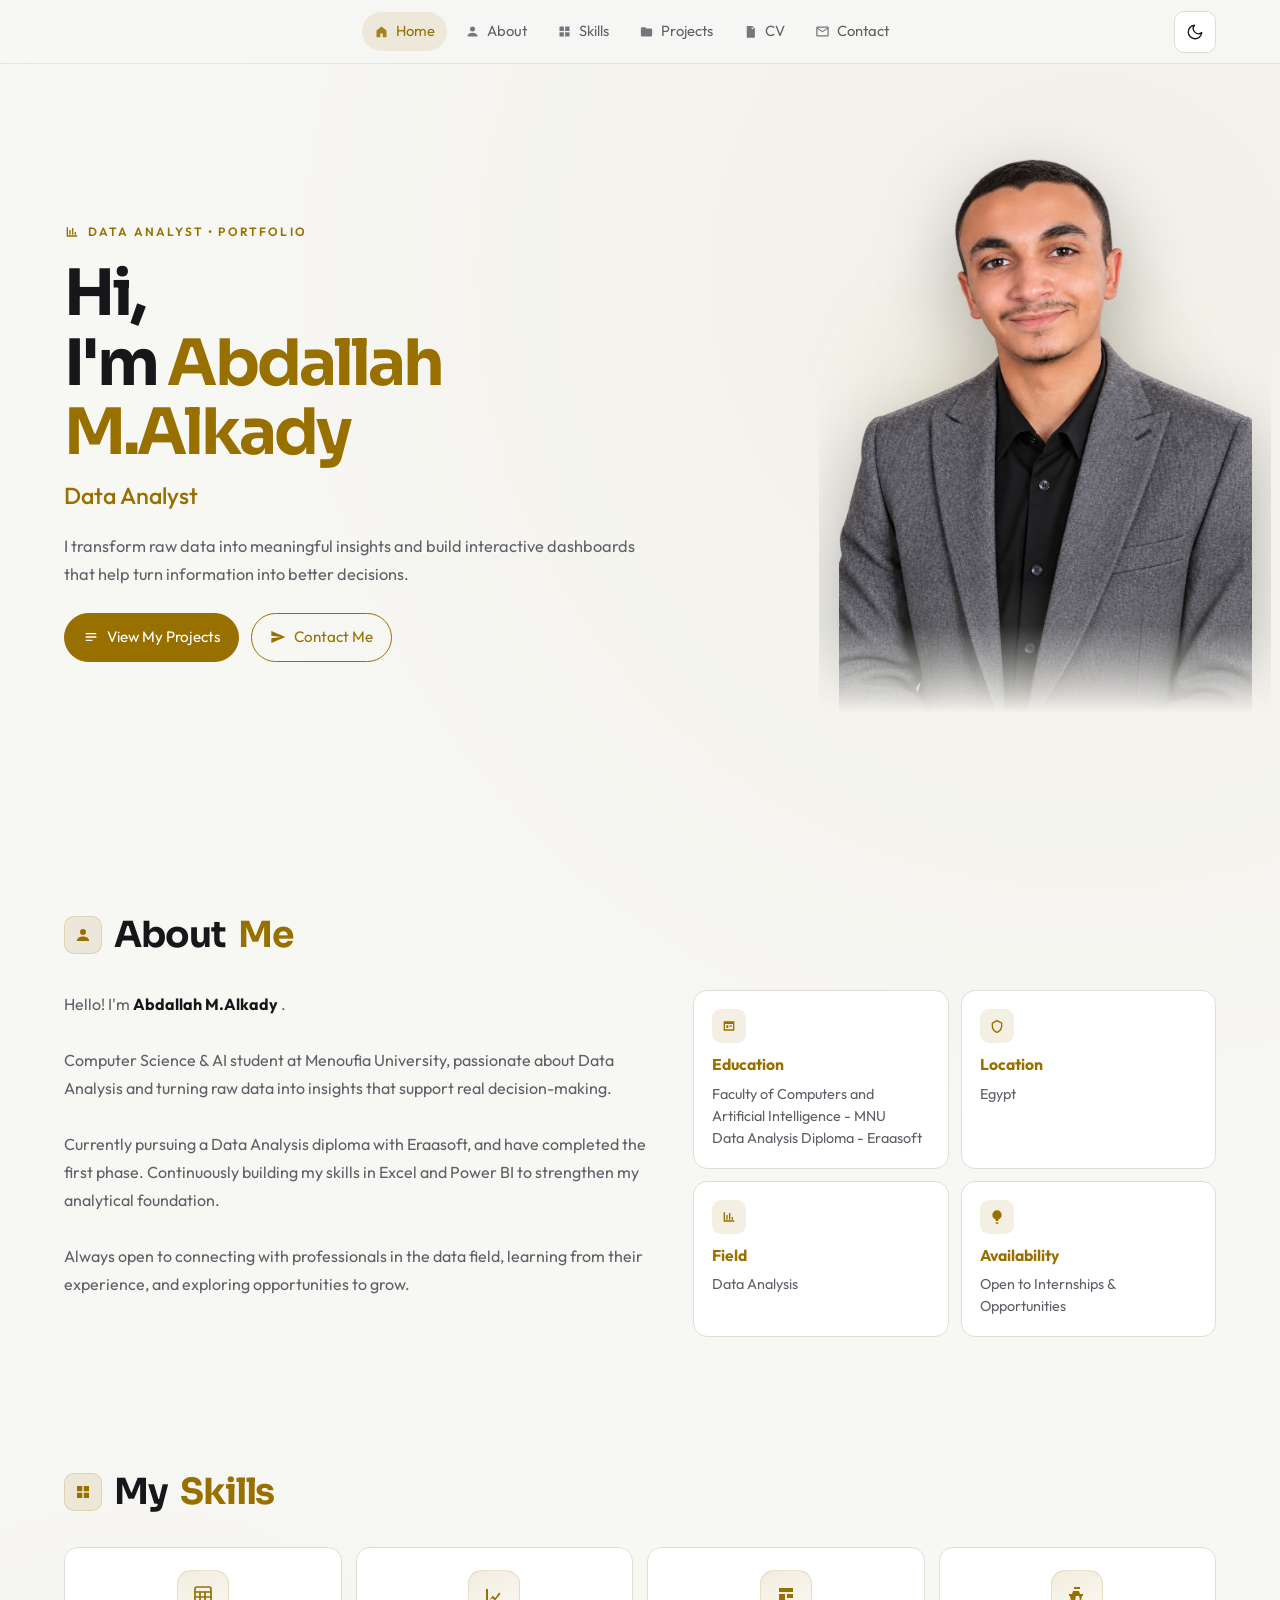
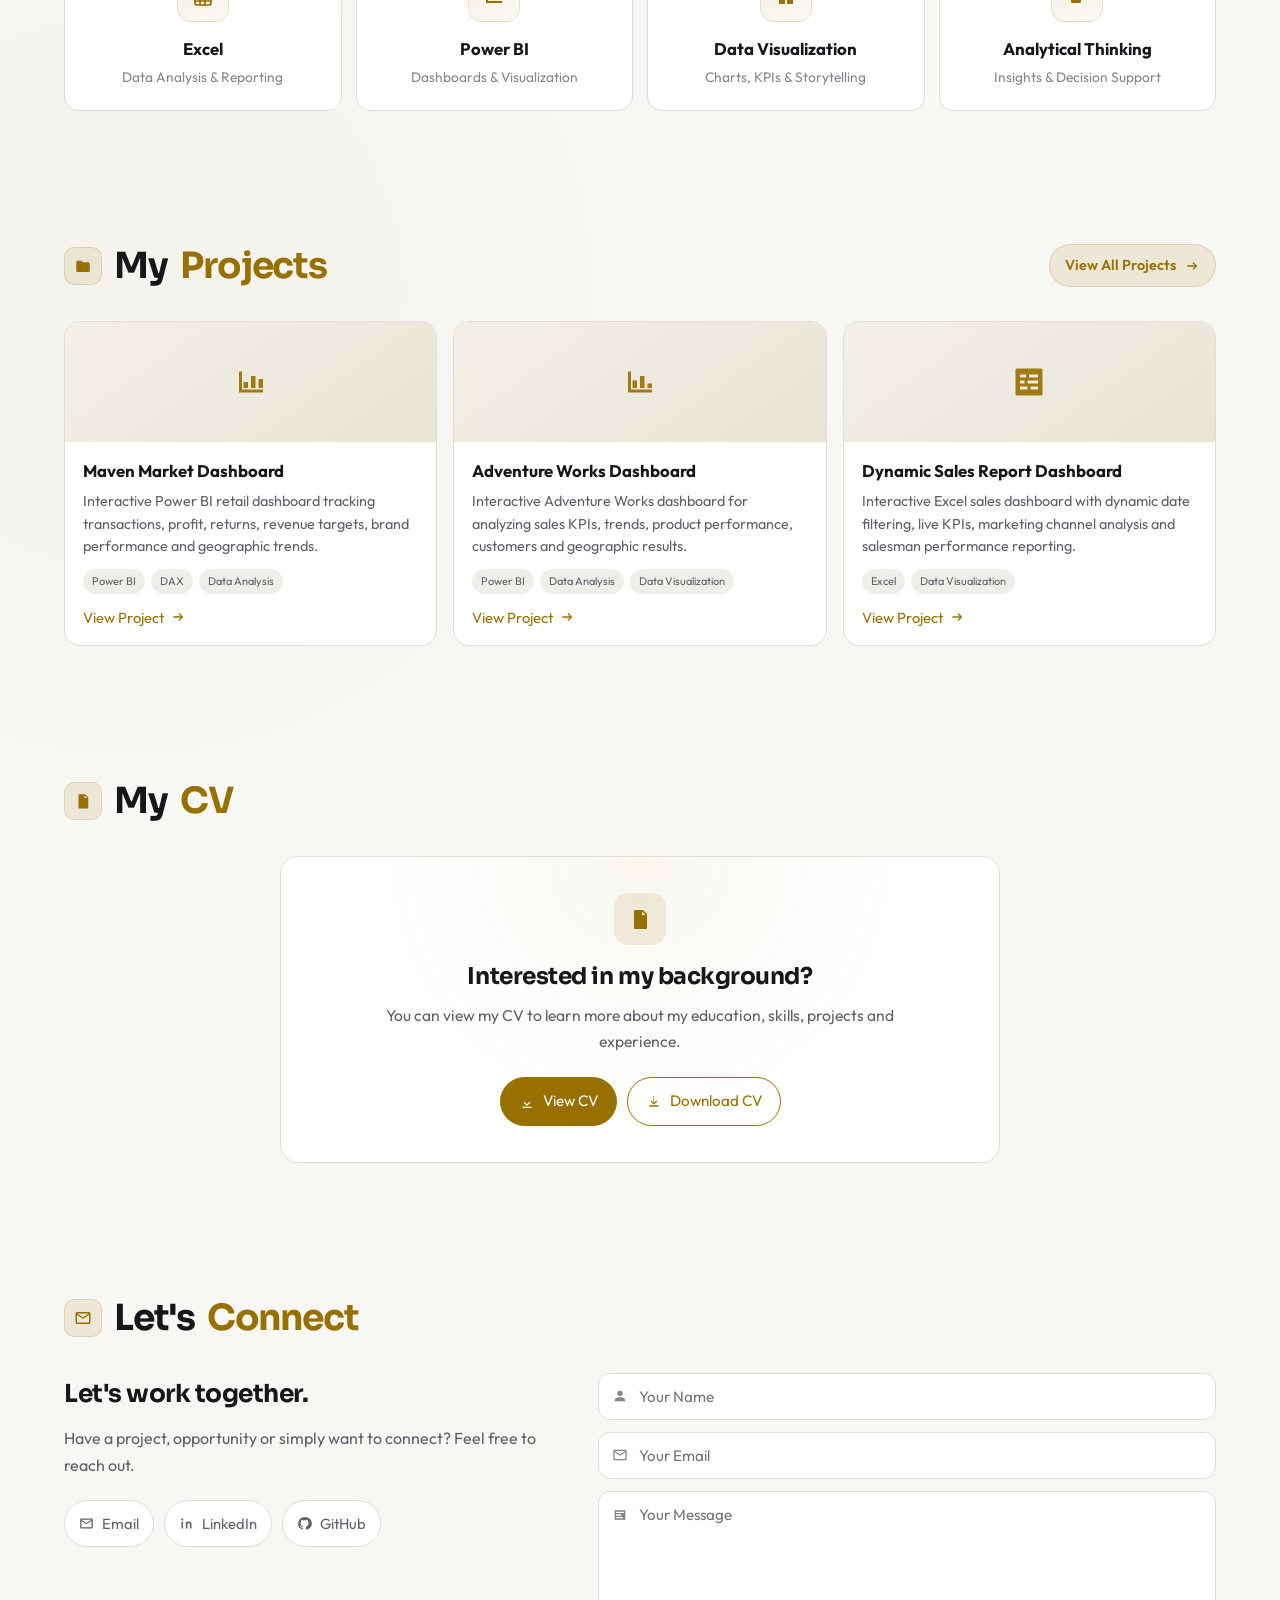
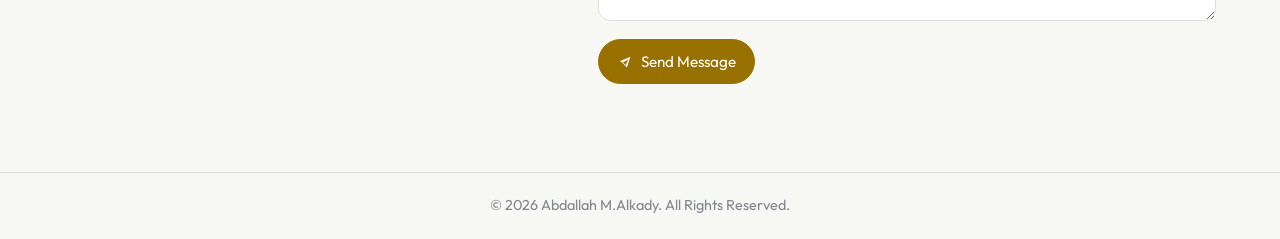
==== commit 4b40ceba: "Add files via upload" ====
--- a/index.html
+++ b/index.html
@@ -1369,7 +1369,7 @@
 
 
                     <a
-                        href="./my%20cv/Abdallah_M_Alkkady_CV.pdf"
+                        href="./my%20cv/Abdallah_M_Alkady_Resume.pdf"
                         target="_blank"
                         rel="noopener noreferrer"
                         class="btn primary"
@@ -1390,7 +1390,7 @@
 
 
                     <a
-                        href="./my%20cv/Abdallah_M_Alkkady_CV.pdf"
+                        href="./my%20cv/Abdallah_M_Alkady_Resume.pdf"
                         download
                         class="btn"
                     >
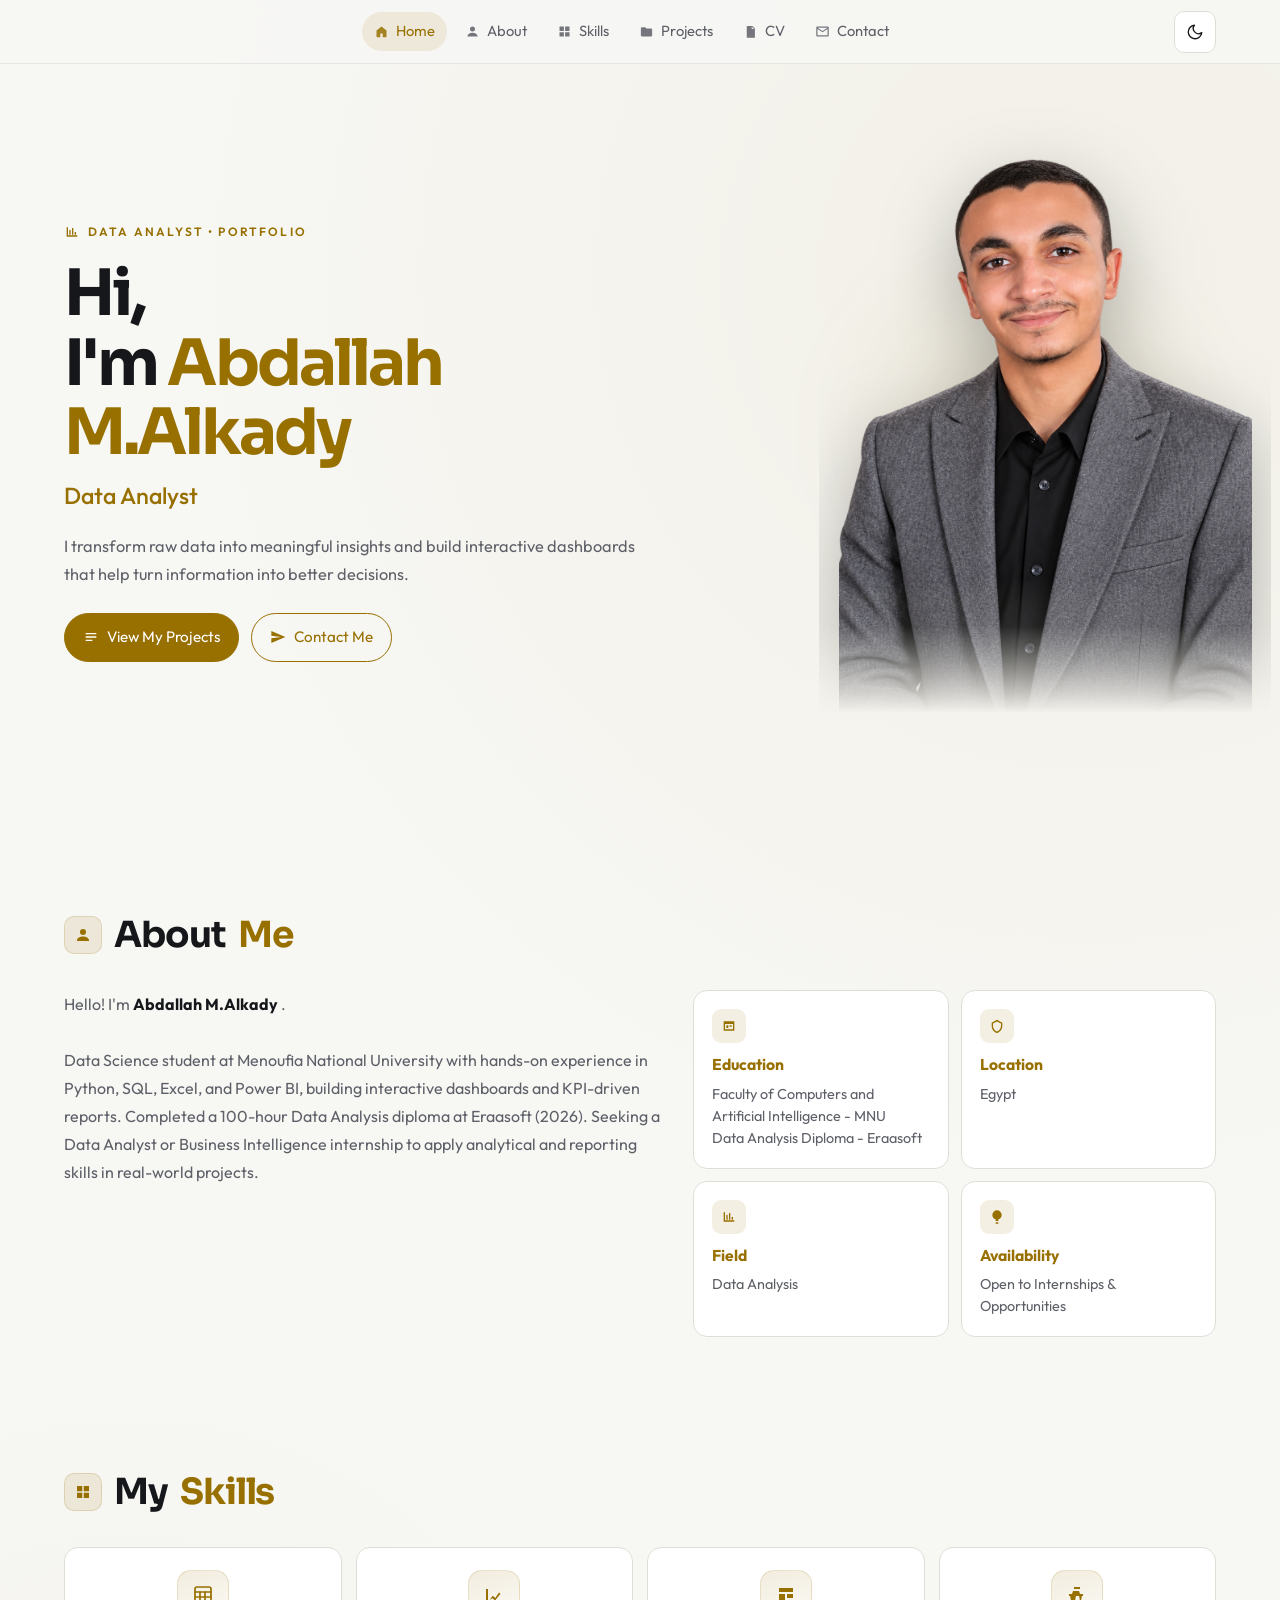
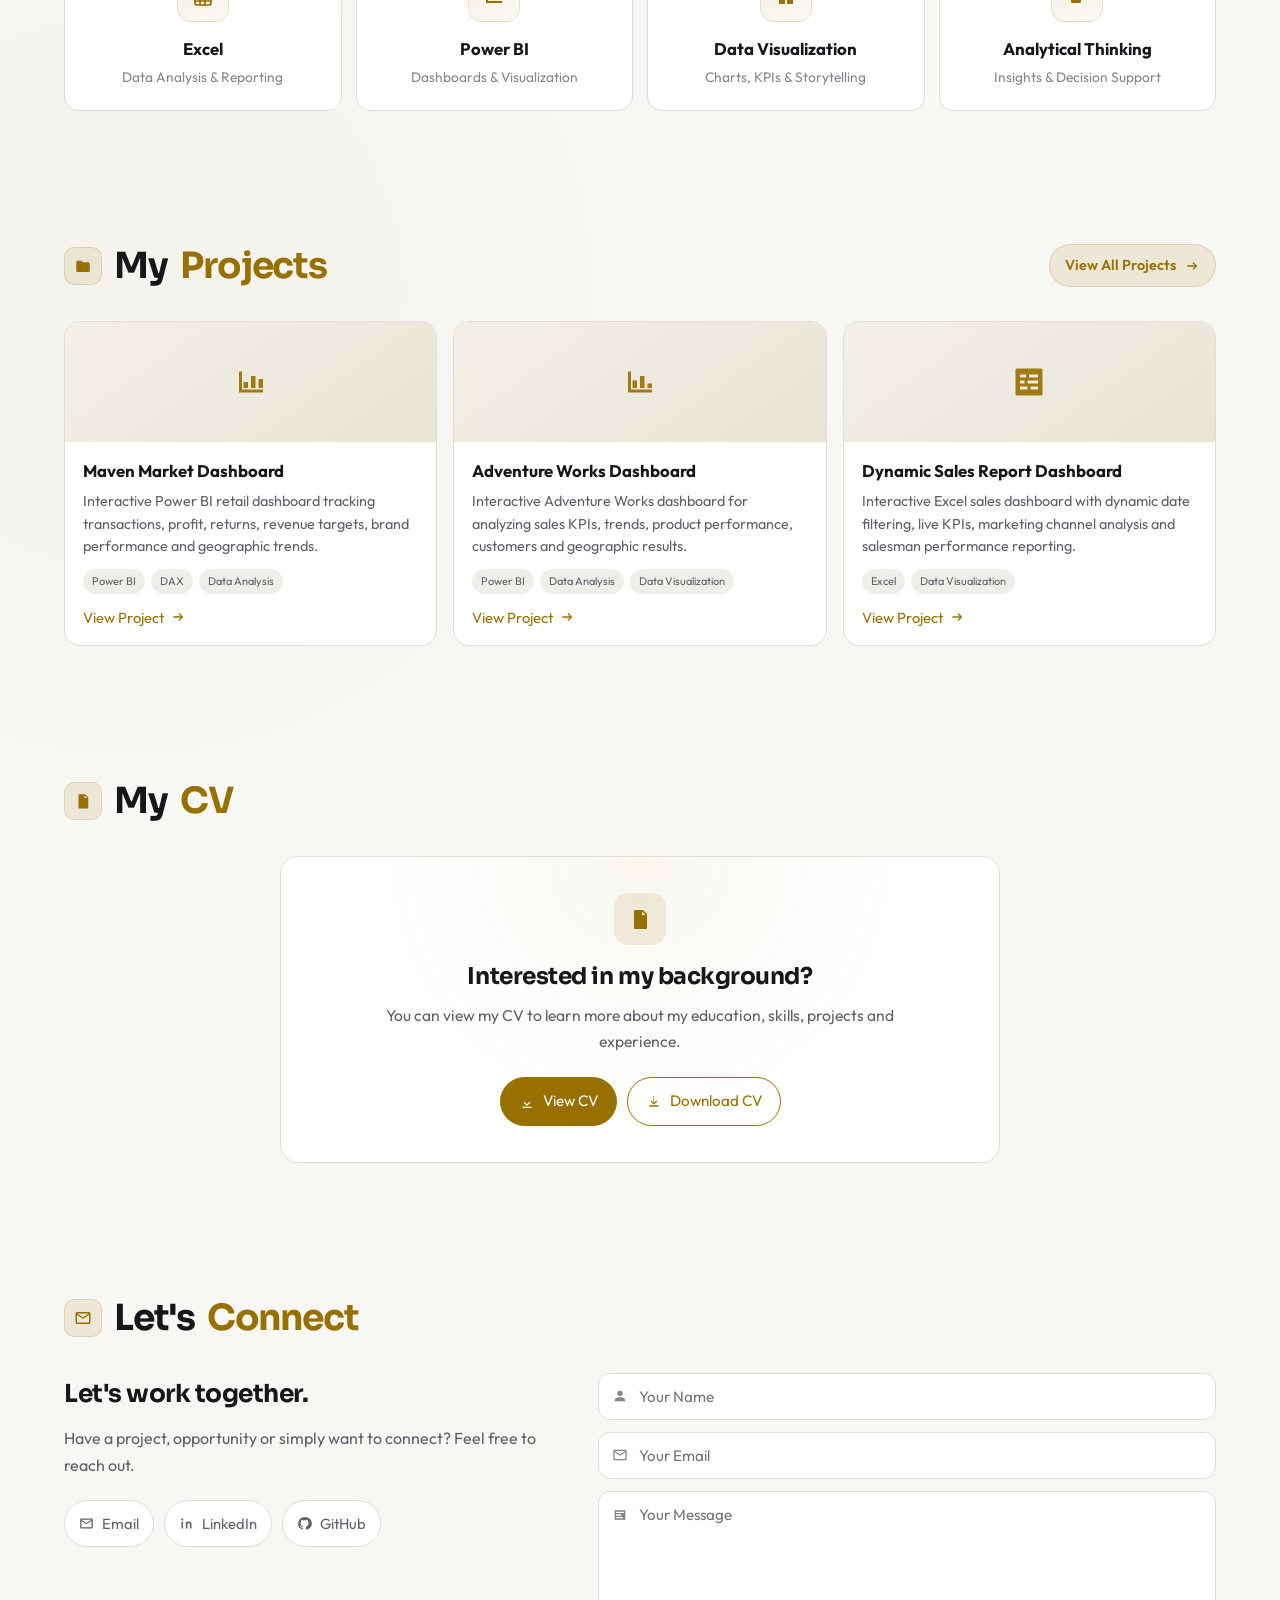
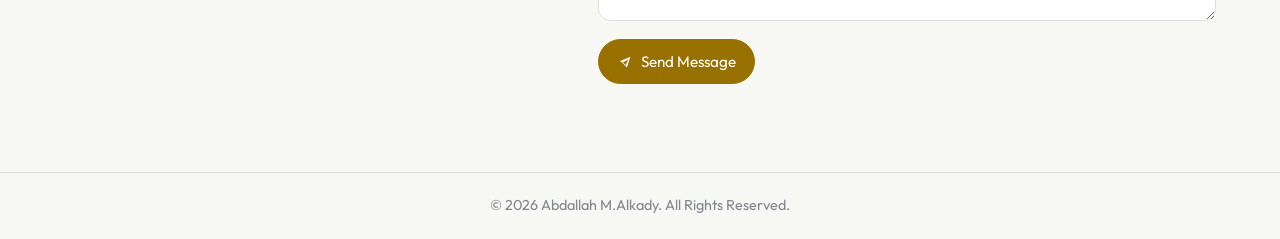
==== commit f5b946f2: "Add files via upload" ====
--- a/index.html
+++ b/index.html
@@ -686,22 +686,9 @@
 
                         <br><br>
 
-                        Computer Science & AI student at Menoufia University,
-                        passionate about Data Analysis and turning raw data
-                        into insights that support real decision-making.
-
-                        <br><br>
-
-                        Currently pursuing a Data Analysis diploma with Eraasoft,
-                        and have completed the first phase. Continuously building
-                        my skills in Excel and Power BI to strengthen my analytical
-                        foundation.
-
-                        <br><br>
-
-                        Always open to connecting with professionals in the data
-                        field, learning from their experience, and exploring
-                        opportunities to grow.
+                        Data Science student at Menoufia National University with hands-on experience in Python, SQL, Excel, and Power BI, building interactive dashboards and KPI-driven reports. Completed a 100-hour Data Analysis diploma at Eraasoft (2026). Seeking a Data Analyst or Business Intelligence internship to apply analytical and reporting skills in real-world projects.
+
+
 
                     </p>
 
